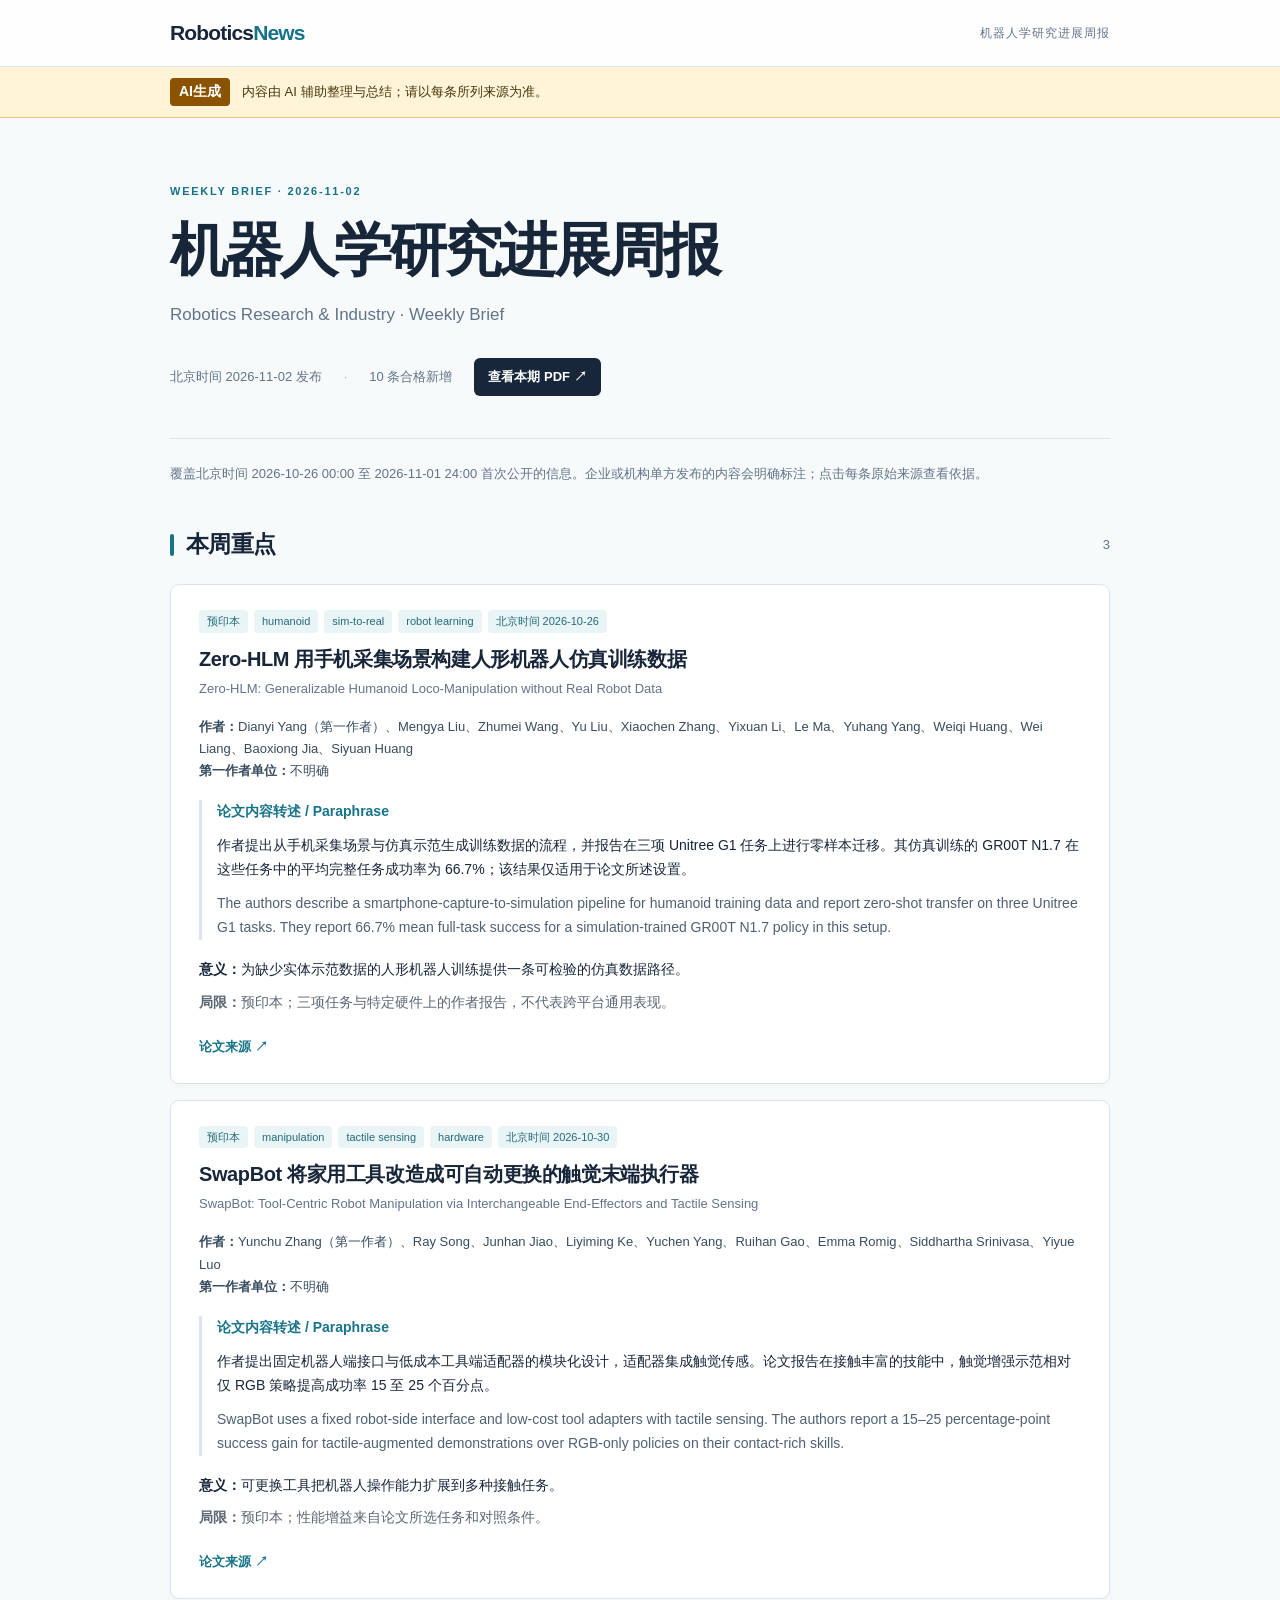
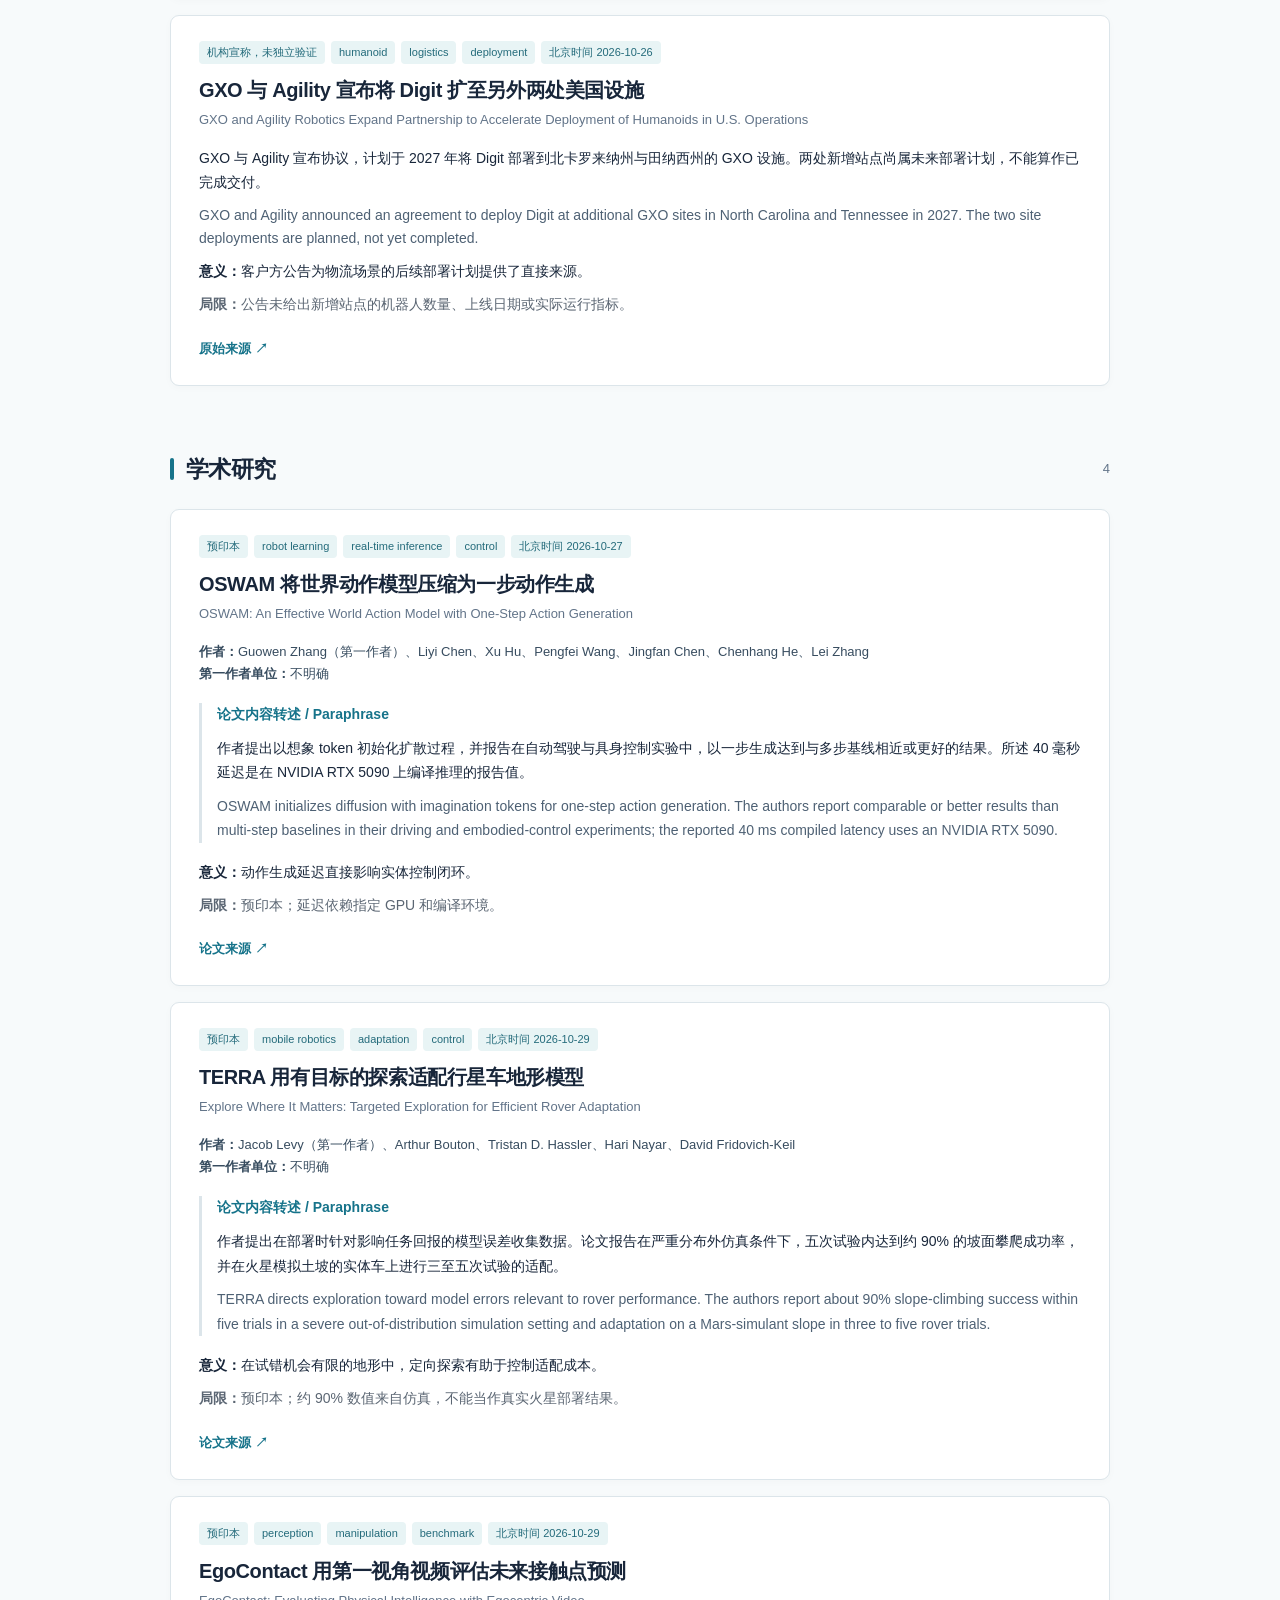
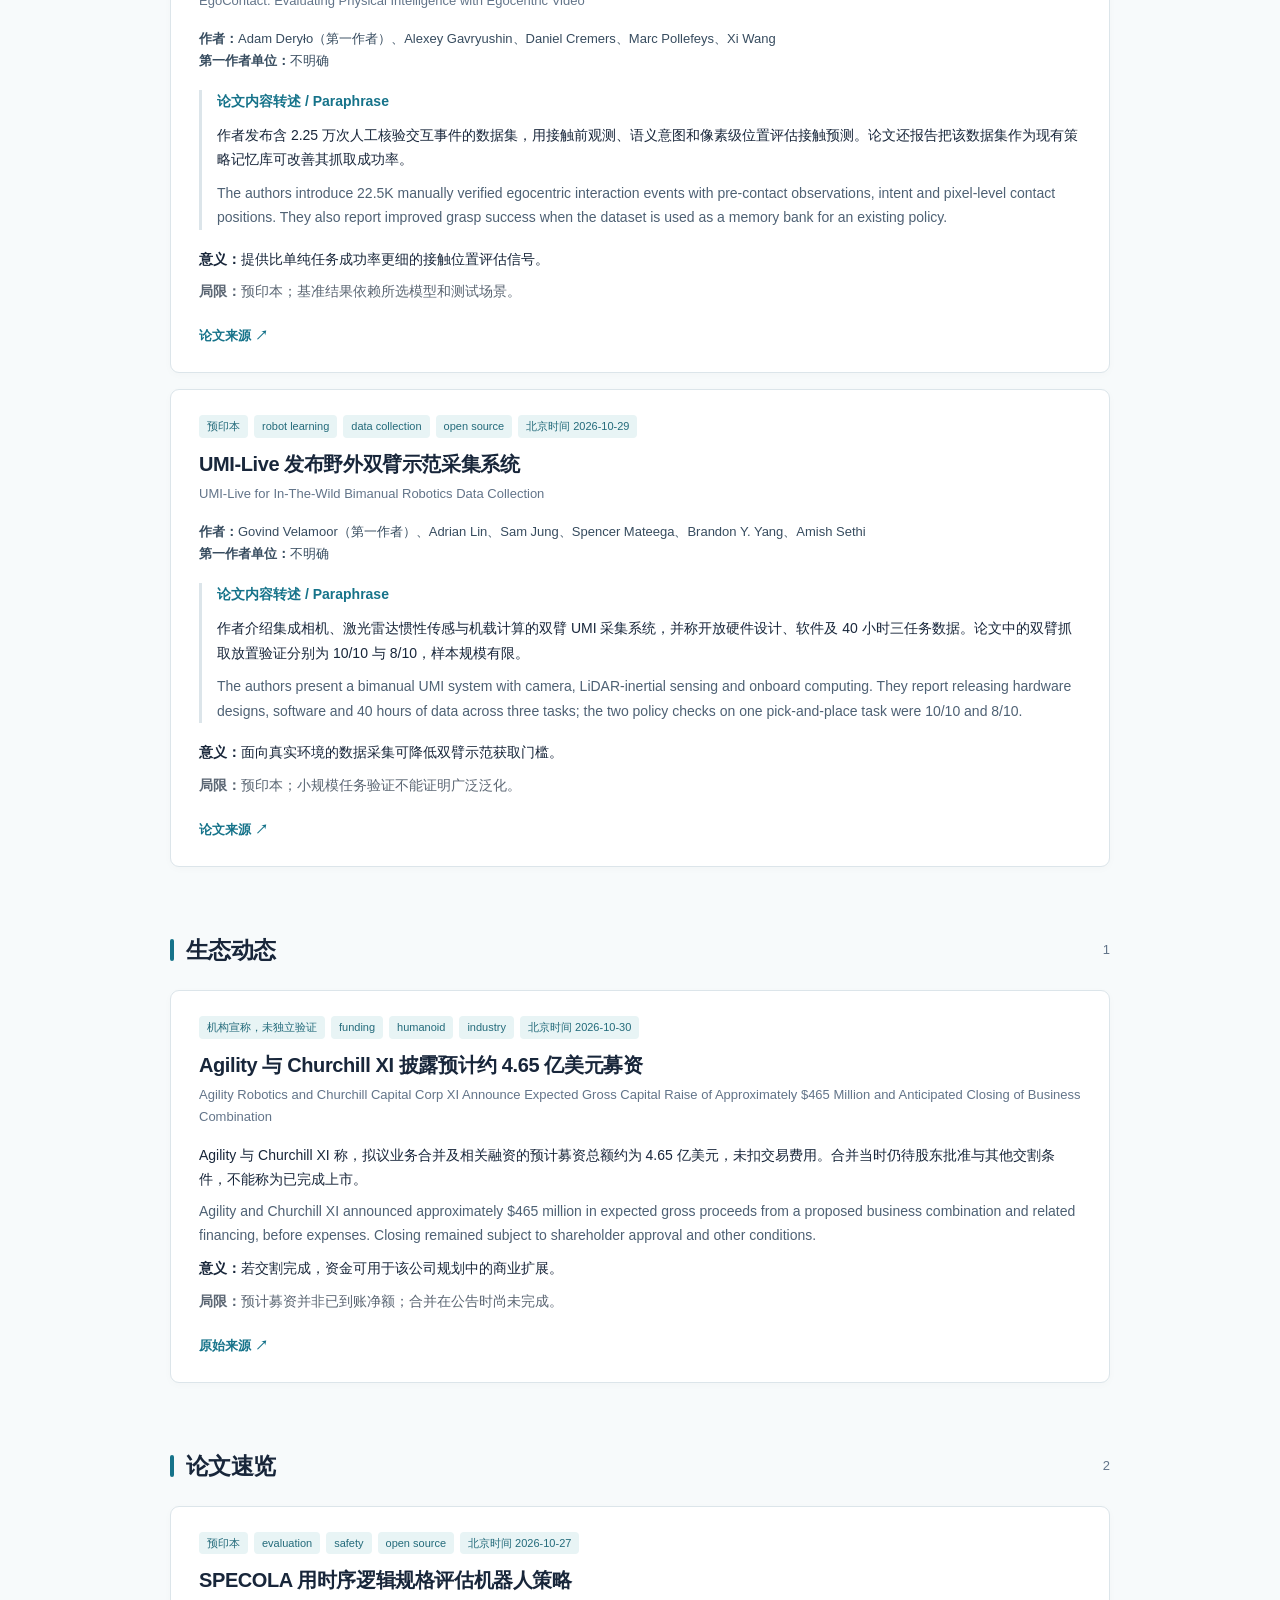
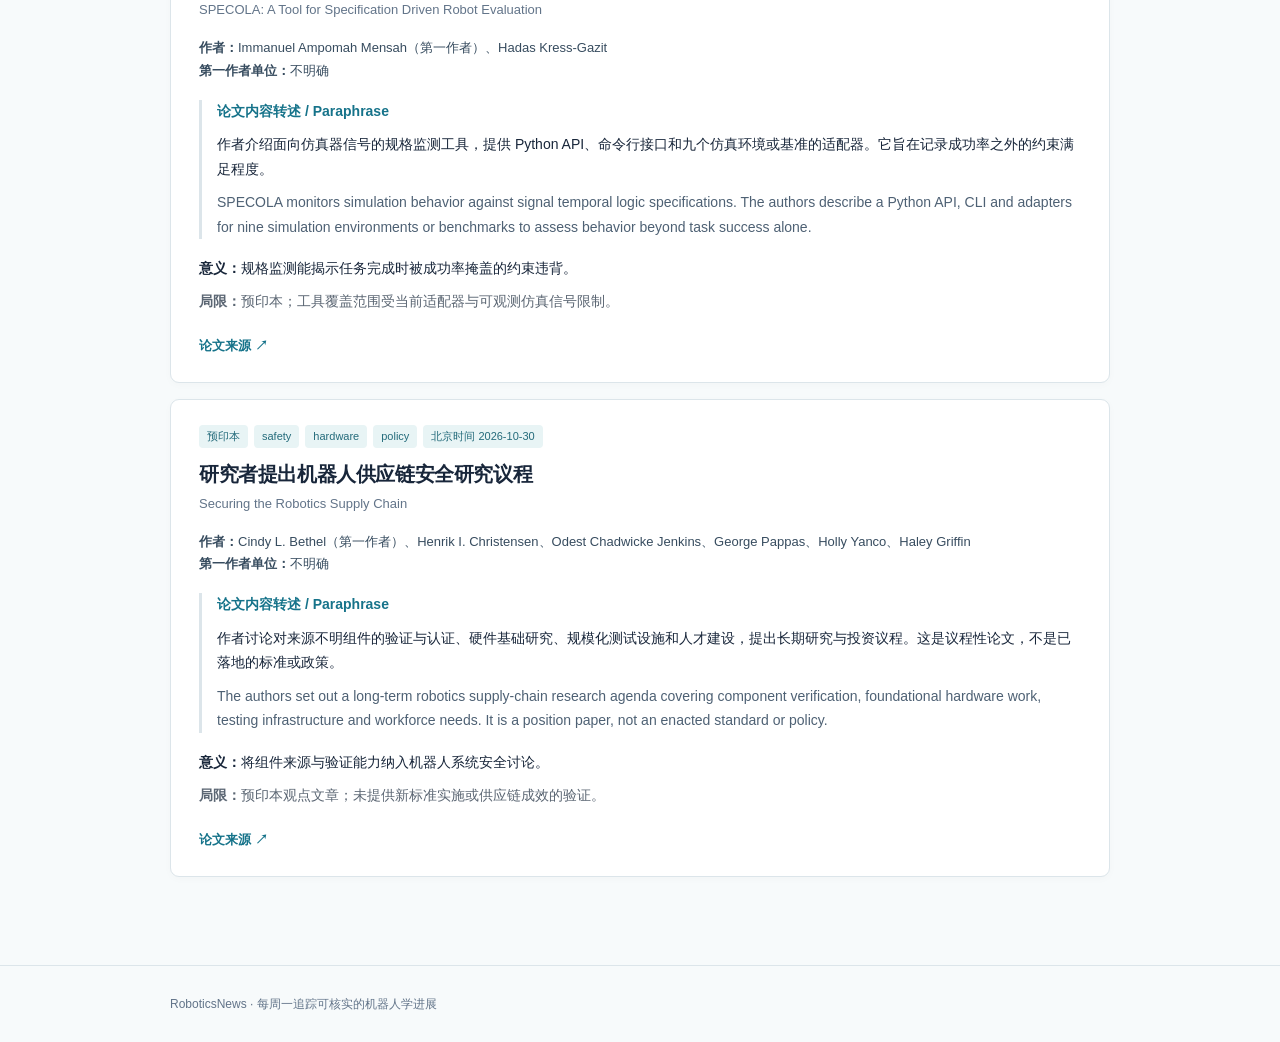
==== site/index.html @ 4517b418 "Publish robotics weekly brief for 2026-11-02" ====
<!doctype html><html lang="zh-CN"><head><meta charset="utf-8"><meta name="viewport" content="width=device-width, initial-scale=1"><meta name="description" content="机器人学研究进展周报：论文、技术和产业动态"><title>2026-11-02 周报 · RoboticsNews</title><link rel="stylesheet" href="style.css"></head><body><header class="site-header"><div class="shell header-inner"><a class="brand" href="index.html">Robotics<span>News</span></a><span class="header-note">机器人学研究进展周报</span></div></header><div class="ai-disclosure" role="note"><div class="shell"><strong>AI生成</strong><span>内容由 AI 辅助整理与总结；请以每条所列来源为准。</span></div></div><main class="shell"><section class="hero"><div class="eyebrow">WEEKLY BRIEF · 2026-11-02</div><h1>机器人学研究进展周报</h1><p class="hero-sub">Robotics Research & Industry · Weekly Brief</p><div class="hero-meta"><span>北京时间 2026-11-02 发布</span><span>10 条合格新增</span><a class="pdf-link" href="https://raw.githubusercontent.com/Hancheng-Guo/RoboticsNews/main/diarys/2026-11-02.pdf" target="_blank" rel="noopener noreferrer">查看本期 PDF ↗</a></div></section><p class="issue-note">覆盖北京时间 2026-10-26 00:00 至 2026-11-01 24:00 首次公开的信息。企业或机构单方发布的内容会明确标注；点击每条原始来源查看依据。</p><section class="content-section"><div class="section-title"><span class="section-mark"></span><h2>本周重点</h2><span class="section-count">3</span></div><div class="entries"><article class="entry" id="arxiv-2610.35075"><div class="tags"><span class="tag">预印本</span><span class="tag">humanoid</span><span class="tag">sim-to-real</span><span class="tag">robot learning</span><span class="tag">北京时间 2026-10-26</span></div><h3>Zero-HLM 用手机采集场景构建人形机器人仿真训练数据</h3><p class="entry-en-title">Zero-HLM: Generalizable Humanoid Loco-Manipulation without Real Robot Data</p><p class="paper-affiliation"><strong>作者：</strong>Dianyi Yang（第一作者）、Mengya Liu、Zhumei Wang、Yu Liu、Xiaochen Zhang、Yixuan Li、Le Ma、Yuhang Yang、Weiqi Huang、Wei Liang、Baoxiong Jia、Siyuan Huang<br><strong>第一作者单位：</strong>不明确</p><div class="paper-abstract"><h4>论文内容转述 / Paraphrase</h4><p>作者提出从手机采集场景与仿真示范生成训练数据的流程，并报告在三项 Unitree G1 任务上进行零样本迁移。其仿真训练的 GR00T N1.7 在这些任务中的平均完整任务成功率为 66.7%；该结果仅适用于论文所述设置。</p><p class="entry-en" lang="en">The authors describe a smartphone-capture-to-simulation pipeline for humanoid training data and report zero-shot transfer on three Unitree G1 tasks. They report 66.7% mean full-task success for a simulation-trained GR00T N1.7 policy in this setup.</p></div><p><strong>意义：</strong>为缺少实体示范数据的人形机器人训练提供一条可检验的仿真数据路径。</p><p class="limitations"><strong>局限：</strong>预印本；三项任务与特定硬件上的作者报告，不代表跨平台通用表现。</p><div class="entry-links"><a href="https://arxiv.org/abs/2610.35075" target="_blank" rel="noopener noreferrer">论文来源 ↗</a></div></article><article class="entry" id="arxiv-2610.40646"><div class="tags"><span class="tag">预印本</span><span class="tag">manipulation</span><span class="tag">tactile sensing</span><span class="tag">hardware</span><span class="tag">北京时间 2026-10-30</span></div><h3>SwapBot 将家用工具改造成可自动更换的触觉末端执行器</h3><p class="entry-en-title">SwapBot: Tool-Centric Robot Manipulation via Interchangeable End-Effectors and Tactile Sensing</p><p class="paper-affiliation"><strong>作者：</strong>Yunchu Zhang（第一作者）、Ray Song、Junhan Jiao、Liyiming Ke、Yuchen Yang、Ruihan Gao、Emma Romig、Siddhartha Srinivasa、Yiyue Luo<br><strong>第一作者单位：</strong>不明确</p><div class="paper-abstract"><h4>论文内容转述 / Paraphrase</h4><p>作者提出固定机器人端接口与低成本工具端适配器的模块化设计，适配器集成触觉传感。论文报告在接触丰富的技能中，触觉增强示范相对仅 RGB 策略提高成功率 15 至 25 个百分点。</p><p class="entry-en" lang="en">SwapBot uses a fixed robot-side interface and low-cost tool adapters with tactile sensing. The authors report a 15–25 percentage-point success gain for tactile-augmented demonstrations over RGB-only policies on their contact-rich skills.</p></div><p><strong>意义：</strong>可更换工具把机器人操作能力扩展到多种接触任务。</p><p class="limitations"><strong>局限：</strong>预印本；性能增益来自论文所选任务和对照条件。</p><div class="entry-links"><a href="https://arxiv.org/abs/2610.40646" target="_blank" rel="noopener noreferrer">论文来源 ↗</a></div></article><article class="entry" id="gxo-agility-2026-10-26"><div class="tags"><span class="tag">机构宣称，未独立验证</span><span class="tag">humanoid</span><span class="tag">logistics</span><span class="tag">deployment</span><span class="tag">北京时间 2026-10-26</span></div><h3>GXO 与 Agility 宣布将 Digit 扩至另外两处美国设施</h3><p class="entry-en-title">GXO and Agility Robotics Expand Partnership to Accelerate Deployment of Humanoids in U.S. Operations</p><p>GXO 与 Agility 宣布协议，计划于 2027 年将 Digit 部署到北卡罗来纳州与田纳西州的 GXO 设施。两处新增站点尚属未来部署计划，不能算作已完成交付。</p><p class="entry-en" lang="en">GXO and Agility announced an agreement to deploy Digit at additional GXO sites in North Carolina and Tennessee in 2027. The two site deployments are planned, not yet completed.</p><p><strong>意义：</strong>客户方公告为物流场景的后续部署计划提供了直接来源。</p><p class="limitations"><strong>局限：</strong>公告未给出新增站点的机器人数量、上线日期或实际运行指标。</p><div class="entry-links"><a href="https://investors.gxo.com/news-releases/news-release-details/gxo-and-agility-robotics-expand-partnership-accelerate" target="_blank" rel="noopener noreferrer">原始来源 ↗</a></div></article></div></section><section class="content-section"><div class="section-title"><span class="section-mark"></span><h2>学术研究</h2><span class="section-count">4</span></div><div class="entries"><article class="entry" id="arxiv-2610.35850"><div class="tags"><span class="tag">预印本</span><span class="tag">robot learning</span><span class="tag">real-time inference</span><span class="tag">control</span><span class="tag">北京时间 2026-10-27</span></div><h3>OSWAM 将世界动作模型压缩为一步动作生成</h3><p class="entry-en-title">OSWAM: An Effective World Action Model with One-Step Action Generation</p><p class="paper-affiliation"><strong>作者：</strong>Guowen Zhang（第一作者）、Liyi Chen、Xu Hu、Pengfei Wang、Jingfan Chen、Chenhang He、Lei Zhang<br><strong>第一作者单位：</strong>不明确</p><div class="paper-abstract"><h4>论文内容转述 / Paraphrase</h4><p>作者提出以想象 token 初始化扩散过程，并报告在自动驾驶与具身控制实验中，以一步生成达到与多步基线相近或更好的结果。所述 40 毫秒延迟是在 NVIDIA RTX 5090 上编译推理的报告值。</p><p class="entry-en" lang="en">OSWAM initializes diffusion with imagination tokens for one-step action generation. The authors report comparable or better results than multi-step baselines in their driving and embodied-control experiments; the reported 40 ms compiled latency uses an NVIDIA RTX 5090.</p></div><p><strong>意义：</strong>动作生成延迟直接影响实体控制闭环。</p><p class="limitations"><strong>局限：</strong>预印本；延迟依赖指定 GPU 和编译环境。</p><div class="entry-links"><a href="https://arxiv.org/abs/2610.35850" target="_blank" rel="noopener noreferrer">论文来源 ↗</a></div></article><article class="entry" id="arxiv-2610.38657"><div class="tags"><span class="tag">预印本</span><span class="tag">mobile robotics</span><span class="tag">adaptation</span><span class="tag">control</span><span class="tag">北京时间 2026-10-29</span></div><h3>TERRA 用有目标的探索适配行星车地形模型</h3><p class="entry-en-title">Explore Where It Matters: Targeted Exploration for Efficient Rover Adaptation</p><p class="paper-affiliation"><strong>作者：</strong>Jacob Levy（第一作者）、Arthur Bouton、Tristan D. Hassler、Hari Nayar、David Fridovich-Keil<br><strong>第一作者单位：</strong>不明确</p><div class="paper-abstract"><h4>论文内容转述 / Paraphrase</h4><p>作者提出在部署时针对影响任务回报的模型误差收集数据。论文报告在严重分布外仿真条件下，五次试验内达到约 90% 的坡面攀爬成功率，并在火星模拟土坡的实体车上进行三至五次试验的适配。</p><p class="entry-en" lang="en">TERRA directs exploration toward model errors relevant to rover performance. The authors report about 90% slope-climbing success within five trials in a severe out-of-distribution simulation setting and adaptation on a Mars-simulant slope in three to five rover trials.</p></div><p><strong>意义：</strong>在试错机会有限的地形中，定向探索有助于控制适配成本。</p><p class="limitations"><strong>局限：</strong>预印本；约 90% 数值来自仿真，不能当作真实火星部署结果。</p><div class="entry-links"><a href="https://arxiv.org/abs/2610.38657" target="_blank" rel="noopener noreferrer">论文来源 ↗</a></div></article><article class="entry" id="arxiv-2610.39167"><div class="tags"><span class="tag">预印本</span><span class="tag">perception</span><span class="tag">manipulation</span><span class="tag">benchmark</span><span class="tag">北京时间 2026-10-29</span></div><h3>EgoContact 用第一视角视频评估未来接触点预测</h3><p class="entry-en-title">EgoContact: Evaluating Physical Intelligence with Egocentric Video</p><p class="paper-affiliation"><strong>作者：</strong>Adam Deryło（第一作者）、Alexey Gavryushin、Daniel Cremers、Marc Pollefeys、Xi Wang<br><strong>第一作者单位：</strong>不明确</p><div class="paper-abstract"><h4>论文内容转述 / Paraphrase</h4><p>作者发布含 2.25 万次人工核验交互事件的数据集，用接触前观测、语义意图和像素级位置评估接触预测。论文还报告把该数据集作为现有策略记忆库可改善其抓取成功率。</p><p class="entry-en" lang="en">The authors introduce 22.5K manually verified egocentric interaction events with pre-contact observations, intent and pixel-level contact positions. They also report improved grasp success when the dataset is used as a memory bank for an existing policy.</p></div><p><strong>意义：</strong>提供比单纯任务成功率更细的接触位置评估信号。</p><p class="limitations"><strong>局限：</strong>预印本；基准结果依赖所选模型和测试场景。</p><div class="entry-links"><a href="https://arxiv.org/abs/2610.39167" target="_blank" rel="noopener noreferrer">论文来源 ↗</a></div></article><article class="entry" id="arxiv-2610.39385"><div class="tags"><span class="tag">预印本</span><span class="tag">robot learning</span><span class="tag">data collection</span><span class="tag">open source</span><span class="tag">北京时间 2026-10-29</span></div><h3>UMI-Live 发布野外双臂示范采集系统</h3><p class="entry-en-title">UMI-Live for In-The-Wild Bimanual Robotics Data Collection</p><p class="paper-affiliation"><strong>作者：</strong>Govind Velamoor（第一作者）、Adrian Lin、Sam Jung、Spencer Mateega、Brandon Y. Yang、Amish Sethi<br><strong>第一作者单位：</strong>不明确</p><div class="paper-abstract"><h4>论文内容转述 / Paraphrase</h4><p>作者介绍集成相机、激光雷达惯性传感与机载计算的双臂 UMI 采集系统，并称开放硬件设计、软件及 40 小时三任务数据。论文中的双臂抓取放置验证分别为 10/10 与 8/10，样本规模有限。</p><p class="entry-en" lang="en">The authors present a bimanual UMI system with camera, LiDAR-inertial sensing and onboard computing. They report releasing hardware designs, software and 40 hours of data across three tasks; the two policy checks on one pick-and-place task were 10/10 and 8/10.</p></div><p><strong>意义：</strong>面向真实环境的数据采集可降低双臂示范获取门槛。</p><p class="limitations"><strong>局限：</strong>预印本；小规模任务验证不能证明广泛泛化。</p><div class="entry-links"><a href="https://arxiv.org/abs/2610.39385" target="_blank" rel="noopener noreferrer">论文来源 ↗</a></div></article></div></section><section class="content-section"><div class="section-title"><span class="section-mark"></span><h2>生态动态</h2><span class="section-count">1</span></div><div class="entries"><article class="entry" id="agility-capital-2026-10-30"><div class="tags"><span class="tag">机构宣称，未独立验证</span><span class="tag">funding</span><span class="tag">humanoid</span><span class="tag">industry</span><span class="tag">北京时间 2026-10-30</span></div><h3>Agility 与 Churchill XI 披露预计约 4.65 亿美元募资</h3><p class="entry-en-title">Agility Robotics and Churchill Capital Corp XI Announce Expected Gross Capital Raise of Approximately $465 Million and Anticipated Closing of Business Combination</p><p>Agility 与 Churchill XI 称，拟议业务合并及相关融资的预计募资总额约为 4.65 亿美元，未扣交易费用。合并当时仍待股东批准与其他交割条件，不能称为已完成上市。</p><p class="entry-en" lang="en">Agility and Churchill XI announced approximately $465 million in expected gross proceeds from a proposed business combination and related financing, before expenses. Closing remained subject to shareholder approval and other conditions.</p><p><strong>意义：</strong>若交割完成，资金可用于该公司规划中的商业扩展。</p><p class="limitations"><strong>局限：</strong>预计募资并非已到账净额；合并在公告时尚未完成。</p><div class="entry-links"><a href="https://www.agilityrobotics.com/content/agility-robotics-and-churchill-capital-corp-xi-announce-expected-gross-capital-raise-of-approximately-465-million-and-anticipated-closing-of-business-combination" target="_blank" rel="noopener noreferrer">原始来源 ↗</a></div></article></div></section><section class="content-section"><div class="section-title"><span class="section-mark"></span><h2>论文速览</h2><span class="section-count">2</span></div><div class="entries"><article class="entry" id="arxiv-2610.35730"><div class="tags"><span class="tag">预印本</span><span class="tag">evaluation</span><span class="tag">safety</span><span class="tag">open source</span><span class="tag">北京时间 2026-10-27</span></div><h3>SPECOLA 用时序逻辑规格评估机器人策略</h3><p class="entry-en-title">SPECOLA: A Tool for Specification Driven Robot Evaluation</p><p class="paper-affiliation"><strong>作者：</strong>Immanuel Ampomah Mensah（第一作者）、Hadas Kress-Gazit<br><strong>第一作者单位：</strong>不明确</p><div class="paper-abstract"><h4>论文内容转述 / Paraphrase</h4><p>作者介绍面向仿真器信号的规格监测工具，提供 Python API、命令行接口和九个仿真环境或基准的适配器。它旨在记录成功率之外的约束满足程度。</p><p class="entry-en" lang="en">SPECOLA monitors simulation behavior against signal temporal logic specifications. The authors describe a Python API, CLI and adapters for nine simulation environments or benchmarks to assess behavior beyond task success alone.</p></div><p><strong>意义：</strong>规格监测能揭示任务完成时被成功率掩盖的约束违背。</p><p class="limitations"><strong>局限：</strong>预印本；工具覆盖范围受当前适配器与可观测仿真信号限制。</p><div class="entry-links"><a href="https://arxiv.org/abs/2610.35730" target="_blank" rel="noopener noreferrer">论文来源 ↗</a></div></article><article class="entry" id="arxiv-2610.40385"><div class="tags"><span class="tag">预印本</span><span class="tag">safety</span><span class="tag">hardware</span><span class="tag">policy</span><span class="tag">北京时间 2026-10-30</span></div><h3>研究者提出机器人供应链安全研究议程</h3><p class="entry-en-title">Securing the Robotics Supply Chain</p><p class="paper-affiliation"><strong>作者：</strong>Cindy L. Bethel（第一作者）、Henrik I. Christensen、Odest Chadwicke Jenkins、George Pappas、Holly Yanco、Haley Griffin<br><strong>第一作者单位：</strong>不明确</p><div class="paper-abstract"><h4>论文内容转述 / Paraphrase</h4><p>作者讨论对来源不明组件的验证与认证、硬件基础研究、规模化测试设施和人才建设，提出长期研究与投资议程。这是议程性论文，不是已落地的标准或政策。</p><p class="entry-en" lang="en">The authors set out a long-term robotics supply-chain research agenda covering component verification, foundational hardware work, testing infrastructure and workforce needs. It is a position paper, not an enacted standard or policy.</p></div><p><strong>意义：</strong>将组件来源与验证能力纳入机器人系统安全讨论。</p><p class="limitations"><strong>局限：</strong>预印本观点文章；未提供新标准实施或供应链成效的验证。</p><div class="entry-links"><a href="https://arxiv.org/abs/2610.40385" target="_blank" rel="noopener noreferrer">论文来源 ↗</a></div></article></div></section></main><footer class="site-footer"><div class="shell">RoboticsNews · 每周一追踪可核实的机器人学进展</div></footer></body></html>
---- site/style.css ----
:root{color-scheme:light;--ink:#18263a;--muted:#627489;--accent:#16738a;--line:#dce5ea;--paper:#f7fafb;--white:#fff}
*{box-sizing:border-box}
html{scroll-behavior:smooth}
body{margin:0;background:var(--paper);color:var(--ink);font-family:Inter,"Noto Sans SC","Microsoft YaHei",-apple-system,BlinkMacSystemFont,"Segoe UI",sans-serif;line-height:1.7}
a{color:var(--accent);text-decoration:none}
a:hover{text-decoration:underline}
.shell{width:min(100% - 40px,940px);margin:auto}
.site-header{border-bottom:1px solid var(--line);background:rgba(255,255,255,.9)}
.header-inner{display:flex;align-items:center;justify-content:space-between;min-height:66px;gap:16px}
.brand{font-size:21px;font-weight:800;letter-spacing:-.04em;color:var(--ink)}
.brand span{color:var(--accent)}
.header-note{font-size:12px;color:var(--muted);letter-spacing:.08em}
.ai-disclosure{background:#fff4d8;border-bottom:1px solid #e7c879;color:#47370c}
.ai-disclosure .shell{display:flex;align-items:center;gap:12px;padding-top:11px;padding-bottom:11px;font-size:13px}
.ai-disclosure strong{flex:none;background:#8b5200;color:#fff;border-radius:4px;padding:2px 9px;font-size:14px}
.hero{padding:64px 0 42px;border-bottom:1px solid var(--line)}
.home-hero{padding:96px 0 74px}
.eyebrow{font-size:11px;color:var(--accent);font-weight:800;letter-spacing:.16em}
h1{font-size:clamp(34px,6vw,58px);line-height:1.18;letter-spacing:-.055em;margin:16px 0}
h1 em{font-style:normal;color:var(--accent)}
.hero-sub{font-size:17px;color:var(--muted);max-width:680px;margin:0}
.hero-meta{display:flex;flex-wrap:wrap;align-items:center;gap:9px 22px;margin-top:28px;color:var(--muted);font-size:13px}
.hero-meta span+span:before{content:"·";margin-right:22px;color:#a8b8c2}
.pdf-link{background:var(--ink);color:white;border-radius:6px;padding:8px 14px;font-weight:700}
.pdf-link:hover{background:var(--accent);text-decoration:none}
.issue-note{margin:24px 0 0;color:var(--muted);font-size:13px}
.content-section{padding:40px 0 24px}
.section-title{display:flex;align-items:center;gap:12px;margin-bottom:20px}
.section-mark{width:4px;height:22px;background:var(--accent);border-radius:3px}
h2{font-size:23px;letter-spacing:-.025em;margin:0}
.section-count{color:var(--muted);font-size:13px;margin-left:auto}
.entries{display:grid;gap:16px}
.entry{background:var(--white);border:1px solid var(--line);border-radius:9px;padding:25px 28px;box-shadow:0 2px 9px rgba(18,40,56,.025)}
.tags{display:flex;flex-wrap:wrap;gap:6px;margin-bottom:12px}
.tag{font-size:11px;color:#246b7b;background:#e8f4f5;border-radius:4px;padding:2px 8px}
.entry h3{font-size:20px;line-height:1.45;margin:0 0 4px;letter-spacing:-.02em}
.entry p{margin:9px 0;font-size:14px}
.entry .entry-en-title{font-size:13px;color:var(--muted);margin:0 0 16px}
.entry .entry-en{color:#4e6174}
.entry .limitations{color:#5b6673}
.entry h4{font-size:14px;color:var(--accent);margin:17px 0 5px}
.paper-affiliation{font-size:13px!important;color:#374c5f;overflow-wrap:anywhere}
.paper-abstract{border-left:3px solid var(--line);padding-left:15px;margin:18px 0}
.paper-abstract p{white-space:pre-wrap;line-height:1.75}
.entry-links{display:flex;flex-wrap:wrap;gap:18px;padding-top:12px;font-size:13px;font-weight:700}
.empty{padding:28px;color:var(--muted);background:white;border:1px dashed var(--line);border-radius:7px}
.site-footer{border-top:1px solid var(--line);margin-top:64px;padding:28px 0;color:var(--muted);font-size:12px}
@media(max-width:640px){.shell{width:min(100% - 28px,940px)}.header-note{display:none}.ai-disclosure .shell{align-items:flex-start}.hero{padding:48px 0 32px}.home-hero{padding:64px 0 52px}.hero-sub{font-size:15px}.hero-meta span+span:before{display:none}.entry{padding:20px}.entry h3{font-size:18px}}
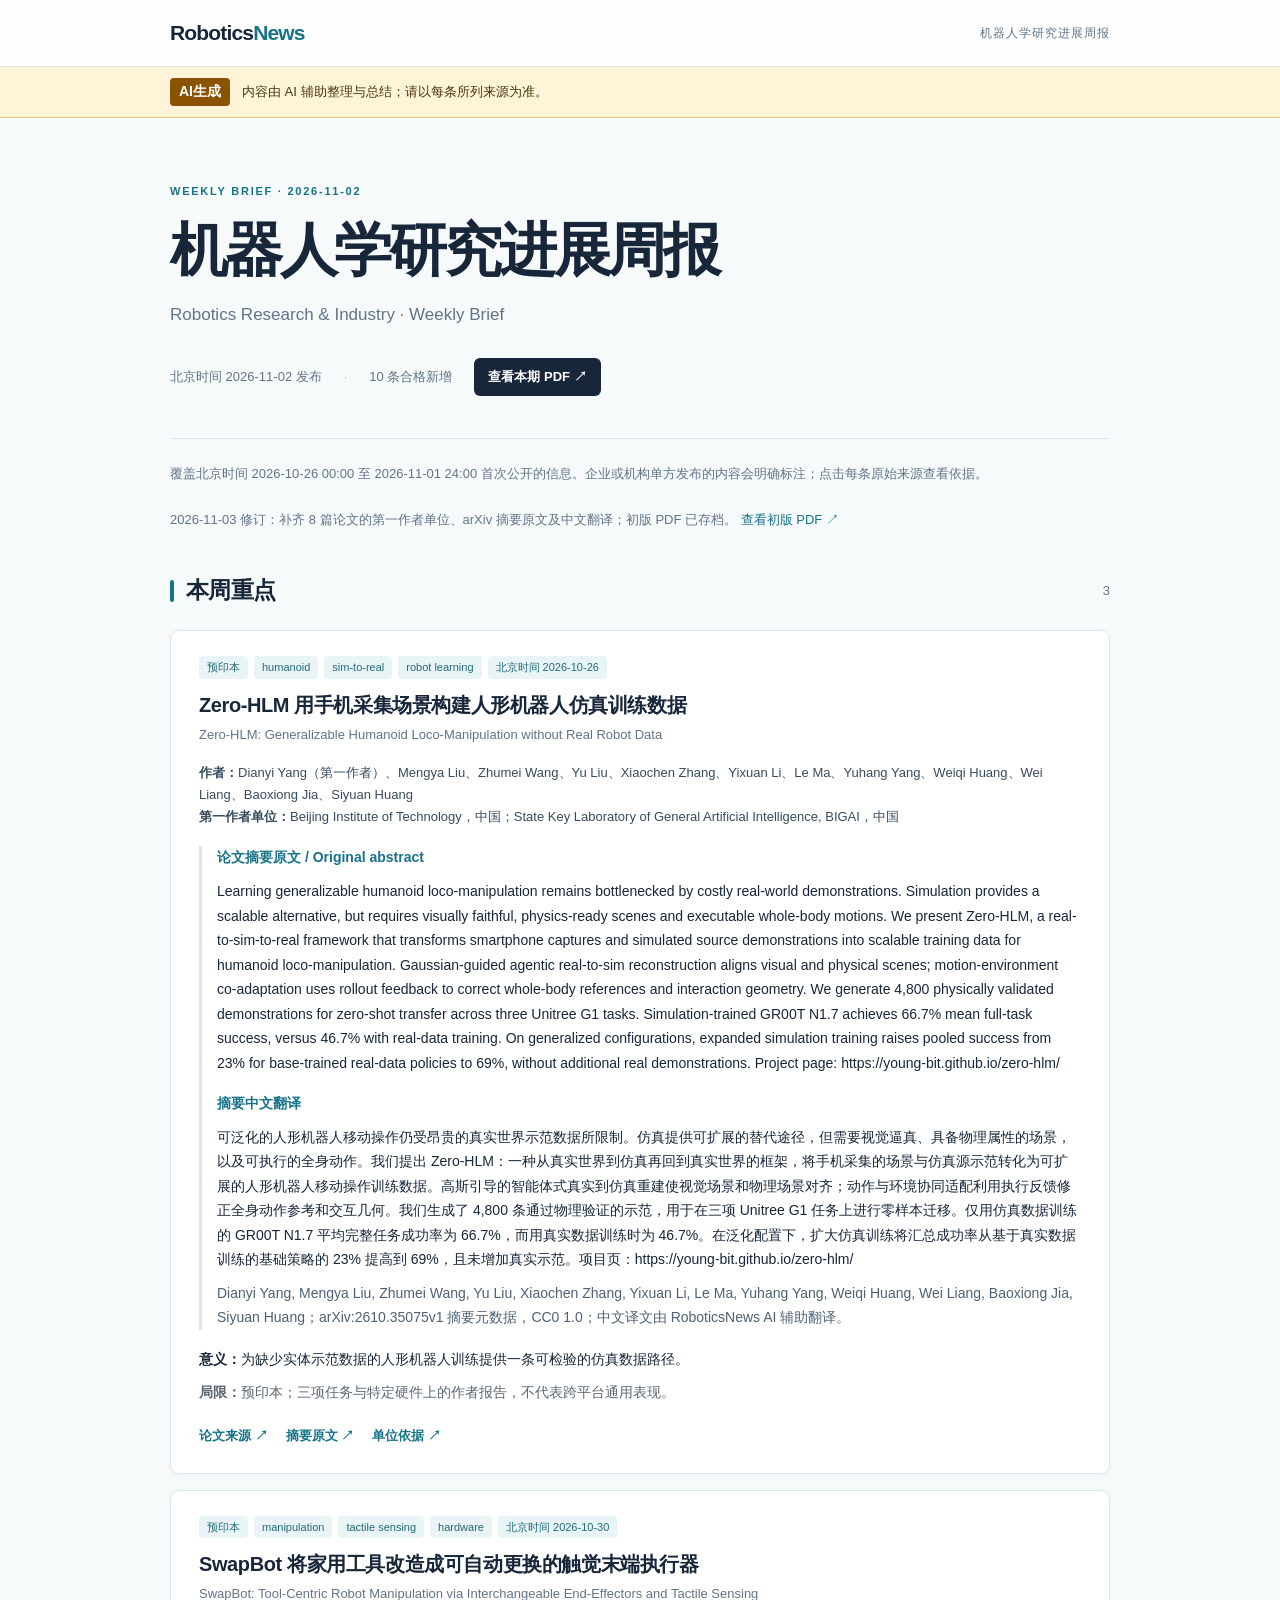
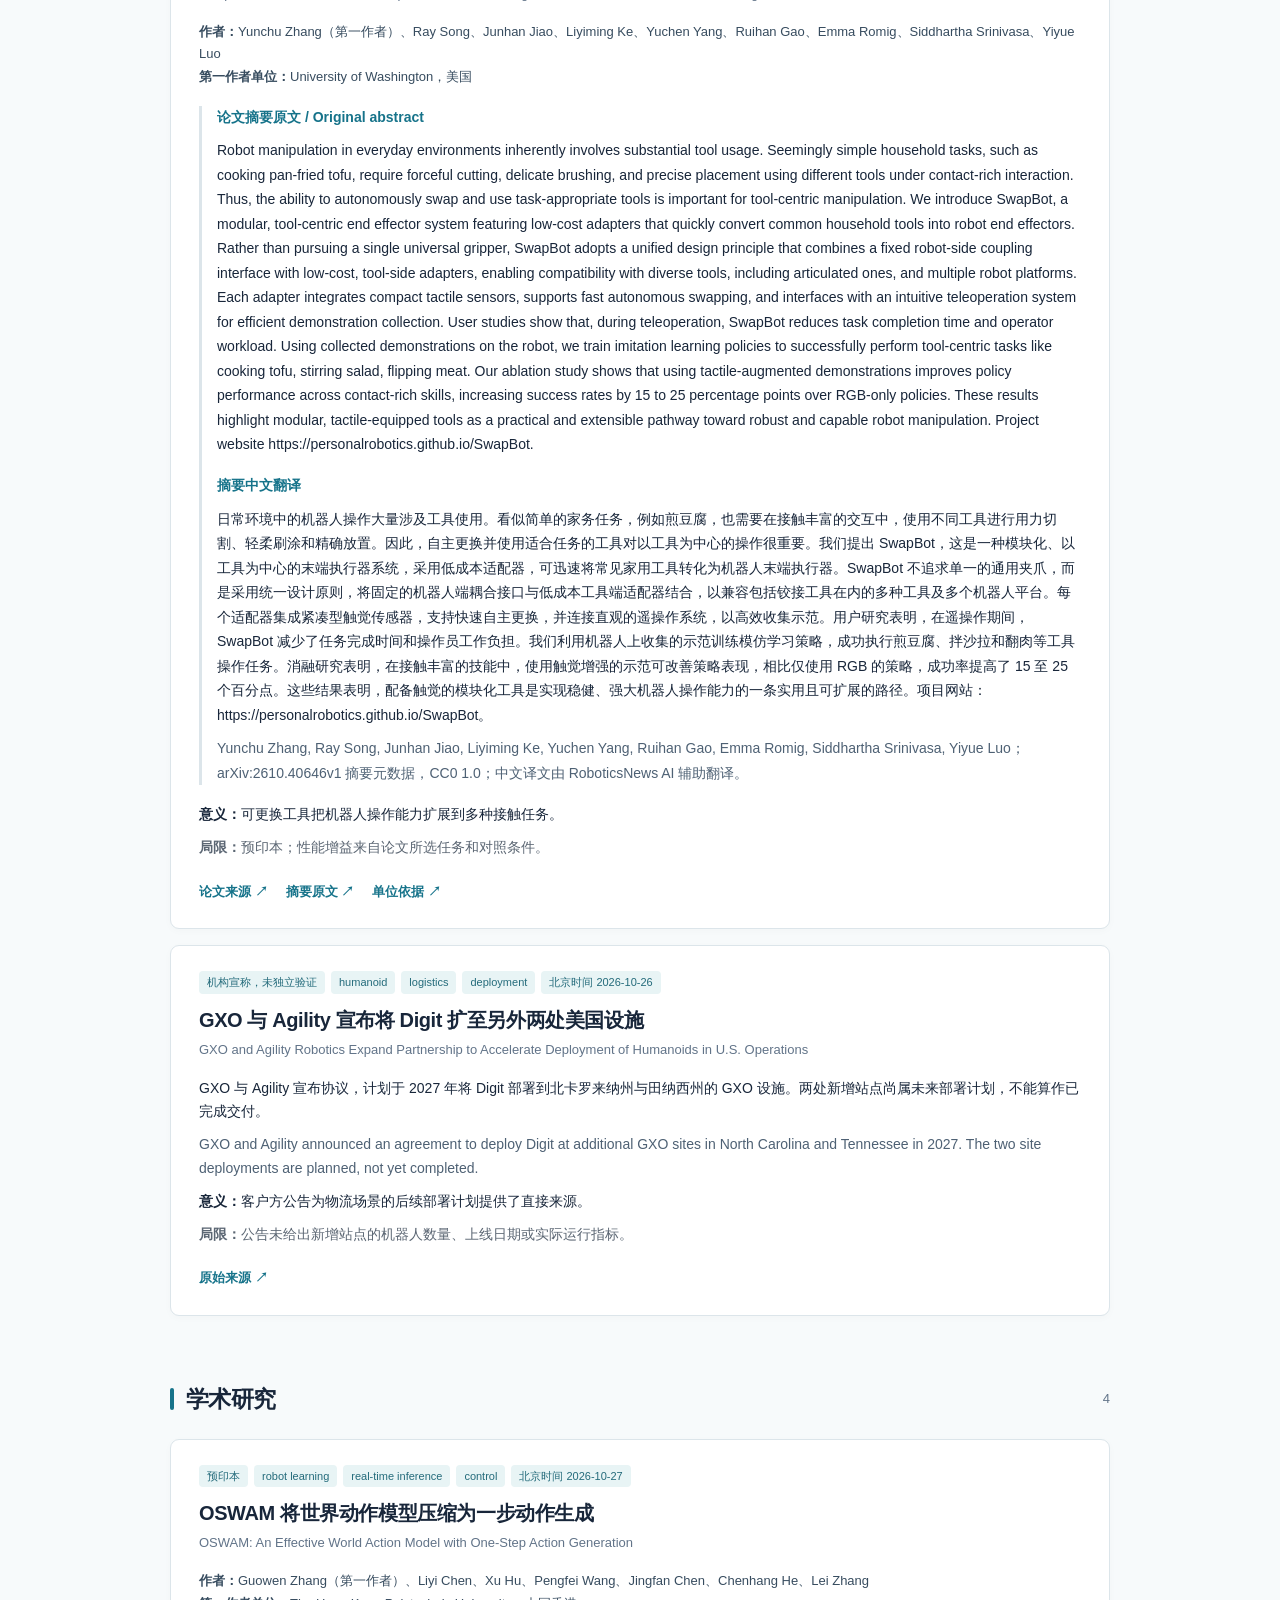
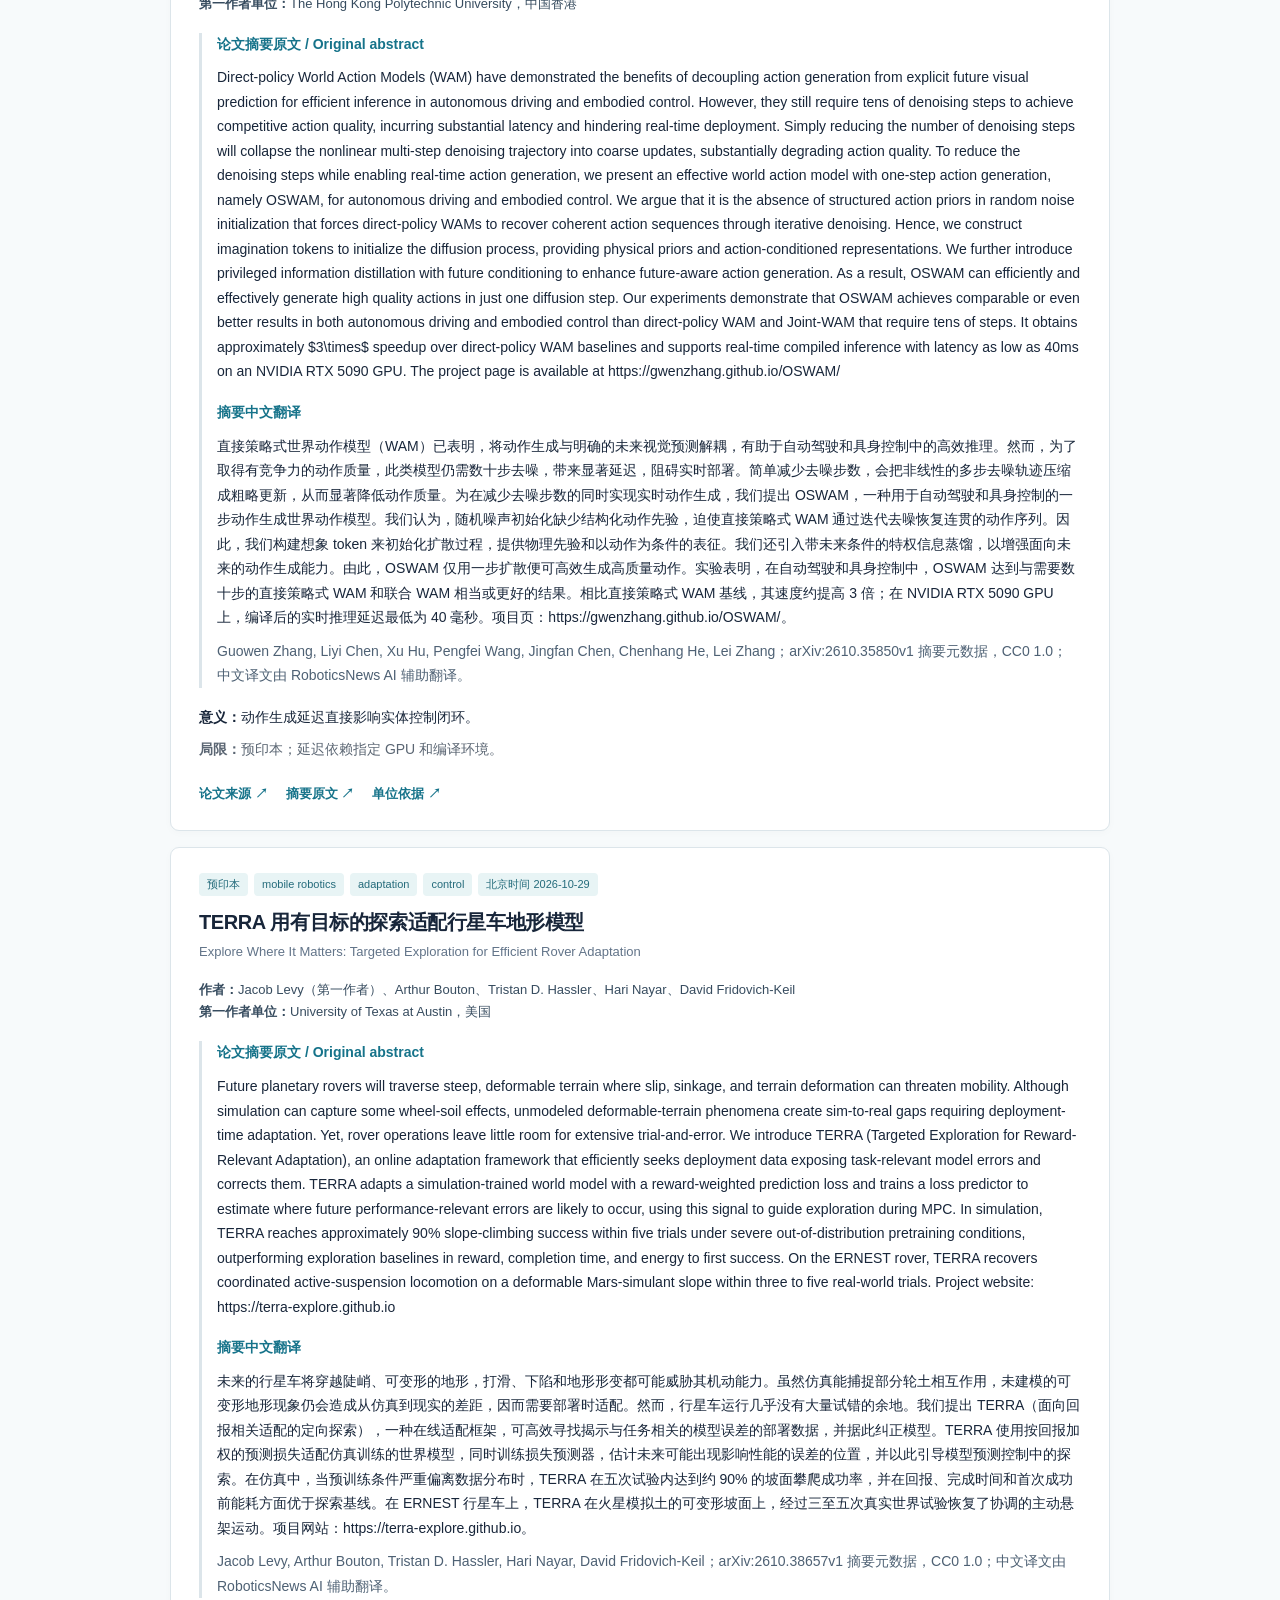
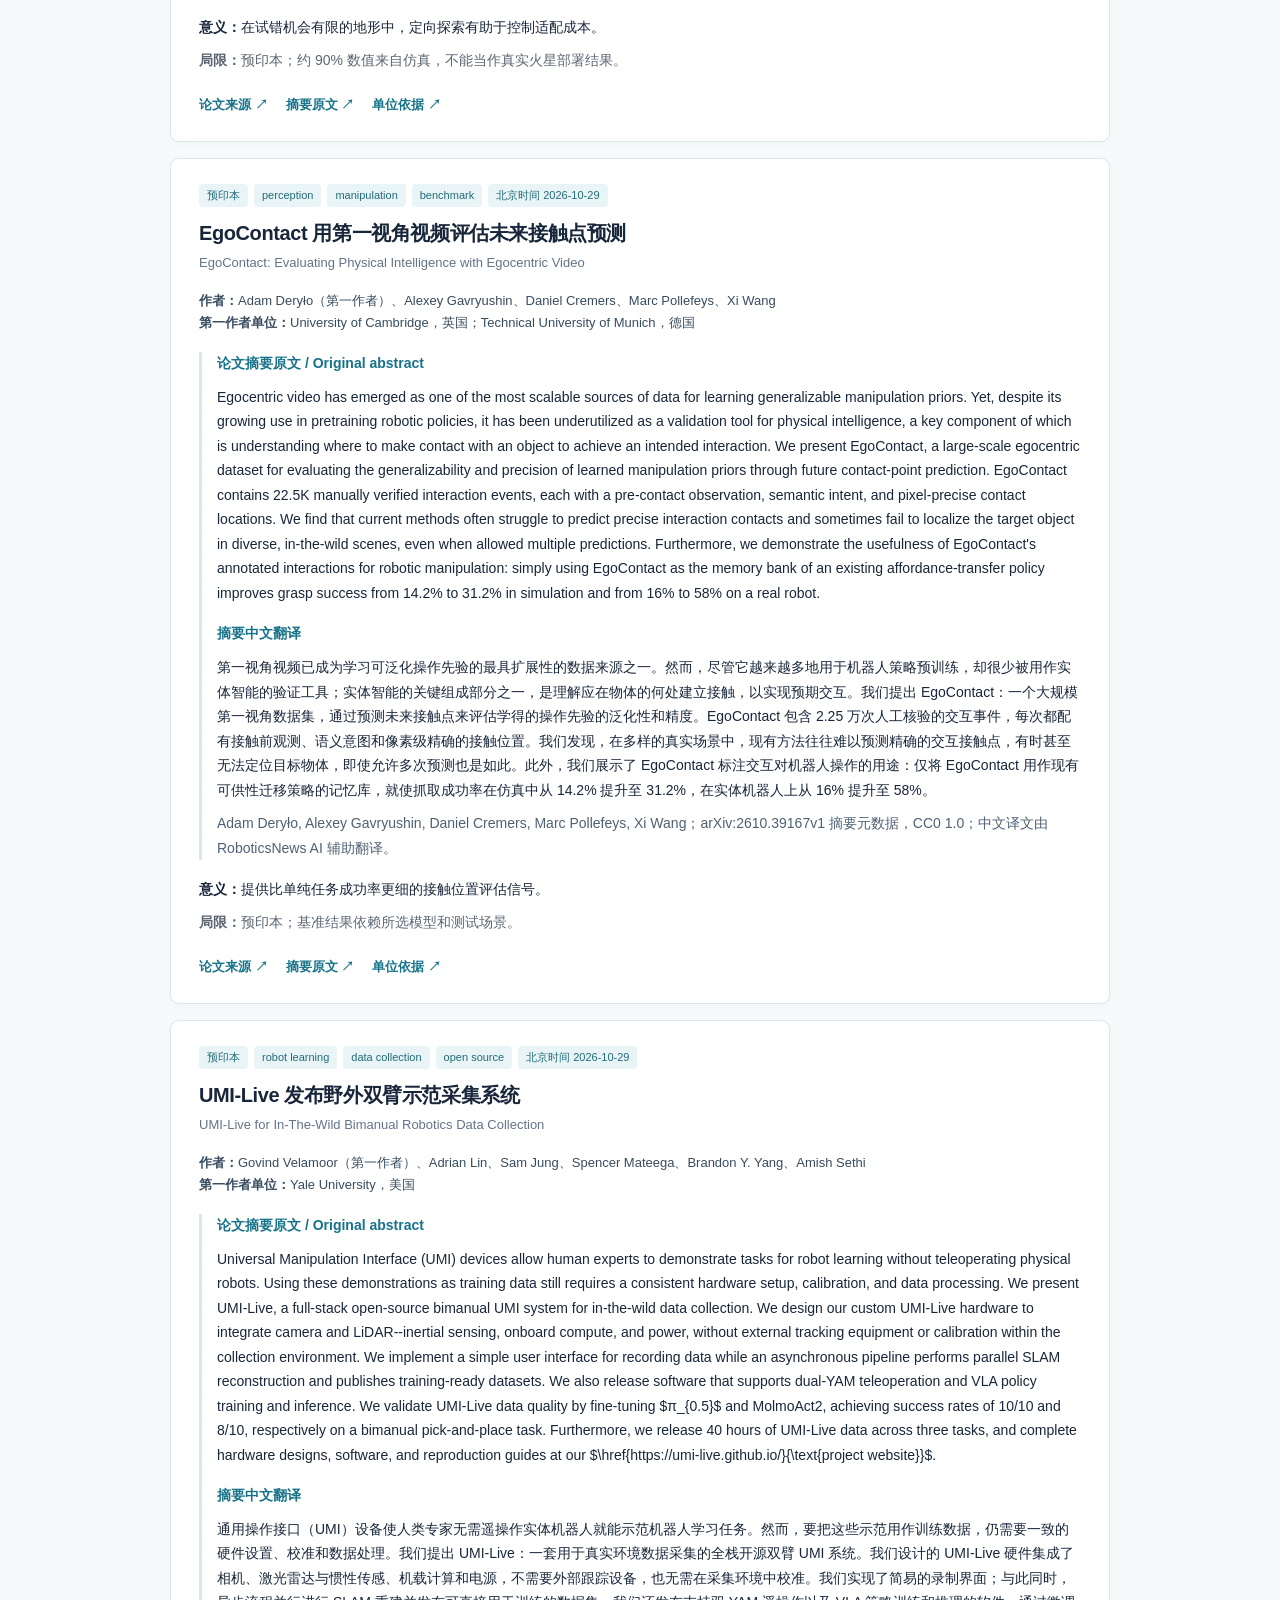
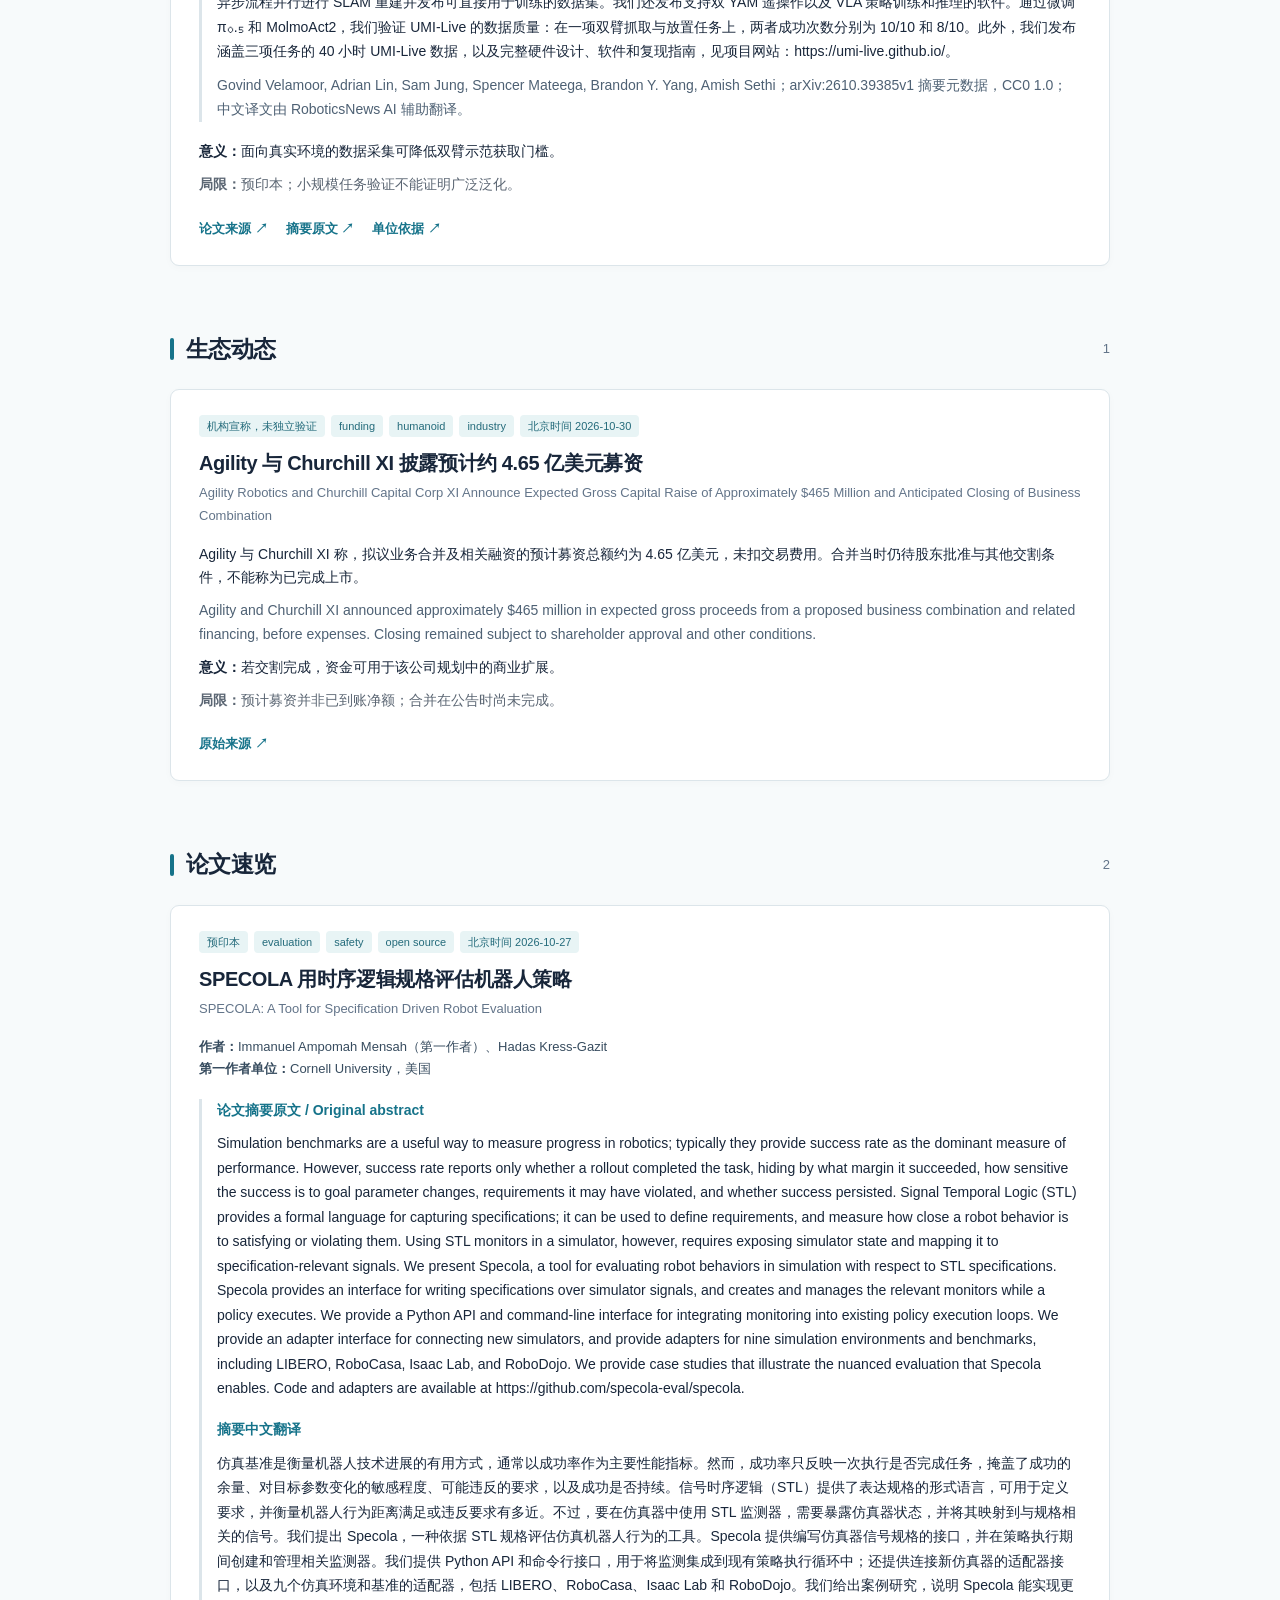
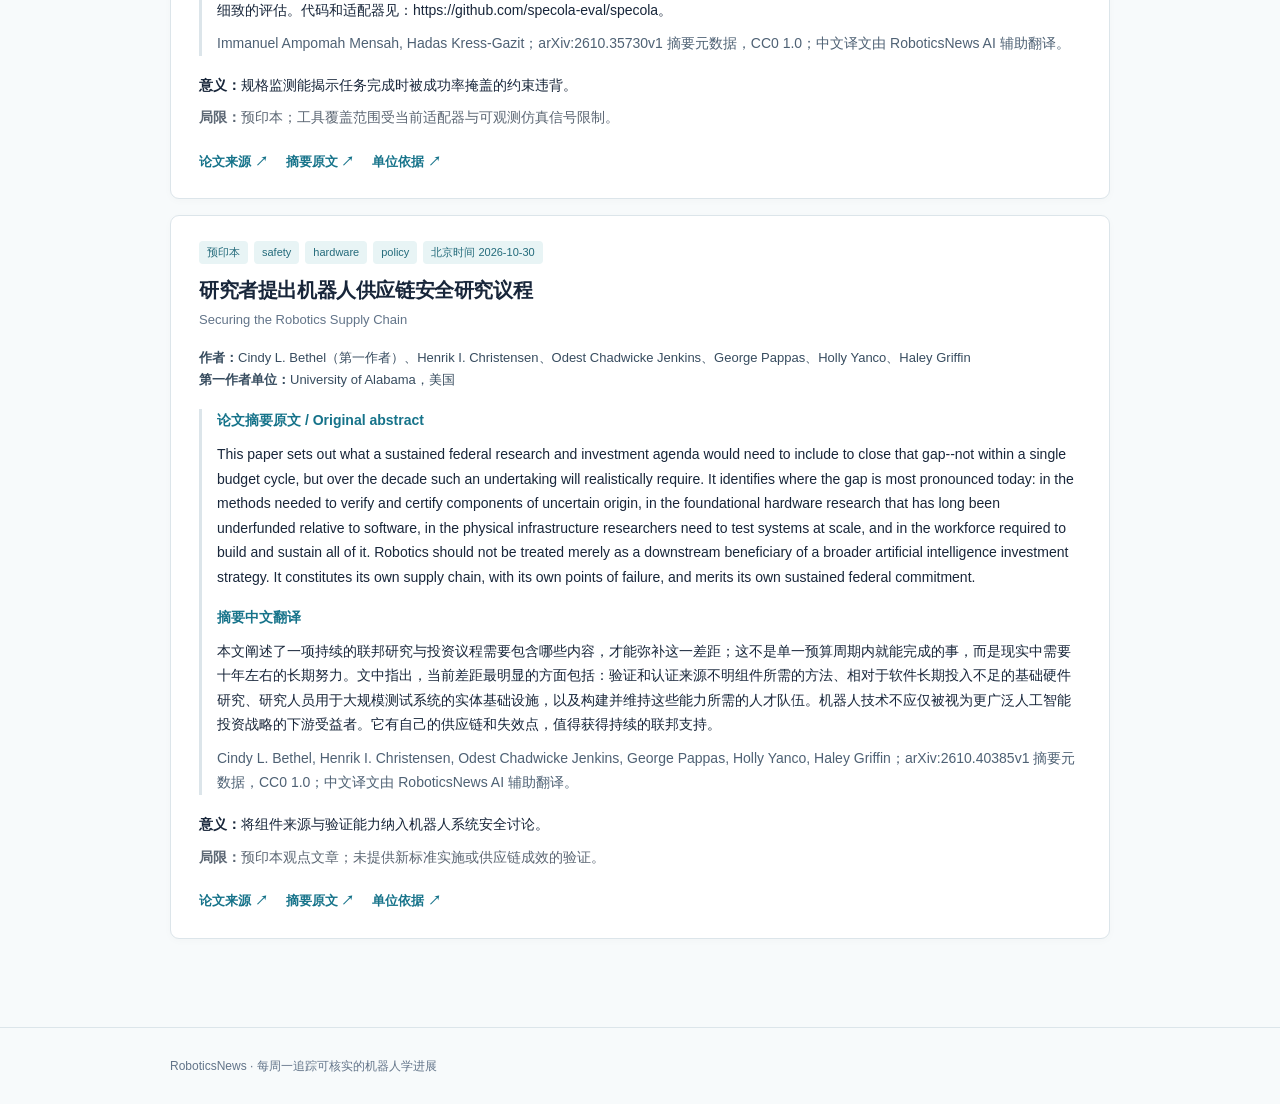
==== commit e9b3eb5f: "Revise 2026-11-02 weekly issue paper evidence" ====
--- a/site/index.html
+++ b/site/index.html
@@ -1 +1 @@
-<!doctype html><html lang="zh-CN"><head><meta charset="utf-8"><meta name="viewport" content="width=device-width, initial-scale=1"><meta name="description" content="机器人学研究进展周报：论文、技术和产业动态"><title>2026-11-02 周报 · RoboticsNews</title><link rel="stylesheet" href="style.css"></head><body><header class="site-header"><div class="shell header-inner"><a class="brand" href="index.html">Robotics<span>News</span></a><span class="header-note">机器人学研究进展周报</span></div></header><div class="ai-disclosure" role="note"><div class="shell"><strong>AI生成</strong><span>内容由 AI 辅助整理与总结；请以每条所列来源为准。</span></div></div><main class="shell"><section class="hero"><div class="eyebrow">WEEKLY BRIEF · 2026-11-02</div><h1>机器人学研究进展周报</h1><p class="hero-sub">Robotics Research & Industry · Weekly Brief</p><div class="hero-meta"><span>北京时间 2026-11-02 发布</span><span>10 条合格新增</span><a class="pdf-link" href="https://raw.githubusercontent.com/Hancheng-Guo/RoboticsNews/main/diarys/2026-11-02.pdf" target="_blank" rel="noopener noreferrer">查看本期 PDF ↗</a></div></section><p class="issue-note">覆盖北京时间 2026-10-26 00:00 至 2026-11-01 24:00 首次公开的信息。企业或机构单方发布的内容会明确标注；点击每条原始来源查看依据。</p><section class="content-section"><div class="section-title"><span class="section-mark"></span><h2>本周重点</h2><span class="section-count">3</span></div><div class="entries"><article class="entry" id="arxiv-2610.35075"><div class="tags"><span class="tag">预印本</span><span class="tag">humanoid</span><span class="tag">sim-to-real</span><span class="tag">robot learning</span><span class="tag">北京时间 2026-10-26</span></div><h3>Zero-HLM 用手机采集场景构建人形机器人仿真训练数据</h3><p class="entry-en-title">Zero-HLM: Generalizable Humanoid Loco-Manipulation without Real Robot Data</p><p class="paper-affiliation"><strong>作者：</strong>Dianyi Yang（第一作者）、Mengya Liu、Zhumei Wang、Yu Liu、Xiaochen Zhang、Yixuan Li、Le Ma、Yuhang Yang、Weiqi Huang、Wei Liang、Baoxiong Jia、Siyuan Huang<br><strong>第一作者单位：</strong>不明确</p><div class="paper-abstract"><h4>论文内容转述 / Paraphrase</h4><p>作者提出从手机采集场景与仿真示范生成训练数据的流程，并报告在三项 Unitree G1 任务上进行零样本迁移。其仿真训练的 GR00T N1.7 在这些任务中的平均完整任务成功率为 66.7%；该结果仅适用于论文所述设置。</p><p class="entry-en" lang="en">The authors describe a smartphone-capture-to-simulation pipeline for humanoid training data and report zero-shot transfer on three Unitree G1 tasks. They report 66.7% mean full-task success for a simulation-trained GR00T N1.7 policy in this setup.</p></div><p><strong>意义：</strong>为缺少实体示范数据的人形机器人训练提供一条可检验的仿真数据路径。</p><p class="limitations"><strong>局限：</strong>预印本；三项任务与特定硬件上的作者报告，不代表跨平台通用表现。</p><div class="entry-links"><a href="https://arxiv.org/abs/2610.35075" target="_blank" rel="noopener noreferrer">论文来源 ↗</a></div></article><article class="entry" id="arxiv-2610.40646"><div class="tags"><span class="tag">预印本</span><span class="tag">manipulation</span><span class="tag">tactile sensing</span><span class="tag">hardware</span><span class="tag">北京时间 2026-10-30</span></div><h3>SwapBot 将家用工具改造成可自动更换的触觉末端执行器</h3><p class="entry-en-title">SwapBot: Tool-Centric Robot Manipulation via Interchangeable End-Effectors and Tactile Sensing</p><p class="paper-affiliation"><strong>作者：</strong>Yunchu Zhang（第一作者）、Ray Song、Junhan Jiao、Liyiming Ke、Yuchen Yang、Ruihan Gao、Emma Romig、Siddhartha Srinivasa、Yiyue Luo<br><strong>第一作者单位：</strong>不明确</p><div class="paper-abstract"><h4>论文内容转述 / Paraphrase</h4><p>作者提出固定机器人端接口与低成本工具端适配器的模块化设计，适配器集成触觉传感。论文报告在接触丰富的技能中，触觉增强示范相对仅 RGB 策略提高成功率 15 至 25 个百分点。</p><p class="entry-en" lang="en">SwapBot uses a fixed robot-side interface and low-cost tool adapters with tactile sensing. The authors report a 15–25 percentage-point success gain for tactile-augmented demonstrations over RGB-only policies on their contact-rich skills.</p></div><p><strong>意义：</strong>可更换工具把机器人操作能力扩展到多种接触任务。</p><p class="limitations"><strong>局限：</strong>预印本；性能增益来自论文所选任务和对照条件。</p><div class="entry-links"><a href="https://arxiv.org/abs/2610.40646" target="_blank" rel="noopener noreferrer">论文来源 ↗</a></div></article><article class="entry" id="gxo-agility-2026-10-26"><div class="tags"><span class="tag">机构宣称，未独立验证</span><span class="tag">humanoid</span><span class="tag">logistics</span><span class="tag">deployment</span><span class="tag">北京时间 2026-10-26</span></div><h3>GXO 与 Agility 宣布将 Digit 扩至另外两处美国设施</h3><p class="entry-en-title">GXO and Agility Robotics Expand Partnership to Accelerate Deployment of Humanoids in U.S. Operations</p><p>GXO 与 Agility 宣布协议，计划于 2027 年将 Digit 部署到北卡罗来纳州与田纳西州的 GXO 设施。两处新增站点尚属未来部署计划，不能算作已完成交付。</p><p class="entry-en" lang="en">GXO and Agility announced an agreement to deploy Digit at additional GXO sites in North Carolina and Tennessee in 2027. The two site deployments are planned, not yet completed.</p><p><strong>意义：</strong>客户方公告为物流场景的后续部署计划提供了直接来源。</p><p class="limitations"><strong>局限：</strong>公告未给出新增站点的机器人数量、上线日期或实际运行指标。</p><div class="entry-links"><a href="https://investors.gxo.com/news-releases/news-release-details/gxo-and-agility-robotics-expand-partnership-accelerate" target="_blank" rel="noopener noreferrer">原始来源 ↗</a></div></article></div></section><section class="content-section"><div class="section-title"><span class="section-mark"></span><h2>学术研究</h2><span class="section-count">4</span></div><div class="entries"><article class="entry" id="arxiv-2610.35850"><div class="tags"><span class="tag">预印本</span><span class="tag">robot learning</span><span class="tag">real-time inference</span><span class="tag">control</span><span class="tag">北京时间 2026-10-27</span></div><h3>OSWAM 将世界动作模型压缩为一步动作生成</h3><p class="entry-en-title">OSWAM: An Effective World Action Model with One-Step Action Generation</p><p class="paper-affiliation"><strong>作者：</strong>Guowen Zhang（第一作者）、Liyi Chen、Xu Hu、Pengfei Wang、Jingfan Chen、Chenhang He、Lei Zhang<br><strong>第一作者单位：</strong>不明确</p><div class="paper-abstract"><h4>论文内容转述 / Paraphrase</h4><p>作者提出以想象 token 初始化扩散过程，并报告在自动驾驶与具身控制实验中，以一步生成达到与多步基线相近或更好的结果。所述 40 毫秒延迟是在 NVIDIA RTX 5090 上编译推理的报告值。</p><p class="entry-en" lang="en">OSWAM initializes diffusion with imagination tokens for one-step action generation. The authors report comparable or better results than multi-step baselines in their driving and embodied-control experiments; the reported 40 ms compiled latency uses an NVIDIA RTX 5090.</p></div><p><strong>意义：</strong>动作生成延迟直接影响实体控制闭环。</p><p class="limitations"><strong>局限：</strong>预印本；延迟依赖指定 GPU 和编译环境。</p><div class="entry-links"><a href="https://arxiv.org/abs/2610.35850" target="_blank" rel="noopener noreferrer">论文来源 ↗</a></div></article><article class="entry" id="arxiv-2610.38657"><div class="tags"><span class="tag">预印本</span><span class="tag">mobile robotics</span><span class="tag">adaptation</span><span class="tag">control</span><span class="tag">北京时间 2026-10-29</span></div><h3>TERRA 用有目标的探索适配行星车地形模型</h3><p class="entry-en-title">Explore Where It Matters: Targeted Exploration for Efficient Rover Adaptation</p><p class="paper-affiliation"><strong>作者：</strong>Jacob Levy（第一作者）、Arthur Bouton、Tristan D. Hassler、Hari Nayar、David Fridovich-Keil<br><strong>第一作者单位：</strong>不明确</p><div class="paper-abstract"><h4>论文内容转述 / Paraphrase</h4><p>作者提出在部署时针对影响任务回报的模型误差收集数据。论文报告在严重分布外仿真条件下，五次试验内达到约 90% 的坡面攀爬成功率，并在火星模拟土坡的实体车上进行三至五次试验的适配。</p><p class="entry-en" lang="en">TERRA directs exploration toward model errors relevant to rover performance. The authors report about 90% slope-climbing success within five trials in a severe out-of-distribution simulation setting and adaptation on a Mars-simulant slope in three to five rover trials.</p></div><p><strong>意义：</strong>在试错机会有限的地形中，定向探索有助于控制适配成本。</p><p class="limitations"><strong>局限：</strong>预印本；约 90% 数值来自仿真，不能当作真实火星部署结果。</p><div class="entry-links"><a href="https://arxiv.org/abs/2610.38657" target="_blank" rel="noopener noreferrer">论文来源 ↗</a></div></article><article class="entry" id="arxiv-2610.39167"><div class="tags"><span class="tag">预印本</span><span class="tag">perception</span><span class="tag">manipulation</span><span class="tag">benchmark</span><span class="tag">北京时间 2026-10-29</span></div><h3>EgoContact 用第一视角视频评估未来接触点预测</h3><p class="entry-en-title">EgoContact: Evaluating Physical Intelligence with Egocentric Video</p><p class="paper-affiliation"><strong>作者：</strong>Adam Deryło（第一作者）、Alexey Gavryushin、Daniel Cremers、Marc Pollefeys、Xi Wang<br><strong>第一作者单位：</strong>不明确</p><div class="paper-abstract"><h4>论文内容转述 / Paraphrase</h4><p>作者发布含 2.25 万次人工核验交互事件的数据集，用接触前观测、语义意图和像素级位置评估接触预测。论文还报告把该数据集作为现有策略记忆库可改善其抓取成功率。</p><p class="entry-en" lang="en">The authors introduce 22.5K manually verified egocentric interaction events with pre-contact observations, intent and pixel-level contact positions. They also report improved grasp success when the dataset is used as a memory bank for an existing policy.</p></div><p><strong>意义：</strong>提供比单纯任务成功率更细的接触位置评估信号。</p><p class="limitations"><strong>局限：</strong>预印本；基准结果依赖所选模型和测试场景。</p><div class="entry-links"><a href="https://arxiv.org/abs/2610.39167" target="_blank" rel="noopener noreferrer">论文来源 ↗</a></div></article><article class="entry" id="arxiv-2610.39385"><div class="tags"><span class="tag">预印本</span><span class="tag">robot learning</span><span class="tag">data collection</span><span class="tag">open source</span><span class="tag">北京时间 2026-10-29</span></div><h3>UMI-Live 发布野外双臂示范采集系统</h3><p class="entry-en-title">UMI-Live for In-The-Wild Bimanual Robotics Data Collection</p><p class="paper-affiliation"><strong>作者：</strong>Govind Velamoor（第一作者）、Adrian Lin、Sam Jung、Spencer Mateega、Brandon Y. Yang、Amish Sethi<br><strong>第一作者单位：</strong>不明确</p><div class="paper-abstract"><h4>论文内容转述 / Paraphrase</h4><p>作者介绍集成相机、激光雷达惯性传感与机载计算的双臂 UMI 采集系统，并称开放硬件设计、软件及 40 小时三任务数据。论文中的双臂抓取放置验证分别为 10/10 与 8/10，样本规模有限。</p><p class="entry-en" lang="en">The authors present a bimanual UMI system with camera, LiDAR-inertial sensing and onboard computing. They report releasing hardware designs, software and 40 hours of data across three tasks; the two policy checks on one pick-and-place task were 10/10 and 8/10.</p></div><p><strong>意义：</strong>面向真实环境的数据采集可降低双臂示范获取门槛。</p><p class="limitations"><strong>局限：</strong>预印本；小规模任务验证不能证明广泛泛化。</p><div class="entry-links"><a href="https://arxiv.org/abs/2610.39385" target="_blank" rel="noopener noreferrer">论文来源 ↗</a></div></article></div></section><section class="content-section"><div class="section-title"><span class="section-mark"></span><h2>生态动态</h2><span class="section-count">1</span></div><div class="entries"><article class="entry" id="agility-capital-2026-10-30"><div class="tags"><span class="tag">机构宣称，未独立验证</span><span class="tag">funding</span><span class="tag">humanoid</span><span class="tag">industry</span><span class="tag">北京时间 2026-10-30</span></div><h3>Agility 与 Churchill XI 披露预计约 4.65 亿美元募资</h3><p class="entry-en-title">Agility Robotics and Churchill Capital Corp XI Announce Expected Gross Capital Raise of Approximately $465 Million and Anticipated Closing of Business Combination</p><p>Agility 与 Churchill XI 称，拟议业务合并及相关融资的预计募资总额约为 4.65 亿美元，未扣交易费用。合并当时仍待股东批准与其他交割条件，不能称为已完成上市。</p><p class="entry-en" lang="en">Agility and Churchill XI announced approximately $465 million in expected gross proceeds from a proposed business combination and related financing, before expenses. Closing remained subject to shareholder approval and other conditions.</p><p><strong>意义：</strong>若交割完成，资金可用于该公司规划中的商业扩展。</p><p class="limitations"><strong>局限：</strong>预计募资并非已到账净额；合并在公告时尚未完成。</p><div class="entry-links"><a href="https://www.agilityrobotics.com/content/agility-robotics-and-churchill-capital-corp-xi-announce-expected-gross-capital-raise-of-approximately-465-million-and-anticipated-closing-of-business-combination" target="_blank" rel="noopener noreferrer">原始来源 ↗</a></div></article></div></section><section class="content-section"><div class="section-title"><span class="section-mark"></span><h2>论文速览</h2><span class="section-count">2</span></div><div class="entries"><article class="entry" id="arxiv-2610.35730"><div class="tags"><span class="tag">预印本</span><span class="tag">evaluation</span><span class="tag">safety</span><span class="tag">open source</span><span class="tag">北京时间 2026-10-27</span></div><h3>SPECOLA 用时序逻辑规格评估机器人策略</h3><p class="entry-en-title">SPECOLA: A Tool for Specification Driven Robot Evaluation</p><p class="paper-affiliation"><strong>作者：</strong>Immanuel Ampomah Mensah（第一作者）、Hadas Kress-Gazit<br><strong>第一作者单位：</strong>不明确</p><div class="paper-abstract"><h4>论文内容转述 / Paraphrase</h4><p>作者介绍面向仿真器信号的规格监测工具，提供 Python API、命令行接口和九个仿真环境或基准的适配器。它旨在记录成功率之外的约束满足程度。</p><p class="entry-en" lang="en">SPECOLA monitors simulation behavior against signal temporal logic specifications. The authors describe a Python API, CLI and adapters for nine simulation environments or benchmarks to assess behavior beyond task success alone.</p></div><p><strong>意义：</strong>规格监测能揭示任务完成时被成功率掩盖的约束违背。</p><p class="limitations"><strong>局限：</strong>预印本；工具覆盖范围受当前适配器与可观测仿真信号限制。</p><div class="entry-links"><a href="https://arxiv.org/abs/2610.35730" target="_blank" rel="noopener noreferrer">论文来源 ↗</a></div></article><article class="entry" id="arxiv-2610.40385"><div class="tags"><span class="tag">预印本</span><span class="tag">safety</span><span class="tag">hardware</span><span class="tag">policy</span><span class="tag">北京时间 2026-10-30</span></div><h3>研究者提出机器人供应链安全研究议程</h3><p class="entry-en-title">Securing the Robotics Supply Chain</p><p class="paper-affiliation"><strong>作者：</strong>Cindy L. Bethel（第一作者）、Henrik I. Christensen、Odest Chadwicke Jenkins、George Pappas、Holly Yanco、Haley Griffin<br><strong>第一作者单位：</strong>不明确</p><div class="paper-abstract"><h4>论文内容转述 / Paraphrase</h4><p>作者讨论对来源不明组件的验证与认证、硬件基础研究、规模化测试设施和人才建设，提出长期研究与投资议程。这是议程性论文，不是已落地的标准或政策。</p><p class="entry-en" lang="en">The authors set out a long-term robotics supply-chain research agenda covering component verification, foundational hardware work, testing infrastructure and workforce needs. It is a position paper, not an enacted standard or policy.</p></div><p><strong>意义：</strong>将组件来源与验证能力纳入机器人系统安全讨论。</p><p class="limitations"><strong>局限：</strong>预印本观点文章；未提供新标准实施或供应链成效的验证。</p><div class="entry-links"><a href="https://arxiv.org/abs/2610.40385" target="_blank" rel="noopener noreferrer">论文来源 ↗</a></div></article></div></section></main><footer class="site-footer"><div class="shell">RoboticsNews · 每周一追踪可核实的机器人学进展</div></footer></body></html>+<!doctype html><html lang="zh-CN"><head><meta charset="utf-8"><meta name="viewport" content="width=device-width, initial-scale=1"><meta name="description" content="机器人学研究进展周报：论文、技术和产业动态"><title>2026-11-02 周报 · RoboticsNews</title><link rel="stylesheet" href="style.css"></head><body><header class="site-header"><div class="shell header-inner"><a class="brand" href="index.html">Robotics<span>News</span></a><span class="header-note">机器人学研究进展周报</span></div></header><div class="ai-disclosure" role="note"><div class="shell"><strong>AI生成</strong><span>内容由 AI 辅助整理与总结；请以每条所列来源为准。</span></div></div><main class="shell"><section class="hero"><div class="eyebrow">WEEKLY BRIEF · 2026-11-02</div><h1>机器人学研究进展周报</h1><p class="hero-sub">Robotics Research & Industry · Weekly Brief</p><div class="hero-meta"><span>北京时间 2026-11-02 发布</span><span>10 条合格新增</span><a class="pdf-link" href="https://raw.githubusercontent.com/Hancheng-Guo/RoboticsNews/main/diarys/2026-11-02.pdf" target="_blank" rel="noopener noreferrer">查看本期 PDF ↗</a></div></section><p class="issue-note">覆盖北京时间 2026-10-26 00:00 至 2026-11-01 24:00 首次公开的信息。企业或机构单方发布的内容会明确标注；点击每条原始来源查看依据。</p><p class="issue-note">2026-11-03 修订：补齐 8 篇论文的第一作者单位、arXiv 摘要原文及中文翻译；初版 PDF 已存档。 <a href="https://raw.githubusercontent.com/Hancheng-Guo/RoboticsNews/main/diarys/2026-11-02.v1.pdf" target="_blank" rel="noopener noreferrer">查看初版 PDF ↗</a></p><section class="content-section"><div class="section-title"><span class="section-mark"></span><h2>本周重点</h2><span class="section-count">3</span></div><div class="entries"><article class="entry" id="arxiv-2610.35075"><div class="tags"><span class="tag">预印本</span><span class="tag">humanoid</span><span class="tag">sim-to-real</span><span class="tag">robot learning</span><span class="tag">北京时间 2026-10-26</span></div><h3>Zero-HLM 用手机采集场景构建人形机器人仿真训练数据</h3><p class="entry-en-title">Zero-HLM: Generalizable Humanoid Loco-Manipulation without Real Robot Data</p><p class="paper-affiliation"><strong>作者：</strong>Dianyi Yang（第一作者）、Mengya Liu、Zhumei Wang、Yu Liu、Xiaochen Zhang、Yixuan Li、Le Ma、Yuhang Yang、Weiqi Huang、Wei Liang、Baoxiong Jia、Siyuan Huang<br><strong>第一作者单位：</strong>Beijing Institute of Technology，中国；State Key Laboratory of General Artificial Intelligence, BIGAI，中国</p><div class="paper-abstract"><h4>论文摘要原文 / Original abstract</h4><p lang="en">Learning generalizable humanoid loco-manipulation remains bottlenecked by costly real-world demonstrations. Simulation provides a scalable alternative, but requires visually faithful, physics-ready scenes and executable whole-body motions. We present Zero-HLM, a real-to-sim-to-real framework that transforms smartphone captures and simulated source demonstrations into scalable training data for humanoid loco-manipulation. Gaussian-guided agentic real-to-sim reconstruction aligns visual and physical scenes; motion-environment co-adaptation uses rollout feedback to correct whole-body references and interaction geometry. We generate 4,800 physically validated demonstrations for zero-shot transfer across three Unitree G1 tasks. Simulation-trained GR00T N1.7 achieves 66.7% mean full-task success, versus 46.7% with real-data training. On generalized configurations, expanded simulation training raises pooled success from 23% for base-trained real-data policies to 69%, without additional real demonstrations. Project page: https://young-bit.github.io/zero-hlm/</p><h4>摘要中文翻译</h4><p lang="zh-CN">可泛化的人形机器人移动操作仍受昂贵的真实世界示范数据所限制。仿真提供可扩展的替代途径，但需要视觉逼真、具备物理属性的场景，以及可执行的全身动作。我们提出 Zero-HLM：一种从真实世界到仿真再回到真实世界的框架，将手机采集的场景与仿真源示范转化为可扩展的人形机器人移动操作训练数据。高斯引导的智能体式真实到仿真重建使视觉场景和物理场景对齐；动作与环境协同适配利用执行反馈修正全身动作参考和交互几何。我们生成了 4,800 条通过物理验证的示范，用于在三项 Unitree G1 任务上进行零样本迁移。仅用仿真数据训练的 GR00T N1.7 平均完整任务成功率为 66.7%，而用真实数据训练时为 46.7%。在泛化配置下，扩大仿真训练将汇总成功率从基于真实数据训练的基础策略的 23% 提高到 69%，且未增加真实示范。项目页：https://young-bit.github.io/zero-hlm/</p><p class="entry-en">Dianyi Yang, Mengya Liu, Zhumei Wang, Yu Liu, Xiaochen Zhang, Yixuan Li, Le Ma, Yuhang Yang, Weiqi Huang, Wei Liang, Baoxiong Jia, Siyuan Huang；arXiv:2610.35075v1 摘要元数据，CC0 1.0；中文译文由 RoboticsNews AI 辅助翻译。</p></div><p><strong>意义：</strong>为缺少实体示范数据的人形机器人训练提供一条可检验的仿真数据路径。</p><p class="limitations"><strong>局限：</strong>预印本；三项任务与特定硬件上的作者报告，不代表跨平台通用表现。</p><div class="entry-links"><a href="https://arxiv.org/abs/2610.35075" target="_blank" rel="noopener noreferrer">论文来源 ↗</a><a href="https://arxiv.org/abs/2610.35075v1" target="_blank" rel="noopener noreferrer">摘要原文 ↗</a><a href="https://arxiv.org/pdf/2610.35075v1" target="_blank" rel="noopener noreferrer">单位依据 ↗</a></div></article><article class="entry" id="arxiv-2610.40646"><div class="tags"><span class="tag">预印本</span><span class="tag">manipulation</span><span class="tag">tactile sensing</span><span class="tag">hardware</span><span class="tag">北京时间 2026-10-30</span></div><h3>SwapBot 将家用工具改造成可自动更换的触觉末端执行器</h3><p class="entry-en-title">SwapBot: Tool-Centric Robot Manipulation via Interchangeable End-Effectors and Tactile Sensing</p><p class="paper-affiliation"><strong>作者：</strong>Yunchu Zhang（第一作者）、Ray Song、Junhan Jiao、Liyiming Ke、Yuchen Yang、Ruihan Gao、Emma Romig、Siddhartha Srinivasa、Yiyue Luo<br><strong>第一作者单位：</strong>University of Washington，美国</p><div class="paper-abstract"><h4>论文摘要原文 / Original abstract</h4><p lang="en">Robot manipulation in everyday environments inherently involves substantial tool usage. Seemingly simple household tasks, such as cooking pan-fried tofu, require forceful cutting, delicate brushing, and precise placement using different tools under contact-rich interaction. Thus, the ability to autonomously swap and use task-appropriate tools is important for tool-centric manipulation. We introduce SwapBot, a modular, tool-centric end effector system featuring low-cost adapters that quickly convert common household tools into robot end effectors. Rather than pursuing a single universal gripper, SwapBot adopts a unified design principle that combines a fixed robot-side coupling interface with low-cost, tool-side adapters, enabling compatibility with diverse tools, including articulated ones, and multiple robot platforms. Each adapter integrates compact tactile sensors, supports fast autonomous swapping, and interfaces with an intuitive teleoperation system for efficient demonstration collection. User studies show that, during teleoperation, SwapBot reduces task completion time and operator workload. Using collected demonstrations on the robot, we train imitation learning policies to successfully perform tool-centric tasks like cooking tofu, stirring salad, flipping meat. Our ablation study shows that using tactile-augmented demonstrations improves policy performance across contact-rich skills, increasing success rates by 15 to 25 percentage points over RGB-only policies. These results highlight modular, tactile-equipped tools as a practical and extensible pathway toward robust and capable robot manipulation. Project website https://personalrobotics.github.io/SwapBot.</p><h4>摘要中文翻译</h4><p lang="zh-CN">日常环境中的机器人操作大量涉及工具使用。看似简单的家务任务，例如煎豆腐，也需要在接触丰富的交互中，使用不同工具进行用力切割、轻柔刷涂和精确放置。因此，自主更换并使用适合任务的工具对以工具为中心的操作很重要。我们提出 SwapBot，这是一种模块化、以工具为中心的末端执行器系统，采用低成本适配器，可迅速将常见家用工具转化为机器人末端执行器。SwapBot 不追求单一的通用夹爪，而是采用统一设计原则，将固定的机器人端耦合接口与低成本工具端适配器结合，以兼容包括铰接工具在内的多种工具及多个机器人平台。每个适配器集成紧凑型触觉传感器，支持快速自主更换，并连接直观的遥操作系统，以高效收集示范。用户研究表明，在遥操作期间，SwapBot 减少了任务完成时间和操作员工作负担。我们利用机器人上收集的示范训练模仿学习策略，成功执行煎豆腐、拌沙拉和翻肉等工具操作任务。消融研究表明，在接触丰富的技能中，使用触觉增强的示范可改善策略表现，相比仅使用 RGB 的策略，成功率提高了 15 至 25 个百分点。这些结果表明，配备触觉的模块化工具是实现稳健、强大机器人操作能力的一条实用且可扩展的路径。项目网站：https://personalrobotics.github.io/SwapBot。</p><p class="entry-en">Yunchu Zhang, Ray Song, Junhan Jiao, Liyiming Ke, Yuchen Yang, Ruihan Gao, Emma Romig, Siddhartha Srinivasa, Yiyue Luo；arXiv:2610.40646v1 摘要元数据，CC0 1.0；中文译文由 RoboticsNews AI 辅助翻译。</p></div><p><strong>意义：</strong>可更换工具把机器人操作能力扩展到多种接触任务。</p><p class="limitations"><strong>局限：</strong>预印本；性能增益来自论文所选任务和对照条件。</p><div class="entry-links"><a href="https://arxiv.org/abs/2610.40646" target="_blank" rel="noopener noreferrer">论文来源 ↗</a><a href="https://arxiv.org/abs/2610.40646v1" target="_blank" rel="noopener noreferrer">摘要原文 ↗</a><a href="https://arxiv.org/pdf/2610.40646v1" target="_blank" rel="noopener noreferrer">单位依据 ↗</a></div></article><article class="entry" id="gxo-agility-2026-10-26"><div class="tags"><span class="tag">机构宣称，未独立验证</span><span class="tag">humanoid</span><span class="tag">logistics</span><span class="tag">deployment</span><span class="tag">北京时间 2026-10-26</span></div><h3>GXO 与 Agility 宣布将 Digit 扩至另外两处美国设施</h3><p class="entry-en-title">GXO and Agility Robotics Expand Partnership to Accelerate Deployment of Humanoids in U.S. Operations</p><p>GXO 与 Agility 宣布协议，计划于 2027 年将 Digit 部署到北卡罗来纳州与田纳西州的 GXO 设施。两处新增站点尚属未来部署计划，不能算作已完成交付。</p><p class="entry-en" lang="en">GXO and Agility announced an agreement to deploy Digit at additional GXO sites in North Carolina and Tennessee in 2027. The two site deployments are planned, not yet completed.</p><p><strong>意义：</strong>客户方公告为物流场景的后续部署计划提供了直接来源。</p><p class="limitations"><strong>局限：</strong>公告未给出新增站点的机器人数量、上线日期或实际运行指标。</p><div class="entry-links"><a href="https://investors.gxo.com/news-releases/news-release-details/gxo-and-agility-robotics-expand-partnership-accelerate" target="_blank" rel="noopener noreferrer">原始来源 ↗</a></div></article></div></section><section class="content-section"><div class="section-title"><span class="section-mark"></span><h2>学术研究</h2><span class="section-count">4</span></div><div class="entries"><article class="entry" id="arxiv-2610.35850"><div class="tags"><span class="tag">预印本</span><span class="tag">robot learning</span><span class="tag">real-time inference</span><span class="tag">control</span><span class="tag">北京时间 2026-10-27</span></div><h3>OSWAM 将世界动作模型压缩为一步动作生成</h3><p class="entry-en-title">OSWAM: An Effective World Action Model with One-Step Action Generation</p><p class="paper-affiliation"><strong>作者：</strong>Guowen Zhang（第一作者）、Liyi Chen、Xu Hu、Pengfei Wang、Jingfan Chen、Chenhang He、Lei Zhang<br><strong>第一作者单位：</strong>The Hong Kong Polytechnic University，中国香港</p><div class="paper-abstract"><h4>论文摘要原文 / Original abstract</h4><p lang="en">Direct-policy World Action Models (WAM) have demonstrated the benefits of decoupling action generation from explicit future visual prediction for efficient inference in autonomous driving and embodied control. However, they still require tens of denoising steps to achieve competitive action quality, incurring substantial latency and hindering real-time deployment. Simply reducing the number of denoising steps will collapse the nonlinear multi-step denoising trajectory into coarse updates, substantially degrading action quality. To reduce the denoising steps while enabling real-time action generation, we present an effective world action model with one-step action generation, namely OSWAM, for autonomous driving and embodied control. We argue that it is the absence of structured action priors in random noise initialization that forces direct-policy WAMs to recover coherent action sequences through iterative denoising. Hence, we construct imagination tokens to initialize the diffusion process, providing physical priors and action-conditioned representations. We further introduce privileged information distillation with future conditioning to enhance future-aware action generation. As a result, OSWAM can efficiently and effectively generate high quality actions in just one diffusion step. Our experiments demonstrate that OSWAM achieves comparable or even better results in both autonomous driving and embodied control than direct-policy WAM and Joint-WAM that require tens of steps. It obtains approximately $3\times$ speedup over direct-policy WAM baselines and supports real-time compiled inference with latency as low as 40ms on an NVIDIA RTX 5090 GPU. The project page is available at https://gwenzhang.github.io/OSWAM/</p><h4>摘要中文翻译</h4><p lang="zh-CN">直接策略式世界动作模型（WAM）已表明，将动作生成与明确的未来视觉预测解耦，有助于自动驾驶和具身控制中的高效推理。然而，为了取得有竞争力的动作质量，此类模型仍需数十步去噪，带来显著延迟，阻碍实时部署。简单减少去噪步数，会把非线性的多步去噪轨迹压缩成粗略更新，从而显著降低动作质量。为在减少去噪步数的同时实现实时动作生成，我们提出 OSWAM，一种用于自动驾驶和具身控制的一步动作生成世界动作模型。我们认为，随机噪声初始化缺少结构化动作先验，迫使直接策略式 WAM 通过迭代去噪恢复连贯的动作序列。因此，我们构建想象 token 来初始化扩散过程，提供物理先验和以动作为条件的表征。我们还引入带未来条件的特权信息蒸馏，以增强面向未来的动作生成能力。由此，OSWAM 仅用一步扩散便可高效生成高质量动作。实验表明，在自动驾驶和具身控制中，OSWAM 达到与需要数十步的直接策略式 WAM 和联合 WAM 相当或更好的结果。相比直接策略式 WAM 基线，其速度约提高 3 倍；在 NVIDIA RTX 5090 GPU 上，编译后的实时推理延迟最低为 40 毫秒。项目页：https://gwenzhang.github.io/OSWAM/。</p><p class="entry-en">Guowen Zhang, Liyi Chen, Xu Hu, Pengfei Wang, Jingfan Chen, Chenhang He, Lei Zhang；arXiv:2610.35850v1 摘要元数据，CC0 1.0；中文译文由 RoboticsNews AI 辅助翻译。</p></div><p><strong>意义：</strong>动作生成延迟直接影响实体控制闭环。</p><p class="limitations"><strong>局限：</strong>预印本；延迟依赖指定 GPU 和编译环境。</p><div class="entry-links"><a href="https://arxiv.org/abs/2610.35850" target="_blank" rel="noopener noreferrer">论文来源 ↗</a><a href="https://arxiv.org/abs/2610.35850v1" target="_blank" rel="noopener noreferrer">摘要原文 ↗</a><a href="https://arxiv.org/pdf/2610.35850v1" target="_blank" rel="noopener noreferrer">单位依据 ↗</a></div></article><article class="entry" id="arxiv-2610.38657"><div class="tags"><span class="tag">预印本</span><span class="tag">mobile robotics</span><span class="tag">adaptation</span><span class="tag">control</span><span class="tag">北京时间 2026-10-29</span></div><h3>TERRA 用有目标的探索适配行星车地形模型</h3><p class="entry-en-title">Explore Where It Matters: Targeted Exploration for Efficient Rover Adaptation</p><p class="paper-affiliation"><strong>作者：</strong>Jacob Levy（第一作者）、Arthur Bouton、Tristan D. Hassler、Hari Nayar、David Fridovich-Keil<br><strong>第一作者单位：</strong>University of Texas at Austin，美国</p><div class="paper-abstract"><h4>论文摘要原文 / Original abstract</h4><p lang="en">Future planetary rovers will traverse steep, deformable terrain where slip, sinkage, and terrain deformation can threaten mobility. Although simulation can capture some wheel-soil effects, unmodeled deformable-terrain phenomena create sim-to-real gaps requiring deployment-time adaptation. Yet, rover operations leave little room for extensive trial-and-error. We introduce TERRA (Targeted Exploration for Reward-Relevant Adaptation), an online adaptation framework that efficiently seeks deployment data exposing task-relevant model errors and corrects them. TERRA adapts a simulation-trained world model with a reward-weighted prediction loss and trains a loss predictor to estimate where future performance-relevant errors are likely to occur, using this signal to guide exploration during MPC. In simulation, TERRA reaches approximately 90% slope-climbing success within five trials under severe out-of-distribution pretraining conditions, outperforming exploration baselines in reward, completion time, and energy to first success. On the ERNEST rover, TERRA recovers coordinated active-suspension locomotion on a deformable Mars-simulant slope within three to five real-world trials. Project website: https://terra-explore.github.io</p><h4>摘要中文翻译</h4><p lang="zh-CN">未来的行星车将穿越陡峭、可变形的地形，打滑、下陷和地形形变都可能威胁其机动能力。虽然仿真能捕捉部分轮土相互作用，未建模的可变形地形现象仍会造成从仿真到现实的差距，因而需要部署时适配。然而，行星车运行几乎没有大量试错的余地。我们提出 TERRA（面向回报相关适配的定向探索），一种在线适配框架，可高效寻找揭示与任务相关的模型误差的部署数据，并据此纠正模型。TERRA 使用按回报加权的预测损失适配仿真训练的世界模型，同时训练损失预测器，估计未来可能出现影响性能的误差的位置，并以此引导模型预测控制中的探索。在仿真中，当预训练条件严重偏离数据分布时，TERRA 在五次试验内达到约 90% 的坡面攀爬成功率，并在回报、完成时间和首次成功前能耗方面优于探索基线。在 ERNEST 行星车上，TERRA 在火星模拟土的可变形坡面上，经过三至五次真实世界试验恢复了协调的主动悬架运动。项目网站：https://terra-explore.github.io。</p><p class="entry-en">Jacob Levy, Arthur Bouton, Tristan D. Hassler, Hari Nayar, David Fridovich-Keil；arXiv:2610.38657v1 摘要元数据，CC0 1.0；中文译文由 RoboticsNews AI 辅助翻译。</p></div><p><strong>意义：</strong>在试错机会有限的地形中，定向探索有助于控制适配成本。</p><p class="limitations"><strong>局限：</strong>预印本；约 90% 数值来自仿真，不能当作真实火星部署结果。</p><div class="entry-links"><a href="https://arxiv.org/abs/2610.38657" target="_blank" rel="noopener noreferrer">论文来源 ↗</a><a href="https://arxiv.org/abs/2610.38657v1" target="_blank" rel="noopener noreferrer">摘要原文 ↗</a><a href="https://arxiv.org/pdf/2610.38657v1" target="_blank" rel="noopener noreferrer">单位依据 ↗</a></div></article><article class="entry" id="arxiv-2610.39167"><div class="tags"><span class="tag">预印本</span><span class="tag">perception</span><span class="tag">manipulation</span><span class="tag">benchmark</span><span class="tag">北京时间 2026-10-29</span></div><h3>EgoContact 用第一视角视频评估未来接触点预测</h3><p class="entry-en-title">EgoContact: Evaluating Physical Intelligence with Egocentric Video</p><p class="paper-affiliation"><strong>作者：</strong>Adam Deryło（第一作者）、Alexey Gavryushin、Daniel Cremers、Marc Pollefeys、Xi Wang<br><strong>第一作者单位：</strong>University of Cambridge，英国；Technical University of Munich，德国</p><div class="paper-abstract"><h4>论文摘要原文 / Original abstract</h4><p lang="en">Egocentric video has emerged as one of the most scalable sources of data for learning generalizable manipulation priors. Yet, despite its growing use in pretraining robotic policies, it has been underutilized as a validation tool for physical intelligence, a key component of which is understanding where to make contact with an object to achieve an intended interaction. We present EgoContact, a large-scale egocentric dataset for evaluating the generalizability and precision of learned manipulation priors through future contact-point prediction. EgoContact contains 22.5K manually verified interaction events, each with a pre-contact observation, semantic intent, and pixel-precise contact locations. We find that current methods often struggle to predict precise interaction contacts and sometimes fail to localize the target object in diverse, in-the-wild scenes, even when allowed multiple predictions. Furthermore, we demonstrate the usefulness of EgoContact&#39;s annotated interactions for robotic manipulation: simply using EgoContact as the memory bank of an existing affordance-transfer policy improves grasp success from 14.2% to 31.2% in simulation and from 16% to 58% on a real robot.</p><h4>摘要中文翻译</h4><p lang="zh-CN">第一视角视频已成为学习可泛化操作先验的最具扩展性的数据来源之一。然而，尽管它越来越多地用于机器人策略预训练，却很少被用作实体智能的验证工具；实体智能的关键组成部分之一，是理解应在物体的何处建立接触，以实现预期交互。我们提出 EgoContact：一个大规模第一视角数据集，通过预测未来接触点来评估学得的操作先验的泛化性和精度。EgoContact 包含 2.25 万次人工核验的交互事件，每次都配有接触前观测、语义意图和像素级精确的接触位置。我们发现，在多样的真实场景中，现有方法往往难以预测精确的交互接触点，有时甚至无法定位目标物体，即使允许多次预测也是如此。此外，我们展示了 EgoContact 标注交互对机器人操作的用途：仅将 EgoContact 用作现有可供性迁移策略的记忆库，就使抓取成功率在仿真中从 14.2% 提升至 31.2%，在实体机器人上从 16% 提升至 58%。</p><p class="entry-en">Adam Deryło, Alexey Gavryushin, Daniel Cremers, Marc Pollefeys, Xi Wang；arXiv:2610.39167v1 摘要元数据，CC0 1.0；中文译文由 RoboticsNews AI 辅助翻译。</p></div><p><strong>意义：</strong>提供比单纯任务成功率更细的接触位置评估信号。</p><p class="limitations"><strong>局限：</strong>预印本；基准结果依赖所选模型和测试场景。</p><div class="entry-links"><a href="https://arxiv.org/abs/2610.39167" target="_blank" rel="noopener noreferrer">论文来源 ↗</a><a href="https://arxiv.org/abs/2610.39167v1" target="_blank" rel="noopener noreferrer">摘要原文 ↗</a><a href="https://arxiv.org/pdf/2610.39167v1" target="_blank" rel="noopener noreferrer">单位依据 ↗</a></div></article><article class="entry" id="arxiv-2610.39385"><div class="tags"><span class="tag">预印本</span><span class="tag">robot learning</span><span class="tag">data collection</span><span class="tag">open source</span><span class="tag">北京时间 2026-10-29</span></div><h3>UMI-Live 发布野外双臂示范采集系统</h3><p class="entry-en-title">UMI-Live for In-The-Wild Bimanual Robotics Data Collection</p><p class="paper-affiliation"><strong>作者：</strong>Govind Velamoor（第一作者）、Adrian Lin、Sam Jung、Spencer Mateega、Brandon Y. Yang、Amish Sethi<br><strong>第一作者单位：</strong>Yale University，美国</p><div class="paper-abstract"><h4>论文摘要原文 / Original abstract</h4><p lang="en">Universal Manipulation Interface (UMI) devices allow human experts to demonstrate tasks for robot learning without teleoperating physical robots. Using these demonstrations as training data still requires a consistent hardware setup, calibration, and data processing. We present UMI-Live, a full-stack open-source bimanual UMI system for in-the-wild data collection. We design our custom UMI-Live hardware to integrate camera and LiDAR--inertial sensing, onboard compute, and power, without external tracking equipment or calibration within the collection environment. We implement a simple user interface for recording data while an asynchronous pipeline performs parallel SLAM reconstruction and publishes training-ready datasets. We also release software that supports dual-YAM teleoperation and VLA policy training and inference. We validate UMI-Live data quality by fine-tuning $π_{0.5}$ and MolmoAct2, achieving success rates of 10/10 and 8/10, respectively on a bimanual pick-and-place task. Furthermore, we release 40 hours of UMI-Live data across three tasks, and complete hardware designs, software, and reproduction guides at our $\href{https://umi-live.github.io/}{\text{project website}}$.</p><h4>摘要中文翻译</h4><p lang="zh-CN">通用操作接口（UMI）设备使人类专家无需遥操作实体机器人就能示范机器人学习任务。然而，要把这些示范用作训练数据，仍需要一致的硬件设置、校准和数据处理。我们提出 UMI-Live：一套用于真实环境数据采集的全栈开源双臂 UMI 系统。我们设计的 UMI-Live 硬件集成了相机、激光雷达与惯性传感、机载计算和电源，不需要外部跟踪设备，也无需在采集环境中校准。我们实现了简易的录制界面；与此同时，异步流程并行进行 SLAM 重建并发布可直接用于训练的数据集。我们还发布支持双 YAM 遥操作以及 VLA 策略训练和推理的软件。通过微调 π₀.₅ 和 MolmoAct2，我们验证 UMI-Live 的数据质量：在一项双臂抓取与放置任务上，两者成功次数分别为 10/10 和 8/10。此外，我们发布涵盖三项任务的 40 小时 UMI-Live 数据，以及完整硬件设计、软件和复现指南，见项目网站：https://umi-live.github.io/。</p><p class="entry-en">Govind Velamoor, Adrian Lin, Sam Jung, Spencer Mateega, Brandon Y. Yang, Amish Sethi；arXiv:2610.39385v1 摘要元数据，CC0 1.0；中文译文由 RoboticsNews AI 辅助翻译。</p></div><p><strong>意义：</strong>面向真实环境的数据采集可降低双臂示范获取门槛。</p><p class="limitations"><strong>局限：</strong>预印本；小规模任务验证不能证明广泛泛化。</p><div class="entry-links"><a href="https://arxiv.org/abs/2610.39385" target="_blank" rel="noopener noreferrer">论文来源 ↗</a><a href="https://arxiv.org/abs/2610.39385v1" target="_blank" rel="noopener noreferrer">摘要原文 ↗</a><a href="https://arxiv.org/pdf/2610.39385v1" target="_blank" rel="noopener noreferrer">单位依据 ↗</a></div></article></div></section><section class="content-section"><div class="section-title"><span class="section-mark"></span><h2>生态动态</h2><span class="section-count">1</span></div><div class="entries"><article class="entry" id="agility-capital-2026-10-30"><div class="tags"><span class="tag">机构宣称，未独立验证</span><span class="tag">funding</span><span class="tag">humanoid</span><span class="tag">industry</span><span class="tag">北京时间 2026-10-30</span></div><h3>Agility 与 Churchill XI 披露预计约 4.65 亿美元募资</h3><p class="entry-en-title">Agility Robotics and Churchill Capital Corp XI Announce Expected Gross Capital Raise of Approximately $465 Million and Anticipated Closing of Business Combination</p><p>Agility 与 Churchill XI 称，拟议业务合并及相关融资的预计募资总额约为 4.65 亿美元，未扣交易费用。合并当时仍待股东批准与其他交割条件，不能称为已完成上市。</p><p class="entry-en" lang="en">Agility and Churchill XI announced approximately $465 million in expected gross proceeds from a proposed business combination and related financing, before expenses. Closing remained subject to shareholder approval and other conditions.</p><p><strong>意义：</strong>若交割完成，资金可用于该公司规划中的商业扩展。</p><p class="limitations"><strong>局限：</strong>预计募资并非已到账净额；合并在公告时尚未完成。</p><div class="entry-links"><a href="https://www.agilityrobotics.com/content/agility-robotics-and-churchill-capital-corp-xi-announce-expected-gross-capital-raise-of-approximately-465-million-and-anticipated-closing-of-business-combination" target="_blank" rel="noopener noreferrer">原始来源 ↗</a></div></article></div></section><section class="content-section"><div class="section-title"><span class="section-mark"></span><h2>论文速览</h2><span class="section-count">2</span></div><div class="entries"><article class="entry" id="arxiv-2610.35730"><div class="tags"><span class="tag">预印本</span><span class="tag">evaluation</span><span class="tag">safety</span><span class="tag">open source</span><span class="tag">北京时间 2026-10-27</span></div><h3>SPECOLA 用时序逻辑规格评估机器人策略</h3><p class="entry-en-title">SPECOLA: A Tool for Specification Driven Robot Evaluation</p><p class="paper-affiliation"><strong>作者：</strong>Immanuel Ampomah Mensah（第一作者）、Hadas Kress-Gazit<br><strong>第一作者单位：</strong>Cornell University，美国</p><div class="paper-abstract"><h4>论文摘要原文 / Original abstract</h4><p lang="en">Simulation benchmarks are a useful way to measure progress in robotics; typically they provide success rate as the dominant measure of performance. However, success rate reports only whether a rollout completed the task, hiding by what margin it succeeded, how sensitive the success is to goal parameter changes, requirements it may have violated, and whether success persisted. Signal Temporal Logic (STL) provides a formal language for capturing specifications; it can be used to define requirements, and measure how close a robot behavior is to satisfying or violating them. Using STL monitors in a simulator, however, requires exposing simulator state and mapping it to specification-relevant signals. We present Specola, a tool for evaluating robot behaviors in simulation with respect to STL specifications. Specola provides an interface for writing specifications over simulator signals, and creates and manages the relevant monitors while a policy executes. We provide a Python API and command-line interface for integrating monitoring into existing policy execution loops. We provide an adapter interface for connecting new simulators, and provide adapters for nine simulation environments and benchmarks, including LIBERO, RoboCasa, Isaac Lab, and RoboDojo. We provide case studies that illustrate the nuanced evaluation that Specola enables. Code and adapters are available at https://github.com/specola-eval/specola.</p><h4>摘要中文翻译</h4><p lang="zh-CN">仿真基准是衡量机器人技术进展的有用方式，通常以成功率作为主要性能指标。然而，成功率只反映一次执行是否完成任务，掩盖了成功的余量、对目标参数变化的敏感程度、可能违反的要求，以及成功是否持续。信号时序逻辑（STL）提供了表达规格的形式语言，可用于定义要求，并衡量机器人行为距离满足或违反要求有多近。不过，要在仿真器中使用 STL 监测器，需要暴露仿真器状态，并将其映射到与规格相关的信号。我们提出 Specola，一种依据 STL 规格评估仿真机器人行为的工具。Specola 提供编写仿真器信号规格的接口，并在策略执行期间创建和管理相关监测器。我们提供 Python API 和命令行接口，用于将监测集成到现有策略执行循环中；还提供连接新仿真器的适配器接口，以及九个仿真环境和基准的适配器，包括 LIBERO、RoboCasa、Isaac Lab 和 RoboDojo。我们给出案例研究，说明 Specola 能实现更细致的评估。代码和适配器见：https://github.com/specola-eval/specola。</p><p class="entry-en">Immanuel Ampomah Mensah, Hadas Kress-Gazit；arXiv:2610.35730v1 摘要元数据，CC0 1.0；中文译文由 RoboticsNews AI 辅助翻译。</p></div><p><strong>意义：</strong>规格监测能揭示任务完成时被成功率掩盖的约束违背。</p><p class="limitations"><strong>局限：</strong>预印本；工具覆盖范围受当前适配器与可观测仿真信号限制。</p><div class="entry-links"><a href="https://arxiv.org/abs/2610.35730" target="_blank" rel="noopener noreferrer">论文来源 ↗</a><a href="https://arxiv.org/abs/2610.35730v1" target="_blank" rel="noopener noreferrer">摘要原文 ↗</a><a href="https://arxiv.org/pdf/2610.35730v1" target="_blank" rel="noopener noreferrer">单位依据 ↗</a></div></article><article class="entry" id="arxiv-2610.40385"><div class="tags"><span class="tag">预印本</span><span class="tag">safety</span><span class="tag">hardware</span><span class="tag">policy</span><span class="tag">北京时间 2026-10-30</span></div><h3>研究者提出机器人供应链安全研究议程</h3><p class="entry-en-title">Securing the Robotics Supply Chain</p><p class="paper-affiliation"><strong>作者：</strong>Cindy L. Bethel（第一作者）、Henrik I. Christensen、Odest Chadwicke Jenkins、George Pappas、Holly Yanco、Haley Griffin<br><strong>第一作者单位：</strong>University of Alabama，美国</p><div class="paper-abstract"><h4>论文摘要原文 / Original abstract</h4><p lang="en">This paper sets out what a sustained federal research and investment agenda would need to include to close that gap--not within a single budget cycle, but over the decade such an undertaking will realistically require. It identifies where the gap is most pronounced today: in the methods needed to verify and certify components of uncertain origin, in the foundational hardware research that has long been underfunded relative to software, in the physical infrastructure researchers need to test systems at scale, and in the workforce required to build and sustain all of it. Robotics should not be treated merely as a downstream beneficiary of a broader artificial intelligence investment strategy. It constitutes its own supply chain, with its own points of failure, and merits its own sustained federal commitment.</p><h4>摘要中文翻译</h4><p lang="zh-CN">本文阐述了一项持续的联邦研究与投资议程需要包含哪些内容，才能弥补这一差距；这不是单一预算周期内就能完成的事，而是现实中需要十年左右的长期努力。文中指出，当前差距最明显的方面包括：验证和认证来源不明组件所需的方法、相对于软件长期投入不足的基础硬件研究、研究人员用于大规模测试系统的实体基础设施，以及构建并维持这些能力所需的人才队伍。机器人技术不应仅被视为更广泛人工智能投资战略的下游受益者。它有自己的供应链和失效点，值得获得持续的联邦支持。</p><p class="entry-en">Cindy L. Bethel, Henrik I. Christensen, Odest Chadwicke Jenkins, George Pappas, Holly Yanco, Haley Griffin；arXiv:2610.40385v1 摘要元数据，CC0 1.0；中文译文由 RoboticsNews AI 辅助翻译。</p></div><p><strong>意义：</strong>将组件来源与验证能力纳入机器人系统安全讨论。</p><p class="limitations"><strong>局限：</strong>预印本观点文章；未提供新标准实施或供应链成效的验证。</p><div class="entry-links"><a href="https://arxiv.org/abs/2610.40385" target="_blank" rel="noopener noreferrer">论文来源 ↗</a><a href="https://arxiv.org/abs/2610.40385v1" target="_blank" rel="noopener noreferrer">摘要原文 ↗</a><a href="https://arxiv.org/pdf/2610.40385v1" target="_blank" rel="noopener noreferrer">单位依据 ↗</a></div></article></div></section></main><footer class="site-footer"><div class="shell">RoboticsNews · 每周一追踪可核实的机器人学进展</div></footer></body></html>
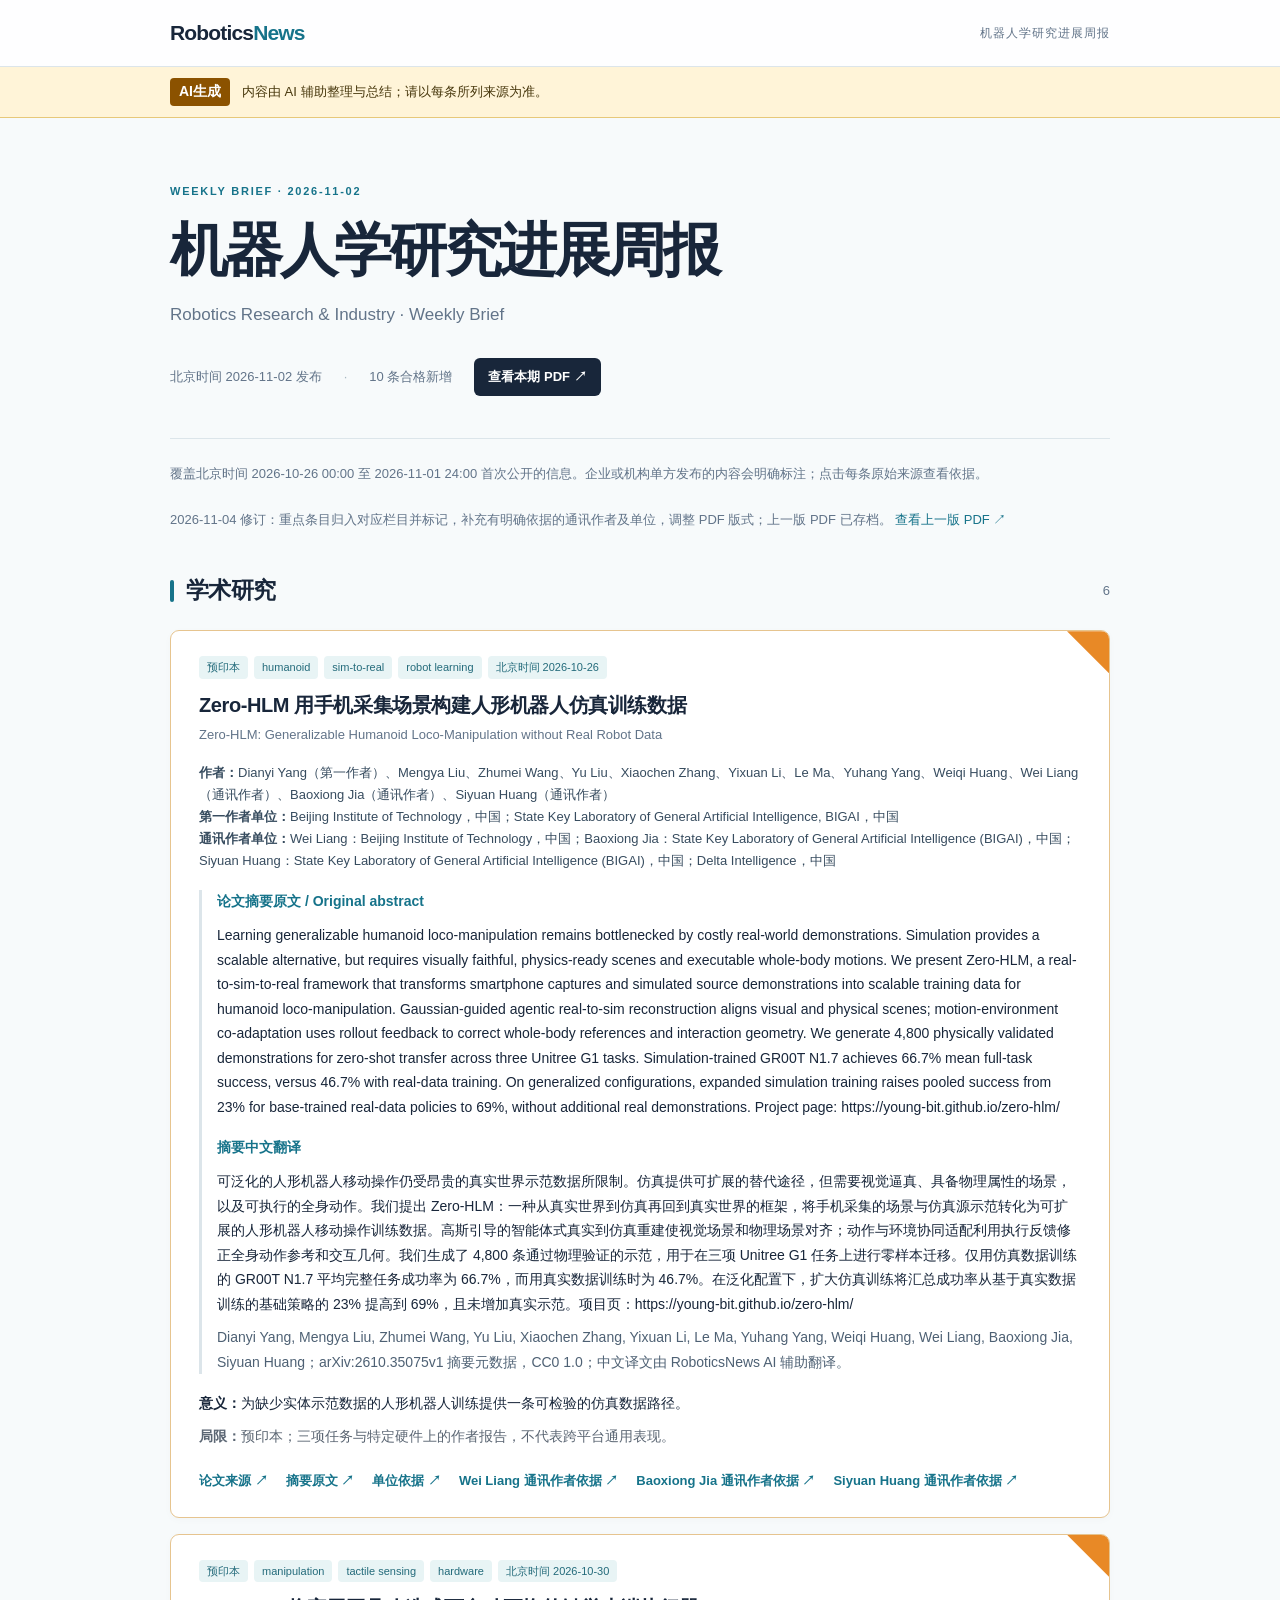
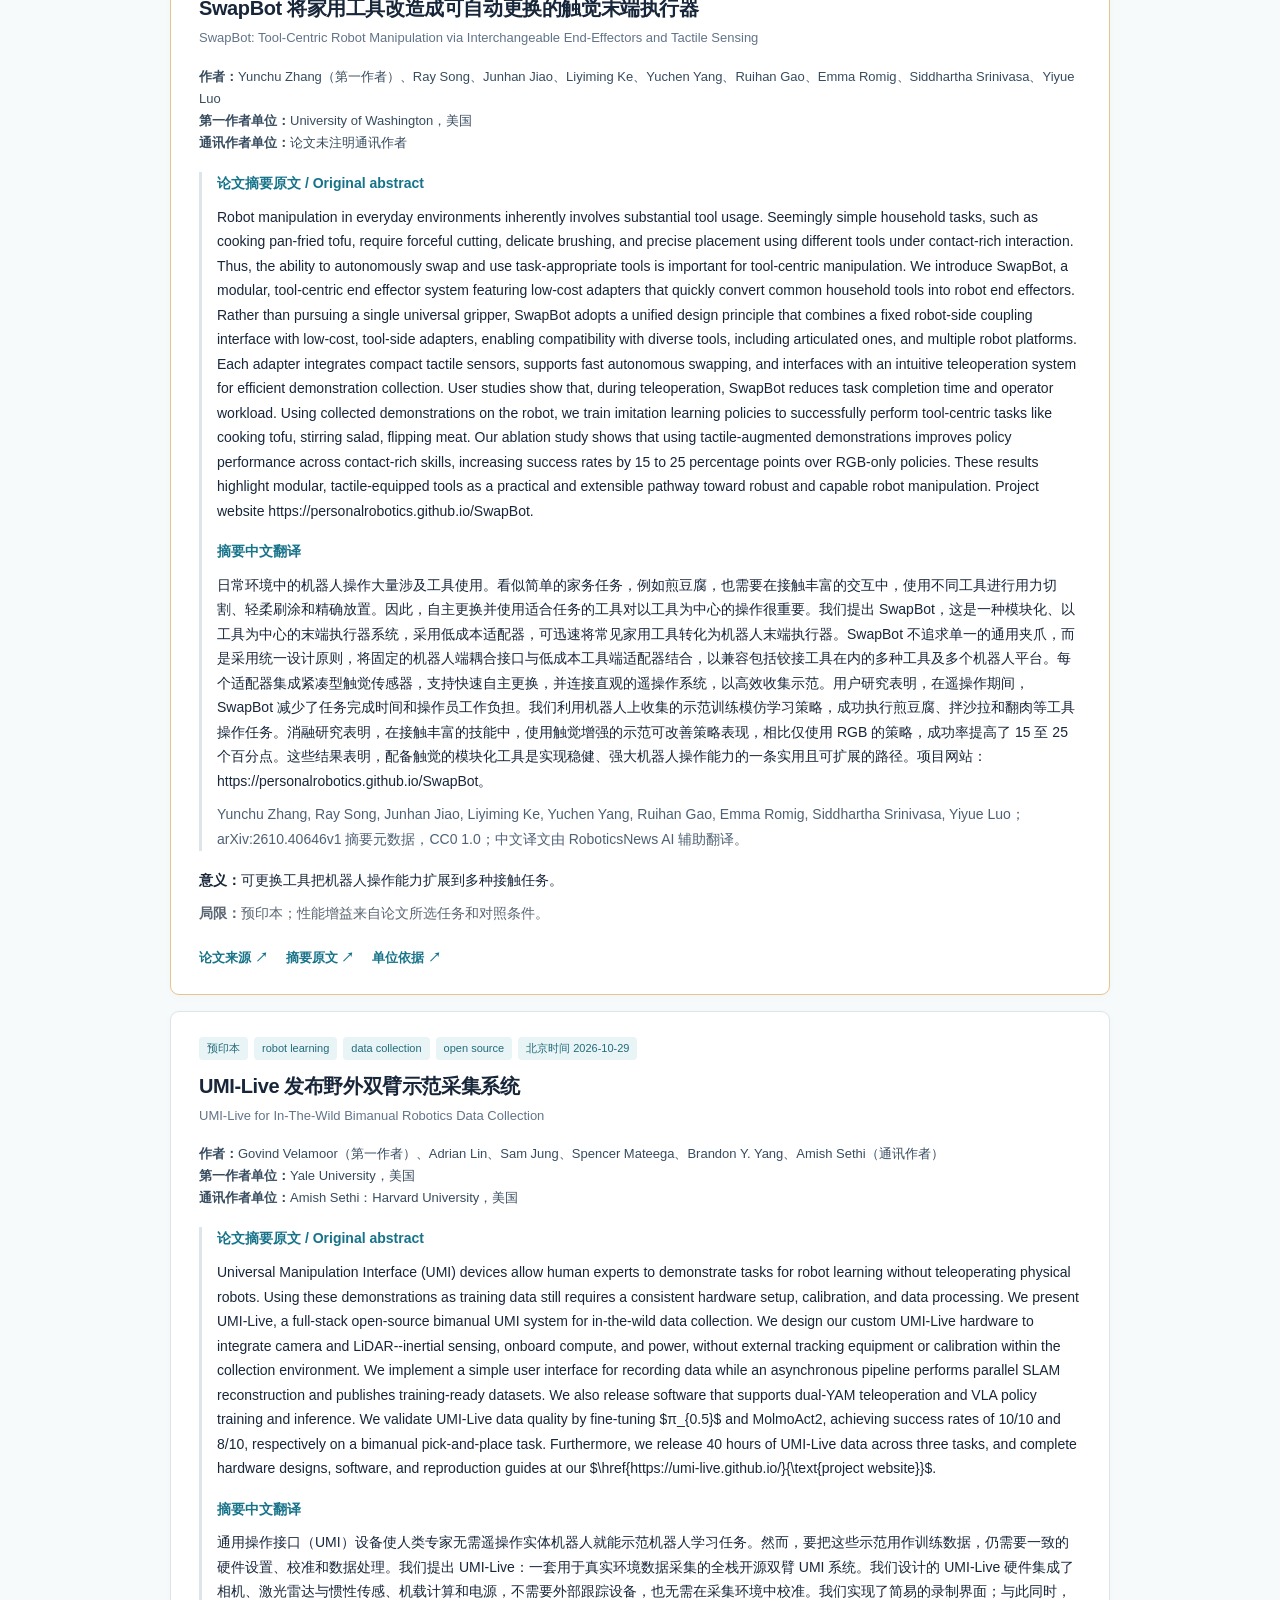
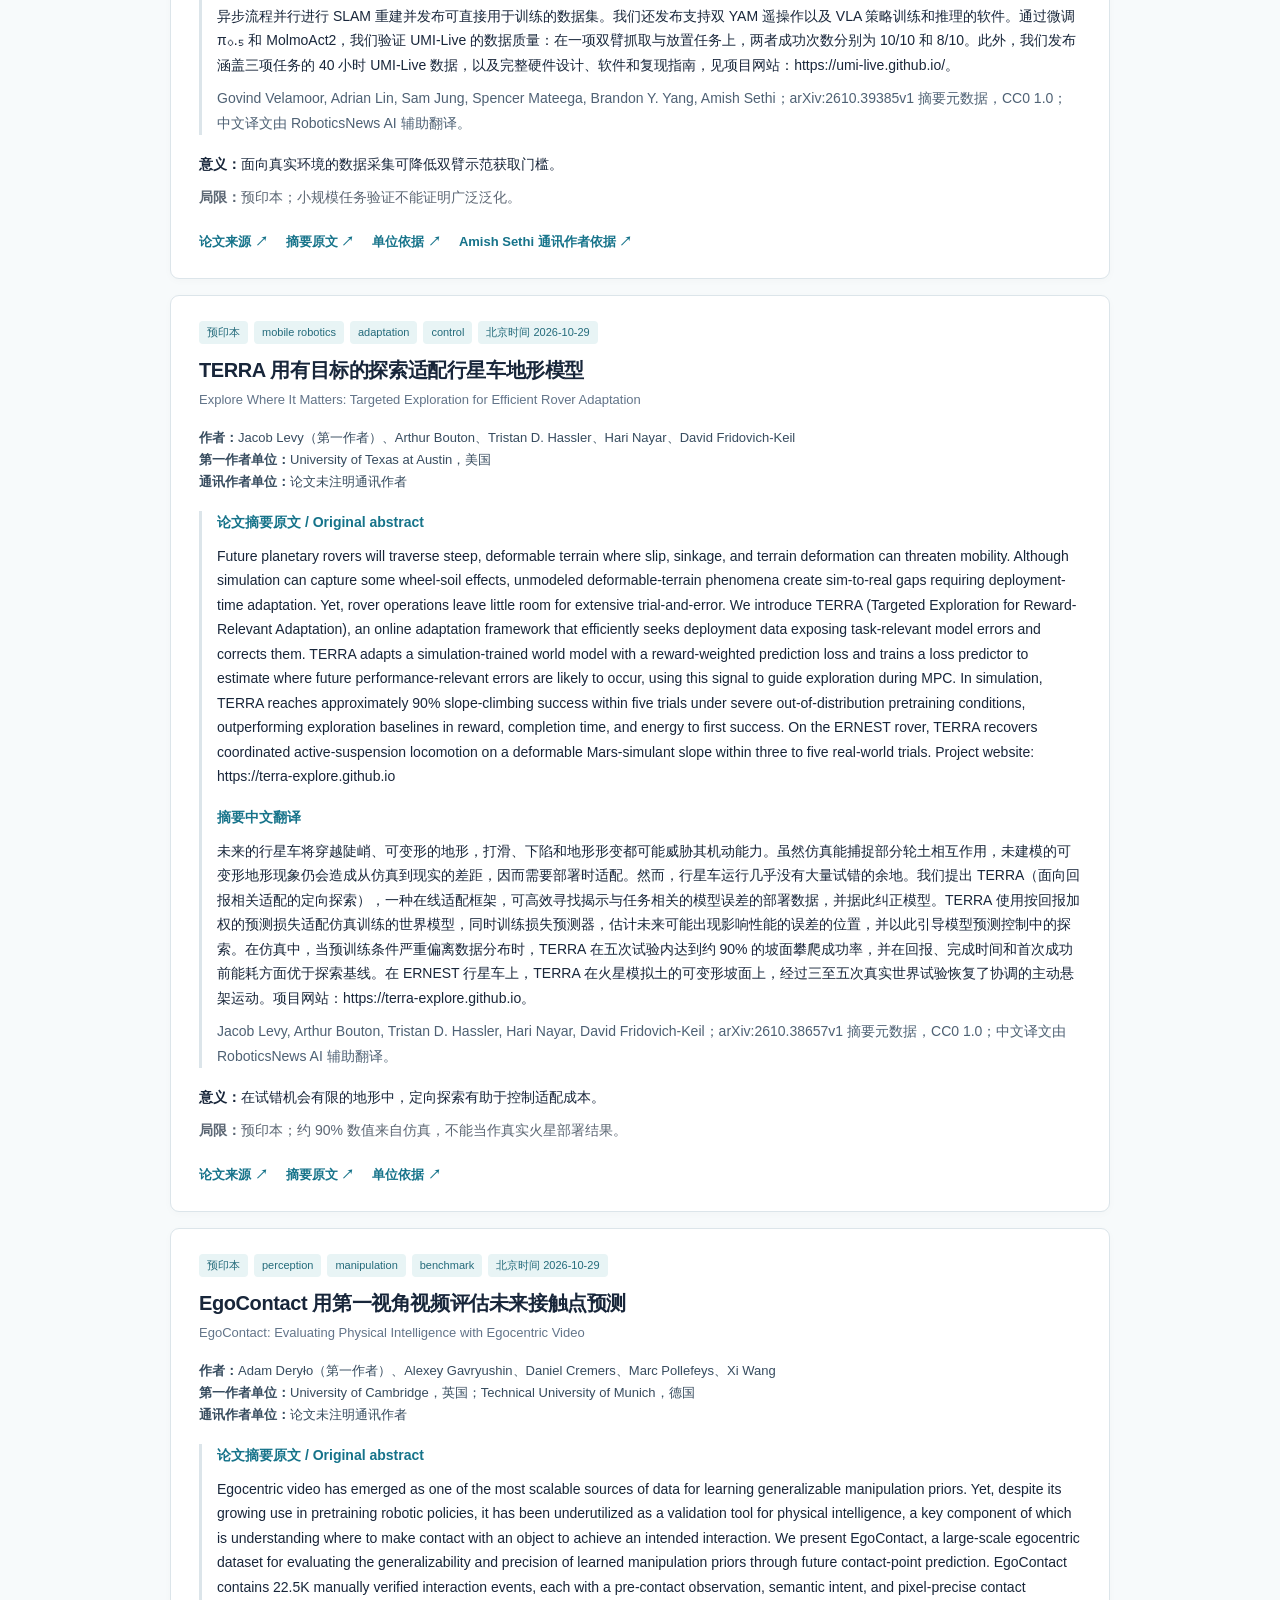
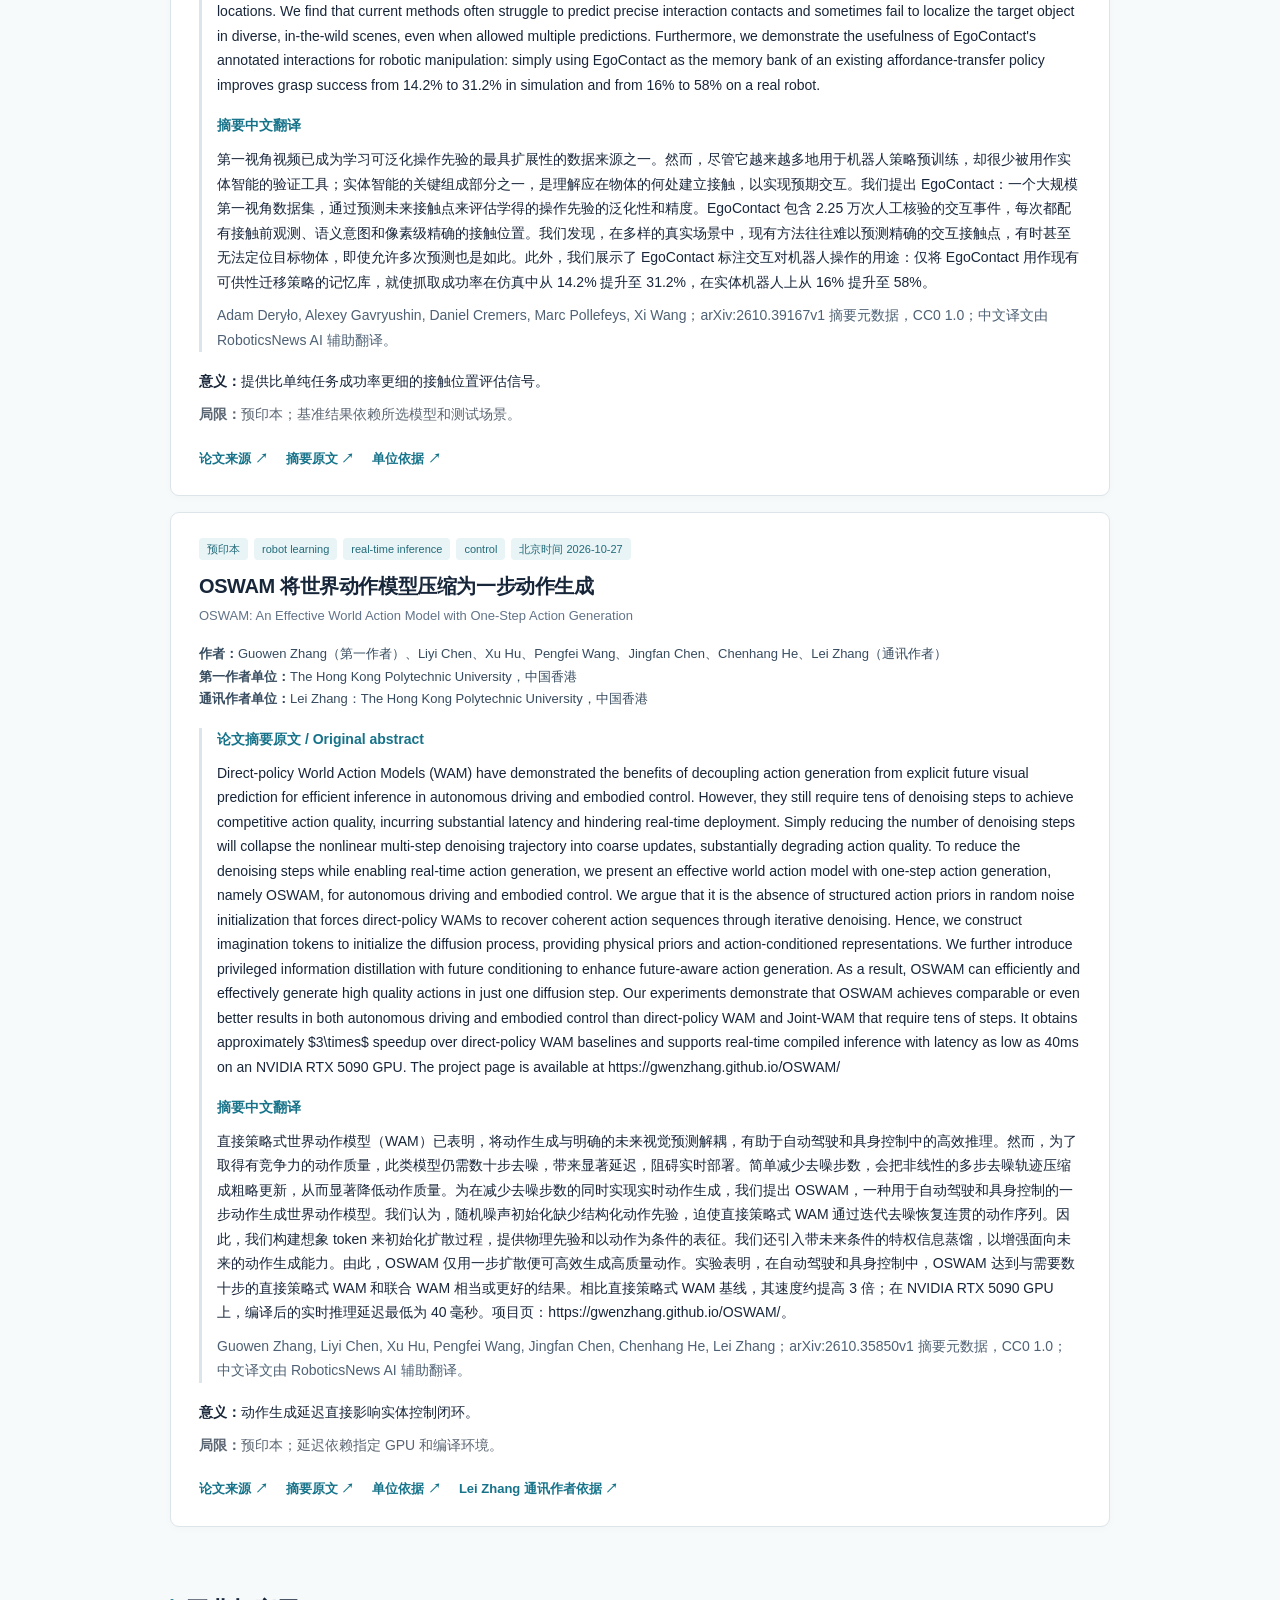
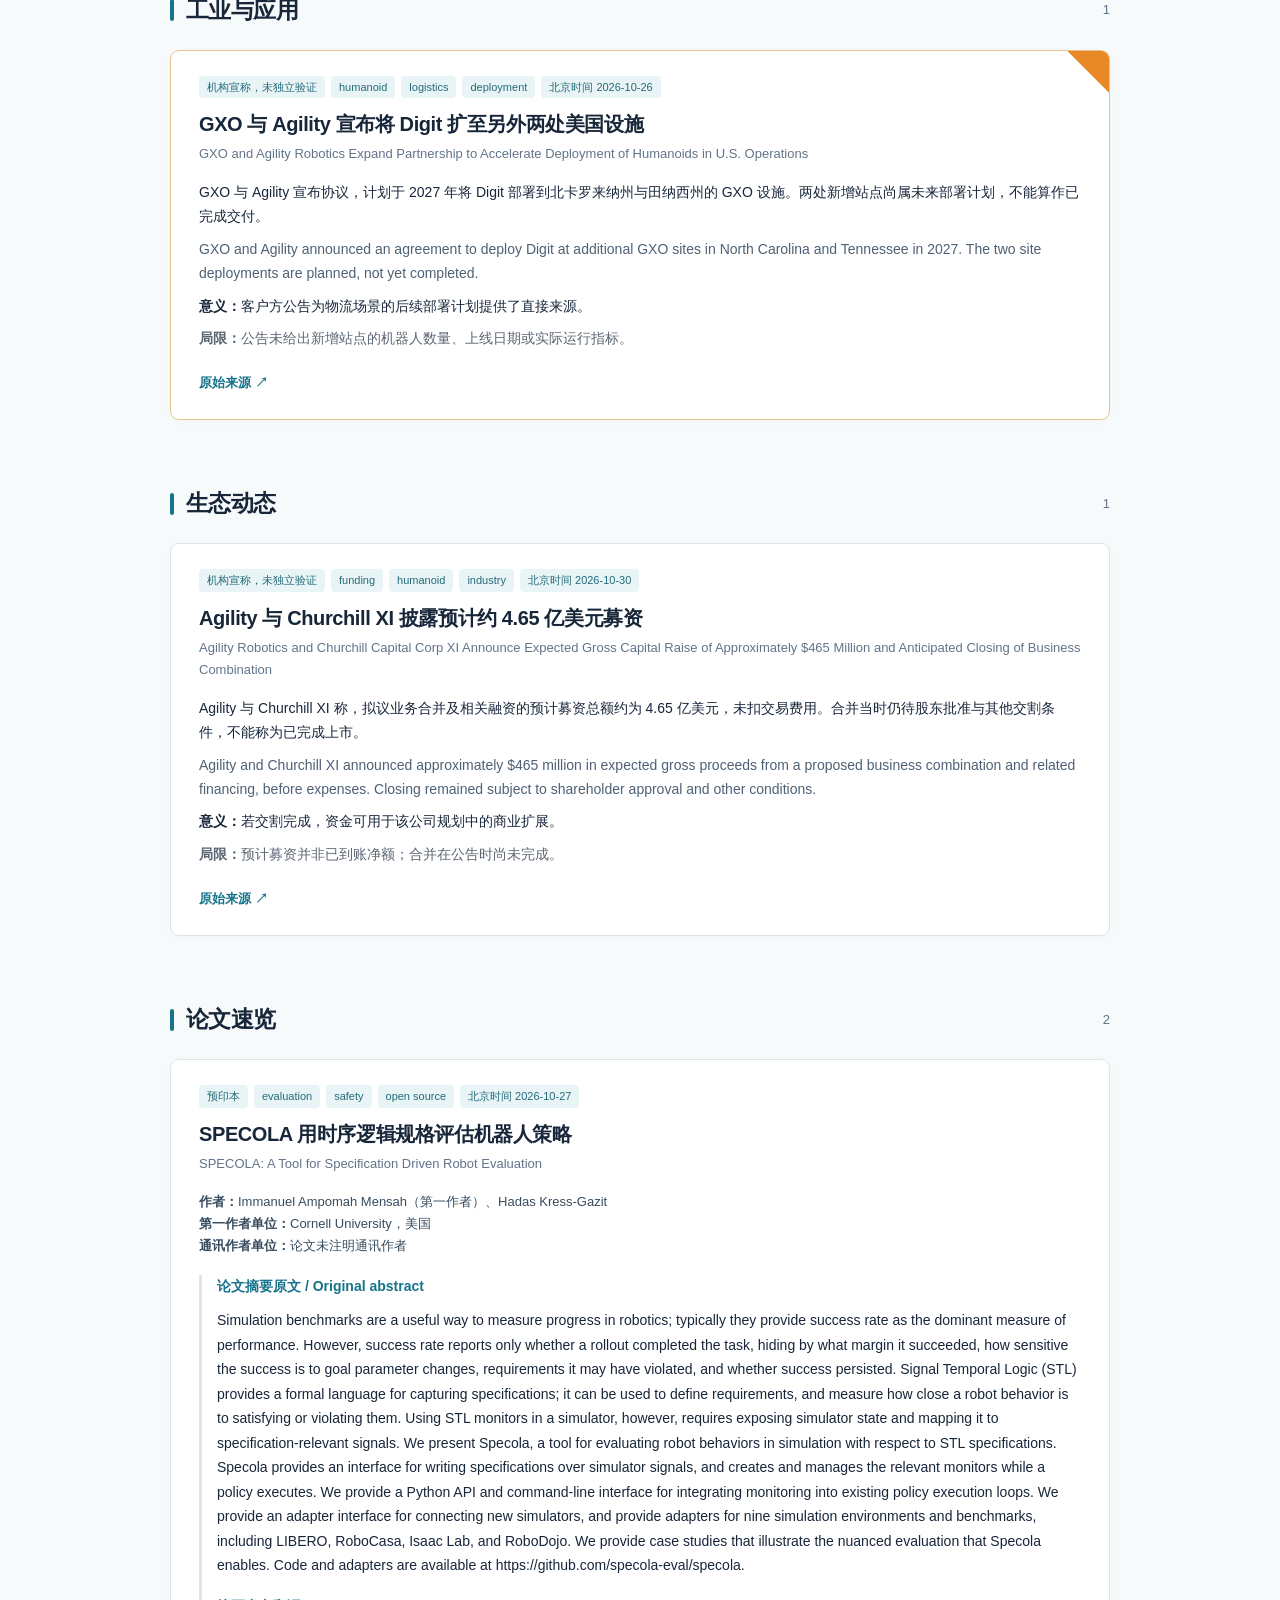
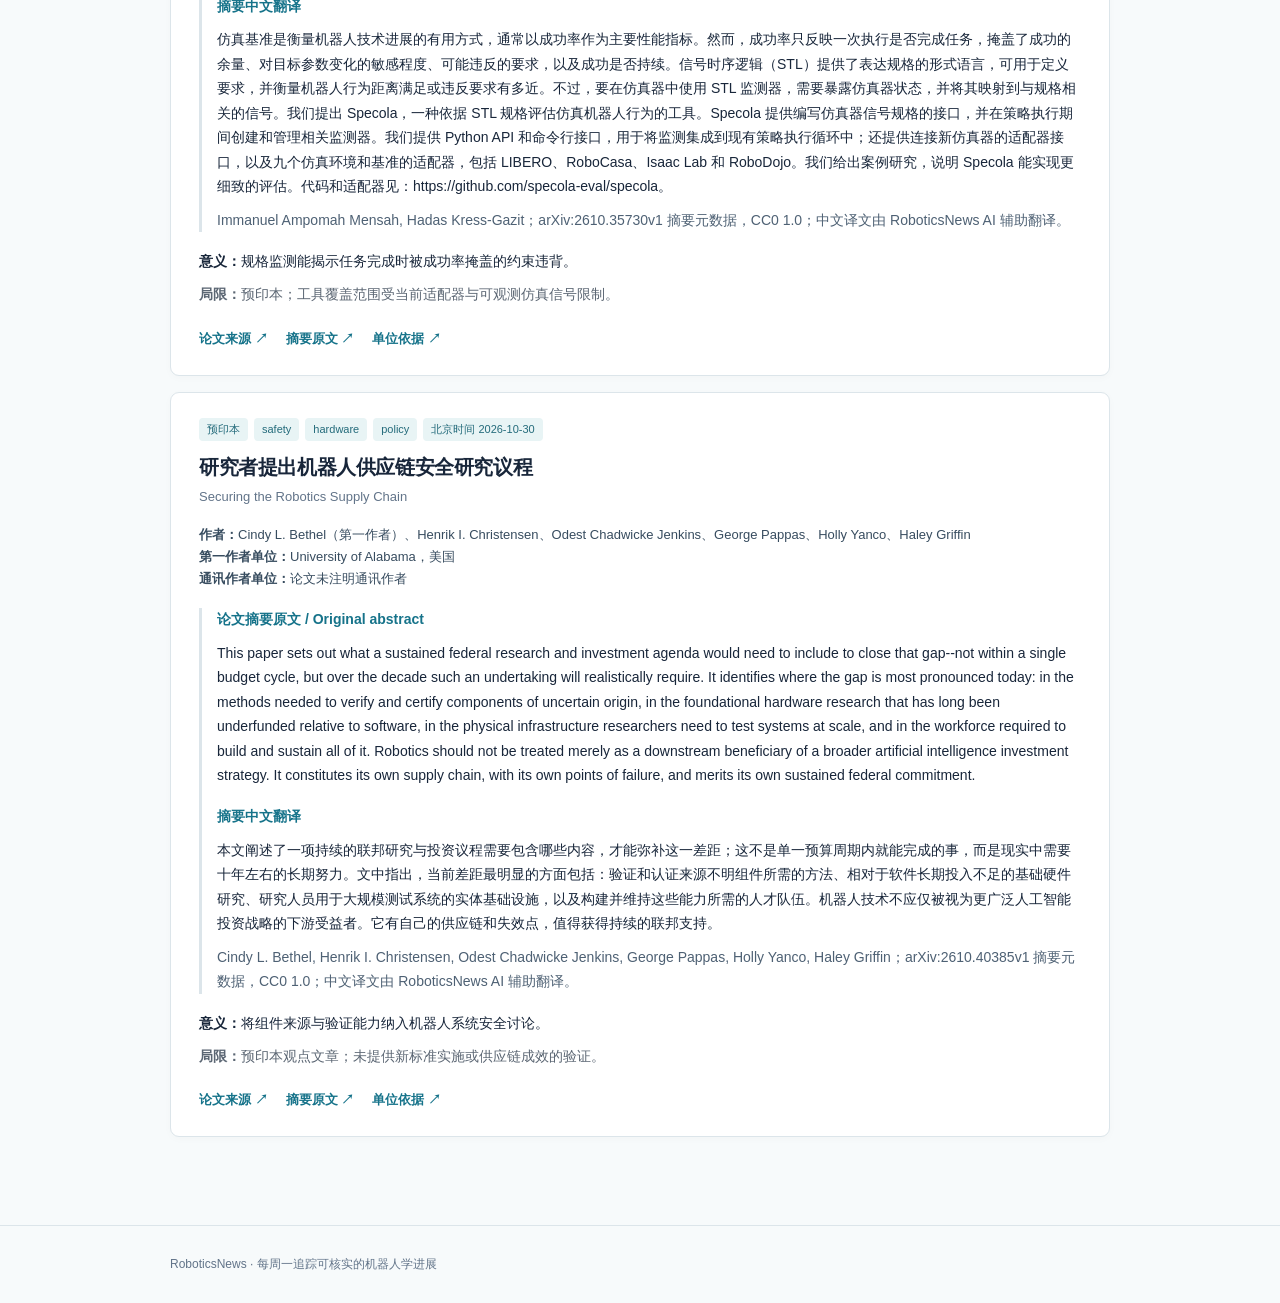
==== commit d1deada9: "Refine weekly issue layout and corresponding author details" ====
--- a/site/index.html
+++ b/site/index.html
@@ -1 +1 @@
-<!doctype html><html lang="zh-CN"><head><meta charset="utf-8"><meta name="viewport" content="width=device-width, initial-scale=1"><meta name="description" content="机器人学研究进展周报：论文、技术和产业动态"><title>2026-11-02 周报 · RoboticsNews</title><link rel="stylesheet" href="style.css"></head><body><header class="site-header"><div class="shell header-inner"><a class="brand" href="index.html">Robotics<span>News</span></a><span class="header-note">机器人学研究进展周报</span></div></header><div class="ai-disclosure" role="note"><div class="shell"><strong>AI生成</strong><span>内容由 AI 辅助整理与总结；请以每条所列来源为准。</span></div></div><main class="shell"><section class="hero"><div class="eyebrow">WEEKLY BRIEF · 2026-11-02</div><h1>机器人学研究进展周报</h1><p class="hero-sub">Robotics Research & Industry · Weekly Brief</p><div class="hero-meta"><span>北京时间 2026-11-02 发布</span><span>10 条合格新增</span><a class="pdf-link" href="https://raw.githubusercontent.com/Hancheng-Guo/RoboticsNews/main/diarys/2026-11-02.pdf" target="_blank" rel="noopener noreferrer">查看本期 PDF ↗</a></div></section><p class="issue-note">覆盖北京时间 2026-10-26 00:00 至 2026-11-01 24:00 首次公开的信息。企业或机构单方发布的内容会明确标注；点击每条原始来源查看依据。</p><p class="issue-note">2026-11-03 修订：补齐 8 篇论文的第一作者单位、arXiv 摘要原文及中文翻译；初版 PDF 已存档。 <a href="https://raw.githubusercontent.com/Hancheng-Guo/RoboticsNews/main/diarys/2026-11-02.v1.pdf" target="_blank" rel="noopener noreferrer">查看初版 PDF ↗</a></p><section class="content-section"><div class="section-title"><span class="section-mark"></span><h2>本周重点</h2><span class="section-count">3</span></div><div class="entries"><article class="entry" id="arxiv-2610.35075"><div class="tags"><span class="tag">预印本</span><span class="tag">humanoid</span><span class="tag">sim-to-real</span><span class="tag">robot learning</span><span class="tag">北京时间 2026-10-26</span></div><h3>Zero-HLM 用手机采集场景构建人形机器人仿真训练数据</h3><p class="entry-en-title">Zero-HLM: Generalizable Humanoid Loco-Manipulation without Real Robot Data</p><p class="paper-affiliation"><strong>作者：</strong>Dianyi Yang（第一作者）、Mengya Liu、Zhumei Wang、Yu Liu、Xiaochen Zhang、Yixuan Li、Le Ma、Yuhang Yang、Weiqi Huang、Wei Liang、Baoxiong Jia、Siyuan Huang<br><strong>第一作者单位：</strong>Beijing Institute of Technology，中国；State Key Laboratory of General Artificial Intelligence, BIGAI，中国</p><div class="paper-abstract"><h4>论文摘要原文 / Original abstract</h4><p lang="en">Learning generalizable humanoid loco-manipulation remains bottlenecked by costly real-world demonstrations. Simulation provides a scalable alternative, but requires visually faithful, physics-ready scenes and executable whole-body motions. We present Zero-HLM, a real-to-sim-to-real framework that transforms smartphone captures and simulated source demonstrations into scalable training data for humanoid loco-manipulation. Gaussian-guided agentic real-to-sim reconstruction aligns visual and physical scenes; motion-environment co-adaptation uses rollout feedback to correct whole-body references and interaction geometry. We generate 4,800 physically validated demonstrations for zero-shot transfer across three Unitree G1 tasks. Simulation-trained GR00T N1.7 achieves 66.7% mean full-task success, versus 46.7% with real-data training. On generalized configurations, expanded simulation training raises pooled success from 23% for base-trained real-data policies to 69%, without additional real demonstrations. Project page: https://young-bit.github.io/zero-hlm/</p><h4>摘要中文翻译</h4><p lang="zh-CN">可泛化的人形机器人移动操作仍受昂贵的真实世界示范数据所限制。仿真提供可扩展的替代途径，但需要视觉逼真、具备物理属性的场景，以及可执行的全身动作。我们提出 Zero-HLM：一种从真实世界到仿真再回到真实世界的框架，将手机采集的场景与仿真源示范转化为可扩展的人形机器人移动操作训练数据。高斯引导的智能体式真实到仿真重建使视觉场景和物理场景对齐；动作与环境协同适配利用执行反馈修正全身动作参考和交互几何。我们生成了 4,800 条通过物理验证的示范，用于在三项 Unitree G1 任务上进行零样本迁移。仅用仿真数据训练的 GR00T N1.7 平均完整任务成功率为 66.7%，而用真实数据训练时为 46.7%。在泛化配置下，扩大仿真训练将汇总成功率从基于真实数据训练的基础策略的 23% 提高到 69%，且未增加真实示范。项目页：https://young-bit.github.io/zero-hlm/</p><p class="entry-en">Dianyi Yang, Mengya Liu, Zhumei Wang, Yu Liu, Xiaochen Zhang, Yixuan Li, Le Ma, Yuhang Yang, Weiqi Huang, Wei Liang, Baoxiong Jia, Siyuan Huang；arXiv:2610.35075v1 摘要元数据，CC0 1.0；中文译文由 RoboticsNews AI 辅助翻译。</p></div><p><strong>意义：</strong>为缺少实体示范数据的人形机器人训练提供一条可检验的仿真数据路径。</p><p class="limitations"><strong>局限：</strong>预印本；三项任务与特定硬件上的作者报告，不代表跨平台通用表现。</p><div class="entry-links"><a href="https://arxiv.org/abs/2610.35075" target="_blank" rel="noopener noreferrer">论文来源 ↗</a><a href="https://arxiv.org/abs/2610.35075v1" target="_blank" rel="noopener noreferrer">摘要原文 ↗</a><a href="https://arxiv.org/pdf/2610.35075v1" target="_blank" rel="noopener noreferrer">单位依据 ↗</a></div></article><article class="entry" id="arxiv-2610.40646"><div class="tags"><span class="tag">预印本</span><span class="tag">manipulation</span><span class="tag">tactile sensing</span><span class="tag">hardware</span><span class="tag">北京时间 2026-10-30</span></div><h3>SwapBot 将家用工具改造成可自动更换的触觉末端执行器</h3><p class="entry-en-title">SwapBot: Tool-Centric Robot Manipulation via Interchangeable End-Effectors and Tactile Sensing</p><p class="paper-affiliation"><strong>作者：</strong>Yunchu Zhang（第一作者）、Ray Song、Junhan Jiao、Liyiming Ke、Yuchen Yang、Ruihan Gao、Emma Romig、Siddhartha Srinivasa、Yiyue Luo<br><strong>第一作者单位：</strong>University of Washington，美国</p><div class="paper-abstract"><h4>论文摘要原文 / Original abstract</h4><p lang="en">Robot manipulation in everyday environments inherently involves substantial tool usage. Seemingly simple household tasks, such as cooking pan-fried tofu, require forceful cutting, delicate brushing, and precise placement using different tools under contact-rich interaction. Thus, the ability to autonomously swap and use task-appropriate tools is important for tool-centric manipulation. We introduce SwapBot, a modular, tool-centric end effector system featuring low-cost adapters that quickly convert common household tools into robot end effectors. Rather than pursuing a single universal gripper, SwapBot adopts a unified design principle that combines a fixed robot-side coupling interface with low-cost, tool-side adapters, enabling compatibility with diverse tools, including articulated ones, and multiple robot platforms. Each adapter integrates compact tactile sensors, supports fast autonomous swapping, and interfaces with an intuitive teleoperation system for efficient demonstration collection. User studies show that, during teleoperation, SwapBot reduces task completion time and operator workload. Using collected demonstrations on the robot, we train imitation learning policies to successfully perform tool-centric tasks like cooking tofu, stirring salad, flipping meat. Our ablation study shows that using tactile-augmented demonstrations improves policy performance across contact-rich skills, increasing success rates by 15 to 25 percentage points over RGB-only policies. These results highlight modular, tactile-equipped tools as a practical and extensible pathway toward robust and capable robot manipulation. Project website https://personalrobotics.github.io/SwapBot.</p><h4>摘要中文翻译</h4><p lang="zh-CN">日常环境中的机器人操作大量涉及工具使用。看似简单的家务任务，例如煎豆腐，也需要在接触丰富的交互中，使用不同工具进行用力切割、轻柔刷涂和精确放置。因此，自主更换并使用适合任务的工具对以工具为中心的操作很重要。我们提出 SwapBot，这是一种模块化、以工具为中心的末端执行器系统，采用低成本适配器，可迅速将常见家用工具转化为机器人末端执行器。SwapBot 不追求单一的通用夹爪，而是采用统一设计原则，将固定的机器人端耦合接口与低成本工具端适配器结合，以兼容包括铰接工具在内的多种工具及多个机器人平台。每个适配器集成紧凑型触觉传感器，支持快速自主更换，并连接直观的遥操作系统，以高效收集示范。用户研究表明，在遥操作期间，SwapBot 减少了任务完成时间和操作员工作负担。我们利用机器人上收集的示范训练模仿学习策略，成功执行煎豆腐、拌沙拉和翻肉等工具操作任务。消融研究表明，在接触丰富的技能中，使用触觉增强的示范可改善策略表现，相比仅使用 RGB 的策略，成功率提高了 15 至 25 个百分点。这些结果表明，配备触觉的模块化工具是实现稳健、强大机器人操作能力的一条实用且可扩展的路径。项目网站：https://personalrobotics.github.io/SwapBot。</p><p class="entry-en">Yunchu Zhang, Ray Song, Junhan Jiao, Liyiming Ke, Yuchen Yang, Ruihan Gao, Emma Romig, Siddhartha Srinivasa, Yiyue Luo；arXiv:2610.40646v1 摘要元数据，CC0 1.0；中文译文由 RoboticsNews AI 辅助翻译。</p></div><p><strong>意义：</strong>可更换工具把机器人操作能力扩展到多种接触任务。</p><p class="limitations"><strong>局限：</strong>预印本；性能增益来自论文所选任务和对照条件。</p><div class="entry-links"><a href="https://arxiv.org/abs/2610.40646" target="_blank" rel="noopener noreferrer">论文来源 ↗</a><a href="https://arxiv.org/abs/2610.40646v1" target="_blank" rel="noopener noreferrer">摘要原文 ↗</a><a href="https://arxiv.org/pdf/2610.40646v1" target="_blank" rel="noopener noreferrer">单位依据 ↗</a></div></article><article class="entry" id="gxo-agility-2026-10-26"><div class="tags"><span class="tag">机构宣称，未独立验证</span><span class="tag">humanoid</span><span class="tag">logistics</span><span class="tag">deployment</span><span class="tag">北京时间 2026-10-26</span></div><h3>GXO 与 Agility 宣布将 Digit 扩至另外两处美国设施</h3><p class="entry-en-title">GXO and Agility Robotics Expand Partnership to Accelerate Deployment of Humanoids in U.S. Operations</p><p>GXO 与 Agility 宣布协议，计划于 2027 年将 Digit 部署到北卡罗来纳州与田纳西州的 GXO 设施。两处新增站点尚属未来部署计划，不能算作已完成交付。</p><p class="entry-en" lang="en">GXO and Agility announced an agreement to deploy Digit at additional GXO sites in North Carolina and Tennessee in 2027. The two site deployments are planned, not yet completed.</p><p><strong>意义：</strong>客户方公告为物流场景的后续部署计划提供了直接来源。</p><p class="limitations"><strong>局限：</strong>公告未给出新增站点的机器人数量、上线日期或实际运行指标。</p><div class="entry-links"><a href="https://investors.gxo.com/news-releases/news-release-details/gxo-and-agility-robotics-expand-partnership-accelerate" target="_blank" rel="noopener noreferrer">原始来源 ↗</a></div></article></div></section><section class="content-section"><div class="section-title"><span class="section-mark"></span><h2>学术研究</h2><span class="section-count">4</span></div><div class="entries"><article class="entry" id="arxiv-2610.35850"><div class="tags"><span class="tag">预印本</span><span class="tag">robot learning</span><span class="tag">real-time inference</span><span class="tag">control</span><span class="tag">北京时间 2026-10-27</span></div><h3>OSWAM 将世界动作模型压缩为一步动作生成</h3><p class="entry-en-title">OSWAM: An Effective World Action Model with One-Step Action Generation</p><p class="paper-affiliation"><strong>作者：</strong>Guowen Zhang（第一作者）、Liyi Chen、Xu Hu、Pengfei Wang、Jingfan Chen、Chenhang He、Lei Zhang<br><strong>第一作者单位：</strong>The Hong Kong Polytechnic University，中国香港</p><div class="paper-abstract"><h4>论文摘要原文 / Original abstract</h4><p lang="en">Direct-policy World Action Models (WAM) have demonstrated the benefits of decoupling action generation from explicit future visual prediction for efficient inference in autonomous driving and embodied control. However, they still require tens of denoising steps to achieve competitive action quality, incurring substantial latency and hindering real-time deployment. Simply reducing the number of denoising steps will collapse the nonlinear multi-step denoising trajectory into coarse updates, substantially degrading action quality. To reduce the denoising steps while enabling real-time action generation, we present an effective world action model with one-step action generation, namely OSWAM, for autonomous driving and embodied control. We argue that it is the absence of structured action priors in random noise initialization that forces direct-policy WAMs to recover coherent action sequences through iterative denoising. Hence, we construct imagination tokens to initialize the diffusion process, providing physical priors and action-conditioned representations. We further introduce privileged information distillation with future conditioning to enhance future-aware action generation. As a result, OSWAM can efficiently and effectively generate high quality actions in just one diffusion step. Our experiments demonstrate that OSWAM achieves comparable or even better results in both autonomous driving and embodied control than direct-policy WAM and Joint-WAM that require tens of steps. It obtains approximately $3\times$ speedup over direct-policy WAM baselines and supports real-time compiled inference with latency as low as 40ms on an NVIDIA RTX 5090 GPU. The project page is available at https://gwenzhang.github.io/OSWAM/</p><h4>摘要中文翻译</h4><p lang="zh-CN">直接策略式世界动作模型（WAM）已表明，将动作生成与明确的未来视觉预测解耦，有助于自动驾驶和具身控制中的高效推理。然而，为了取得有竞争力的动作质量，此类模型仍需数十步去噪，带来显著延迟，阻碍实时部署。简单减少去噪步数，会把非线性的多步去噪轨迹压缩成粗略更新，从而显著降低动作质量。为在减少去噪步数的同时实现实时动作生成，我们提出 OSWAM，一种用于自动驾驶和具身控制的一步动作生成世界动作模型。我们认为，随机噪声初始化缺少结构化动作先验，迫使直接策略式 WAM 通过迭代去噪恢复连贯的动作序列。因此，我们构建想象 token 来初始化扩散过程，提供物理先验和以动作为条件的表征。我们还引入带未来条件的特权信息蒸馏，以增强面向未来的动作生成能力。由此，OSWAM 仅用一步扩散便可高效生成高质量动作。实验表明，在自动驾驶和具身控制中，OSWAM 达到与需要数十步的直接策略式 WAM 和联合 WAM 相当或更好的结果。相比直接策略式 WAM 基线，其速度约提高 3 倍；在 NVIDIA RTX 5090 GPU 上，编译后的实时推理延迟最低为 40 毫秒。项目页：https://gwenzhang.github.io/OSWAM/。</p><p class="entry-en">Guowen Zhang, Liyi Chen, Xu Hu, Pengfei Wang, Jingfan Chen, Chenhang He, Lei Zhang；arXiv:2610.35850v1 摘要元数据，CC0 1.0；中文译文由 RoboticsNews AI 辅助翻译。</p></div><p><strong>意义：</strong>动作生成延迟直接影响实体控制闭环。</p><p class="limitations"><strong>局限：</strong>预印本；延迟依赖指定 GPU 和编译环境。</p><div class="entry-links"><a href="https://arxiv.org/abs/2610.35850" target="_blank" rel="noopener noreferrer">论文来源 ↗</a><a href="https://arxiv.org/abs/2610.35850v1" target="_blank" rel="noopener noreferrer">摘要原文 ↗</a><a href="https://arxiv.org/pdf/2610.35850v1" target="_blank" rel="noopener noreferrer">单位依据 ↗</a></div></article><article class="entry" id="arxiv-2610.38657"><div class="tags"><span class="tag">预印本</span><span class="tag">mobile robotics</span><span class="tag">adaptation</span><span class="tag">control</span><span class="tag">北京时间 2026-10-29</span></div><h3>TERRA 用有目标的探索适配行星车地形模型</h3><p class="entry-en-title">Explore Where It Matters: Targeted Exploration for Efficient Rover Adaptation</p><p class="paper-affiliation"><strong>作者：</strong>Jacob Levy（第一作者）、Arthur Bouton、Tristan D. Hassler、Hari Nayar、David Fridovich-Keil<br><strong>第一作者单位：</strong>University of Texas at Austin，美国</p><div class="paper-abstract"><h4>论文摘要原文 / Original abstract</h4><p lang="en">Future planetary rovers will traverse steep, deformable terrain where slip, sinkage, and terrain deformation can threaten mobility. Although simulation can capture some wheel-soil effects, unmodeled deformable-terrain phenomena create sim-to-real gaps requiring deployment-time adaptation. Yet, rover operations leave little room for extensive trial-and-error. We introduce TERRA (Targeted Exploration for Reward-Relevant Adaptation), an online adaptation framework that efficiently seeks deployment data exposing task-relevant model errors and corrects them. TERRA adapts a simulation-trained world model with a reward-weighted prediction loss and trains a loss predictor to estimate where future performance-relevant errors are likely to occur, using this signal to guide exploration during MPC. In simulation, TERRA reaches approximately 90% slope-climbing success within five trials under severe out-of-distribution pretraining conditions, outperforming exploration baselines in reward, completion time, and energy to first success. On the ERNEST rover, TERRA recovers coordinated active-suspension locomotion on a deformable Mars-simulant slope within three to five real-world trials. Project website: https://terra-explore.github.io</p><h4>摘要中文翻译</h4><p lang="zh-CN">未来的行星车将穿越陡峭、可变形的地形，打滑、下陷和地形形变都可能威胁其机动能力。虽然仿真能捕捉部分轮土相互作用，未建模的可变形地形现象仍会造成从仿真到现实的差距，因而需要部署时适配。然而，行星车运行几乎没有大量试错的余地。我们提出 TERRA（面向回报相关适配的定向探索），一种在线适配框架，可高效寻找揭示与任务相关的模型误差的部署数据，并据此纠正模型。TERRA 使用按回报加权的预测损失适配仿真训练的世界模型，同时训练损失预测器，估计未来可能出现影响性能的误差的位置，并以此引导模型预测控制中的探索。在仿真中，当预训练条件严重偏离数据分布时，TERRA 在五次试验内达到约 90% 的坡面攀爬成功率，并在回报、完成时间和首次成功前能耗方面优于探索基线。在 ERNEST 行星车上，TERRA 在火星模拟土的可变形坡面上，经过三至五次真实世界试验恢复了协调的主动悬架运动。项目网站：https://terra-explore.github.io。</p><p class="entry-en">Jacob Levy, Arthur Bouton, Tristan D. Hassler, Hari Nayar, David Fridovich-Keil；arXiv:2610.38657v1 摘要元数据，CC0 1.0；中文译文由 RoboticsNews AI 辅助翻译。</p></div><p><strong>意义：</strong>在试错机会有限的地形中，定向探索有助于控制适配成本。</p><p class="limitations"><strong>局限：</strong>预印本；约 90% 数值来自仿真，不能当作真实火星部署结果。</p><div class="entry-links"><a href="https://arxiv.org/abs/2610.38657" target="_blank" rel="noopener noreferrer">论文来源 ↗</a><a href="https://arxiv.org/abs/2610.38657v1" target="_blank" rel="noopener noreferrer">摘要原文 ↗</a><a href="https://arxiv.org/pdf/2610.38657v1" target="_blank" rel="noopener noreferrer">单位依据 ↗</a></div></article><article class="entry" id="arxiv-2610.39167"><div class="tags"><span class="tag">预印本</span><span class="tag">perception</span><span class="tag">manipulation</span><span class="tag">benchmark</span><span class="tag">北京时间 2026-10-29</span></div><h3>EgoContact 用第一视角视频评估未来接触点预测</h3><p class="entry-en-title">EgoContact: Evaluating Physical Intelligence with Egocentric Video</p><p class="paper-affiliation"><strong>作者：</strong>Adam Deryło（第一作者）、Alexey Gavryushin、Daniel Cremers、Marc Pollefeys、Xi Wang<br><strong>第一作者单位：</strong>University of Cambridge，英国；Technical University of Munich，德国</p><div class="paper-abstract"><h4>论文摘要原文 / Original abstract</h4><p lang="en">Egocentric video has emerged as one of the most scalable sources of data for learning generalizable manipulation priors. Yet, despite its growing use in pretraining robotic policies, it has been underutilized as a validation tool for physical intelligence, a key component of which is understanding where to make contact with an object to achieve an intended interaction. We present EgoContact, a large-scale egocentric dataset for evaluating the generalizability and precision of learned manipulation priors through future contact-point prediction. EgoContact contains 22.5K manually verified interaction events, each with a pre-contact observation, semantic intent, and pixel-precise contact locations. We find that current methods often struggle to predict precise interaction contacts and sometimes fail to localize the target object in diverse, in-the-wild scenes, even when allowed multiple predictions. Furthermore, we demonstrate the usefulness of EgoContact&#39;s annotated interactions for robotic manipulation: simply using EgoContact as the memory bank of an existing affordance-transfer policy improves grasp success from 14.2% to 31.2% in simulation and from 16% to 58% on a real robot.</p><h4>摘要中文翻译</h4><p lang="zh-CN">第一视角视频已成为学习可泛化操作先验的最具扩展性的数据来源之一。然而，尽管它越来越多地用于机器人策略预训练，却很少被用作实体智能的验证工具；实体智能的关键组成部分之一，是理解应在物体的何处建立接触，以实现预期交互。我们提出 EgoContact：一个大规模第一视角数据集，通过预测未来接触点来评估学得的操作先验的泛化性和精度。EgoContact 包含 2.25 万次人工核验的交互事件，每次都配有接触前观测、语义意图和像素级精确的接触位置。我们发现，在多样的真实场景中，现有方法往往难以预测精确的交互接触点，有时甚至无法定位目标物体，即使允许多次预测也是如此。此外，我们展示了 EgoContact 标注交互对机器人操作的用途：仅将 EgoContact 用作现有可供性迁移策略的记忆库，就使抓取成功率在仿真中从 14.2% 提升至 31.2%，在实体机器人上从 16% 提升至 58%。</p><p class="entry-en">Adam Deryło, Alexey Gavryushin, Daniel Cremers, Marc Pollefeys, Xi Wang；arXiv:2610.39167v1 摘要元数据，CC0 1.0；中文译文由 RoboticsNews AI 辅助翻译。</p></div><p><strong>意义：</strong>提供比单纯任务成功率更细的接触位置评估信号。</p><p class="limitations"><strong>局限：</strong>预印本；基准结果依赖所选模型和测试场景。</p><div class="entry-links"><a href="https://arxiv.org/abs/2610.39167" target="_blank" rel="noopener noreferrer">论文来源 ↗</a><a href="https://arxiv.org/abs/2610.39167v1" target="_blank" rel="noopener noreferrer">摘要原文 ↗</a><a href="https://arxiv.org/pdf/2610.39167v1" target="_blank" rel="noopener noreferrer">单位依据 ↗</a></div></article><article class="entry" id="arxiv-2610.39385"><div class="tags"><span class="tag">预印本</span><span class="tag">robot learning</span><span class="tag">data collection</span><span class="tag">open source</span><span class="tag">北京时间 2026-10-29</span></div><h3>UMI-Live 发布野外双臂示范采集系统</h3><p class="entry-en-title">UMI-Live for In-The-Wild Bimanual Robotics Data Collection</p><p class="paper-affiliation"><strong>作者：</strong>Govind Velamoor（第一作者）、Adrian Lin、Sam Jung、Spencer Mateega、Brandon Y. Yang、Amish Sethi<br><strong>第一作者单位：</strong>Yale University，美国</p><div class="paper-abstract"><h4>论文摘要原文 / Original abstract</h4><p lang="en">Universal Manipulation Interface (UMI) devices allow human experts to demonstrate tasks for robot learning without teleoperating physical robots. Using these demonstrations as training data still requires a consistent hardware setup, calibration, and data processing. We present UMI-Live, a full-stack open-source bimanual UMI system for in-the-wild data collection. We design our custom UMI-Live hardware to integrate camera and LiDAR--inertial sensing, onboard compute, and power, without external tracking equipment or calibration within the collection environment. We implement a simple user interface for recording data while an asynchronous pipeline performs parallel SLAM reconstruction and publishes training-ready datasets. We also release software that supports dual-YAM teleoperation and VLA policy training and inference. We validate UMI-Live data quality by fine-tuning $π_{0.5}$ and MolmoAct2, achieving success rates of 10/10 and 8/10, respectively on a bimanual pick-and-place task. Furthermore, we release 40 hours of UMI-Live data across three tasks, and complete hardware designs, software, and reproduction guides at our $\href{https://umi-live.github.io/}{\text{project website}}$.</p><h4>摘要中文翻译</h4><p lang="zh-CN">通用操作接口（UMI）设备使人类专家无需遥操作实体机器人就能示范机器人学习任务。然而，要把这些示范用作训练数据，仍需要一致的硬件设置、校准和数据处理。我们提出 UMI-Live：一套用于真实环境数据采集的全栈开源双臂 UMI 系统。我们设计的 UMI-Live 硬件集成了相机、激光雷达与惯性传感、机载计算和电源，不需要外部跟踪设备，也无需在采集环境中校准。我们实现了简易的录制界面；与此同时，异步流程并行进行 SLAM 重建并发布可直接用于训练的数据集。我们还发布支持双 YAM 遥操作以及 VLA 策略训练和推理的软件。通过微调 π₀.₅ 和 MolmoAct2，我们验证 UMI-Live 的数据质量：在一项双臂抓取与放置任务上，两者成功次数分别为 10/10 和 8/10。此外，我们发布涵盖三项任务的 40 小时 UMI-Live 数据，以及完整硬件设计、软件和复现指南，见项目网站：https://umi-live.github.io/。</p><p class="entry-en">Govind Velamoor, Adrian Lin, Sam Jung, Spencer Mateega, Brandon Y. Yang, Amish Sethi；arXiv:2610.39385v1 摘要元数据，CC0 1.0；中文译文由 RoboticsNews AI 辅助翻译。</p></div><p><strong>意义：</strong>面向真实环境的数据采集可降低双臂示范获取门槛。</p><p class="limitations"><strong>局限：</strong>预印本；小规模任务验证不能证明广泛泛化。</p><div class="entry-links"><a href="https://arxiv.org/abs/2610.39385" target="_blank" rel="noopener noreferrer">论文来源 ↗</a><a href="https://arxiv.org/abs/2610.39385v1" target="_blank" rel="noopener noreferrer">摘要原文 ↗</a><a href="https://arxiv.org/pdf/2610.39385v1" target="_blank" rel="noopener noreferrer">单位依据 ↗</a></div></article></div></section><section class="content-section"><div class="section-title"><span class="section-mark"></span><h2>生态动态</h2><span class="section-count">1</span></div><div class="entries"><article class="entry" id="agility-capital-2026-10-30"><div class="tags"><span class="tag">机构宣称，未独立验证</span><span class="tag">funding</span><span class="tag">humanoid</span><span class="tag">industry</span><span class="tag">北京时间 2026-10-30</span></div><h3>Agility 与 Churchill XI 披露预计约 4.65 亿美元募资</h3><p class="entry-en-title">Agility Robotics and Churchill Capital Corp XI Announce Expected Gross Capital Raise of Approximately $465 Million and Anticipated Closing of Business Combination</p><p>Agility 与 Churchill XI 称，拟议业务合并及相关融资的预计募资总额约为 4.65 亿美元，未扣交易费用。合并当时仍待股东批准与其他交割条件，不能称为已完成上市。</p><p class="entry-en" lang="en">Agility and Churchill XI announced approximately $465 million in expected gross proceeds from a proposed business combination and related financing, before expenses. Closing remained subject to shareholder approval and other conditions.</p><p><strong>意义：</strong>若交割完成，资金可用于该公司规划中的商业扩展。</p><p class="limitations"><strong>局限：</strong>预计募资并非已到账净额；合并在公告时尚未完成。</p><div class="entry-links"><a href="https://www.agilityrobotics.com/content/agility-robotics-and-churchill-capital-corp-xi-announce-expected-gross-capital-raise-of-approximately-465-million-and-anticipated-closing-of-business-combination" target="_blank" rel="noopener noreferrer">原始来源 ↗</a></div></article></div></section><section class="content-section"><div class="section-title"><span class="section-mark"></span><h2>论文速览</h2><span class="section-count">2</span></div><div class="entries"><article class="entry" id="arxiv-2610.35730"><div class="tags"><span class="tag">预印本</span><span class="tag">evaluation</span><span class="tag">safety</span><span class="tag">open source</span><span class="tag">北京时间 2026-10-27</span></div><h3>SPECOLA 用时序逻辑规格评估机器人策略</h3><p class="entry-en-title">SPECOLA: A Tool for Specification Driven Robot Evaluation</p><p class="paper-affiliation"><strong>作者：</strong>Immanuel Ampomah Mensah（第一作者）、Hadas Kress-Gazit<br><strong>第一作者单位：</strong>Cornell University，美国</p><div class="paper-abstract"><h4>论文摘要原文 / Original abstract</h4><p lang="en">Simulation benchmarks are a useful way to measure progress in robotics; typically they provide success rate as the dominant measure of performance. However, success rate reports only whether a rollout completed the task, hiding by what margin it succeeded, how sensitive the success is to goal parameter changes, requirements it may have violated, and whether success persisted. Signal Temporal Logic (STL) provides a formal language for capturing specifications; it can be used to define requirements, and measure how close a robot behavior is to satisfying or violating them. Using STL monitors in a simulator, however, requires exposing simulator state and mapping it to specification-relevant signals. We present Specola, a tool for evaluating robot behaviors in simulation with respect to STL specifications. Specola provides an interface for writing specifications over simulator signals, and creates and manages the relevant monitors while a policy executes. We provide a Python API and command-line interface for integrating monitoring into existing policy execution loops. We provide an adapter interface for connecting new simulators, and provide adapters for nine simulation environments and benchmarks, including LIBERO, RoboCasa, Isaac Lab, and RoboDojo. We provide case studies that illustrate the nuanced evaluation that Specola enables. Code and adapters are available at https://github.com/specola-eval/specola.</p><h4>摘要中文翻译</h4><p lang="zh-CN">仿真基准是衡量机器人技术进展的有用方式，通常以成功率作为主要性能指标。然而，成功率只反映一次执行是否完成任务，掩盖了成功的余量、对目标参数变化的敏感程度、可能违反的要求，以及成功是否持续。信号时序逻辑（STL）提供了表达规格的形式语言，可用于定义要求，并衡量机器人行为距离满足或违反要求有多近。不过，要在仿真器中使用 STL 监测器，需要暴露仿真器状态，并将其映射到与规格相关的信号。我们提出 Specola，一种依据 STL 规格评估仿真机器人行为的工具。Specola 提供编写仿真器信号规格的接口，并在策略执行期间创建和管理相关监测器。我们提供 Python API 和命令行接口，用于将监测集成到现有策略执行循环中；还提供连接新仿真器的适配器接口，以及九个仿真环境和基准的适配器，包括 LIBERO、RoboCasa、Isaac Lab 和 RoboDojo。我们给出案例研究，说明 Specola 能实现更细致的评估。代码和适配器见：https://github.com/specola-eval/specola。</p><p class="entry-en">Immanuel Ampomah Mensah, Hadas Kress-Gazit；arXiv:2610.35730v1 摘要元数据，CC0 1.0；中文译文由 RoboticsNews AI 辅助翻译。</p></div><p><strong>意义：</strong>规格监测能揭示任务完成时被成功率掩盖的约束违背。</p><p class="limitations"><strong>局限：</strong>预印本；工具覆盖范围受当前适配器与可观测仿真信号限制。</p><div class="entry-links"><a href="https://arxiv.org/abs/2610.35730" target="_blank" rel="noopener noreferrer">论文来源 ↗</a><a href="https://arxiv.org/abs/2610.35730v1" target="_blank" rel="noopener noreferrer">摘要原文 ↗</a><a href="https://arxiv.org/pdf/2610.35730v1" target="_blank" rel="noopener noreferrer">单位依据 ↗</a></div></article><article class="entry" id="arxiv-2610.40385"><div class="tags"><span class="tag">预印本</span><span class="tag">safety</span><span class="tag">hardware</span><span class="tag">policy</span><span class="tag">北京时间 2026-10-30</span></div><h3>研究者提出机器人供应链安全研究议程</h3><p class="entry-en-title">Securing the Robotics Supply Chain</p><p class="paper-affiliation"><strong>作者：</strong>Cindy L. Bethel（第一作者）、Henrik I. Christensen、Odest Chadwicke Jenkins、George Pappas、Holly Yanco、Haley Griffin<br><strong>第一作者单位：</strong>University of Alabama，美国</p><div class="paper-abstract"><h4>论文摘要原文 / Original abstract</h4><p lang="en">This paper sets out what a sustained federal research and investment agenda would need to include to close that gap--not within a single budget cycle, but over the decade such an undertaking will realistically require. It identifies where the gap is most pronounced today: in the methods needed to verify and certify components of uncertain origin, in the foundational hardware research that has long been underfunded relative to software, in the physical infrastructure researchers need to test systems at scale, and in the workforce required to build and sustain all of it. Robotics should not be treated merely as a downstream beneficiary of a broader artificial intelligence investment strategy. It constitutes its own supply chain, with its own points of failure, and merits its own sustained federal commitment.</p><h4>摘要中文翻译</h4><p lang="zh-CN">本文阐述了一项持续的联邦研究与投资议程需要包含哪些内容，才能弥补这一差距；这不是单一预算周期内就能完成的事，而是现实中需要十年左右的长期努力。文中指出，当前差距最明显的方面包括：验证和认证来源不明组件所需的方法、相对于软件长期投入不足的基础硬件研究、研究人员用于大规模测试系统的实体基础设施，以及构建并维持这些能力所需的人才队伍。机器人技术不应仅被视为更广泛人工智能投资战略的下游受益者。它有自己的供应链和失效点，值得获得持续的联邦支持。</p><p class="entry-en">Cindy L. Bethel, Henrik I. Christensen, Odest Chadwicke Jenkins, George Pappas, Holly Yanco, Haley Griffin；arXiv:2610.40385v1 摘要元数据，CC0 1.0；中文译文由 RoboticsNews AI 辅助翻译。</p></div><p><strong>意义：</strong>将组件来源与验证能力纳入机器人系统安全讨论。</p><p class="limitations"><strong>局限：</strong>预印本观点文章；未提供新标准实施或供应链成效的验证。</p><div class="entry-links"><a href="https://arxiv.org/abs/2610.40385" target="_blank" rel="noopener noreferrer">论文来源 ↗</a><a href="https://arxiv.org/abs/2610.40385v1" target="_blank" rel="noopener noreferrer">摘要原文 ↗</a><a href="https://arxiv.org/pdf/2610.40385v1" target="_blank" rel="noopener noreferrer">单位依据 ↗</a></div></article></div></section></main><footer class="site-footer"><div class="shell">RoboticsNews · 每周一追踪可核实的机器人学进展</div></footer></body></html>+<!doctype html><html lang="zh-CN"><head><meta charset="utf-8"><meta name="viewport" content="width=device-width, initial-scale=1"><meta name="description" content="机器人学研究进展周报：论文、技术和产业动态"><title>2026-11-02 周报 · RoboticsNews</title><link rel="stylesheet" href="style.css"></head><body><header class="site-header"><div class="shell header-inner"><a class="brand" href="index.html">Robotics<span>News</span></a><span class="header-note">机器人学研究进展周报</span></div></header><div class="ai-disclosure" role="note"><div class="shell"><strong>AI生成</strong><span>内容由 AI 辅助整理与总结；请以每条所列来源为准。</span></div></div><main class="shell"><section class="hero"><div class="eyebrow">WEEKLY BRIEF · 2026-11-02</div><h1>机器人学研究进展周报</h1><p class="hero-sub">Robotics Research & Industry · Weekly Brief</p><div class="hero-meta"><span>北京时间 2026-11-02 发布</span><span>10 条合格新增</span><a class="pdf-link" href="https://raw.githubusercontent.com/Hancheng-Guo/RoboticsNews/main/diarys/2026-11-02.pdf" target="_blank" rel="noopener noreferrer">查看本期 PDF ↗</a></div></section><p class="issue-note">覆盖北京时间 2026-10-26 00:00 至 2026-11-01 24:00 首次公开的信息。企业或机构单方发布的内容会明确标注；点击每条原始来源查看依据。</p><p class="issue-note">2026-11-04 修订：重点条目归入对应栏目并标记，补充有明确依据的通讯作者及单位，调整 PDF 版式；上一版 PDF 已存档。 <a href="https://raw.githubusercontent.com/Hancheng-Guo/RoboticsNews/main/diarys/2026-11-02.v2.pdf" target="_blank" rel="noopener noreferrer">查看上一版 PDF ↗</a></p><section class="content-section"><div class="section-title"><span class="section-mark"></span><h2>学术研究</h2><span class="section-count">6</span></div><div class="entries"><article class="entry featured" id="arxiv-2610.35075"><span class="featured-corner" role="img" aria-label="重点条目" title="重点条目"></span><div class="tags"><span class="tag">预印本</span><span class="tag">humanoid</span><span class="tag">sim-to-real</span><span class="tag">robot learning</span><span class="tag">北京时间 2026-10-26</span></div><h3>Zero-HLM 用手机采集场景构建人形机器人仿真训练数据</h3><p class="entry-en-title">Zero-HLM: Generalizable Humanoid Loco-Manipulation without Real Robot Data</p><p class="paper-affiliation"><strong>作者：</strong>Dianyi Yang（第一作者）、Mengya Liu、Zhumei Wang、Yu Liu、Xiaochen Zhang、Yixuan Li、Le Ma、Yuhang Yang、Weiqi Huang、Wei Liang（通讯作者）、Baoxiong Jia（通讯作者）、Siyuan Huang（通讯作者）<br><strong>第一作者单位：</strong>Beijing Institute of Technology，中国；State Key Laboratory of General Artificial Intelligence, BIGAI，中国<br><strong>通讯作者单位：</strong>Wei Liang：Beijing Institute of Technology，中国；Baoxiong Jia：State Key Laboratory of General Artificial Intelligence (BIGAI)，中国；Siyuan Huang：State Key Laboratory of General Artificial Intelligence (BIGAI)，中国；Delta Intelligence，中国</p><div class="paper-abstract"><h4>论文摘要原文 / Original abstract</h4><p lang="en">Learning generalizable humanoid loco-manipulation remains bottlenecked by costly real-world demonstrations. Simulation provides a scalable alternative, but requires visually faithful, physics-ready scenes and executable whole-body motions. We present Zero-HLM, a real-to-sim-to-real framework that transforms smartphone captures and simulated source demonstrations into scalable training data for humanoid loco-manipulation. Gaussian-guided agentic real-to-sim reconstruction aligns visual and physical scenes; motion-environment co-adaptation uses rollout feedback to correct whole-body references and interaction geometry. We generate 4,800 physically validated demonstrations for zero-shot transfer across three Unitree G1 tasks. Simulation-trained GR00T N1.7 achieves 66.7% mean full-task success, versus 46.7% with real-data training. On generalized configurations, expanded simulation training raises pooled success from 23% for base-trained real-data policies to 69%, without additional real demonstrations. Project page: https://young-bit.github.io/zero-hlm/</p><h4>摘要中文翻译</h4><p lang="zh-CN">可泛化的人形机器人移动操作仍受昂贵的真实世界示范数据所限制。仿真提供可扩展的替代途径，但需要视觉逼真、具备物理属性的场景，以及可执行的全身动作。我们提出 Zero-HLM：一种从真实世界到仿真再回到真实世界的框架，将手机采集的场景与仿真源示范转化为可扩展的人形机器人移动操作训练数据。高斯引导的智能体式真实到仿真重建使视觉场景和物理场景对齐；动作与环境协同适配利用执行反馈修正全身动作参考和交互几何。我们生成了 4,800 条通过物理验证的示范，用于在三项 Unitree G1 任务上进行零样本迁移。仅用仿真数据训练的 GR00T N1.7 平均完整任务成功率为 66.7%，而用真实数据训练时为 46.7%。在泛化配置下，扩大仿真训练将汇总成功率从基于真实数据训练的基础策略的 23% 提高到 69%，且未增加真实示范。项目页：https://young-bit.github.io/zero-hlm/</p><p class="entry-en">Dianyi Yang, Mengya Liu, Zhumei Wang, Yu Liu, Xiaochen Zhang, Yixuan Li, Le Ma, Yuhang Yang, Weiqi Huang, Wei Liang, Baoxiong Jia, Siyuan Huang；arXiv:2610.35075v1 摘要元数据，CC0 1.0；中文译文由 RoboticsNews AI 辅助翻译。</p></div><p><strong>意义：</strong>为缺少实体示范数据的人形机器人训练提供一条可检验的仿真数据路径。</p><p class="limitations"><strong>局限：</strong>预印本；三项任务与特定硬件上的作者报告，不代表跨平台通用表现。</p><div class="entry-links"><a href="https://arxiv.org/abs/2610.35075" target="_blank" rel="noopener noreferrer">论文来源 ↗</a><a href="https://arxiv.org/abs/2610.35075v1" target="_blank" rel="noopener noreferrer">摘要原文 ↗</a><a href="https://arxiv.org/pdf/2610.35075v1" target="_blank" rel="noopener noreferrer">单位依据 ↗</a><a href="https://young-bit.github.io/zero-hlm/" target="_blank" rel="noopener noreferrer">Wei Liang 通讯作者依据 ↗</a><a href="https://young-bit.github.io/zero-hlm/" target="_blank" rel="noopener noreferrer">Baoxiong Jia 通讯作者依据 ↗</a><a href="https://young-bit.github.io/zero-hlm/" target="_blank" rel="noopener noreferrer">Siyuan Huang 通讯作者依据 ↗</a></div></article><article class="entry featured" id="arxiv-2610.40646"><span class="featured-corner" role="img" aria-label="重点条目" title="重点条目"></span><div class="tags"><span class="tag">预印本</span><span class="tag">manipulation</span><span class="tag">tactile sensing</span><span class="tag">hardware</span><span class="tag">北京时间 2026-10-30</span></div><h3>SwapBot 将家用工具改造成可自动更换的触觉末端执行器</h3><p class="entry-en-title">SwapBot: Tool-Centric Robot Manipulation via Interchangeable End-Effectors and Tactile Sensing</p><p class="paper-affiliation"><strong>作者：</strong>Yunchu Zhang（第一作者）、Ray Song、Junhan Jiao、Liyiming Ke、Yuchen Yang、Ruihan Gao、Emma Romig、Siddhartha Srinivasa、Yiyue Luo<br><strong>第一作者单位：</strong>University of Washington，美国<br><strong>通讯作者单位：</strong>论文未注明通讯作者</p><div class="paper-abstract"><h4>论文摘要原文 / Original abstract</h4><p lang="en">Robot manipulation in everyday environments inherently involves substantial tool usage. Seemingly simple household tasks, such as cooking pan-fried tofu, require forceful cutting, delicate brushing, and precise placement using different tools under contact-rich interaction. Thus, the ability to autonomously swap and use task-appropriate tools is important for tool-centric manipulation. We introduce SwapBot, a modular, tool-centric end effector system featuring low-cost adapters that quickly convert common household tools into robot end effectors. Rather than pursuing a single universal gripper, SwapBot adopts a unified design principle that combines a fixed robot-side coupling interface with low-cost, tool-side adapters, enabling compatibility with diverse tools, including articulated ones, and multiple robot platforms. Each adapter integrates compact tactile sensors, supports fast autonomous swapping, and interfaces with an intuitive teleoperation system for efficient demonstration collection. User studies show that, during teleoperation, SwapBot reduces task completion time and operator workload. Using collected demonstrations on the robot, we train imitation learning policies to successfully perform tool-centric tasks like cooking tofu, stirring salad, flipping meat. Our ablation study shows that using tactile-augmented demonstrations improves policy performance across contact-rich skills, increasing success rates by 15 to 25 percentage points over RGB-only policies. These results highlight modular, tactile-equipped tools as a practical and extensible pathway toward robust and capable robot manipulation. Project website https://personalrobotics.github.io/SwapBot.</p><h4>摘要中文翻译</h4><p lang="zh-CN">日常环境中的机器人操作大量涉及工具使用。看似简单的家务任务，例如煎豆腐，也需要在接触丰富的交互中，使用不同工具进行用力切割、轻柔刷涂和精确放置。因此，自主更换并使用适合任务的工具对以工具为中心的操作很重要。我们提出 SwapBot，这是一种模块化、以工具为中心的末端执行器系统，采用低成本适配器，可迅速将常见家用工具转化为机器人末端执行器。SwapBot 不追求单一的通用夹爪，而是采用统一设计原则，将固定的机器人端耦合接口与低成本工具端适配器结合，以兼容包括铰接工具在内的多种工具及多个机器人平台。每个适配器集成紧凑型触觉传感器，支持快速自主更换，并连接直观的遥操作系统，以高效收集示范。用户研究表明，在遥操作期间，SwapBot 减少了任务完成时间和操作员工作负担。我们利用机器人上收集的示范训练模仿学习策略，成功执行煎豆腐、拌沙拉和翻肉等工具操作任务。消融研究表明，在接触丰富的技能中，使用触觉增强的示范可改善策略表现，相比仅使用 RGB 的策略，成功率提高了 15 至 25 个百分点。这些结果表明，配备触觉的模块化工具是实现稳健、强大机器人操作能力的一条实用且可扩展的路径。项目网站：https://personalrobotics.github.io/SwapBot。</p><p class="entry-en">Yunchu Zhang, Ray Song, Junhan Jiao, Liyiming Ke, Yuchen Yang, Ruihan Gao, Emma Romig, Siddhartha Srinivasa, Yiyue Luo；arXiv:2610.40646v1 摘要元数据，CC0 1.0；中文译文由 RoboticsNews AI 辅助翻译。</p></div><p><strong>意义：</strong>可更换工具把机器人操作能力扩展到多种接触任务。</p><p class="limitations"><strong>局限：</strong>预印本；性能增益来自论文所选任务和对照条件。</p><div class="entry-links"><a href="https://arxiv.org/abs/2610.40646" target="_blank" rel="noopener noreferrer">论文来源 ↗</a><a href="https://arxiv.org/abs/2610.40646v1" target="_blank" rel="noopener noreferrer">摘要原文 ↗</a><a href="https://arxiv.org/pdf/2610.40646v1" target="_blank" rel="noopener noreferrer">单位依据 ↗</a></div></article><article class="entry" id="arxiv-2610.39385"><div class="tags"><span class="tag">预印本</span><span class="tag">robot learning</span><span class="tag">data collection</span><span class="tag">open source</span><span class="tag">北京时间 2026-10-29</span></div><h3>UMI-Live 发布野外双臂示范采集系统</h3><p class="entry-en-title">UMI-Live for In-The-Wild Bimanual Robotics Data Collection</p><p class="paper-affiliation"><strong>作者：</strong>Govind Velamoor（第一作者）、Adrian Lin、Sam Jung、Spencer Mateega、Brandon Y. Yang、Amish Sethi（通讯作者）<br><strong>第一作者单位：</strong>Yale University，美国<br><strong>通讯作者单位：</strong>Amish Sethi：Harvard University，美国</p><div class="paper-abstract"><h4>论文摘要原文 / Original abstract</h4><p lang="en">Universal Manipulation Interface (UMI) devices allow human experts to demonstrate tasks for robot learning without teleoperating physical robots. Using these demonstrations as training data still requires a consistent hardware setup, calibration, and data processing. We present UMI-Live, a full-stack open-source bimanual UMI system for in-the-wild data collection. We design our custom UMI-Live hardware to integrate camera and LiDAR--inertial sensing, onboard compute, and power, without external tracking equipment or calibration within the collection environment. We implement a simple user interface for recording data while an asynchronous pipeline performs parallel SLAM reconstruction and publishes training-ready datasets. We also release software that supports dual-YAM teleoperation and VLA policy training and inference. We validate UMI-Live data quality by fine-tuning $π_{0.5}$ and MolmoAct2, achieving success rates of 10/10 and 8/10, respectively on a bimanual pick-and-place task. Furthermore, we release 40 hours of UMI-Live data across three tasks, and complete hardware designs, software, and reproduction guides at our $\href{https://umi-live.github.io/}{\text{project website}}$.</p><h4>摘要中文翻译</h4><p lang="zh-CN">通用操作接口（UMI）设备使人类专家无需遥操作实体机器人就能示范机器人学习任务。然而，要把这些示范用作训练数据，仍需要一致的硬件设置、校准和数据处理。我们提出 UMI-Live：一套用于真实环境数据采集的全栈开源双臂 UMI 系统。我们设计的 UMI-Live 硬件集成了相机、激光雷达与惯性传感、机载计算和电源，不需要外部跟踪设备，也无需在采集环境中校准。我们实现了简易的录制界面；与此同时，异步流程并行进行 SLAM 重建并发布可直接用于训练的数据集。我们还发布支持双 YAM 遥操作以及 VLA 策略训练和推理的软件。通过微调 π₀.₅ 和 MolmoAct2，我们验证 UMI-Live 的数据质量：在一项双臂抓取与放置任务上，两者成功次数分别为 10/10 和 8/10。此外，我们发布涵盖三项任务的 40 小时 UMI-Live 数据，以及完整硬件设计、软件和复现指南，见项目网站：https://umi-live.github.io/。</p><p class="entry-en">Govind Velamoor, Adrian Lin, Sam Jung, Spencer Mateega, Brandon Y. Yang, Amish Sethi；arXiv:2610.39385v1 摘要元数据，CC0 1.0；中文译文由 RoboticsNews AI 辅助翻译。</p></div><p><strong>意义：</strong>面向真实环境的数据采集可降低双臂示范获取门槛。</p><p class="limitations"><strong>局限：</strong>预印本；小规模任务验证不能证明广泛泛化。</p><div class="entry-links"><a href="https://arxiv.org/abs/2610.39385" target="_blank" rel="noopener noreferrer">论文来源 ↗</a><a href="https://arxiv.org/abs/2610.39385v1" target="_blank" rel="noopener noreferrer">摘要原文 ↗</a><a href="https://arxiv.org/pdf/2610.39385v1" target="_blank" rel="noopener noreferrer">单位依据 ↗</a><a href="https://arxiv.org/html/2610.39385" target="_blank" rel="noopener noreferrer">Amish Sethi 通讯作者依据 ↗</a></div></article><article class="entry" id="arxiv-2610.38657"><div class="tags"><span class="tag">预印本</span><span class="tag">mobile robotics</span><span class="tag">adaptation</span><span class="tag">control</span><span class="tag">北京时间 2026-10-29</span></div><h3>TERRA 用有目标的探索适配行星车地形模型</h3><p class="entry-en-title">Explore Where It Matters: Targeted Exploration for Efficient Rover Adaptation</p><p class="paper-affiliation"><strong>作者：</strong>Jacob Levy（第一作者）、Arthur Bouton、Tristan D. Hassler、Hari Nayar、David Fridovich-Keil<br><strong>第一作者单位：</strong>University of Texas at Austin，美国<br><strong>通讯作者单位：</strong>论文未注明通讯作者</p><div class="paper-abstract"><h4>论文摘要原文 / Original abstract</h4><p lang="en">Future planetary rovers will traverse steep, deformable terrain where slip, sinkage, and terrain deformation can threaten mobility. Although simulation can capture some wheel-soil effects, unmodeled deformable-terrain phenomena create sim-to-real gaps requiring deployment-time adaptation. Yet, rover operations leave little room for extensive trial-and-error. We introduce TERRA (Targeted Exploration for Reward-Relevant Adaptation), an online adaptation framework that efficiently seeks deployment data exposing task-relevant model errors and corrects them. TERRA adapts a simulation-trained world model with a reward-weighted prediction loss and trains a loss predictor to estimate where future performance-relevant errors are likely to occur, using this signal to guide exploration during MPC. In simulation, TERRA reaches approximately 90% slope-climbing success within five trials under severe out-of-distribution pretraining conditions, outperforming exploration baselines in reward, completion time, and energy to first success. On the ERNEST rover, TERRA recovers coordinated active-suspension locomotion on a deformable Mars-simulant slope within three to five real-world trials. Project website: https://terra-explore.github.io</p><h4>摘要中文翻译</h4><p lang="zh-CN">未来的行星车将穿越陡峭、可变形的地形，打滑、下陷和地形形变都可能威胁其机动能力。虽然仿真能捕捉部分轮土相互作用，未建模的可变形地形现象仍会造成从仿真到现实的差距，因而需要部署时适配。然而，行星车运行几乎没有大量试错的余地。我们提出 TERRA（面向回报相关适配的定向探索），一种在线适配框架，可高效寻找揭示与任务相关的模型误差的部署数据，并据此纠正模型。TERRA 使用按回报加权的预测损失适配仿真训练的世界模型，同时训练损失预测器，估计未来可能出现影响性能的误差的位置，并以此引导模型预测控制中的探索。在仿真中，当预训练条件严重偏离数据分布时，TERRA 在五次试验内达到约 90% 的坡面攀爬成功率，并在回报、完成时间和首次成功前能耗方面优于探索基线。在 ERNEST 行星车上，TERRA 在火星模拟土的可变形坡面上，经过三至五次真实世界试验恢复了协调的主动悬架运动。项目网站：https://terra-explore.github.io。</p><p class="entry-en">Jacob Levy, Arthur Bouton, Tristan D. Hassler, Hari Nayar, David Fridovich-Keil；arXiv:2610.38657v1 摘要元数据，CC0 1.0；中文译文由 RoboticsNews AI 辅助翻译。</p></div><p><strong>意义：</strong>在试错机会有限的地形中，定向探索有助于控制适配成本。</p><p class="limitations"><strong>局限：</strong>预印本；约 90% 数值来自仿真，不能当作真实火星部署结果。</p><div class="entry-links"><a href="https://arxiv.org/abs/2610.38657" target="_blank" rel="noopener noreferrer">论文来源 ↗</a><a href="https://arxiv.org/abs/2610.38657v1" target="_blank" rel="noopener noreferrer">摘要原文 ↗</a><a href="https://arxiv.org/pdf/2610.38657v1" target="_blank" rel="noopener noreferrer">单位依据 ↗</a></div></article><article class="entry" id="arxiv-2610.39167"><div class="tags"><span class="tag">预印本</span><span class="tag">perception</span><span class="tag">manipulation</span><span class="tag">benchmark</span><span class="tag">北京时间 2026-10-29</span></div><h3>EgoContact 用第一视角视频评估未来接触点预测</h3><p class="entry-en-title">EgoContact: Evaluating Physical Intelligence with Egocentric Video</p><p class="paper-affiliation"><strong>作者：</strong>Adam Deryło（第一作者）、Alexey Gavryushin、Daniel Cremers、Marc Pollefeys、Xi Wang<br><strong>第一作者单位：</strong>University of Cambridge，英国；Technical University of Munich，德国<br><strong>通讯作者单位：</strong>论文未注明通讯作者</p><div class="paper-abstract"><h4>论文摘要原文 / Original abstract</h4><p lang="en">Egocentric video has emerged as one of the most scalable sources of data for learning generalizable manipulation priors. Yet, despite its growing use in pretraining robotic policies, it has been underutilized as a validation tool for physical intelligence, a key component of which is understanding where to make contact with an object to achieve an intended interaction. We present EgoContact, a large-scale egocentric dataset for evaluating the generalizability and precision of learned manipulation priors through future contact-point prediction. EgoContact contains 22.5K manually verified interaction events, each with a pre-contact observation, semantic intent, and pixel-precise contact locations. We find that current methods often struggle to predict precise interaction contacts and sometimes fail to localize the target object in diverse, in-the-wild scenes, even when allowed multiple predictions. Furthermore, we demonstrate the usefulness of EgoContact&#39;s annotated interactions for robotic manipulation: simply using EgoContact as the memory bank of an existing affordance-transfer policy improves grasp success from 14.2% to 31.2% in simulation and from 16% to 58% on a real robot.</p><h4>摘要中文翻译</h4><p lang="zh-CN">第一视角视频已成为学习可泛化操作先验的最具扩展性的数据来源之一。然而，尽管它越来越多地用于机器人策略预训练，却很少被用作实体智能的验证工具；实体智能的关键组成部分之一，是理解应在物体的何处建立接触，以实现预期交互。我们提出 EgoContact：一个大规模第一视角数据集，通过预测未来接触点来评估学得的操作先验的泛化性和精度。EgoContact 包含 2.25 万次人工核验的交互事件，每次都配有接触前观测、语义意图和像素级精确的接触位置。我们发现，在多样的真实场景中，现有方法往往难以预测精确的交互接触点，有时甚至无法定位目标物体，即使允许多次预测也是如此。此外，我们展示了 EgoContact 标注交互对机器人操作的用途：仅将 EgoContact 用作现有可供性迁移策略的记忆库，就使抓取成功率在仿真中从 14.2% 提升至 31.2%，在实体机器人上从 16% 提升至 58%。</p><p class="entry-en">Adam Deryło, Alexey Gavryushin, Daniel Cremers, Marc Pollefeys, Xi Wang；arXiv:2610.39167v1 摘要元数据，CC0 1.0；中文译文由 RoboticsNews AI 辅助翻译。</p></div><p><strong>意义：</strong>提供比单纯任务成功率更细的接触位置评估信号。</p><p class="limitations"><strong>局限：</strong>预印本；基准结果依赖所选模型和测试场景。</p><div class="entry-links"><a href="https://arxiv.org/abs/2610.39167" target="_blank" rel="noopener noreferrer">论文来源 ↗</a><a href="https://arxiv.org/abs/2610.39167v1" target="_blank" rel="noopener noreferrer">摘要原文 ↗</a><a href="https://arxiv.org/pdf/2610.39167v1" target="_blank" rel="noopener noreferrer">单位依据 ↗</a></div></article><article class="entry" id="arxiv-2610.35850"><div class="tags"><span class="tag">预印本</span><span class="tag">robot learning</span><span class="tag">real-time inference</span><span class="tag">control</span><span class="tag">北京时间 2026-10-27</span></div><h3>OSWAM 将世界动作模型压缩为一步动作生成</h3><p class="entry-en-title">OSWAM: An Effective World Action Model with One-Step Action Generation</p><p class="paper-affiliation"><strong>作者：</strong>Guowen Zhang（第一作者）、Liyi Chen、Xu Hu、Pengfei Wang、Jingfan Chen、Chenhang He、Lei Zhang（通讯作者）<br><strong>第一作者单位：</strong>The Hong Kong Polytechnic University，中国香港<br><strong>通讯作者单位：</strong>Lei Zhang：The Hong Kong Polytechnic University，中国香港</p><div class="paper-abstract"><h4>论文摘要原文 / Original abstract</h4><p lang="en">Direct-policy World Action Models (WAM) have demonstrated the benefits of decoupling action generation from explicit future visual prediction for efficient inference in autonomous driving and embodied control. However, they still require tens of denoising steps to achieve competitive action quality, incurring substantial latency and hindering real-time deployment. Simply reducing the number of denoising steps will collapse the nonlinear multi-step denoising trajectory into coarse updates, substantially degrading action quality. To reduce the denoising steps while enabling real-time action generation, we present an effective world action model with one-step action generation, namely OSWAM, for autonomous driving and embodied control. We argue that it is the absence of structured action priors in random noise initialization that forces direct-policy WAMs to recover coherent action sequences through iterative denoising. Hence, we construct imagination tokens to initialize the diffusion process, providing physical priors and action-conditioned representations. We further introduce privileged information distillation with future conditioning to enhance future-aware action generation. As a result, OSWAM can efficiently and effectively generate high quality actions in just one diffusion step. Our experiments demonstrate that OSWAM achieves comparable or even better results in both autonomous driving and embodied control than direct-policy WAM and Joint-WAM that require tens of steps. It obtains approximately $3\times$ speedup over direct-policy WAM baselines and supports real-time compiled inference with latency as low as 40ms on an NVIDIA RTX 5090 GPU. The project page is available at https://gwenzhang.github.io/OSWAM/</p><h4>摘要中文翻译</h4><p lang="zh-CN">直接策略式世界动作模型（WAM）已表明，将动作生成与明确的未来视觉预测解耦，有助于自动驾驶和具身控制中的高效推理。然而，为了取得有竞争力的动作质量，此类模型仍需数十步去噪，带来显著延迟，阻碍实时部署。简单减少去噪步数，会把非线性的多步去噪轨迹压缩成粗略更新，从而显著降低动作质量。为在减少去噪步数的同时实现实时动作生成，我们提出 OSWAM，一种用于自动驾驶和具身控制的一步动作生成世界动作模型。我们认为，随机噪声初始化缺少结构化动作先验，迫使直接策略式 WAM 通过迭代去噪恢复连贯的动作序列。因此，我们构建想象 token 来初始化扩散过程，提供物理先验和以动作为条件的表征。我们还引入带未来条件的特权信息蒸馏，以增强面向未来的动作生成能力。由此，OSWAM 仅用一步扩散便可高效生成高质量动作。实验表明，在自动驾驶和具身控制中，OSWAM 达到与需要数十步的直接策略式 WAM 和联合 WAM 相当或更好的结果。相比直接策略式 WAM 基线，其速度约提高 3 倍；在 NVIDIA RTX 5090 GPU 上，编译后的实时推理延迟最低为 40 毫秒。项目页：https://gwenzhang.github.io/OSWAM/。</p><p class="entry-en">Guowen Zhang, Liyi Chen, Xu Hu, Pengfei Wang, Jingfan Chen, Chenhang He, Lei Zhang；arXiv:2610.35850v1 摘要元数据，CC0 1.0；中文译文由 RoboticsNews AI 辅助翻译。</p></div><p><strong>意义：</strong>动作生成延迟直接影响实体控制闭环。</p><p class="limitations"><strong>局限：</strong>预印本；延迟依赖指定 GPU 和编译环境。</p><div class="entry-links"><a href="https://arxiv.org/abs/2610.35850" target="_blank" rel="noopener noreferrer">论文来源 ↗</a><a href="https://arxiv.org/abs/2610.35850v1" target="_blank" rel="noopener noreferrer">摘要原文 ↗</a><a href="https://arxiv.org/pdf/2610.35850v1" target="_blank" rel="noopener noreferrer">单位依据 ↗</a><a href="https://arxiv.org/html/2610.35850" target="_blank" rel="noopener noreferrer">Lei Zhang 通讯作者依据 ↗</a></div></article></div></section><section class="content-section"><div class="section-title"><span class="section-mark"></span><h2>工业与应用</h2><span class="section-count">1</span></div><div class="entries"><article class="entry featured" id="gxo-agility-2026-10-26"><span class="featured-corner" role="img" aria-label="重点条目" title="重点条目"></span><div class="tags"><span class="tag">机构宣称，未独立验证</span><span class="tag">humanoid</span><span class="tag">logistics</span><span class="tag">deployment</span><span class="tag">北京时间 2026-10-26</span></div><h3>GXO 与 Agility 宣布将 Digit 扩至另外两处美国设施</h3><p class="entry-en-title">GXO and Agility Robotics Expand Partnership to Accelerate Deployment of Humanoids in U.S. Operations</p><p>GXO 与 Agility 宣布协议，计划于 2027 年将 Digit 部署到北卡罗来纳州与田纳西州的 GXO 设施。两处新增站点尚属未来部署计划，不能算作已完成交付。</p><p class="entry-en" lang="en">GXO and Agility announced an agreement to deploy Digit at additional GXO sites in North Carolina and Tennessee in 2027. The two site deployments are planned, not yet completed.</p><p><strong>意义：</strong>客户方公告为物流场景的后续部署计划提供了直接来源。</p><p class="limitations"><strong>局限：</strong>公告未给出新增站点的机器人数量、上线日期或实际运行指标。</p><div class="entry-links"><a href="https://investors.gxo.com/news-releases/news-release-details/gxo-and-agility-robotics-expand-partnership-accelerate" target="_blank" rel="noopener noreferrer">原始来源 ↗</a></div></article></div></section><section class="content-section"><div class="section-title"><span class="section-mark"></span><h2>生态动态</h2><span class="section-count">1</span></div><div class="entries"><article class="entry" id="agility-capital-2026-10-30"><div class="tags"><span class="tag">机构宣称，未独立验证</span><span class="tag">funding</span><span class="tag">humanoid</span><span class="tag">industry</span><span class="tag">北京时间 2026-10-30</span></div><h3>Agility 与 Churchill XI 披露预计约 4.65 亿美元募资</h3><p class="entry-en-title">Agility Robotics and Churchill Capital Corp XI Announce Expected Gross Capital Raise of Approximately $465 Million and Anticipated Closing of Business Combination</p><p>Agility 与 Churchill XI 称，拟议业务合并及相关融资的预计募资总额约为 4.65 亿美元，未扣交易费用。合并当时仍待股东批准与其他交割条件，不能称为已完成上市。</p><p class="entry-en" lang="en">Agility and Churchill XI announced approximately $465 million in expected gross proceeds from a proposed business combination and related financing, before expenses. Closing remained subject to shareholder approval and other conditions.</p><p><strong>意义：</strong>若交割完成，资金可用于该公司规划中的商业扩展。</p><p class="limitations"><strong>局限：</strong>预计募资并非已到账净额；合并在公告时尚未完成。</p><div class="entry-links"><a href="https://www.agilityrobotics.com/content/agility-robotics-and-churchill-capital-corp-xi-announce-expected-gross-capital-raise-of-approximately-465-million-and-anticipated-closing-of-business-combination" target="_blank" rel="noopener noreferrer">原始来源 ↗</a></div></article></div></section><section class="content-section"><div class="section-title"><span class="section-mark"></span><h2>论文速览</h2><span class="section-count">2</span></div><div class="entries"><article class="entry" id="arxiv-2610.35730"><div class="tags"><span class="tag">预印本</span><span class="tag">evaluation</span><span class="tag">safety</span><span class="tag">open source</span><span class="tag">北京时间 2026-10-27</span></div><h3>SPECOLA 用时序逻辑规格评估机器人策略</h3><p class="entry-en-title">SPECOLA: A Tool for Specification Driven Robot Evaluation</p><p class="paper-affiliation"><strong>作者：</strong>Immanuel Ampomah Mensah（第一作者）、Hadas Kress-Gazit<br><strong>第一作者单位：</strong>Cornell University，美国<br><strong>通讯作者单位：</strong>论文未注明通讯作者</p><div class="paper-abstract"><h4>论文摘要原文 / Original abstract</h4><p lang="en">Simulation benchmarks are a useful way to measure progress in robotics; typically they provide success rate as the dominant measure of performance. However, success rate reports only whether a rollout completed the task, hiding by what margin it succeeded, how sensitive the success is to goal parameter changes, requirements it may have violated, and whether success persisted. Signal Temporal Logic (STL) provides a formal language for capturing specifications; it can be used to define requirements, and measure how close a robot behavior is to satisfying or violating them. Using STL monitors in a simulator, however, requires exposing simulator state and mapping it to specification-relevant signals. We present Specola, a tool for evaluating robot behaviors in simulation with respect to STL specifications. Specola provides an interface for writing specifications over simulator signals, and creates and manages the relevant monitors while a policy executes. We provide a Python API and command-line interface for integrating monitoring into existing policy execution loops. We provide an adapter interface for connecting new simulators, and provide adapters for nine simulation environments and benchmarks, including LIBERO, RoboCasa, Isaac Lab, and RoboDojo. We provide case studies that illustrate the nuanced evaluation that Specola enables. Code and adapters are available at https://github.com/specola-eval/specola.</p><h4>摘要中文翻译</h4><p lang="zh-CN">仿真基准是衡量机器人技术进展的有用方式，通常以成功率作为主要性能指标。然而，成功率只反映一次执行是否完成任务，掩盖了成功的余量、对目标参数变化的敏感程度、可能违反的要求，以及成功是否持续。信号时序逻辑（STL）提供了表达规格的形式语言，可用于定义要求，并衡量机器人行为距离满足或违反要求有多近。不过，要在仿真器中使用 STL 监测器，需要暴露仿真器状态，并将其映射到与规格相关的信号。我们提出 Specola，一种依据 STL 规格评估仿真机器人行为的工具。Specola 提供编写仿真器信号规格的接口，并在策略执行期间创建和管理相关监测器。我们提供 Python API 和命令行接口，用于将监测集成到现有策略执行循环中；还提供连接新仿真器的适配器接口，以及九个仿真环境和基准的适配器，包括 LIBERO、RoboCasa、Isaac Lab 和 RoboDojo。我们给出案例研究，说明 Specola 能实现更细致的评估。代码和适配器见：https://github.com/specola-eval/specola。</p><p class="entry-en">Immanuel Ampomah Mensah, Hadas Kress-Gazit；arXiv:2610.35730v1 摘要元数据，CC0 1.0；中文译文由 RoboticsNews AI 辅助翻译。</p></div><p><strong>意义：</strong>规格监测能揭示任务完成时被成功率掩盖的约束违背。</p><p class="limitations"><strong>局限：</strong>预印本；工具覆盖范围受当前适配器与可观测仿真信号限制。</p><div class="entry-links"><a href="https://arxiv.org/abs/2610.35730" target="_blank" rel="noopener noreferrer">论文来源 ↗</a><a href="https://arxiv.org/abs/2610.35730v1" target="_blank" rel="noopener noreferrer">摘要原文 ↗</a><a href="https://arxiv.org/pdf/2610.35730v1" target="_blank" rel="noopener noreferrer">单位依据 ↗</a></div></article><article class="entry" id="arxiv-2610.40385"><div class="tags"><span class="tag">预印本</span><span class="tag">safety</span><span class="tag">hardware</span><span class="tag">policy</span><span class="tag">北京时间 2026-10-30</span></div><h3>研究者提出机器人供应链安全研究议程</h3><p class="entry-en-title">Securing the Robotics Supply Chain</p><p class="paper-affiliation"><strong>作者：</strong>Cindy L. Bethel（第一作者）、Henrik I. Christensen、Odest Chadwicke Jenkins、George Pappas、Holly Yanco、Haley Griffin<br><strong>第一作者单位：</strong>University of Alabama，美国<br><strong>通讯作者单位：</strong>论文未注明通讯作者</p><div class="paper-abstract"><h4>论文摘要原文 / Original abstract</h4><p lang="en">This paper sets out what a sustained federal research and investment agenda would need to include to close that gap--not within a single budget cycle, but over the decade such an undertaking will realistically require. It identifies where the gap is most pronounced today: in the methods needed to verify and certify components of uncertain origin, in the foundational hardware research that has long been underfunded relative to software, in the physical infrastructure researchers need to test systems at scale, and in the workforce required to build and sustain all of it. Robotics should not be treated merely as a downstream beneficiary of a broader artificial intelligence investment strategy. It constitutes its own supply chain, with its own points of failure, and merits its own sustained federal commitment.</p><h4>摘要中文翻译</h4><p lang="zh-CN">本文阐述了一项持续的联邦研究与投资议程需要包含哪些内容，才能弥补这一差距；这不是单一预算周期内就能完成的事，而是现实中需要十年左右的长期努力。文中指出，当前差距最明显的方面包括：验证和认证来源不明组件所需的方法、相对于软件长期投入不足的基础硬件研究、研究人员用于大规模测试系统的实体基础设施，以及构建并维持这些能力所需的人才队伍。机器人技术不应仅被视为更广泛人工智能投资战略的下游受益者。它有自己的供应链和失效点，值得获得持续的联邦支持。</p><p class="entry-en">Cindy L. Bethel, Henrik I. Christensen, Odest Chadwicke Jenkins, George Pappas, Holly Yanco, Haley Griffin；arXiv:2610.40385v1 摘要元数据，CC0 1.0；中文译文由 RoboticsNews AI 辅助翻译。</p></div><p><strong>意义：</strong>将组件来源与验证能力纳入机器人系统安全讨论。</p><p class="limitations"><strong>局限：</strong>预印本观点文章；未提供新标准实施或供应链成效的验证。</p><div class="entry-links"><a href="https://arxiv.org/abs/2610.40385" target="_blank" rel="noopener noreferrer">论文来源 ↗</a><a href="https://arxiv.org/abs/2610.40385v1" target="_blank" rel="noopener noreferrer">摘要原文 ↗</a><a href="https://arxiv.org/pdf/2610.40385v1" target="_blank" rel="noopener noreferrer">单位依据 ↗</a></div></article></div></section></main><footer class="site-footer"><div class="shell">RoboticsNews · 每周一追踪可核实的机器人学进展</div></footer></body></html>
--- a/site/style.css
+++ b/site/style.css
@@ -30,7 +30,10 @@
 h2{font-size:23px;letter-spacing:-.025em;margin:0}
 .section-count{color:var(--muted);font-size:13px;margin-left:auto}
 .entries{display:grid;gap:16px}
-.entry{background:var(--white);border:1px solid var(--line);border-radius:9px;padding:25px 28px;box-shadow:0 2px 9px rgba(18,40,56,.025)}
+.entry{position:relative;overflow:hidden;background:var(--white);border:1px solid var(--line);border-radius:9px;padding:25px 28px;box-shadow:0 2px 9px rgba(18,40,56,.025)}
+.entry.featured{border-color:#e6c48f}
+.featured-corner{position:absolute;right:0;top:0;width:42px;height:42px;background:#e88926;clip-path:polygon(0 0,100% 0,100% 100%)}
+.entry.featured .tags{padding-right:29px}
 .tags{display:flex;flex-wrap:wrap;gap:6px;margin-bottom:12px}
 .tag{font-size:11px;color:#246b7b;background:#e8f4f5;border-radius:4px;padding:2px 8px}
 .entry h3{font-size:20px;line-height:1.45;margin:0 0 4px;letter-spacing:-.02em}
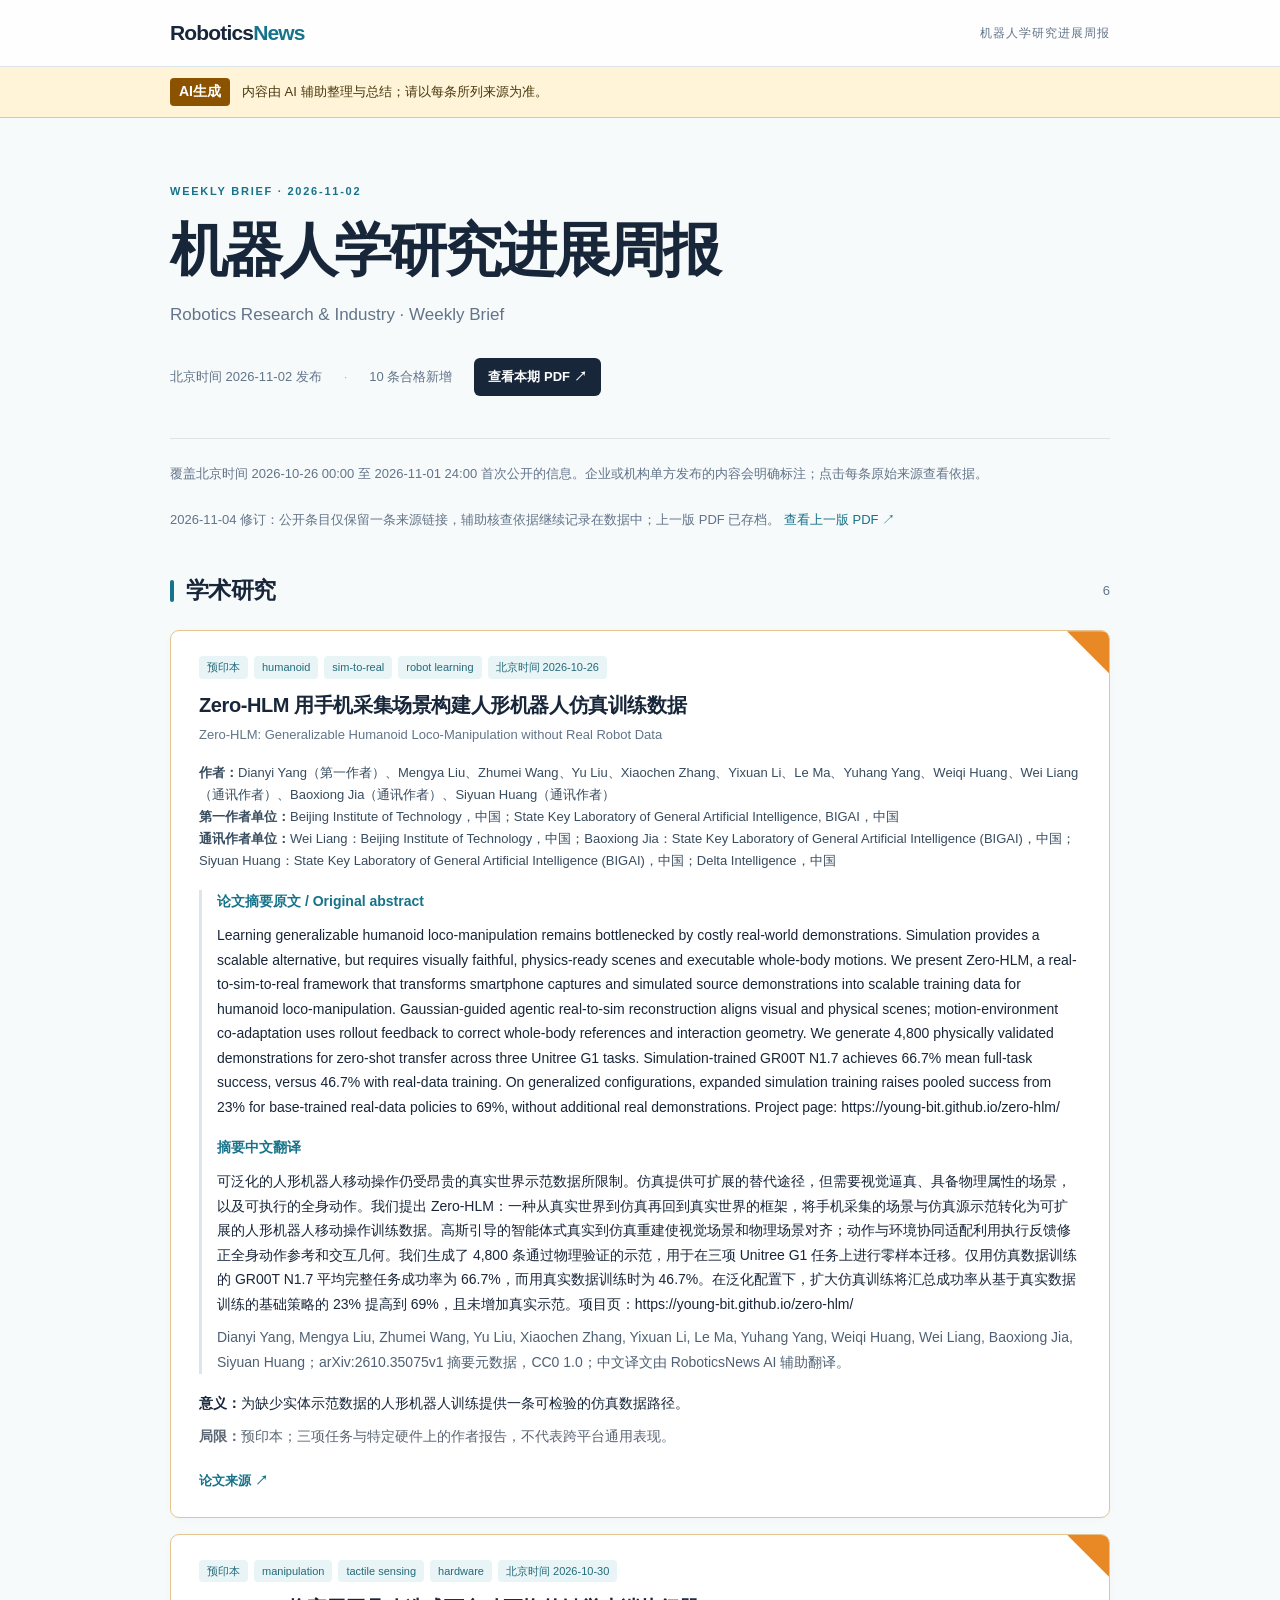
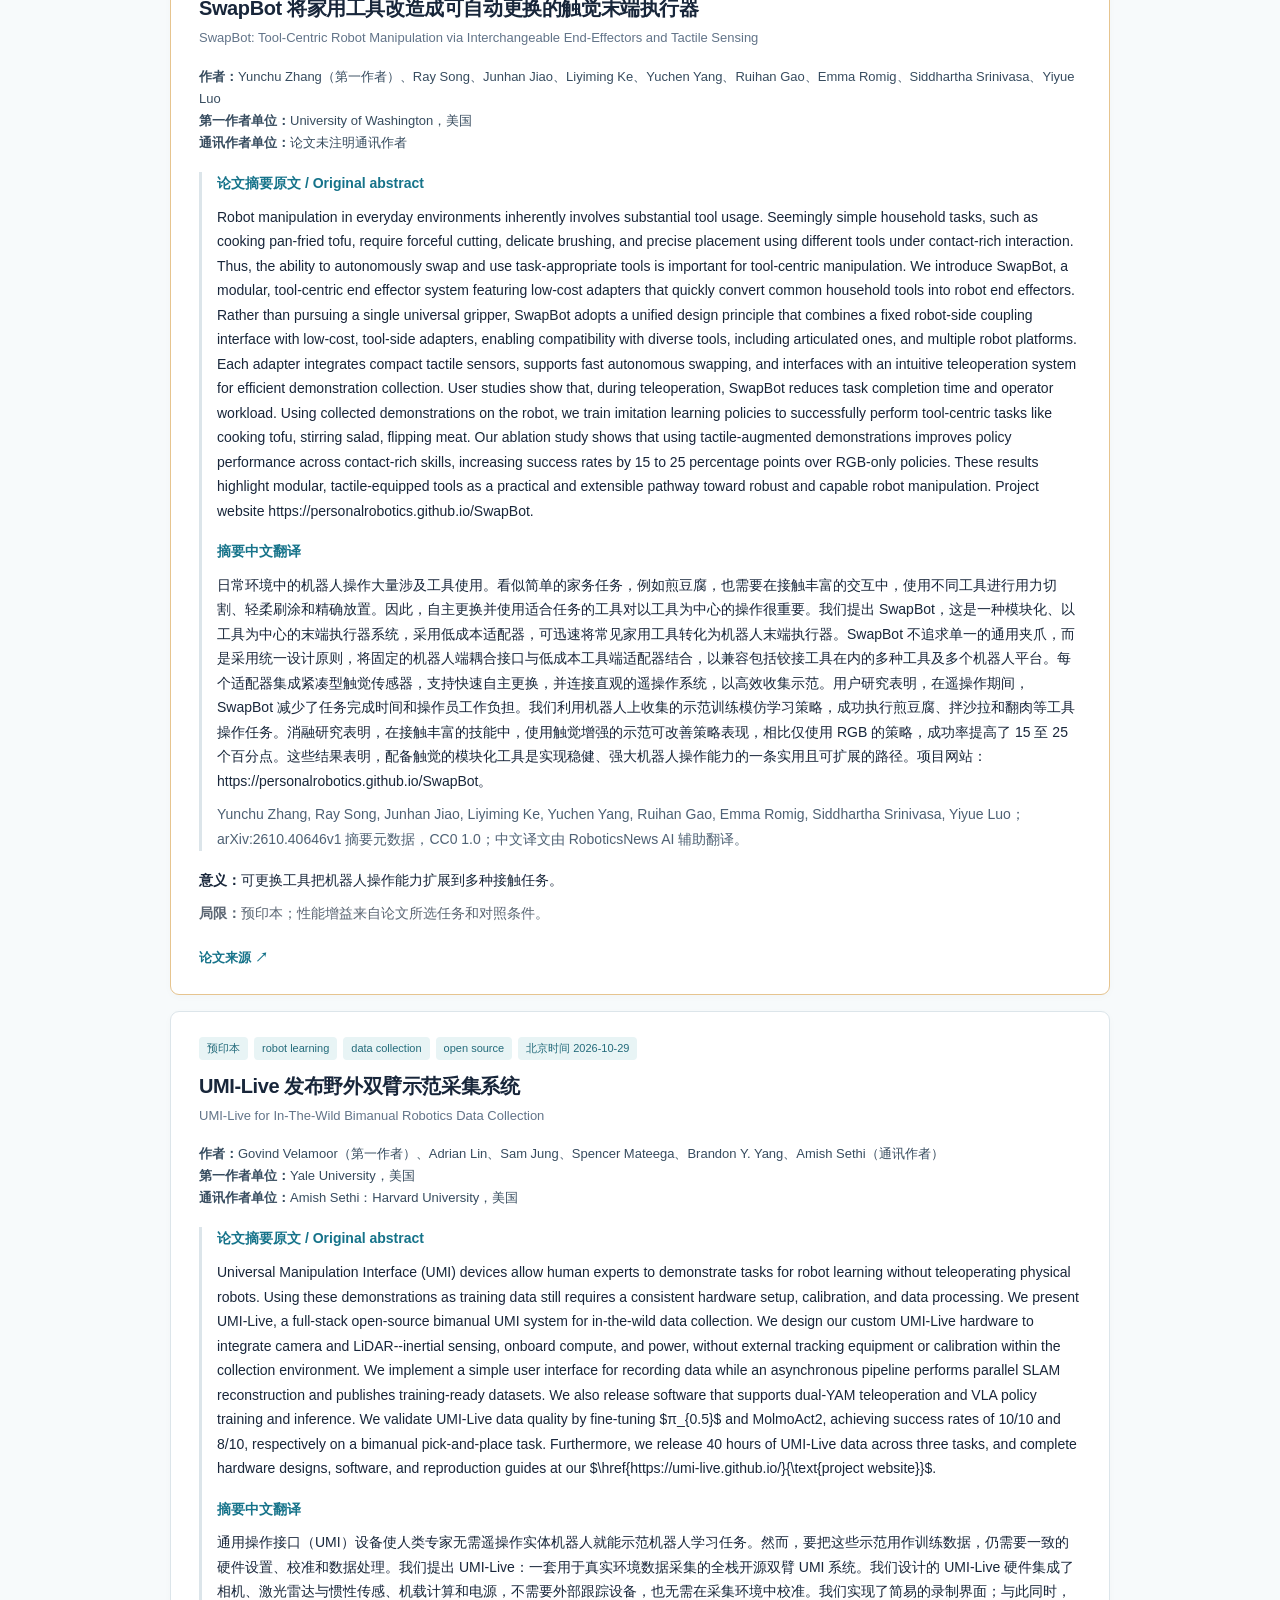
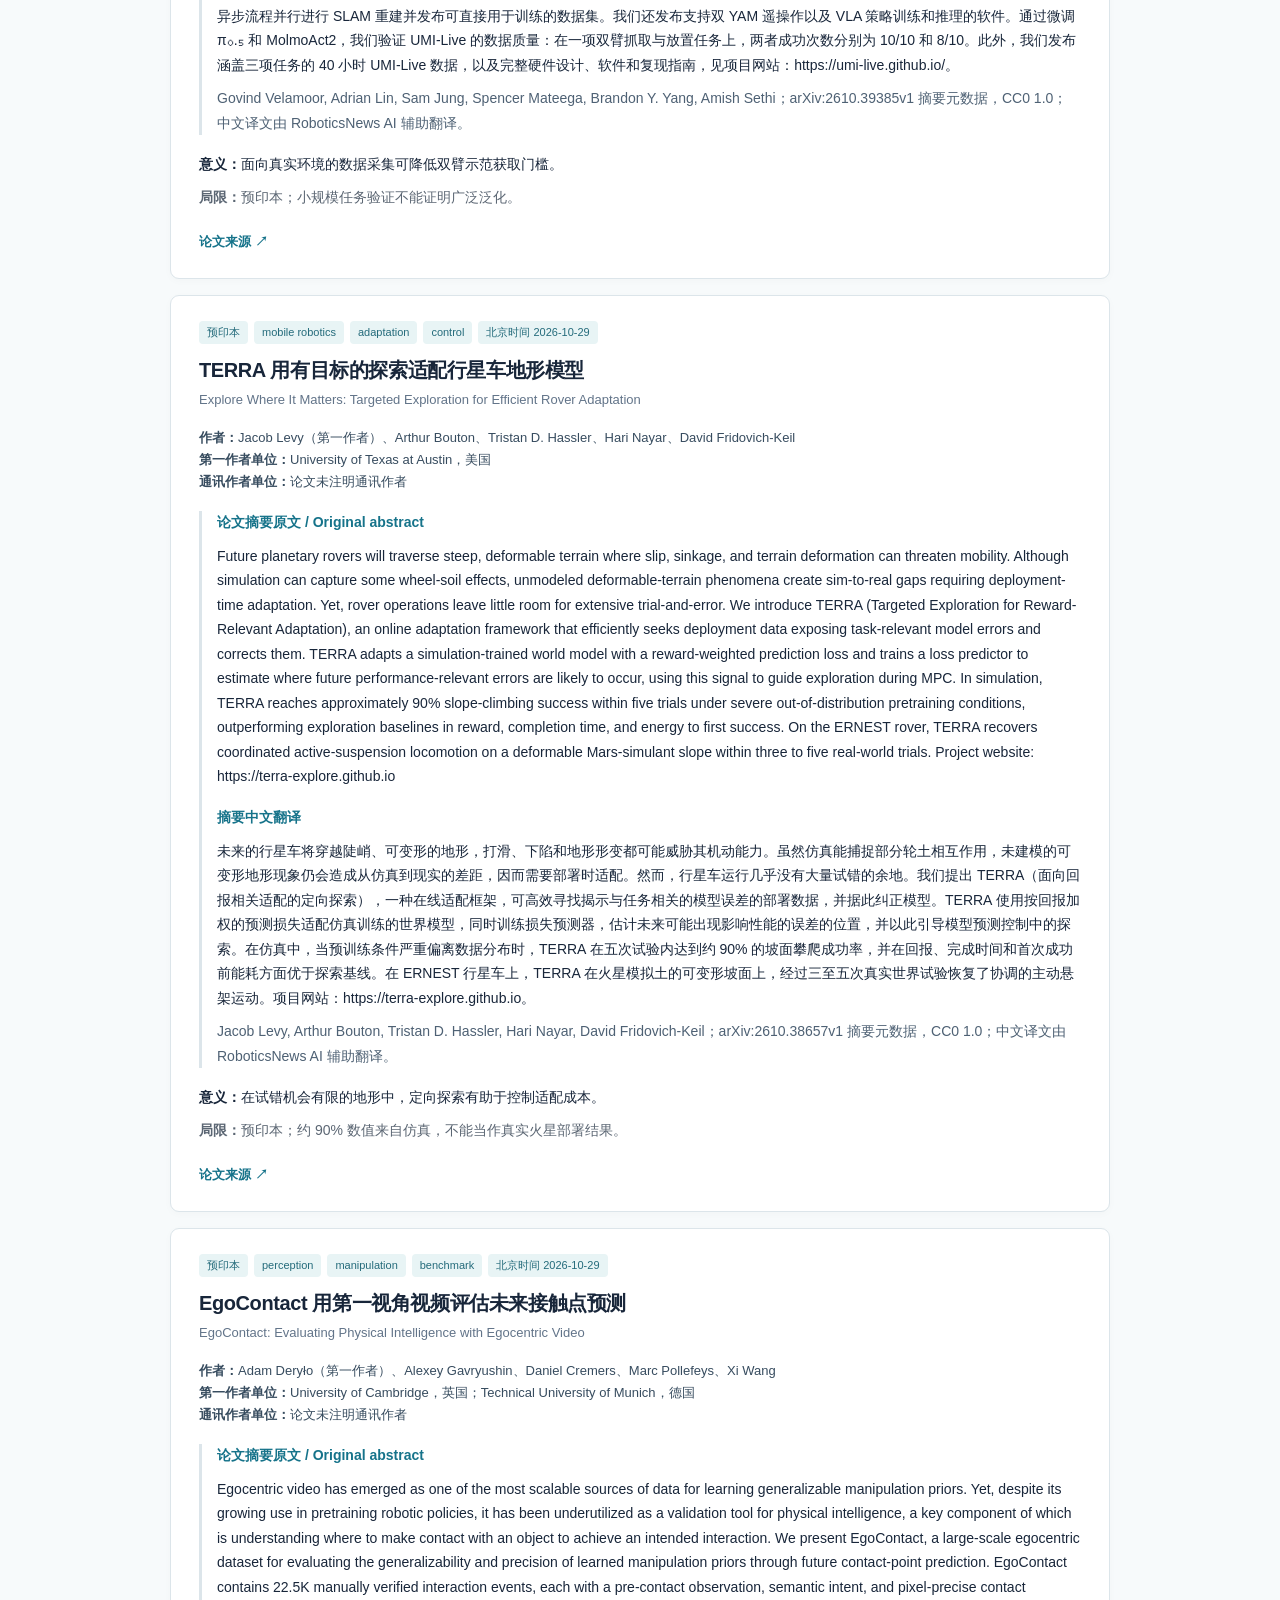
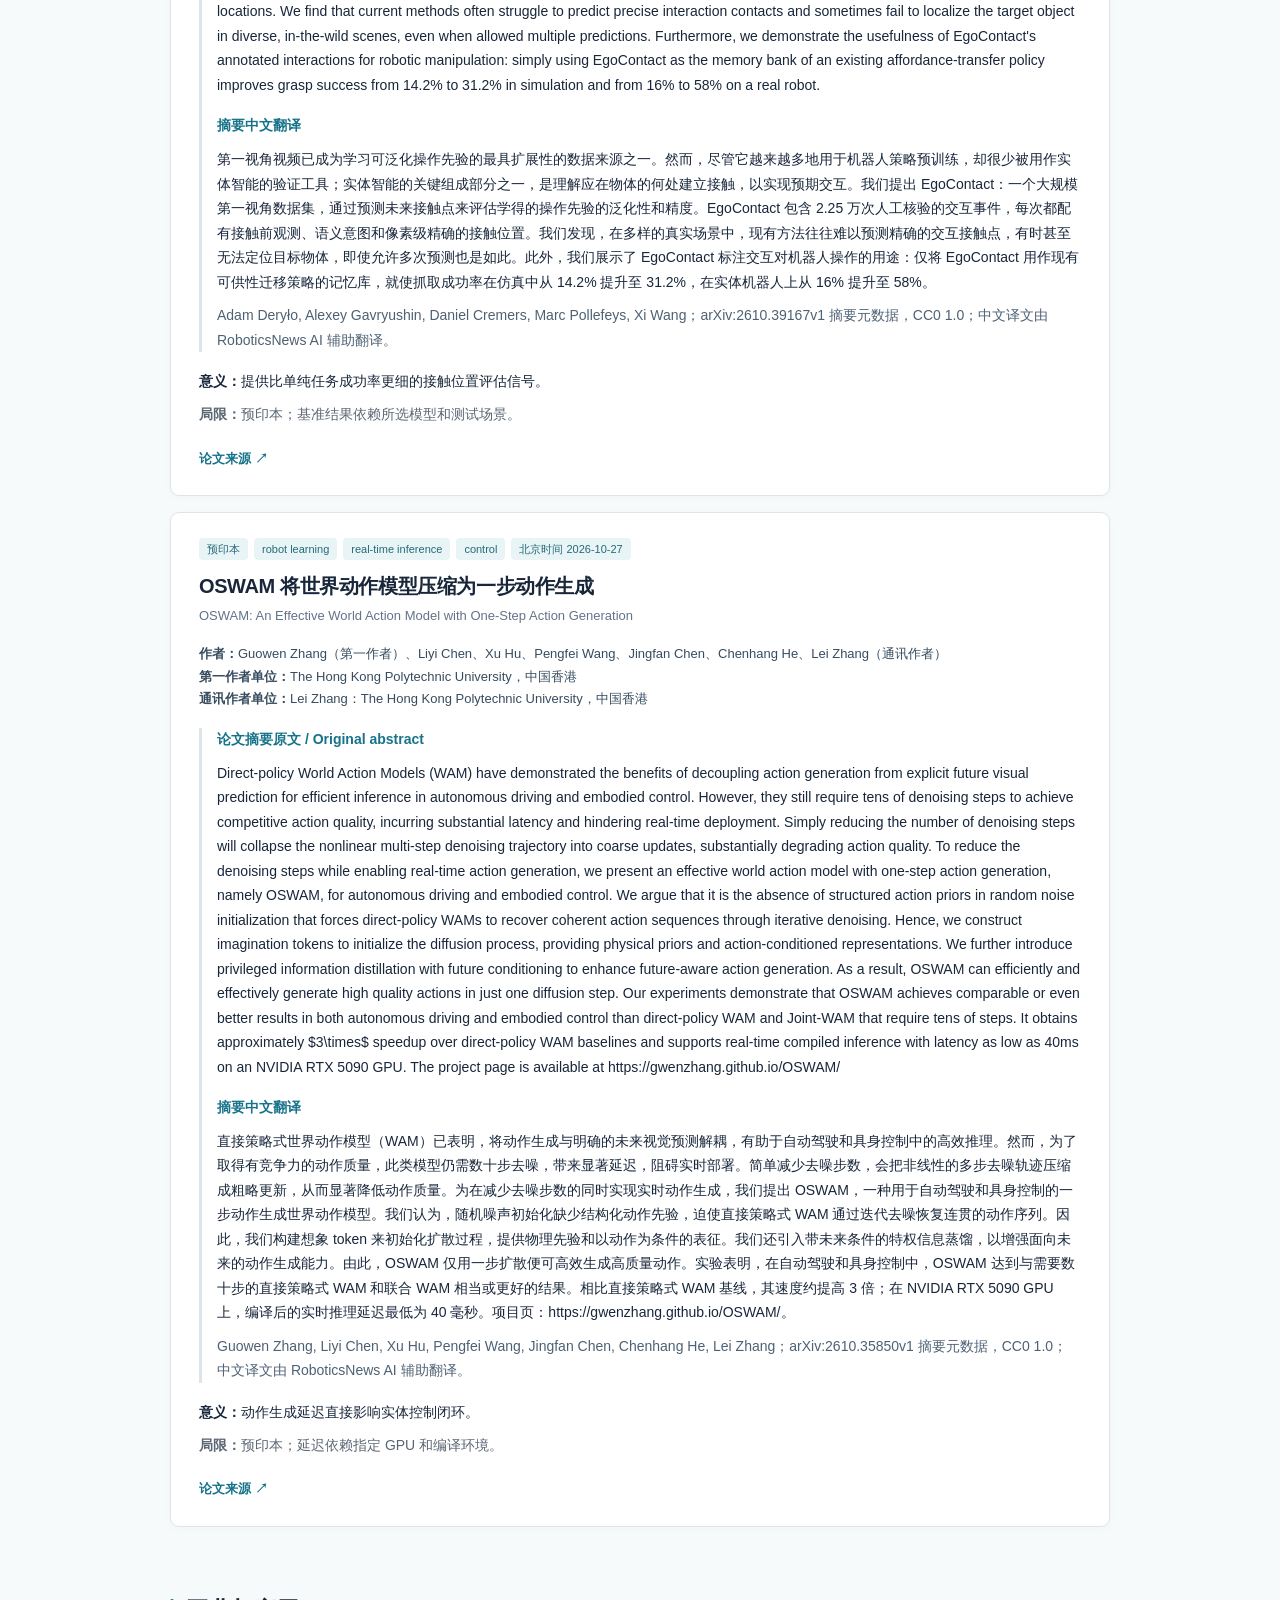
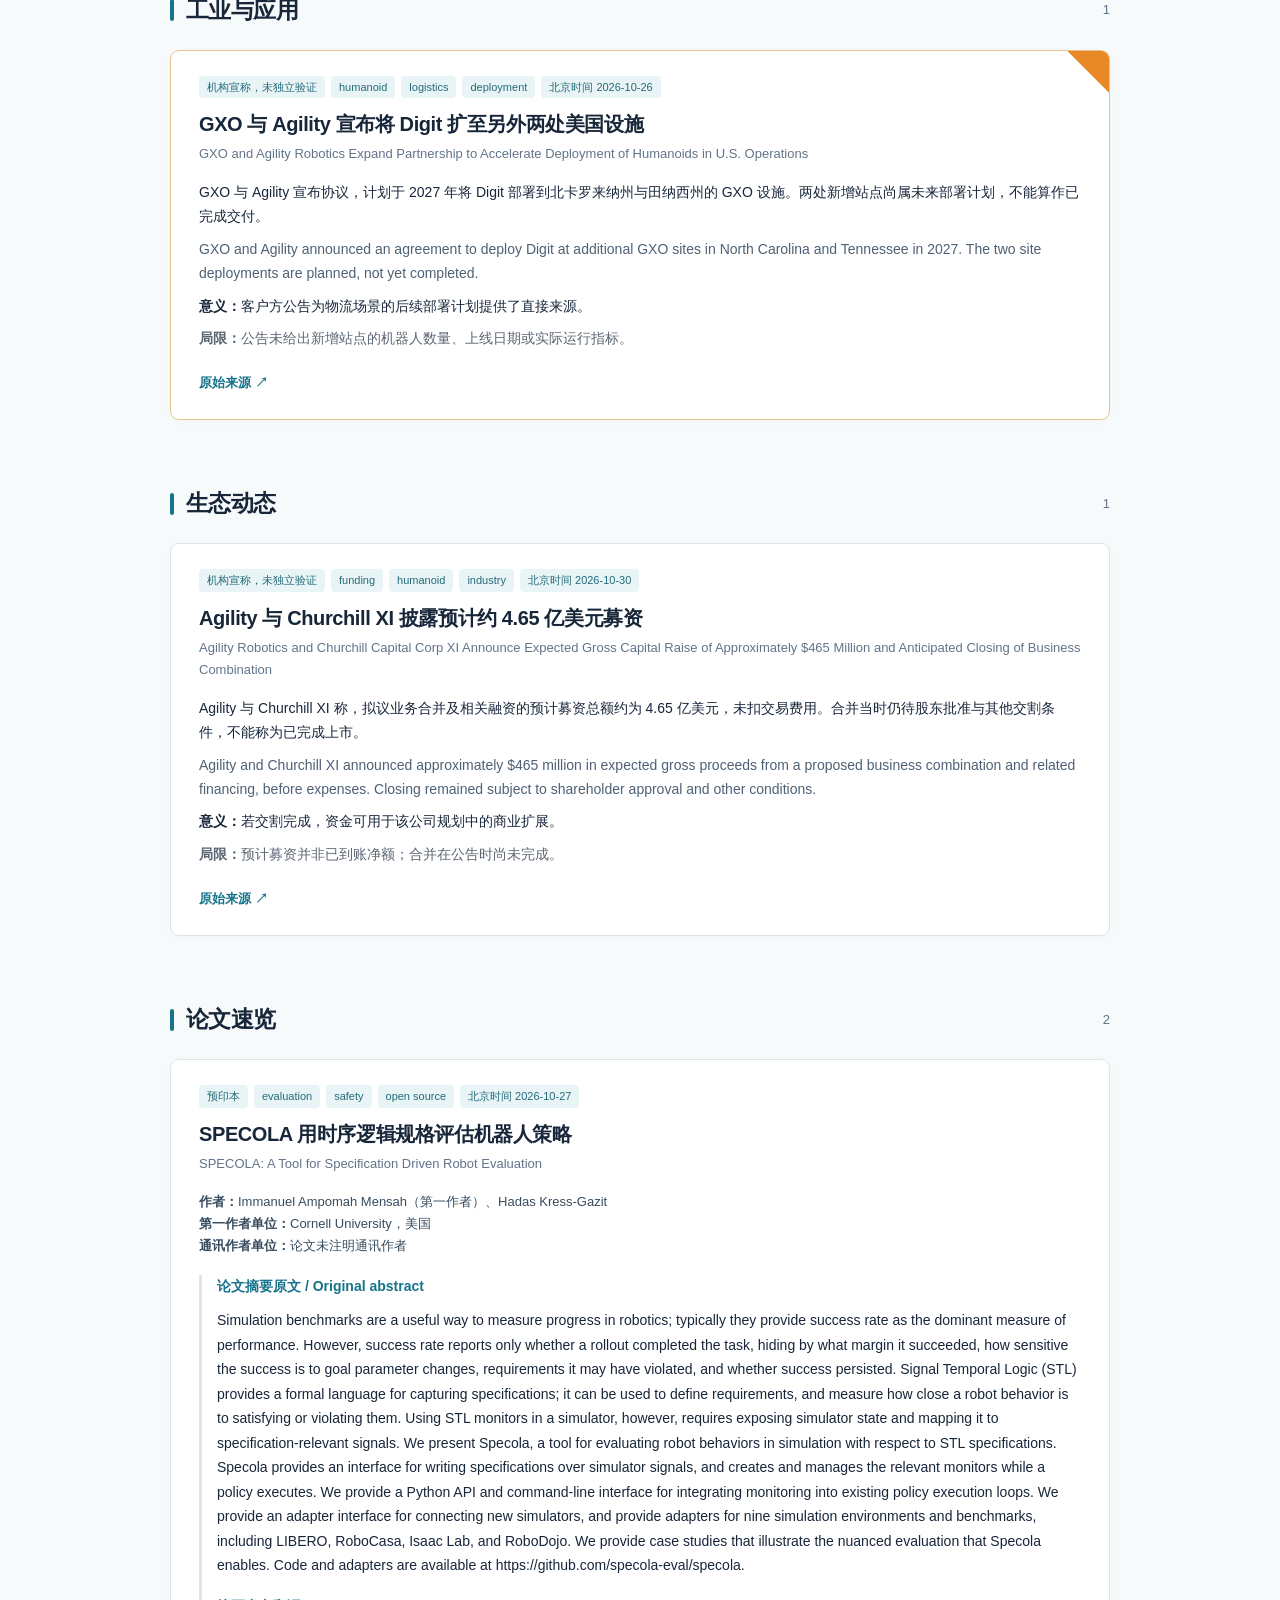
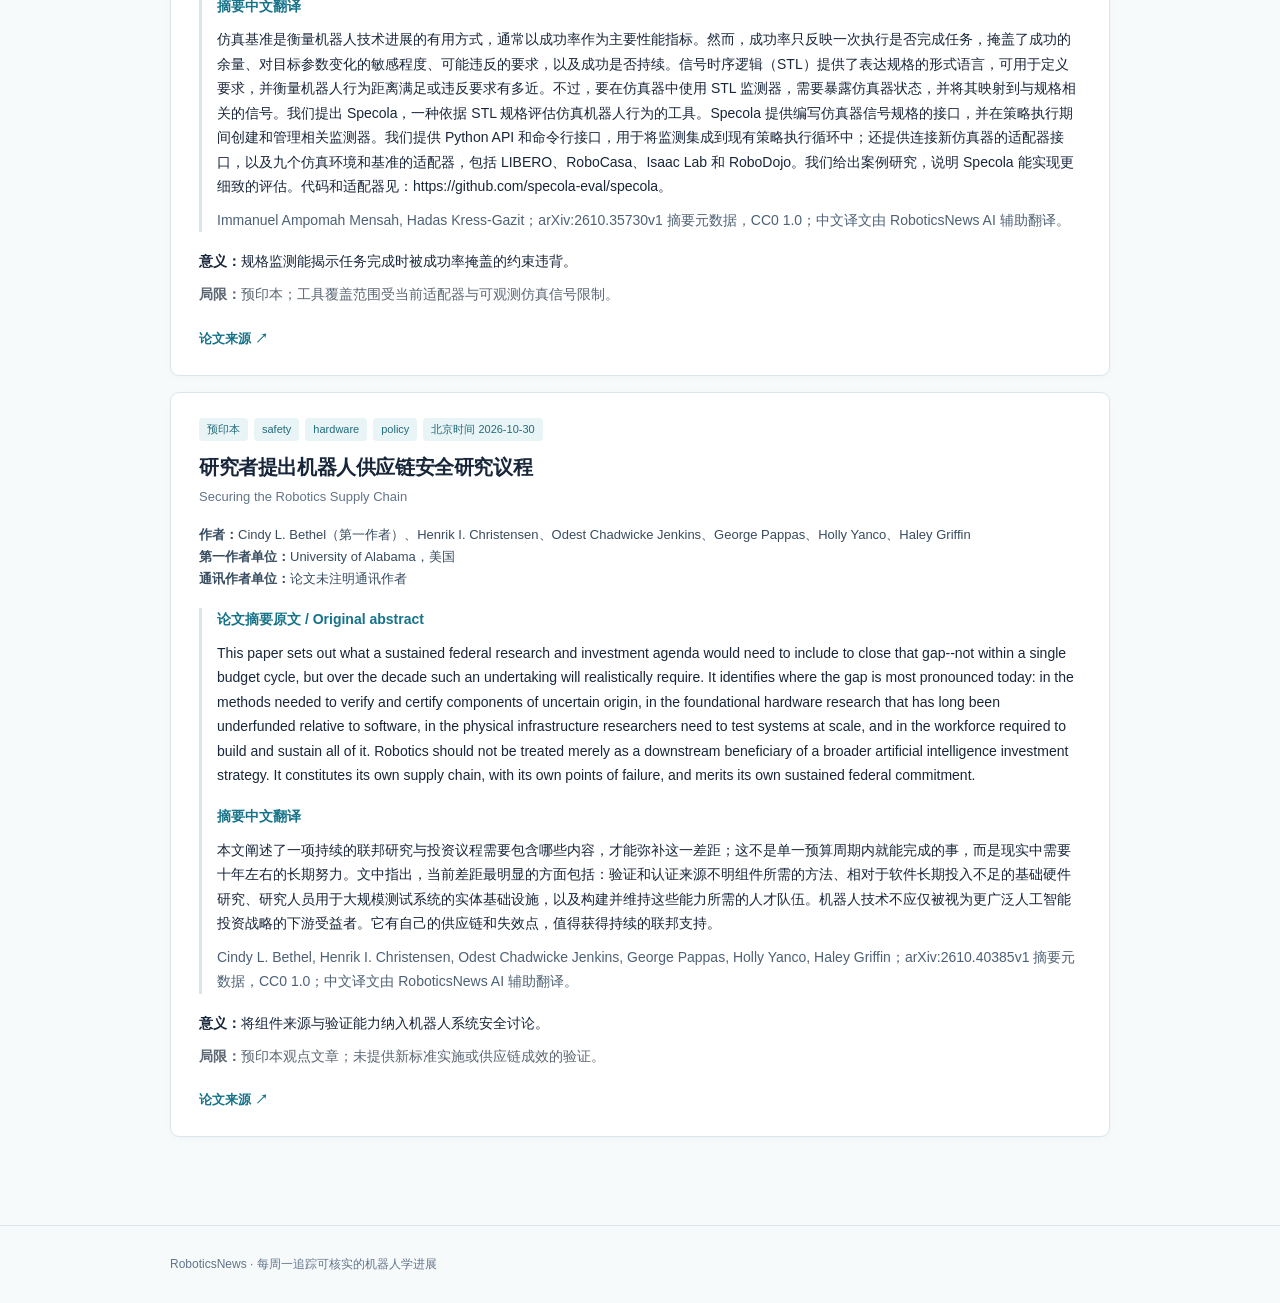
==== commit c61de355: "Show one source link per weekly entry" ====
--- a/site/index.html
+++ b/site/index.html
@@ -1 +1 @@
-<!doctype html><html lang="zh-CN"><head><meta charset="utf-8"><meta name="viewport" content="width=device-width, initial-scale=1"><meta name="description" content="机器人学研究进展周报：论文、技术和产业动态"><title>2026-11-02 周报 · RoboticsNews</title><link rel="stylesheet" href="style.css"></head><body><header class="site-header"><div class="shell header-inner"><a class="brand" href="index.html">Robotics<span>News</span></a><span class="header-note">机器人学研究进展周报</span></div></header><div class="ai-disclosure" role="note"><div class="shell"><strong>AI生成</strong><span>内容由 AI 辅助整理与总结；请以每条所列来源为准。</span></div></div><main class="shell"><section class="hero"><div class="eyebrow">WEEKLY BRIEF · 2026-11-02</div><h1>机器人学研究进展周报</h1><p class="hero-sub">Robotics Research & Industry · Weekly Brief</p><div class="hero-meta"><span>北京时间 2026-11-02 发布</span><span>10 条合格新增</span><a class="pdf-link" href="https://raw.githubusercontent.com/Hancheng-Guo/RoboticsNews/main/diarys/2026-11-02.pdf" target="_blank" rel="noopener noreferrer">查看本期 PDF ↗</a></div></section><p class="issue-note">覆盖北京时间 2026-10-26 00:00 至 2026-11-01 24:00 首次公开的信息。企业或机构单方发布的内容会明确标注；点击每条原始来源查看依据。</p><p class="issue-note">2026-11-04 修订：重点条目归入对应栏目并标记，补充有明确依据的通讯作者及单位，调整 PDF 版式；上一版 PDF 已存档。 <a href="https://raw.githubusercontent.com/Hancheng-Guo/RoboticsNews/main/diarys/2026-11-02.v2.pdf" target="_blank" rel="noopener noreferrer">查看上一版 PDF ↗</a></p><section class="content-section"><div class="section-title"><span class="section-mark"></span><h2>学术研究</h2><span class="section-count">6</span></div><div class="entries"><article class="entry featured" id="arxiv-2610.35075"><span class="featured-corner" role="img" aria-label="重点条目" title="重点条目"></span><div class="tags"><span class="tag">预印本</span><span class="tag">humanoid</span><span class="tag">sim-to-real</span><span class="tag">robot learning</span><span class="tag">北京时间 2026-10-26</span></div><h3>Zero-HLM 用手机采集场景构建人形机器人仿真训练数据</h3><p class="entry-en-title">Zero-HLM: Generalizable Humanoid Loco-Manipulation without Real Robot Data</p><p class="paper-affiliation"><strong>作者：</strong>Dianyi Yang（第一作者）、Mengya Liu、Zhumei Wang、Yu Liu、Xiaochen Zhang、Yixuan Li、Le Ma、Yuhang Yang、Weiqi Huang、Wei Liang（通讯作者）、Baoxiong Jia（通讯作者）、Siyuan Huang（通讯作者）<br><strong>第一作者单位：</strong>Beijing Institute of Technology，中国；State Key Laboratory of General Artificial Intelligence, BIGAI，中国<br><strong>通讯作者单位：</strong>Wei Liang：Beijing Institute of Technology，中国；Baoxiong Jia：State Key Laboratory of General Artificial Intelligence (BIGAI)，中国；Siyuan Huang：State Key Laboratory of General Artificial Intelligence (BIGAI)，中国；Delta Intelligence，中国</p><div class="paper-abstract"><h4>论文摘要原文 / Original abstract</h4><p lang="en">Learning generalizable humanoid loco-manipulation remains bottlenecked by costly real-world demonstrations. Simulation provides a scalable alternative, but requires visually faithful, physics-ready scenes and executable whole-body motions. We present Zero-HLM, a real-to-sim-to-real framework that transforms smartphone captures and simulated source demonstrations into scalable training data for humanoid loco-manipulation. Gaussian-guided agentic real-to-sim reconstruction aligns visual and physical scenes; motion-environment co-adaptation uses rollout feedback to correct whole-body references and interaction geometry. We generate 4,800 physically validated demonstrations for zero-shot transfer across three Unitree G1 tasks. Simulation-trained GR00T N1.7 achieves 66.7% mean full-task success, versus 46.7% with real-data training. On generalized configurations, expanded simulation training raises pooled success from 23% for base-trained real-data policies to 69%, without additional real demonstrations. Project page: https://young-bit.github.io/zero-hlm/</p><h4>摘要中文翻译</h4><p lang="zh-CN">可泛化的人形机器人移动操作仍受昂贵的真实世界示范数据所限制。仿真提供可扩展的替代途径，但需要视觉逼真、具备物理属性的场景，以及可执行的全身动作。我们提出 Zero-HLM：一种从真实世界到仿真再回到真实世界的框架，将手机采集的场景与仿真源示范转化为可扩展的人形机器人移动操作训练数据。高斯引导的智能体式真实到仿真重建使视觉场景和物理场景对齐；动作与环境协同适配利用执行反馈修正全身动作参考和交互几何。我们生成了 4,800 条通过物理验证的示范，用于在三项 Unitree G1 任务上进行零样本迁移。仅用仿真数据训练的 GR00T N1.7 平均完整任务成功率为 66.7%，而用真实数据训练时为 46.7%。在泛化配置下，扩大仿真训练将汇总成功率从基于真实数据训练的基础策略的 23% 提高到 69%，且未增加真实示范。项目页：https://young-bit.github.io/zero-hlm/</p><p class="entry-en">Dianyi Yang, Mengya Liu, Zhumei Wang, Yu Liu, Xiaochen Zhang, Yixuan Li, Le Ma, Yuhang Yang, Weiqi Huang, Wei Liang, Baoxiong Jia, Siyuan Huang；arXiv:2610.35075v1 摘要元数据，CC0 1.0；中文译文由 RoboticsNews AI 辅助翻译。</p></div><p><strong>意义：</strong>为缺少实体示范数据的人形机器人训练提供一条可检验的仿真数据路径。</p><p class="limitations"><strong>局限：</strong>预印本；三项任务与特定硬件上的作者报告，不代表跨平台通用表现。</p><div class="entry-links"><a href="https://arxiv.org/abs/2610.35075" target="_blank" rel="noopener noreferrer">论文来源 ↗</a><a href="https://arxiv.org/abs/2610.35075v1" target="_blank" rel="noopener noreferrer">摘要原文 ↗</a><a href="https://arxiv.org/pdf/2610.35075v1" target="_blank" rel="noopener noreferrer">单位依据 ↗</a><a href="https://young-bit.github.io/zero-hlm/" target="_blank" rel="noopener noreferrer">Wei Liang 通讯作者依据 ↗</a><a href="https://young-bit.github.io/zero-hlm/" target="_blank" rel="noopener noreferrer">Baoxiong Jia 通讯作者依据 ↗</a><a href="https://young-bit.github.io/zero-hlm/" target="_blank" rel="noopener noreferrer">Siyuan Huang 通讯作者依据 ↗</a></div></article><article class="entry featured" id="arxiv-2610.40646"><span class="featured-corner" role="img" aria-label="重点条目" title="重点条目"></span><div class="tags"><span class="tag">预印本</span><span class="tag">manipulation</span><span class="tag">tactile sensing</span><span class="tag">hardware</span><span class="tag">北京时间 2026-10-30</span></div><h3>SwapBot 将家用工具改造成可自动更换的触觉末端执行器</h3><p class="entry-en-title">SwapBot: Tool-Centric Robot Manipulation via Interchangeable End-Effectors and Tactile Sensing</p><p class="paper-affiliation"><strong>作者：</strong>Yunchu Zhang（第一作者）、Ray Song、Junhan Jiao、Liyiming Ke、Yuchen Yang、Ruihan Gao、Emma Romig、Siddhartha Srinivasa、Yiyue Luo<br><strong>第一作者单位：</strong>University of Washington，美国<br><strong>通讯作者单位：</strong>论文未注明通讯作者</p><div class="paper-abstract"><h4>论文摘要原文 / Original abstract</h4><p lang="en">Robot manipulation in everyday environments inherently involves substantial tool usage. Seemingly simple household tasks, such as cooking pan-fried tofu, require forceful cutting, delicate brushing, and precise placement using different tools under contact-rich interaction. Thus, the ability to autonomously swap and use task-appropriate tools is important for tool-centric manipulation. We introduce SwapBot, a modular, tool-centric end effector system featuring low-cost adapters that quickly convert common household tools into robot end effectors. Rather than pursuing a single universal gripper, SwapBot adopts a unified design principle that combines a fixed robot-side coupling interface with low-cost, tool-side adapters, enabling compatibility with diverse tools, including articulated ones, and multiple robot platforms. Each adapter integrates compact tactile sensors, supports fast autonomous swapping, and interfaces with an intuitive teleoperation system for efficient demonstration collection. User studies show that, during teleoperation, SwapBot reduces task completion time and operator workload. Using collected demonstrations on the robot, we train imitation learning policies to successfully perform tool-centric tasks like cooking tofu, stirring salad, flipping meat. Our ablation study shows that using tactile-augmented demonstrations improves policy performance across contact-rich skills, increasing success rates by 15 to 25 percentage points over RGB-only policies. These results highlight modular, tactile-equipped tools as a practical and extensible pathway toward robust and capable robot manipulation. Project website https://personalrobotics.github.io/SwapBot.</p><h4>摘要中文翻译</h4><p lang="zh-CN">日常环境中的机器人操作大量涉及工具使用。看似简单的家务任务，例如煎豆腐，也需要在接触丰富的交互中，使用不同工具进行用力切割、轻柔刷涂和精确放置。因此，自主更换并使用适合任务的工具对以工具为中心的操作很重要。我们提出 SwapBot，这是一种模块化、以工具为中心的末端执行器系统，采用低成本适配器，可迅速将常见家用工具转化为机器人末端执行器。SwapBot 不追求单一的通用夹爪，而是采用统一设计原则，将固定的机器人端耦合接口与低成本工具端适配器结合，以兼容包括铰接工具在内的多种工具及多个机器人平台。每个适配器集成紧凑型触觉传感器，支持快速自主更换，并连接直观的遥操作系统，以高效收集示范。用户研究表明，在遥操作期间，SwapBot 减少了任务完成时间和操作员工作负担。我们利用机器人上收集的示范训练模仿学习策略，成功执行煎豆腐、拌沙拉和翻肉等工具操作任务。消融研究表明，在接触丰富的技能中，使用触觉增强的示范可改善策略表现，相比仅使用 RGB 的策略，成功率提高了 15 至 25 个百分点。这些结果表明，配备触觉的模块化工具是实现稳健、强大机器人操作能力的一条实用且可扩展的路径。项目网站：https://personalrobotics.github.io/SwapBot。</p><p class="entry-en">Yunchu Zhang, Ray Song, Junhan Jiao, Liyiming Ke, Yuchen Yang, Ruihan Gao, Emma Romig, Siddhartha Srinivasa, Yiyue Luo；arXiv:2610.40646v1 摘要元数据，CC0 1.0；中文译文由 RoboticsNews AI 辅助翻译。</p></div><p><strong>意义：</strong>可更换工具把机器人操作能力扩展到多种接触任务。</p><p class="limitations"><strong>局限：</strong>预印本；性能增益来自论文所选任务和对照条件。</p><div class="entry-links"><a href="https://arxiv.org/abs/2610.40646" target="_blank" rel="noopener noreferrer">论文来源 ↗</a><a href="https://arxiv.org/abs/2610.40646v1" target="_blank" rel="noopener noreferrer">摘要原文 ↗</a><a href="https://arxiv.org/pdf/2610.40646v1" target="_blank" rel="noopener noreferrer">单位依据 ↗</a></div></article><article class="entry" id="arxiv-2610.39385"><div class="tags"><span class="tag">预印本</span><span class="tag">robot learning</span><span class="tag">data collection</span><span class="tag">open source</span><span class="tag">北京时间 2026-10-29</span></div><h3>UMI-Live 发布野外双臂示范采集系统</h3><p class="entry-en-title">UMI-Live for In-The-Wild Bimanual Robotics Data Collection</p><p class="paper-affiliation"><strong>作者：</strong>Govind Velamoor（第一作者）、Adrian Lin、Sam Jung、Spencer Mateega、Brandon Y. Yang、Amish Sethi（通讯作者）<br><strong>第一作者单位：</strong>Yale University，美国<br><strong>通讯作者单位：</strong>Amish Sethi：Harvard University，美国</p><div class="paper-abstract"><h4>论文摘要原文 / Original abstract</h4><p lang="en">Universal Manipulation Interface (UMI) devices allow human experts to demonstrate tasks for robot learning without teleoperating physical robots. Using these demonstrations as training data still requires a consistent hardware setup, calibration, and data processing. We present UMI-Live, a full-stack open-source bimanual UMI system for in-the-wild data collection. We design our custom UMI-Live hardware to integrate camera and LiDAR--inertial sensing, onboard compute, and power, without external tracking equipment or calibration within the collection environment. We implement a simple user interface for recording data while an asynchronous pipeline performs parallel SLAM reconstruction and publishes training-ready datasets. We also release software that supports dual-YAM teleoperation and VLA policy training and inference. We validate UMI-Live data quality by fine-tuning $π_{0.5}$ and MolmoAct2, achieving success rates of 10/10 and 8/10, respectively on a bimanual pick-and-place task. Furthermore, we release 40 hours of UMI-Live data across three tasks, and complete hardware designs, software, and reproduction guides at our $\href{https://umi-live.github.io/}{\text{project website}}$.</p><h4>摘要中文翻译</h4><p lang="zh-CN">通用操作接口（UMI）设备使人类专家无需遥操作实体机器人就能示范机器人学习任务。然而，要把这些示范用作训练数据，仍需要一致的硬件设置、校准和数据处理。我们提出 UMI-Live：一套用于真实环境数据采集的全栈开源双臂 UMI 系统。我们设计的 UMI-Live 硬件集成了相机、激光雷达与惯性传感、机载计算和电源，不需要外部跟踪设备，也无需在采集环境中校准。我们实现了简易的录制界面；与此同时，异步流程并行进行 SLAM 重建并发布可直接用于训练的数据集。我们还发布支持双 YAM 遥操作以及 VLA 策略训练和推理的软件。通过微调 π₀.₅ 和 MolmoAct2，我们验证 UMI-Live 的数据质量：在一项双臂抓取与放置任务上，两者成功次数分别为 10/10 和 8/10。此外，我们发布涵盖三项任务的 40 小时 UMI-Live 数据，以及完整硬件设计、软件和复现指南，见项目网站：https://umi-live.github.io/。</p><p class="entry-en">Govind Velamoor, Adrian Lin, Sam Jung, Spencer Mateega, Brandon Y. Yang, Amish Sethi；arXiv:2610.39385v1 摘要元数据，CC0 1.0；中文译文由 RoboticsNews AI 辅助翻译。</p></div><p><strong>意义：</strong>面向真实环境的数据采集可降低双臂示范获取门槛。</p><p class="limitations"><strong>局限：</strong>预印本；小规模任务验证不能证明广泛泛化。</p><div class="entry-links"><a href="https://arxiv.org/abs/2610.39385" target="_blank" rel="noopener noreferrer">论文来源 ↗</a><a href="https://arxiv.org/abs/2610.39385v1" target="_blank" rel="noopener noreferrer">摘要原文 ↗</a><a href="https://arxiv.org/pdf/2610.39385v1" target="_blank" rel="noopener noreferrer">单位依据 ↗</a><a href="https://arxiv.org/html/2610.39385" target="_blank" rel="noopener noreferrer">Amish Sethi 通讯作者依据 ↗</a></div></article><article class="entry" id="arxiv-2610.38657"><div class="tags"><span class="tag">预印本</span><span class="tag">mobile robotics</span><span class="tag">adaptation</span><span class="tag">control</span><span class="tag">北京时间 2026-10-29</span></div><h3>TERRA 用有目标的探索适配行星车地形模型</h3><p class="entry-en-title">Explore Where It Matters: Targeted Exploration for Efficient Rover Adaptation</p><p class="paper-affiliation"><strong>作者：</strong>Jacob Levy（第一作者）、Arthur Bouton、Tristan D. Hassler、Hari Nayar、David Fridovich-Keil<br><strong>第一作者单位：</strong>University of Texas at Austin，美国<br><strong>通讯作者单位：</strong>论文未注明通讯作者</p><div class="paper-abstract"><h4>论文摘要原文 / Original abstract</h4><p lang="en">Future planetary rovers will traverse steep, deformable terrain where slip, sinkage, and terrain deformation can threaten mobility. Although simulation can capture some wheel-soil effects, unmodeled deformable-terrain phenomena create sim-to-real gaps requiring deployment-time adaptation. Yet, rover operations leave little room for extensive trial-and-error. We introduce TERRA (Targeted Exploration for Reward-Relevant Adaptation), an online adaptation framework that efficiently seeks deployment data exposing task-relevant model errors and corrects them. TERRA adapts a simulation-trained world model with a reward-weighted prediction loss and trains a loss predictor to estimate where future performance-relevant errors are likely to occur, using this signal to guide exploration during MPC. In simulation, TERRA reaches approximately 90% slope-climbing success within five trials under severe out-of-distribution pretraining conditions, outperforming exploration baselines in reward, completion time, and energy to first success. On the ERNEST rover, TERRA recovers coordinated active-suspension locomotion on a deformable Mars-simulant slope within three to five real-world trials. Project website: https://terra-explore.github.io</p><h4>摘要中文翻译</h4><p lang="zh-CN">未来的行星车将穿越陡峭、可变形的地形，打滑、下陷和地形形变都可能威胁其机动能力。虽然仿真能捕捉部分轮土相互作用，未建模的可变形地形现象仍会造成从仿真到现实的差距，因而需要部署时适配。然而，行星车运行几乎没有大量试错的余地。我们提出 TERRA（面向回报相关适配的定向探索），一种在线适配框架，可高效寻找揭示与任务相关的模型误差的部署数据，并据此纠正模型。TERRA 使用按回报加权的预测损失适配仿真训练的世界模型，同时训练损失预测器，估计未来可能出现影响性能的误差的位置，并以此引导模型预测控制中的探索。在仿真中，当预训练条件严重偏离数据分布时，TERRA 在五次试验内达到约 90% 的坡面攀爬成功率，并在回报、完成时间和首次成功前能耗方面优于探索基线。在 ERNEST 行星车上，TERRA 在火星模拟土的可变形坡面上，经过三至五次真实世界试验恢复了协调的主动悬架运动。项目网站：https://terra-explore.github.io。</p><p class="entry-en">Jacob Levy, Arthur Bouton, Tristan D. Hassler, Hari Nayar, David Fridovich-Keil；arXiv:2610.38657v1 摘要元数据，CC0 1.0；中文译文由 RoboticsNews AI 辅助翻译。</p></div><p><strong>意义：</strong>在试错机会有限的地形中，定向探索有助于控制适配成本。</p><p class="limitations"><strong>局限：</strong>预印本；约 90% 数值来自仿真，不能当作真实火星部署结果。</p><div class="entry-links"><a href="https://arxiv.org/abs/2610.38657" target="_blank" rel="noopener noreferrer">论文来源 ↗</a><a href="https://arxiv.org/abs/2610.38657v1" target="_blank" rel="noopener noreferrer">摘要原文 ↗</a><a href="https://arxiv.org/pdf/2610.38657v1" target="_blank" rel="noopener noreferrer">单位依据 ↗</a></div></article><article class="entry" id="arxiv-2610.39167"><div class="tags"><span class="tag">预印本</span><span class="tag">perception</span><span class="tag">manipulation</span><span class="tag">benchmark</span><span class="tag">北京时间 2026-10-29</span></div><h3>EgoContact 用第一视角视频评估未来接触点预测</h3><p class="entry-en-title">EgoContact: Evaluating Physical Intelligence with Egocentric Video</p><p class="paper-affiliation"><strong>作者：</strong>Adam Deryło（第一作者）、Alexey Gavryushin、Daniel Cremers、Marc Pollefeys、Xi Wang<br><strong>第一作者单位：</strong>University of Cambridge，英国；Technical University of Munich，德国<br><strong>通讯作者单位：</strong>论文未注明通讯作者</p><div class="paper-abstract"><h4>论文摘要原文 / Original abstract</h4><p lang="en">Egocentric video has emerged as one of the most scalable sources of data for learning generalizable manipulation priors. Yet, despite its growing use in pretraining robotic policies, it has been underutilized as a validation tool for physical intelligence, a key component of which is understanding where to make contact with an object to achieve an intended interaction. We present EgoContact, a large-scale egocentric dataset for evaluating the generalizability and precision of learned manipulation priors through future contact-point prediction. EgoContact contains 22.5K manually verified interaction events, each with a pre-contact observation, semantic intent, and pixel-precise contact locations. We find that current methods often struggle to predict precise interaction contacts and sometimes fail to localize the target object in diverse, in-the-wild scenes, even when allowed multiple predictions. Furthermore, we demonstrate the usefulness of EgoContact&#39;s annotated interactions for robotic manipulation: simply using EgoContact as the memory bank of an existing affordance-transfer policy improves grasp success from 14.2% to 31.2% in simulation and from 16% to 58% on a real robot.</p><h4>摘要中文翻译</h4><p lang="zh-CN">第一视角视频已成为学习可泛化操作先验的最具扩展性的数据来源之一。然而，尽管它越来越多地用于机器人策略预训练，却很少被用作实体智能的验证工具；实体智能的关键组成部分之一，是理解应在物体的何处建立接触，以实现预期交互。我们提出 EgoContact：一个大规模第一视角数据集，通过预测未来接触点来评估学得的操作先验的泛化性和精度。EgoContact 包含 2.25 万次人工核验的交互事件，每次都配有接触前观测、语义意图和像素级精确的接触位置。我们发现，在多样的真实场景中，现有方法往往难以预测精确的交互接触点，有时甚至无法定位目标物体，即使允许多次预测也是如此。此外，我们展示了 EgoContact 标注交互对机器人操作的用途：仅将 EgoContact 用作现有可供性迁移策略的记忆库，就使抓取成功率在仿真中从 14.2% 提升至 31.2%，在实体机器人上从 16% 提升至 58%。</p><p class="entry-en">Adam Deryło, Alexey Gavryushin, Daniel Cremers, Marc Pollefeys, Xi Wang；arXiv:2610.39167v1 摘要元数据，CC0 1.0；中文译文由 RoboticsNews AI 辅助翻译。</p></div><p><strong>意义：</strong>提供比单纯任务成功率更细的接触位置评估信号。</p><p class="limitations"><strong>局限：</strong>预印本；基准结果依赖所选模型和测试场景。</p><div class="entry-links"><a href="https://arxiv.org/abs/2610.39167" target="_blank" rel="noopener noreferrer">论文来源 ↗</a><a href="https://arxiv.org/abs/2610.39167v1" target="_blank" rel="noopener noreferrer">摘要原文 ↗</a><a href="https://arxiv.org/pdf/2610.39167v1" target="_blank" rel="noopener noreferrer">单位依据 ↗</a></div></article><article class="entry" id="arxiv-2610.35850"><div class="tags"><span class="tag">预印本</span><span class="tag">robot learning</span><span class="tag">real-time inference</span><span class="tag">control</span><span class="tag">北京时间 2026-10-27</span></div><h3>OSWAM 将世界动作模型压缩为一步动作生成</h3><p class="entry-en-title">OSWAM: An Effective World Action Model with One-Step Action Generation</p><p class="paper-affiliation"><strong>作者：</strong>Guowen Zhang（第一作者）、Liyi Chen、Xu Hu、Pengfei Wang、Jingfan Chen、Chenhang He、Lei Zhang（通讯作者）<br><strong>第一作者单位：</strong>The Hong Kong Polytechnic University，中国香港<br><strong>通讯作者单位：</strong>Lei Zhang：The Hong Kong Polytechnic University，中国香港</p><div class="paper-abstract"><h4>论文摘要原文 / Original abstract</h4><p lang="en">Direct-policy World Action Models (WAM) have demonstrated the benefits of decoupling action generation from explicit future visual prediction for efficient inference in autonomous driving and embodied control. However, they still require tens of denoising steps to achieve competitive action quality, incurring substantial latency and hindering real-time deployment. Simply reducing the number of denoising steps will collapse the nonlinear multi-step denoising trajectory into coarse updates, substantially degrading action quality. To reduce the denoising steps while enabling real-time action generation, we present an effective world action model with one-step action generation, namely OSWAM, for autonomous driving and embodied control. We argue that it is the absence of structured action priors in random noise initialization that forces direct-policy WAMs to recover coherent action sequences through iterative denoising. Hence, we construct imagination tokens to initialize the diffusion process, providing physical priors and action-conditioned representations. We further introduce privileged information distillation with future conditioning to enhance future-aware action generation. As a result, OSWAM can efficiently and effectively generate high quality actions in just one diffusion step. Our experiments demonstrate that OSWAM achieves comparable or even better results in both autonomous driving and embodied control than direct-policy WAM and Joint-WAM that require tens of steps. It obtains approximately $3\times$ speedup over direct-policy WAM baselines and supports real-time compiled inference with latency as low as 40ms on an NVIDIA RTX 5090 GPU. The project page is available at https://gwenzhang.github.io/OSWAM/</p><h4>摘要中文翻译</h4><p lang="zh-CN">直接策略式世界动作模型（WAM）已表明，将动作生成与明确的未来视觉预测解耦，有助于自动驾驶和具身控制中的高效推理。然而，为了取得有竞争力的动作质量，此类模型仍需数十步去噪，带来显著延迟，阻碍实时部署。简单减少去噪步数，会把非线性的多步去噪轨迹压缩成粗略更新，从而显著降低动作质量。为在减少去噪步数的同时实现实时动作生成，我们提出 OSWAM，一种用于自动驾驶和具身控制的一步动作生成世界动作模型。我们认为，随机噪声初始化缺少结构化动作先验，迫使直接策略式 WAM 通过迭代去噪恢复连贯的动作序列。因此，我们构建想象 token 来初始化扩散过程，提供物理先验和以动作为条件的表征。我们还引入带未来条件的特权信息蒸馏，以增强面向未来的动作生成能力。由此，OSWAM 仅用一步扩散便可高效生成高质量动作。实验表明，在自动驾驶和具身控制中，OSWAM 达到与需要数十步的直接策略式 WAM 和联合 WAM 相当或更好的结果。相比直接策略式 WAM 基线，其速度约提高 3 倍；在 NVIDIA RTX 5090 GPU 上，编译后的实时推理延迟最低为 40 毫秒。项目页：https://gwenzhang.github.io/OSWAM/。</p><p class="entry-en">Guowen Zhang, Liyi Chen, Xu Hu, Pengfei Wang, Jingfan Chen, Chenhang He, Lei Zhang；arXiv:2610.35850v1 摘要元数据，CC0 1.0；中文译文由 RoboticsNews AI 辅助翻译。</p></div><p><strong>意义：</strong>动作生成延迟直接影响实体控制闭环。</p><p class="limitations"><strong>局限：</strong>预印本；延迟依赖指定 GPU 和编译环境。</p><div class="entry-links"><a href="https://arxiv.org/abs/2610.35850" target="_blank" rel="noopener noreferrer">论文来源 ↗</a><a href="https://arxiv.org/abs/2610.35850v1" target="_blank" rel="noopener noreferrer">摘要原文 ↗</a><a href="https://arxiv.org/pdf/2610.35850v1" target="_blank" rel="noopener noreferrer">单位依据 ↗</a><a href="https://arxiv.org/html/2610.35850" target="_blank" rel="noopener noreferrer">Lei Zhang 通讯作者依据 ↗</a></div></article></div></section><section class="content-section"><div class="section-title"><span class="section-mark"></span><h2>工业与应用</h2><span class="section-count">1</span></div><div class="entries"><article class="entry featured" id="gxo-agility-2026-10-26"><span class="featured-corner" role="img" aria-label="重点条目" title="重点条目"></span><div class="tags"><span class="tag">机构宣称，未独立验证</span><span class="tag">humanoid</span><span class="tag">logistics</span><span class="tag">deployment</span><span class="tag">北京时间 2026-10-26</span></div><h3>GXO 与 Agility 宣布将 Digit 扩至另外两处美国设施</h3><p class="entry-en-title">GXO and Agility Robotics Expand Partnership to Accelerate Deployment of Humanoids in U.S. Operations</p><p>GXO 与 Agility 宣布协议，计划于 2027 年将 Digit 部署到北卡罗来纳州与田纳西州的 GXO 设施。两处新增站点尚属未来部署计划，不能算作已完成交付。</p><p class="entry-en" lang="en">GXO and Agility announced an agreement to deploy Digit at additional GXO sites in North Carolina and Tennessee in 2027. The two site deployments are planned, not yet completed.</p><p><strong>意义：</strong>客户方公告为物流场景的后续部署计划提供了直接来源。</p><p class="limitations"><strong>局限：</strong>公告未给出新增站点的机器人数量、上线日期或实际运行指标。</p><div class="entry-links"><a href="https://investors.gxo.com/news-releases/news-release-details/gxo-and-agility-robotics-expand-partnership-accelerate" target="_blank" rel="noopener noreferrer">原始来源 ↗</a></div></article></div></section><section class="content-section"><div class="section-title"><span class="section-mark"></span><h2>生态动态</h2><span class="section-count">1</span></div><div class="entries"><article class="entry" id="agility-capital-2026-10-30"><div class="tags"><span class="tag">机构宣称，未独立验证</span><span class="tag">funding</span><span class="tag">humanoid</span><span class="tag">industry</span><span class="tag">北京时间 2026-10-30</span></div><h3>Agility 与 Churchill XI 披露预计约 4.65 亿美元募资</h3><p class="entry-en-title">Agility Robotics and Churchill Capital Corp XI Announce Expected Gross Capital Raise of Approximately $465 Million and Anticipated Closing of Business Combination</p><p>Agility 与 Churchill XI 称，拟议业务合并及相关融资的预计募资总额约为 4.65 亿美元，未扣交易费用。合并当时仍待股东批准与其他交割条件，不能称为已完成上市。</p><p class="entry-en" lang="en">Agility and Churchill XI announced approximately $465 million in expected gross proceeds from a proposed business combination and related financing, before expenses. Closing remained subject to shareholder approval and other conditions.</p><p><strong>意义：</strong>若交割完成，资金可用于该公司规划中的商业扩展。</p><p class="limitations"><strong>局限：</strong>预计募资并非已到账净额；合并在公告时尚未完成。</p><div class="entry-links"><a href="https://www.agilityrobotics.com/content/agility-robotics-and-churchill-capital-corp-xi-announce-expected-gross-capital-raise-of-approximately-465-million-and-anticipated-closing-of-business-combination" target="_blank" rel="noopener noreferrer">原始来源 ↗</a></div></article></div></section><section class="content-section"><div class="section-title"><span class="section-mark"></span><h2>论文速览</h2><span class="section-count">2</span></div><div class="entries"><article class="entry" id="arxiv-2610.35730"><div class="tags"><span class="tag">预印本</span><span class="tag">evaluation</span><span class="tag">safety</span><span class="tag">open source</span><span class="tag">北京时间 2026-10-27</span></div><h3>SPECOLA 用时序逻辑规格评估机器人策略</h3><p class="entry-en-title">SPECOLA: A Tool for Specification Driven Robot Evaluation</p><p class="paper-affiliation"><strong>作者：</strong>Immanuel Ampomah Mensah（第一作者）、Hadas Kress-Gazit<br><strong>第一作者单位：</strong>Cornell University，美国<br><strong>通讯作者单位：</strong>论文未注明通讯作者</p><div class="paper-abstract"><h4>论文摘要原文 / Original abstract</h4><p lang="en">Simulation benchmarks are a useful way to measure progress in robotics; typically they provide success rate as the dominant measure of performance. However, success rate reports only whether a rollout completed the task, hiding by what margin it succeeded, how sensitive the success is to goal parameter changes, requirements it may have violated, and whether success persisted. Signal Temporal Logic (STL) provides a formal language for capturing specifications; it can be used to define requirements, and measure how close a robot behavior is to satisfying or violating them. Using STL monitors in a simulator, however, requires exposing simulator state and mapping it to specification-relevant signals. We present Specola, a tool for evaluating robot behaviors in simulation with respect to STL specifications. Specola provides an interface for writing specifications over simulator signals, and creates and manages the relevant monitors while a policy executes. We provide a Python API and command-line interface for integrating monitoring into existing policy execution loops. We provide an adapter interface for connecting new simulators, and provide adapters for nine simulation environments and benchmarks, including LIBERO, RoboCasa, Isaac Lab, and RoboDojo. We provide case studies that illustrate the nuanced evaluation that Specola enables. Code and adapters are available at https://github.com/specola-eval/specola.</p><h4>摘要中文翻译</h4><p lang="zh-CN">仿真基准是衡量机器人技术进展的有用方式，通常以成功率作为主要性能指标。然而，成功率只反映一次执行是否完成任务，掩盖了成功的余量、对目标参数变化的敏感程度、可能违反的要求，以及成功是否持续。信号时序逻辑（STL）提供了表达规格的形式语言，可用于定义要求，并衡量机器人行为距离满足或违反要求有多近。不过，要在仿真器中使用 STL 监测器，需要暴露仿真器状态，并将其映射到与规格相关的信号。我们提出 Specola，一种依据 STL 规格评估仿真机器人行为的工具。Specola 提供编写仿真器信号规格的接口，并在策略执行期间创建和管理相关监测器。我们提供 Python API 和命令行接口，用于将监测集成到现有策略执行循环中；还提供连接新仿真器的适配器接口，以及九个仿真环境和基准的适配器，包括 LIBERO、RoboCasa、Isaac Lab 和 RoboDojo。我们给出案例研究，说明 Specola 能实现更细致的评估。代码和适配器见：https://github.com/specola-eval/specola。</p><p class="entry-en">Immanuel Ampomah Mensah, Hadas Kress-Gazit；arXiv:2610.35730v1 摘要元数据，CC0 1.0；中文译文由 RoboticsNews AI 辅助翻译。</p></div><p><strong>意义：</strong>规格监测能揭示任务完成时被成功率掩盖的约束违背。</p><p class="limitations"><strong>局限：</strong>预印本；工具覆盖范围受当前适配器与可观测仿真信号限制。</p><div class="entry-links"><a href="https://arxiv.org/abs/2610.35730" target="_blank" rel="noopener noreferrer">论文来源 ↗</a><a href="https://arxiv.org/abs/2610.35730v1" target="_blank" rel="noopener noreferrer">摘要原文 ↗</a><a href="https://arxiv.org/pdf/2610.35730v1" target="_blank" rel="noopener noreferrer">单位依据 ↗</a></div></article><article class="entry" id="arxiv-2610.40385"><div class="tags"><span class="tag">预印本</span><span class="tag">safety</span><span class="tag">hardware</span><span class="tag">policy</span><span class="tag">北京时间 2026-10-30</span></div><h3>研究者提出机器人供应链安全研究议程</h3><p class="entry-en-title">Securing the Robotics Supply Chain</p><p class="paper-affiliation"><strong>作者：</strong>Cindy L. Bethel（第一作者）、Henrik I. Christensen、Odest Chadwicke Jenkins、George Pappas、Holly Yanco、Haley Griffin<br><strong>第一作者单位：</strong>University of Alabama，美国<br><strong>通讯作者单位：</strong>论文未注明通讯作者</p><div class="paper-abstract"><h4>论文摘要原文 / Original abstract</h4><p lang="en">This paper sets out what a sustained federal research and investment agenda would need to include to close that gap--not within a single budget cycle, but over the decade such an undertaking will realistically require. It identifies where the gap is most pronounced today: in the methods needed to verify and certify components of uncertain origin, in the foundational hardware research that has long been underfunded relative to software, in the physical infrastructure researchers need to test systems at scale, and in the workforce required to build and sustain all of it. Robotics should not be treated merely as a downstream beneficiary of a broader artificial intelligence investment strategy. It constitutes its own supply chain, with its own points of failure, and merits its own sustained federal commitment.</p><h4>摘要中文翻译</h4><p lang="zh-CN">本文阐述了一项持续的联邦研究与投资议程需要包含哪些内容，才能弥补这一差距；这不是单一预算周期内就能完成的事，而是现实中需要十年左右的长期努力。文中指出，当前差距最明显的方面包括：验证和认证来源不明组件所需的方法、相对于软件长期投入不足的基础硬件研究、研究人员用于大规模测试系统的实体基础设施，以及构建并维持这些能力所需的人才队伍。机器人技术不应仅被视为更广泛人工智能投资战略的下游受益者。它有自己的供应链和失效点，值得获得持续的联邦支持。</p><p class="entry-en">Cindy L. Bethel, Henrik I. Christensen, Odest Chadwicke Jenkins, George Pappas, Holly Yanco, Haley Griffin；arXiv:2610.40385v1 摘要元数据，CC0 1.0；中文译文由 RoboticsNews AI 辅助翻译。</p></div><p><strong>意义：</strong>将组件来源与验证能力纳入机器人系统安全讨论。</p><p class="limitations"><strong>局限：</strong>预印本观点文章；未提供新标准实施或供应链成效的验证。</p><div class="entry-links"><a href="https://arxiv.org/abs/2610.40385" target="_blank" rel="noopener noreferrer">论文来源 ↗</a><a href="https://arxiv.org/abs/2610.40385v1" target="_blank" rel="noopener noreferrer">摘要原文 ↗</a><a href="https://arxiv.org/pdf/2610.40385v1" target="_blank" rel="noopener noreferrer">单位依据 ↗</a></div></article></div></section></main><footer class="site-footer"><div class="shell">RoboticsNews · 每周一追踪可核实的机器人学进展</div></footer></body></html>+<!doctype html><html lang="zh-CN"><head><meta charset="utf-8"><meta name="viewport" content="width=device-width, initial-scale=1"><meta name="description" content="机器人学研究进展周报：论文、技术和产业动态"><title>2026-11-02 周报 · RoboticsNews</title><link rel="stylesheet" href="style.css"></head><body><header class="site-header"><div class="shell header-inner"><a class="brand" href="index.html">Robotics<span>News</span></a><span class="header-note">机器人学研究进展周报</span></div></header><div class="ai-disclosure" role="note"><div class="shell"><strong>AI生成</strong><span>内容由 AI 辅助整理与总结；请以每条所列来源为准。</span></div></div><main class="shell"><section class="hero"><div class="eyebrow">WEEKLY BRIEF · 2026-11-02</div><h1>机器人学研究进展周报</h1><p class="hero-sub">Robotics Research & Industry · Weekly Brief</p><div class="hero-meta"><span>北京时间 2026-11-02 发布</span><span>10 条合格新增</span><a class="pdf-link" href="https://raw.githubusercontent.com/Hancheng-Guo/RoboticsNews/main/diarys/2026-11-02.pdf" target="_blank" rel="noopener noreferrer">查看本期 PDF ↗</a></div></section><p class="issue-note">覆盖北京时间 2026-10-26 00:00 至 2026-11-01 24:00 首次公开的信息。企业或机构单方发布的内容会明确标注；点击每条原始来源查看依据。</p><p class="issue-note">2026-11-04 修订：公开条目仅保留一条来源链接，辅助核查依据继续记录在数据中；上一版 PDF 已存档。 <a href="https://raw.githubusercontent.com/Hancheng-Guo/RoboticsNews/main/diarys/2026-11-02.v3.pdf" target="_blank" rel="noopener noreferrer">查看上一版 PDF ↗</a></p><section class="content-section"><div class="section-title"><span class="section-mark"></span><h2>学术研究</h2><span class="section-count">6</span></div><div class="entries"><article class="entry featured" id="arxiv-2610.35075"><span class="featured-corner" role="img" aria-label="重点条目" title="重点条目"></span><div class="tags"><span class="tag">预印本</span><span class="tag">humanoid</span><span class="tag">sim-to-real</span><span class="tag">robot learning</span><span class="tag">北京时间 2026-10-26</span></div><h3>Zero-HLM 用手机采集场景构建人形机器人仿真训练数据</h3><p class="entry-en-title">Zero-HLM: Generalizable Humanoid Loco-Manipulation without Real Robot Data</p><p class="paper-affiliation"><strong>作者：</strong>Dianyi Yang（第一作者）、Mengya Liu、Zhumei Wang、Yu Liu、Xiaochen Zhang、Yixuan Li、Le Ma、Yuhang Yang、Weiqi Huang、Wei Liang（通讯作者）、Baoxiong Jia（通讯作者）、Siyuan Huang（通讯作者）<br><strong>第一作者单位：</strong>Beijing Institute of Technology，中国；State Key Laboratory of General Artificial Intelligence, BIGAI，中国<br><strong>通讯作者单位：</strong>Wei Liang：Beijing Institute of Technology，中国；Baoxiong Jia：State Key Laboratory of General Artificial Intelligence (BIGAI)，中国；Siyuan Huang：State Key Laboratory of General Artificial Intelligence (BIGAI)，中国；Delta Intelligence，中国</p><div class="paper-abstract"><h4>论文摘要原文 / Original abstract</h4><p lang="en">Learning generalizable humanoid loco-manipulation remains bottlenecked by costly real-world demonstrations. Simulation provides a scalable alternative, but requires visually faithful, physics-ready scenes and executable whole-body motions. We present Zero-HLM, a real-to-sim-to-real framework that transforms smartphone captures and simulated source demonstrations into scalable training data for humanoid loco-manipulation. Gaussian-guided agentic real-to-sim reconstruction aligns visual and physical scenes; motion-environment co-adaptation uses rollout feedback to correct whole-body references and interaction geometry. We generate 4,800 physically validated demonstrations for zero-shot transfer across three Unitree G1 tasks. Simulation-trained GR00T N1.7 achieves 66.7% mean full-task success, versus 46.7% with real-data training. On generalized configurations, expanded simulation training raises pooled success from 23% for base-trained real-data policies to 69%, without additional real demonstrations. Project page: https://young-bit.github.io/zero-hlm/</p><h4>摘要中文翻译</h4><p lang="zh-CN">可泛化的人形机器人移动操作仍受昂贵的真实世界示范数据所限制。仿真提供可扩展的替代途径，但需要视觉逼真、具备物理属性的场景，以及可执行的全身动作。我们提出 Zero-HLM：一种从真实世界到仿真再回到真实世界的框架，将手机采集的场景与仿真源示范转化为可扩展的人形机器人移动操作训练数据。高斯引导的智能体式真实到仿真重建使视觉场景和物理场景对齐；动作与环境协同适配利用执行反馈修正全身动作参考和交互几何。我们生成了 4,800 条通过物理验证的示范，用于在三项 Unitree G1 任务上进行零样本迁移。仅用仿真数据训练的 GR00T N1.7 平均完整任务成功率为 66.7%，而用真实数据训练时为 46.7%。在泛化配置下，扩大仿真训练将汇总成功率从基于真实数据训练的基础策略的 23% 提高到 69%，且未增加真实示范。项目页：https://young-bit.github.io/zero-hlm/</p><p class="entry-en">Dianyi Yang, Mengya Liu, Zhumei Wang, Yu Liu, Xiaochen Zhang, Yixuan Li, Le Ma, Yuhang Yang, Weiqi Huang, Wei Liang, Baoxiong Jia, Siyuan Huang；arXiv:2610.35075v1 摘要元数据，CC0 1.0；中文译文由 RoboticsNews AI 辅助翻译。</p></div><p><strong>意义：</strong>为缺少实体示范数据的人形机器人训练提供一条可检验的仿真数据路径。</p><p class="limitations"><strong>局限：</strong>预印本；三项任务与特定硬件上的作者报告，不代表跨平台通用表现。</p><div class="entry-links"><a href="https://arxiv.org/abs/2610.35075" target="_blank" rel="noopener noreferrer">论文来源 ↗</a></div></article><article class="entry featured" id="arxiv-2610.40646"><span class="featured-corner" role="img" aria-label="重点条目" title="重点条目"></span><div class="tags"><span class="tag">预印本</span><span class="tag">manipulation</span><span class="tag">tactile sensing</span><span class="tag">hardware</span><span class="tag">北京时间 2026-10-30</span></div><h3>SwapBot 将家用工具改造成可自动更换的触觉末端执行器</h3><p class="entry-en-title">SwapBot: Tool-Centric Robot Manipulation via Interchangeable End-Effectors and Tactile Sensing</p><p class="paper-affiliation"><strong>作者：</strong>Yunchu Zhang（第一作者）、Ray Song、Junhan Jiao、Liyiming Ke、Yuchen Yang、Ruihan Gao、Emma Romig、Siddhartha Srinivasa、Yiyue Luo<br><strong>第一作者单位：</strong>University of Washington，美国<br><strong>通讯作者单位：</strong>论文未注明通讯作者</p><div class="paper-abstract"><h4>论文摘要原文 / Original abstract</h4><p lang="en">Robot manipulation in everyday environments inherently involves substantial tool usage. Seemingly simple household tasks, such as cooking pan-fried tofu, require forceful cutting, delicate brushing, and precise placement using different tools under contact-rich interaction. Thus, the ability to autonomously swap and use task-appropriate tools is important for tool-centric manipulation. We introduce SwapBot, a modular, tool-centric end effector system featuring low-cost adapters that quickly convert common household tools into robot end effectors. Rather than pursuing a single universal gripper, SwapBot adopts a unified design principle that combines a fixed robot-side coupling interface with low-cost, tool-side adapters, enabling compatibility with diverse tools, including articulated ones, and multiple robot platforms. Each adapter integrates compact tactile sensors, supports fast autonomous swapping, and interfaces with an intuitive teleoperation system for efficient demonstration collection. User studies show that, during teleoperation, SwapBot reduces task completion time and operator workload. Using collected demonstrations on the robot, we train imitation learning policies to successfully perform tool-centric tasks like cooking tofu, stirring salad, flipping meat. Our ablation study shows that using tactile-augmented demonstrations improves policy performance across contact-rich skills, increasing success rates by 15 to 25 percentage points over RGB-only policies. These results highlight modular, tactile-equipped tools as a practical and extensible pathway toward robust and capable robot manipulation. Project website https://personalrobotics.github.io/SwapBot.</p><h4>摘要中文翻译</h4><p lang="zh-CN">日常环境中的机器人操作大量涉及工具使用。看似简单的家务任务，例如煎豆腐，也需要在接触丰富的交互中，使用不同工具进行用力切割、轻柔刷涂和精确放置。因此，自主更换并使用适合任务的工具对以工具为中心的操作很重要。我们提出 SwapBot，这是一种模块化、以工具为中心的末端执行器系统，采用低成本适配器，可迅速将常见家用工具转化为机器人末端执行器。SwapBot 不追求单一的通用夹爪，而是采用统一设计原则，将固定的机器人端耦合接口与低成本工具端适配器结合，以兼容包括铰接工具在内的多种工具及多个机器人平台。每个适配器集成紧凑型触觉传感器，支持快速自主更换，并连接直观的遥操作系统，以高效收集示范。用户研究表明，在遥操作期间，SwapBot 减少了任务完成时间和操作员工作负担。我们利用机器人上收集的示范训练模仿学习策略，成功执行煎豆腐、拌沙拉和翻肉等工具操作任务。消融研究表明，在接触丰富的技能中，使用触觉增强的示范可改善策略表现，相比仅使用 RGB 的策略，成功率提高了 15 至 25 个百分点。这些结果表明，配备触觉的模块化工具是实现稳健、强大机器人操作能力的一条实用且可扩展的路径。项目网站：https://personalrobotics.github.io/SwapBot。</p><p class="entry-en">Yunchu Zhang, Ray Song, Junhan Jiao, Liyiming Ke, Yuchen Yang, Ruihan Gao, Emma Romig, Siddhartha Srinivasa, Yiyue Luo；arXiv:2610.40646v1 摘要元数据，CC0 1.0；中文译文由 RoboticsNews AI 辅助翻译。</p></div><p><strong>意义：</strong>可更换工具把机器人操作能力扩展到多种接触任务。</p><p class="limitations"><strong>局限：</strong>预印本；性能增益来自论文所选任务和对照条件。</p><div class="entry-links"><a href="https://arxiv.org/abs/2610.40646" target="_blank" rel="noopener noreferrer">论文来源 ↗</a></div></article><article class="entry" id="arxiv-2610.39385"><div class="tags"><span class="tag">预印本</span><span class="tag">robot learning</span><span class="tag">data collection</span><span class="tag">open source</span><span class="tag">北京时间 2026-10-29</span></div><h3>UMI-Live 发布野外双臂示范采集系统</h3><p class="entry-en-title">UMI-Live for In-The-Wild Bimanual Robotics Data Collection</p><p class="paper-affiliation"><strong>作者：</strong>Govind Velamoor（第一作者）、Adrian Lin、Sam Jung、Spencer Mateega、Brandon Y. Yang、Amish Sethi（通讯作者）<br><strong>第一作者单位：</strong>Yale University，美国<br><strong>通讯作者单位：</strong>Amish Sethi：Harvard University，美国</p><div class="paper-abstract"><h4>论文摘要原文 / Original abstract</h4><p lang="en">Universal Manipulation Interface (UMI) devices allow human experts to demonstrate tasks for robot learning without teleoperating physical robots. Using these demonstrations as training data still requires a consistent hardware setup, calibration, and data processing. We present UMI-Live, a full-stack open-source bimanual UMI system for in-the-wild data collection. We design our custom UMI-Live hardware to integrate camera and LiDAR--inertial sensing, onboard compute, and power, without external tracking equipment or calibration within the collection environment. We implement a simple user interface for recording data while an asynchronous pipeline performs parallel SLAM reconstruction and publishes training-ready datasets. We also release software that supports dual-YAM teleoperation and VLA policy training and inference. We validate UMI-Live data quality by fine-tuning $π_{0.5}$ and MolmoAct2, achieving success rates of 10/10 and 8/10, respectively on a bimanual pick-and-place task. Furthermore, we release 40 hours of UMI-Live data across three tasks, and complete hardware designs, software, and reproduction guides at our $\href{https://umi-live.github.io/}{\text{project website}}$.</p><h4>摘要中文翻译</h4><p lang="zh-CN">通用操作接口（UMI）设备使人类专家无需遥操作实体机器人就能示范机器人学习任务。然而，要把这些示范用作训练数据，仍需要一致的硬件设置、校准和数据处理。我们提出 UMI-Live：一套用于真实环境数据采集的全栈开源双臂 UMI 系统。我们设计的 UMI-Live 硬件集成了相机、激光雷达与惯性传感、机载计算和电源，不需要外部跟踪设备，也无需在采集环境中校准。我们实现了简易的录制界面；与此同时，异步流程并行进行 SLAM 重建并发布可直接用于训练的数据集。我们还发布支持双 YAM 遥操作以及 VLA 策略训练和推理的软件。通过微调 π₀.₅ 和 MolmoAct2，我们验证 UMI-Live 的数据质量：在一项双臂抓取与放置任务上，两者成功次数分别为 10/10 和 8/10。此外，我们发布涵盖三项任务的 40 小时 UMI-Live 数据，以及完整硬件设计、软件和复现指南，见项目网站：https://umi-live.github.io/。</p><p class="entry-en">Govind Velamoor, Adrian Lin, Sam Jung, Spencer Mateega, Brandon Y. Yang, Amish Sethi；arXiv:2610.39385v1 摘要元数据，CC0 1.0；中文译文由 RoboticsNews AI 辅助翻译。</p></div><p><strong>意义：</strong>面向真实环境的数据采集可降低双臂示范获取门槛。</p><p class="limitations"><strong>局限：</strong>预印本；小规模任务验证不能证明广泛泛化。</p><div class="entry-links"><a href="https://arxiv.org/abs/2610.39385" target="_blank" rel="noopener noreferrer">论文来源 ↗</a></div></article><article class="entry" id="arxiv-2610.38657"><div class="tags"><span class="tag">预印本</span><span class="tag">mobile robotics</span><span class="tag">adaptation</span><span class="tag">control</span><span class="tag">北京时间 2026-10-29</span></div><h3>TERRA 用有目标的探索适配行星车地形模型</h3><p class="entry-en-title">Explore Where It Matters: Targeted Exploration for Efficient Rover Adaptation</p><p class="paper-affiliation"><strong>作者：</strong>Jacob Levy（第一作者）、Arthur Bouton、Tristan D. Hassler、Hari Nayar、David Fridovich-Keil<br><strong>第一作者单位：</strong>University of Texas at Austin，美国<br><strong>通讯作者单位：</strong>论文未注明通讯作者</p><div class="paper-abstract"><h4>论文摘要原文 / Original abstract</h4><p lang="en">Future planetary rovers will traverse steep, deformable terrain where slip, sinkage, and terrain deformation can threaten mobility. Although simulation can capture some wheel-soil effects, unmodeled deformable-terrain phenomena create sim-to-real gaps requiring deployment-time adaptation. Yet, rover operations leave little room for extensive trial-and-error. We introduce TERRA (Targeted Exploration for Reward-Relevant Adaptation), an online adaptation framework that efficiently seeks deployment data exposing task-relevant model errors and corrects them. TERRA adapts a simulation-trained world model with a reward-weighted prediction loss and trains a loss predictor to estimate where future performance-relevant errors are likely to occur, using this signal to guide exploration during MPC. In simulation, TERRA reaches approximately 90% slope-climbing success within five trials under severe out-of-distribution pretraining conditions, outperforming exploration baselines in reward, completion time, and energy to first success. On the ERNEST rover, TERRA recovers coordinated active-suspension locomotion on a deformable Mars-simulant slope within three to five real-world trials. Project website: https://terra-explore.github.io</p><h4>摘要中文翻译</h4><p lang="zh-CN">未来的行星车将穿越陡峭、可变形的地形，打滑、下陷和地形形变都可能威胁其机动能力。虽然仿真能捕捉部分轮土相互作用，未建模的可变形地形现象仍会造成从仿真到现实的差距，因而需要部署时适配。然而，行星车运行几乎没有大量试错的余地。我们提出 TERRA（面向回报相关适配的定向探索），一种在线适配框架，可高效寻找揭示与任务相关的模型误差的部署数据，并据此纠正模型。TERRA 使用按回报加权的预测损失适配仿真训练的世界模型，同时训练损失预测器，估计未来可能出现影响性能的误差的位置，并以此引导模型预测控制中的探索。在仿真中，当预训练条件严重偏离数据分布时，TERRA 在五次试验内达到约 90% 的坡面攀爬成功率，并在回报、完成时间和首次成功前能耗方面优于探索基线。在 ERNEST 行星车上，TERRA 在火星模拟土的可变形坡面上，经过三至五次真实世界试验恢复了协调的主动悬架运动。项目网站：https://terra-explore.github.io。</p><p class="entry-en">Jacob Levy, Arthur Bouton, Tristan D. Hassler, Hari Nayar, David Fridovich-Keil；arXiv:2610.38657v1 摘要元数据，CC0 1.0；中文译文由 RoboticsNews AI 辅助翻译。</p></div><p><strong>意义：</strong>在试错机会有限的地形中，定向探索有助于控制适配成本。</p><p class="limitations"><strong>局限：</strong>预印本；约 90% 数值来自仿真，不能当作真实火星部署结果。</p><div class="entry-links"><a href="https://arxiv.org/abs/2610.38657" target="_blank" rel="noopener noreferrer">论文来源 ↗</a></div></article><article class="entry" id="arxiv-2610.39167"><div class="tags"><span class="tag">预印本</span><span class="tag">perception</span><span class="tag">manipulation</span><span class="tag">benchmark</span><span class="tag">北京时间 2026-10-29</span></div><h3>EgoContact 用第一视角视频评估未来接触点预测</h3><p class="entry-en-title">EgoContact: Evaluating Physical Intelligence with Egocentric Video</p><p class="paper-affiliation"><strong>作者：</strong>Adam Deryło（第一作者）、Alexey Gavryushin、Daniel Cremers、Marc Pollefeys、Xi Wang<br><strong>第一作者单位：</strong>University of Cambridge，英国；Technical University of Munich，德国<br><strong>通讯作者单位：</strong>论文未注明通讯作者</p><div class="paper-abstract"><h4>论文摘要原文 / Original abstract</h4><p lang="en">Egocentric video has emerged as one of the most scalable sources of data for learning generalizable manipulation priors. Yet, despite its growing use in pretraining robotic policies, it has been underutilized as a validation tool for physical intelligence, a key component of which is understanding where to make contact with an object to achieve an intended interaction. We present EgoContact, a large-scale egocentric dataset for evaluating the generalizability and precision of learned manipulation priors through future contact-point prediction. EgoContact contains 22.5K manually verified interaction events, each with a pre-contact observation, semantic intent, and pixel-precise contact locations. We find that current methods often struggle to predict precise interaction contacts and sometimes fail to localize the target object in diverse, in-the-wild scenes, even when allowed multiple predictions. Furthermore, we demonstrate the usefulness of EgoContact&#39;s annotated interactions for robotic manipulation: simply using EgoContact as the memory bank of an existing affordance-transfer policy improves grasp success from 14.2% to 31.2% in simulation and from 16% to 58% on a real robot.</p><h4>摘要中文翻译</h4><p lang="zh-CN">第一视角视频已成为学习可泛化操作先验的最具扩展性的数据来源之一。然而，尽管它越来越多地用于机器人策略预训练，却很少被用作实体智能的验证工具；实体智能的关键组成部分之一，是理解应在物体的何处建立接触，以实现预期交互。我们提出 EgoContact：一个大规模第一视角数据集，通过预测未来接触点来评估学得的操作先验的泛化性和精度。EgoContact 包含 2.25 万次人工核验的交互事件，每次都配有接触前观测、语义意图和像素级精确的接触位置。我们发现，在多样的真实场景中，现有方法往往难以预测精确的交互接触点，有时甚至无法定位目标物体，即使允许多次预测也是如此。此外，我们展示了 EgoContact 标注交互对机器人操作的用途：仅将 EgoContact 用作现有可供性迁移策略的记忆库，就使抓取成功率在仿真中从 14.2% 提升至 31.2%，在实体机器人上从 16% 提升至 58%。</p><p class="entry-en">Adam Deryło, Alexey Gavryushin, Daniel Cremers, Marc Pollefeys, Xi Wang；arXiv:2610.39167v1 摘要元数据，CC0 1.0；中文译文由 RoboticsNews AI 辅助翻译。</p></div><p><strong>意义：</strong>提供比单纯任务成功率更细的接触位置评估信号。</p><p class="limitations"><strong>局限：</strong>预印本；基准结果依赖所选模型和测试场景。</p><div class="entry-links"><a href="https://arxiv.org/abs/2610.39167" target="_blank" rel="noopener noreferrer">论文来源 ↗</a></div></article><article class="entry" id="arxiv-2610.35850"><div class="tags"><span class="tag">预印本</span><span class="tag">robot learning</span><span class="tag">real-time inference</span><span class="tag">control</span><span class="tag">北京时间 2026-10-27</span></div><h3>OSWAM 将世界动作模型压缩为一步动作生成</h3><p class="entry-en-title">OSWAM: An Effective World Action Model with One-Step Action Generation</p><p class="paper-affiliation"><strong>作者：</strong>Guowen Zhang（第一作者）、Liyi Chen、Xu Hu、Pengfei Wang、Jingfan Chen、Chenhang He、Lei Zhang（通讯作者）<br><strong>第一作者单位：</strong>The Hong Kong Polytechnic University，中国香港<br><strong>通讯作者单位：</strong>Lei Zhang：The Hong Kong Polytechnic University，中国香港</p><div class="paper-abstract"><h4>论文摘要原文 / Original abstract</h4><p lang="en">Direct-policy World Action Models (WAM) have demonstrated the benefits of decoupling action generation from explicit future visual prediction for efficient inference in autonomous driving and embodied control. However, they still require tens of denoising steps to achieve competitive action quality, incurring substantial latency and hindering real-time deployment. Simply reducing the number of denoising steps will collapse the nonlinear multi-step denoising trajectory into coarse updates, substantially degrading action quality. To reduce the denoising steps while enabling real-time action generation, we present an effective world action model with one-step action generation, namely OSWAM, for autonomous driving and embodied control. We argue that it is the absence of structured action priors in random noise initialization that forces direct-policy WAMs to recover coherent action sequences through iterative denoising. Hence, we construct imagination tokens to initialize the diffusion process, providing physical priors and action-conditioned representations. We further introduce privileged information distillation with future conditioning to enhance future-aware action generation. As a result, OSWAM can efficiently and effectively generate high quality actions in just one diffusion step. Our experiments demonstrate that OSWAM achieves comparable or even better results in both autonomous driving and embodied control than direct-policy WAM and Joint-WAM that require tens of steps. It obtains approximately $3\times$ speedup over direct-policy WAM baselines and supports real-time compiled inference with latency as low as 40ms on an NVIDIA RTX 5090 GPU. The project page is available at https://gwenzhang.github.io/OSWAM/</p><h4>摘要中文翻译</h4><p lang="zh-CN">直接策略式世界动作模型（WAM）已表明，将动作生成与明确的未来视觉预测解耦，有助于自动驾驶和具身控制中的高效推理。然而，为了取得有竞争力的动作质量，此类模型仍需数十步去噪，带来显著延迟，阻碍实时部署。简单减少去噪步数，会把非线性的多步去噪轨迹压缩成粗略更新，从而显著降低动作质量。为在减少去噪步数的同时实现实时动作生成，我们提出 OSWAM，一种用于自动驾驶和具身控制的一步动作生成世界动作模型。我们认为，随机噪声初始化缺少结构化动作先验，迫使直接策略式 WAM 通过迭代去噪恢复连贯的动作序列。因此，我们构建想象 token 来初始化扩散过程，提供物理先验和以动作为条件的表征。我们还引入带未来条件的特权信息蒸馏，以增强面向未来的动作生成能力。由此，OSWAM 仅用一步扩散便可高效生成高质量动作。实验表明，在自动驾驶和具身控制中，OSWAM 达到与需要数十步的直接策略式 WAM 和联合 WAM 相当或更好的结果。相比直接策略式 WAM 基线，其速度约提高 3 倍；在 NVIDIA RTX 5090 GPU 上，编译后的实时推理延迟最低为 40 毫秒。项目页：https://gwenzhang.github.io/OSWAM/。</p><p class="entry-en">Guowen Zhang, Liyi Chen, Xu Hu, Pengfei Wang, Jingfan Chen, Chenhang He, Lei Zhang；arXiv:2610.35850v1 摘要元数据，CC0 1.0；中文译文由 RoboticsNews AI 辅助翻译。</p></div><p><strong>意义：</strong>动作生成延迟直接影响实体控制闭环。</p><p class="limitations"><strong>局限：</strong>预印本；延迟依赖指定 GPU 和编译环境。</p><div class="entry-links"><a href="https://arxiv.org/abs/2610.35850" target="_blank" rel="noopener noreferrer">论文来源 ↗</a></div></article></div></section><section class="content-section"><div class="section-title"><span class="section-mark"></span><h2>工业与应用</h2><span class="section-count">1</span></div><div class="entries"><article class="entry featured" id="gxo-agility-2026-10-26"><span class="featured-corner" role="img" aria-label="重点条目" title="重点条目"></span><div class="tags"><span class="tag">机构宣称，未独立验证</span><span class="tag">humanoid</span><span class="tag">logistics</span><span class="tag">deployment</span><span class="tag">北京时间 2026-10-26</span></div><h3>GXO 与 Agility 宣布将 Digit 扩至另外两处美国设施</h3><p class="entry-en-title">GXO and Agility Robotics Expand Partnership to Accelerate Deployment of Humanoids in U.S. Operations</p><p>GXO 与 Agility 宣布协议，计划于 2027 年将 Digit 部署到北卡罗来纳州与田纳西州的 GXO 设施。两处新增站点尚属未来部署计划，不能算作已完成交付。</p><p class="entry-en" lang="en">GXO and Agility announced an agreement to deploy Digit at additional GXO sites in North Carolina and Tennessee in 2027. The two site deployments are planned, not yet completed.</p><p><strong>意义：</strong>客户方公告为物流场景的后续部署计划提供了直接来源。</p><p class="limitations"><strong>局限：</strong>公告未给出新增站点的机器人数量、上线日期或实际运行指标。</p><div class="entry-links"><a href="https://investors.gxo.com/news-releases/news-release-details/gxo-and-agility-robotics-expand-partnership-accelerate" target="_blank" rel="noopener noreferrer">原始来源 ↗</a></div></article></div></section><section class="content-section"><div class="section-title"><span class="section-mark"></span><h2>生态动态</h2><span class="section-count">1</span></div><div class="entries"><article class="entry" id="agility-capital-2026-10-30"><div class="tags"><span class="tag">机构宣称，未独立验证</span><span class="tag">funding</span><span class="tag">humanoid</span><span class="tag">industry</span><span class="tag">北京时间 2026-10-30</span></div><h3>Agility 与 Churchill XI 披露预计约 4.65 亿美元募资</h3><p class="entry-en-title">Agility Robotics and Churchill Capital Corp XI Announce Expected Gross Capital Raise of Approximately $465 Million and Anticipated Closing of Business Combination</p><p>Agility 与 Churchill XI 称，拟议业务合并及相关融资的预计募资总额约为 4.65 亿美元，未扣交易费用。合并当时仍待股东批准与其他交割条件，不能称为已完成上市。</p><p class="entry-en" lang="en">Agility and Churchill XI announced approximately $465 million in expected gross proceeds from a proposed business combination and related financing, before expenses. Closing remained subject to shareholder approval and other conditions.</p><p><strong>意义：</strong>若交割完成，资金可用于该公司规划中的商业扩展。</p><p class="limitations"><strong>局限：</strong>预计募资并非已到账净额；合并在公告时尚未完成。</p><div class="entry-links"><a href="https://www.agilityrobotics.com/content/agility-robotics-and-churchill-capital-corp-xi-announce-expected-gross-capital-raise-of-approximately-465-million-and-anticipated-closing-of-business-combination" target="_blank" rel="noopener noreferrer">原始来源 ↗</a></div></article></div></section><section class="content-section"><div class="section-title"><span class="section-mark"></span><h2>论文速览</h2><span class="section-count">2</span></div><div class="entries"><article class="entry" id="arxiv-2610.35730"><div class="tags"><span class="tag">预印本</span><span class="tag">evaluation</span><span class="tag">safety</span><span class="tag">open source</span><span class="tag">北京时间 2026-10-27</span></div><h3>SPECOLA 用时序逻辑规格评估机器人策略</h3><p class="entry-en-title">SPECOLA: A Tool for Specification Driven Robot Evaluation</p><p class="paper-affiliation"><strong>作者：</strong>Immanuel Ampomah Mensah（第一作者）、Hadas Kress-Gazit<br><strong>第一作者单位：</strong>Cornell University，美国<br><strong>通讯作者单位：</strong>论文未注明通讯作者</p><div class="paper-abstract"><h4>论文摘要原文 / Original abstract</h4><p lang="en">Simulation benchmarks are a useful way to measure progress in robotics; typically they provide success rate as the dominant measure of performance. However, success rate reports only whether a rollout completed the task, hiding by what margin it succeeded, how sensitive the success is to goal parameter changes, requirements it may have violated, and whether success persisted. Signal Temporal Logic (STL) provides a formal language for capturing specifications; it can be used to define requirements, and measure how close a robot behavior is to satisfying or violating them. Using STL monitors in a simulator, however, requires exposing simulator state and mapping it to specification-relevant signals. We present Specola, a tool for evaluating robot behaviors in simulation with respect to STL specifications. Specola provides an interface for writing specifications over simulator signals, and creates and manages the relevant monitors while a policy executes. We provide a Python API and command-line interface for integrating monitoring into existing policy execution loops. We provide an adapter interface for connecting new simulators, and provide adapters for nine simulation environments and benchmarks, including LIBERO, RoboCasa, Isaac Lab, and RoboDojo. We provide case studies that illustrate the nuanced evaluation that Specola enables. Code and adapters are available at https://github.com/specola-eval/specola.</p><h4>摘要中文翻译</h4><p lang="zh-CN">仿真基准是衡量机器人技术进展的有用方式，通常以成功率作为主要性能指标。然而，成功率只反映一次执行是否完成任务，掩盖了成功的余量、对目标参数变化的敏感程度、可能违反的要求，以及成功是否持续。信号时序逻辑（STL）提供了表达规格的形式语言，可用于定义要求，并衡量机器人行为距离满足或违反要求有多近。不过，要在仿真器中使用 STL 监测器，需要暴露仿真器状态，并将其映射到与规格相关的信号。我们提出 Specola，一种依据 STL 规格评估仿真机器人行为的工具。Specola 提供编写仿真器信号规格的接口，并在策略执行期间创建和管理相关监测器。我们提供 Python API 和命令行接口，用于将监测集成到现有策略执行循环中；还提供连接新仿真器的适配器接口，以及九个仿真环境和基准的适配器，包括 LIBERO、RoboCasa、Isaac Lab 和 RoboDojo。我们给出案例研究，说明 Specola 能实现更细致的评估。代码和适配器见：https://github.com/specola-eval/specola。</p><p class="entry-en">Immanuel Ampomah Mensah, Hadas Kress-Gazit；arXiv:2610.35730v1 摘要元数据，CC0 1.0；中文译文由 RoboticsNews AI 辅助翻译。</p></div><p><strong>意义：</strong>规格监测能揭示任务完成时被成功率掩盖的约束违背。</p><p class="limitations"><strong>局限：</strong>预印本；工具覆盖范围受当前适配器与可观测仿真信号限制。</p><div class="entry-links"><a href="https://arxiv.org/abs/2610.35730" target="_blank" rel="noopener noreferrer">论文来源 ↗</a></div></article><article class="entry" id="arxiv-2610.40385"><div class="tags"><span class="tag">预印本</span><span class="tag">safety</span><span class="tag">hardware</span><span class="tag">policy</span><span class="tag">北京时间 2026-10-30</span></div><h3>研究者提出机器人供应链安全研究议程</h3><p class="entry-en-title">Securing the Robotics Supply Chain</p><p class="paper-affiliation"><strong>作者：</strong>Cindy L. Bethel（第一作者）、Henrik I. Christensen、Odest Chadwicke Jenkins、George Pappas、Holly Yanco、Haley Griffin<br><strong>第一作者单位：</strong>University of Alabama，美国<br><strong>通讯作者单位：</strong>论文未注明通讯作者</p><div class="paper-abstract"><h4>论文摘要原文 / Original abstract</h4><p lang="en">This paper sets out what a sustained federal research and investment agenda would need to include to close that gap--not within a single budget cycle, but over the decade such an undertaking will realistically require. It identifies where the gap is most pronounced today: in the methods needed to verify and certify components of uncertain origin, in the foundational hardware research that has long been underfunded relative to software, in the physical infrastructure researchers need to test systems at scale, and in the workforce required to build and sustain all of it. Robotics should not be treated merely as a downstream beneficiary of a broader artificial intelligence investment strategy. It constitutes its own supply chain, with its own points of failure, and merits its own sustained federal commitment.</p><h4>摘要中文翻译</h4><p lang="zh-CN">本文阐述了一项持续的联邦研究与投资议程需要包含哪些内容，才能弥补这一差距；这不是单一预算周期内就能完成的事，而是现实中需要十年左右的长期努力。文中指出，当前差距最明显的方面包括：验证和认证来源不明组件所需的方法、相对于软件长期投入不足的基础硬件研究、研究人员用于大规模测试系统的实体基础设施，以及构建并维持这些能力所需的人才队伍。机器人技术不应仅被视为更广泛人工智能投资战略的下游受益者。它有自己的供应链和失效点，值得获得持续的联邦支持。</p><p class="entry-en">Cindy L. Bethel, Henrik I. Christensen, Odest Chadwicke Jenkins, George Pappas, Holly Yanco, Haley Griffin；arXiv:2610.40385v1 摘要元数据，CC0 1.0；中文译文由 RoboticsNews AI 辅助翻译。</p></div><p><strong>意义：</strong>将组件来源与验证能力纳入机器人系统安全讨论。</p><p class="limitations"><strong>局限：</strong>预印本观点文章；未提供新标准实施或供应链成效的验证。</p><div class="entry-links"><a href="https://arxiv.org/abs/2610.40385" target="_blank" rel="noopener noreferrer">论文来源 ↗</a></div></article></div></section></main><footer class="site-footer"><div class="shell">RoboticsNews · 每周一追踪可核实的机器人学进展</div></footer></body></html>
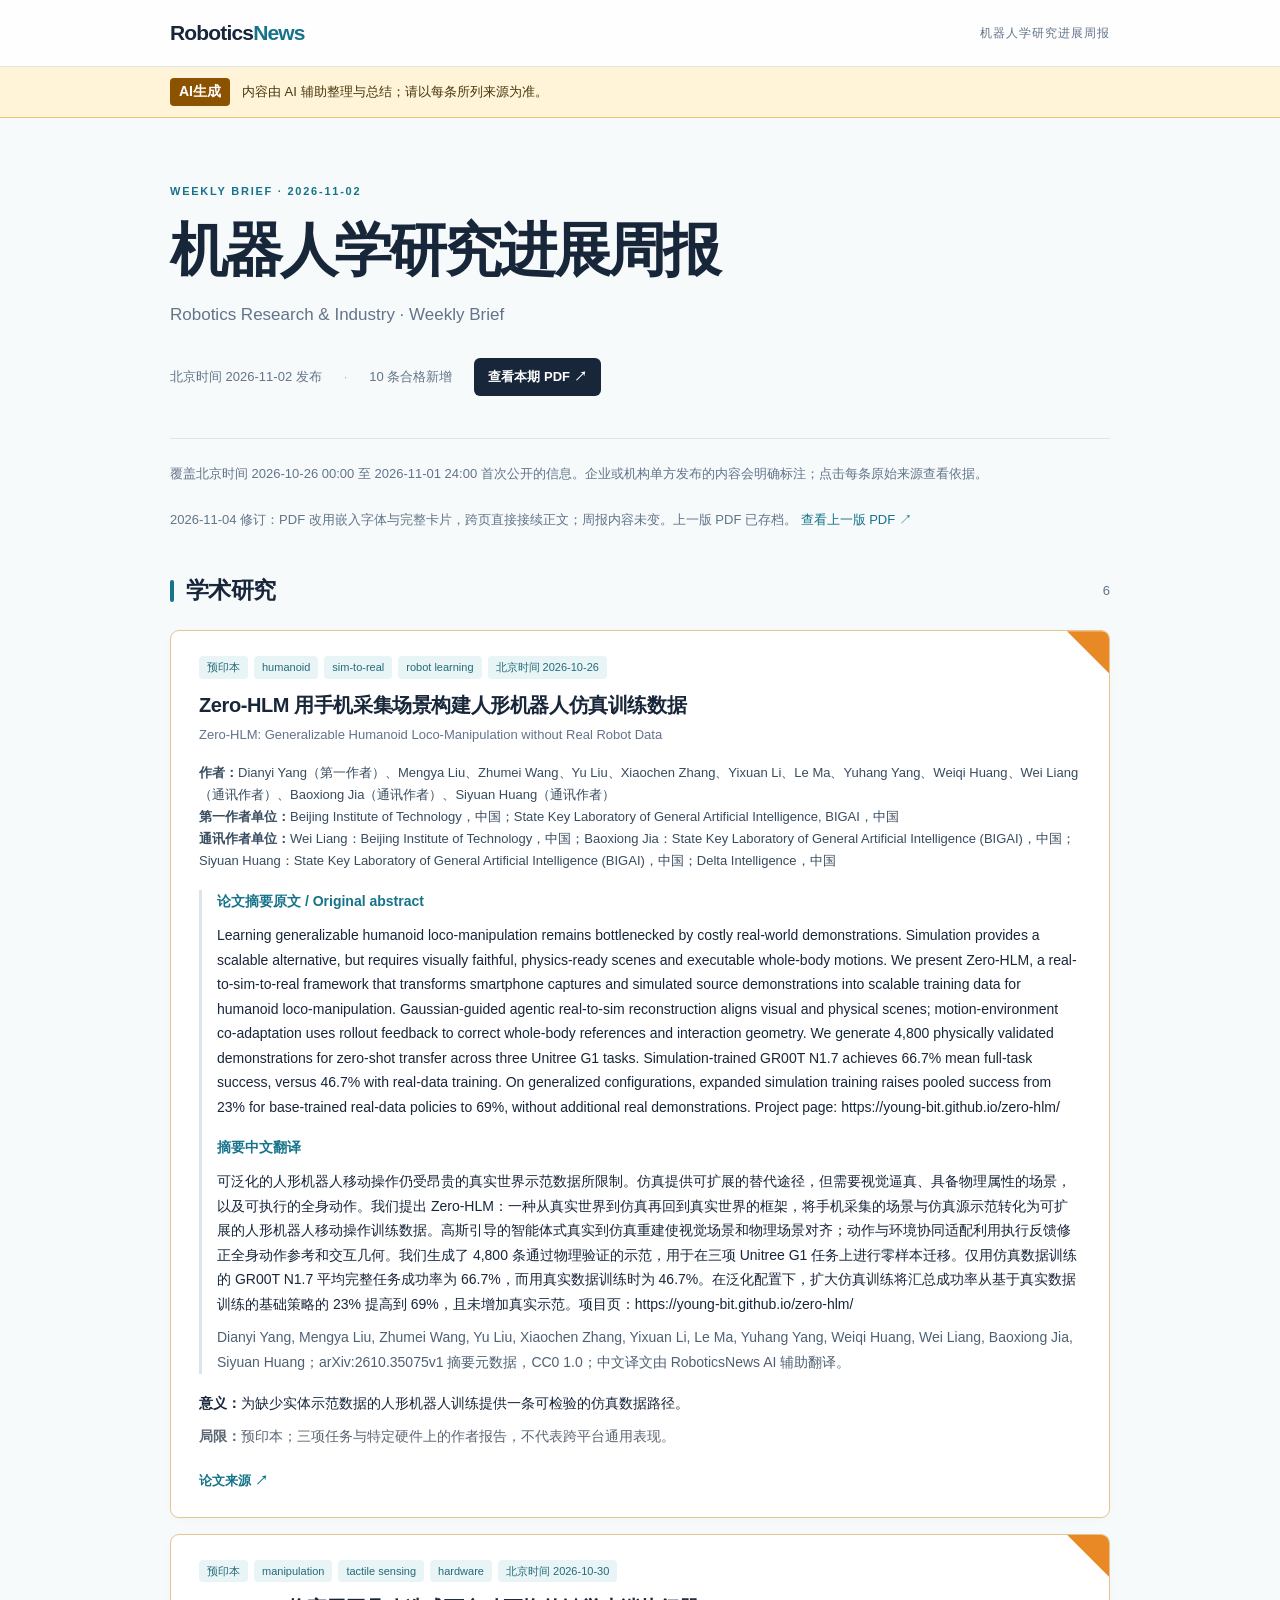
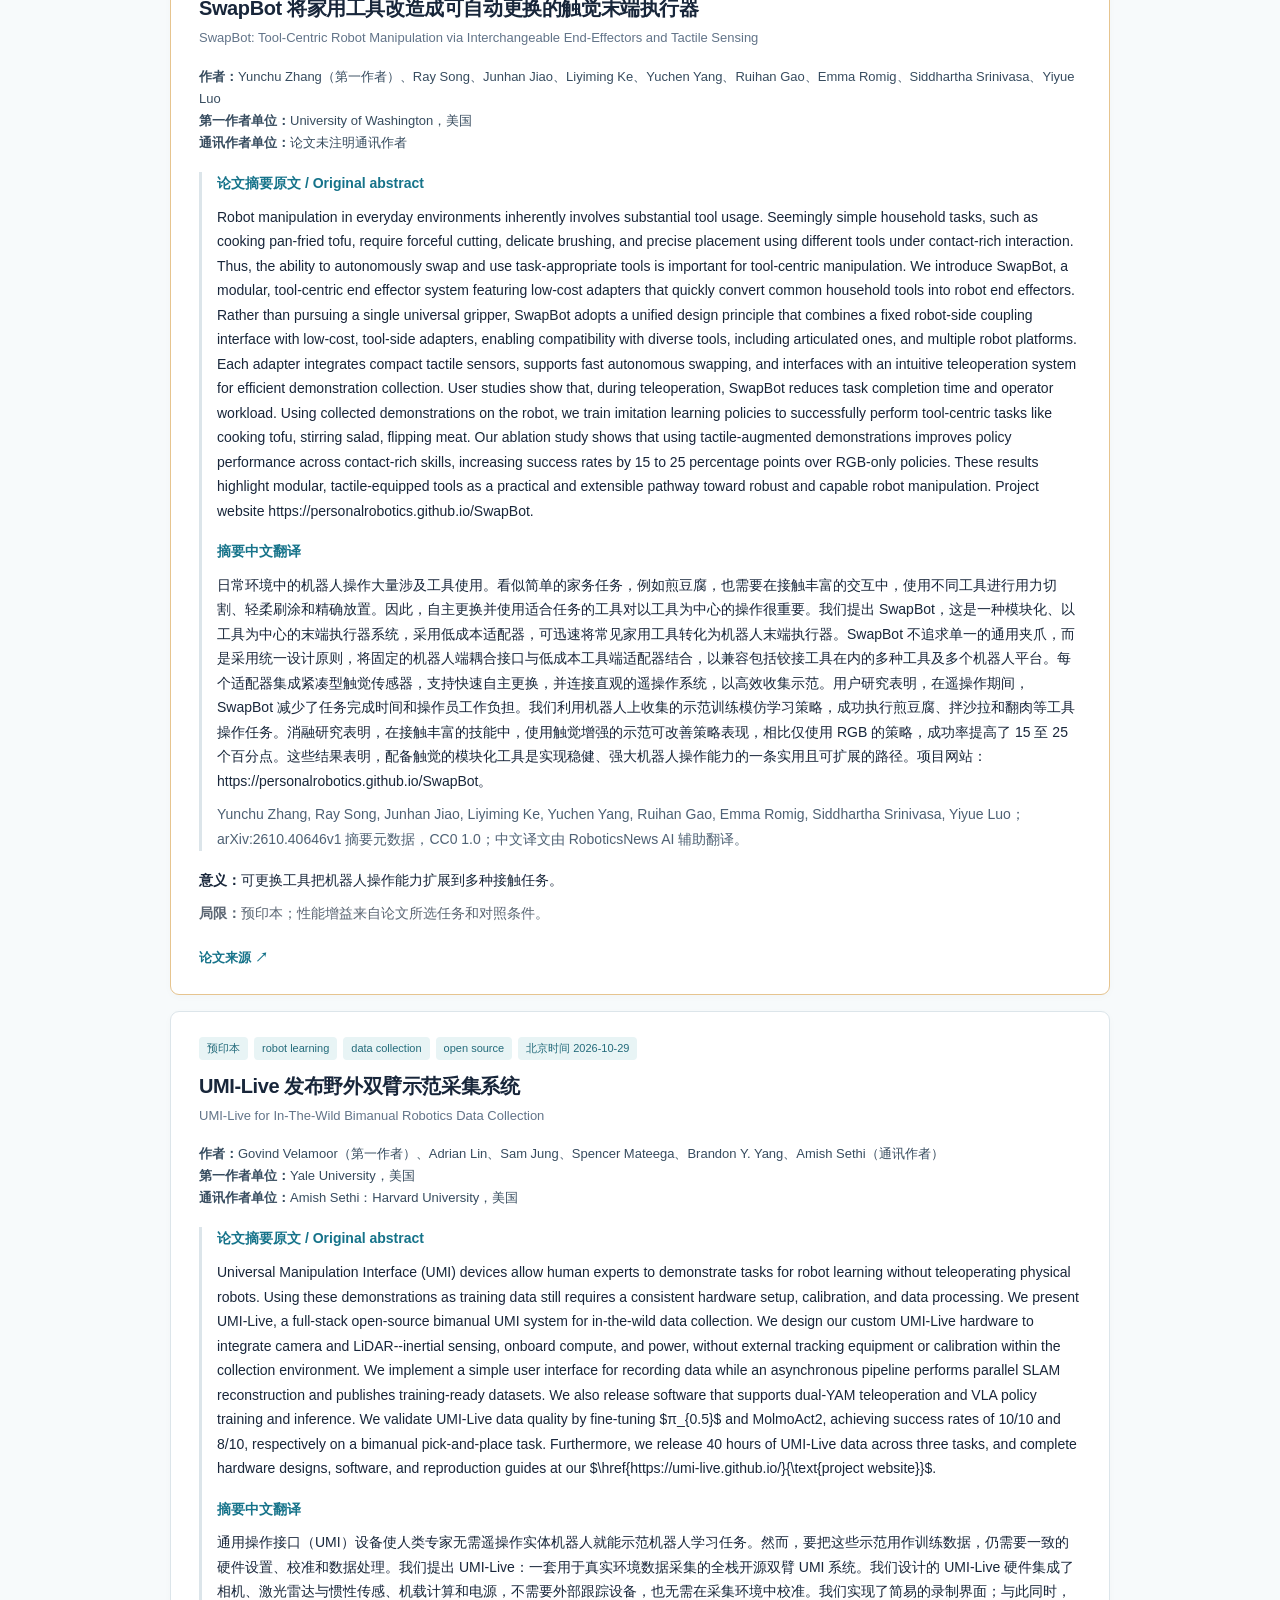
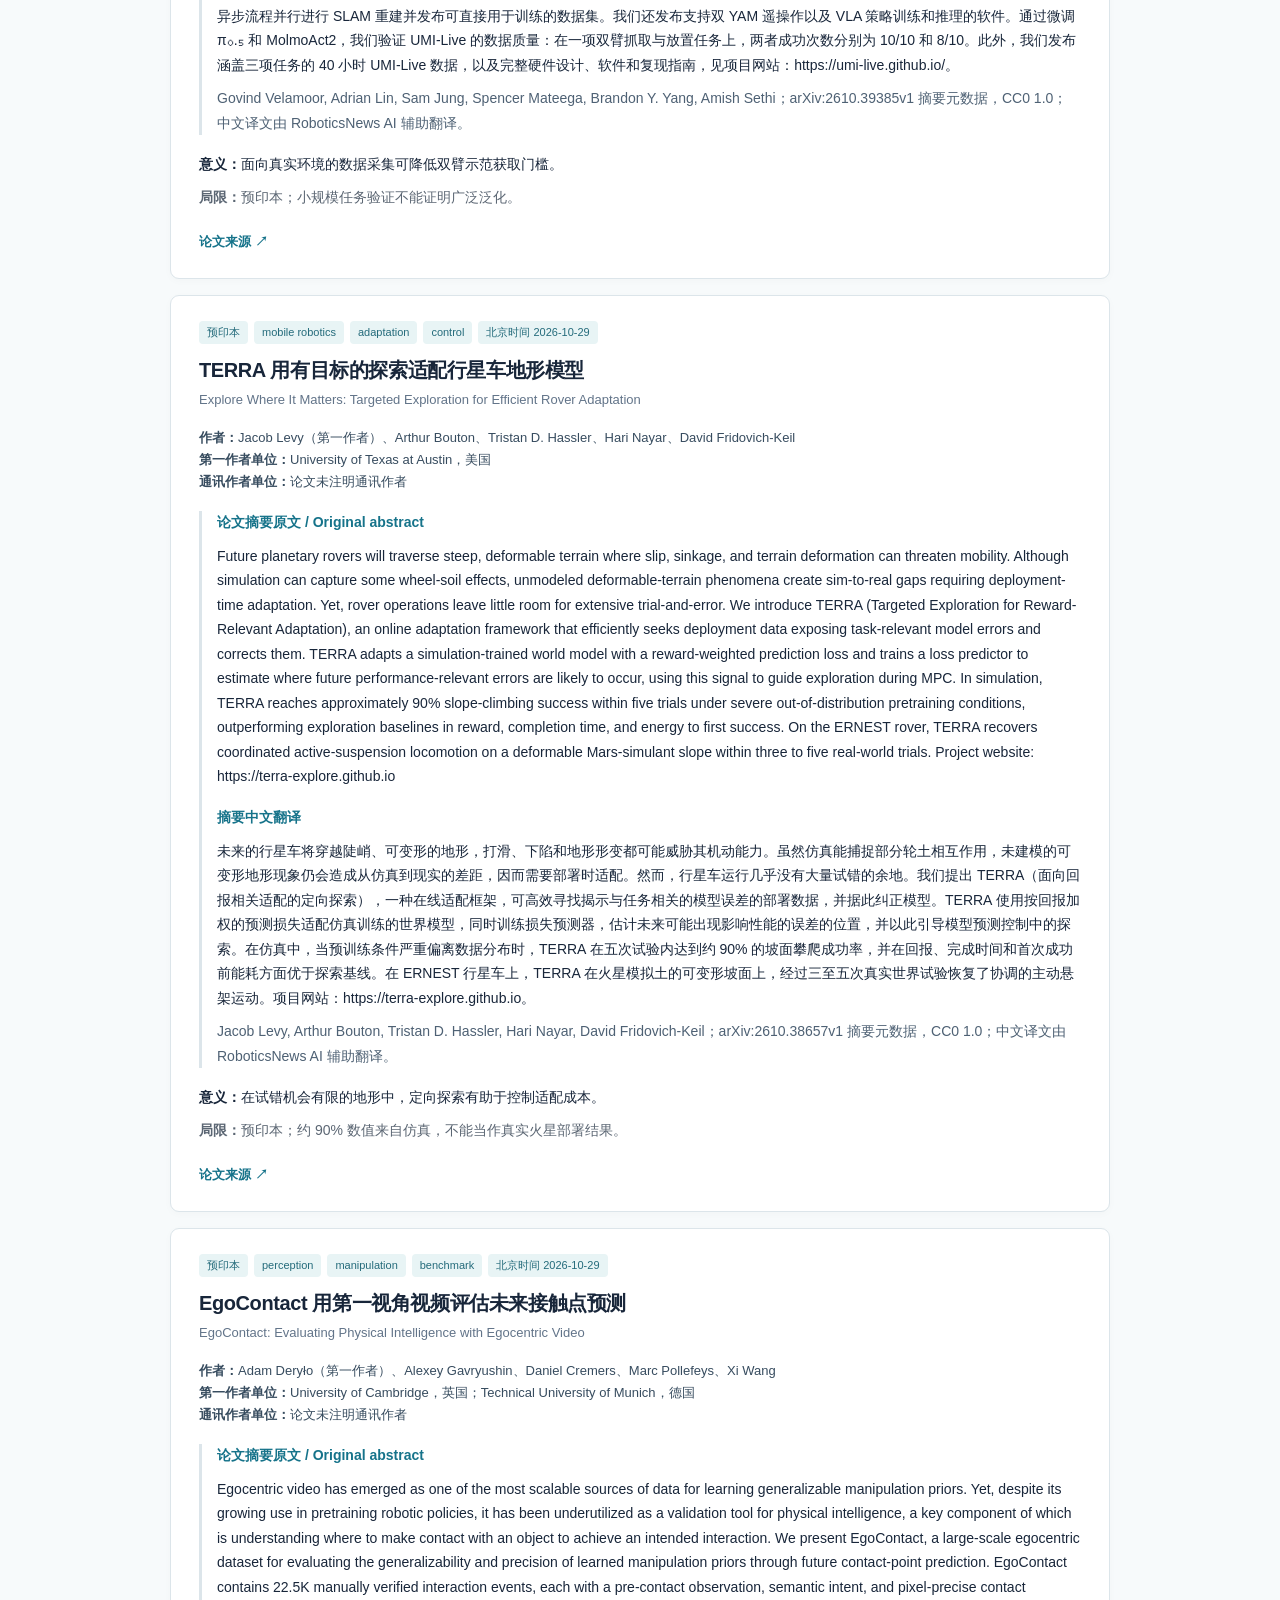
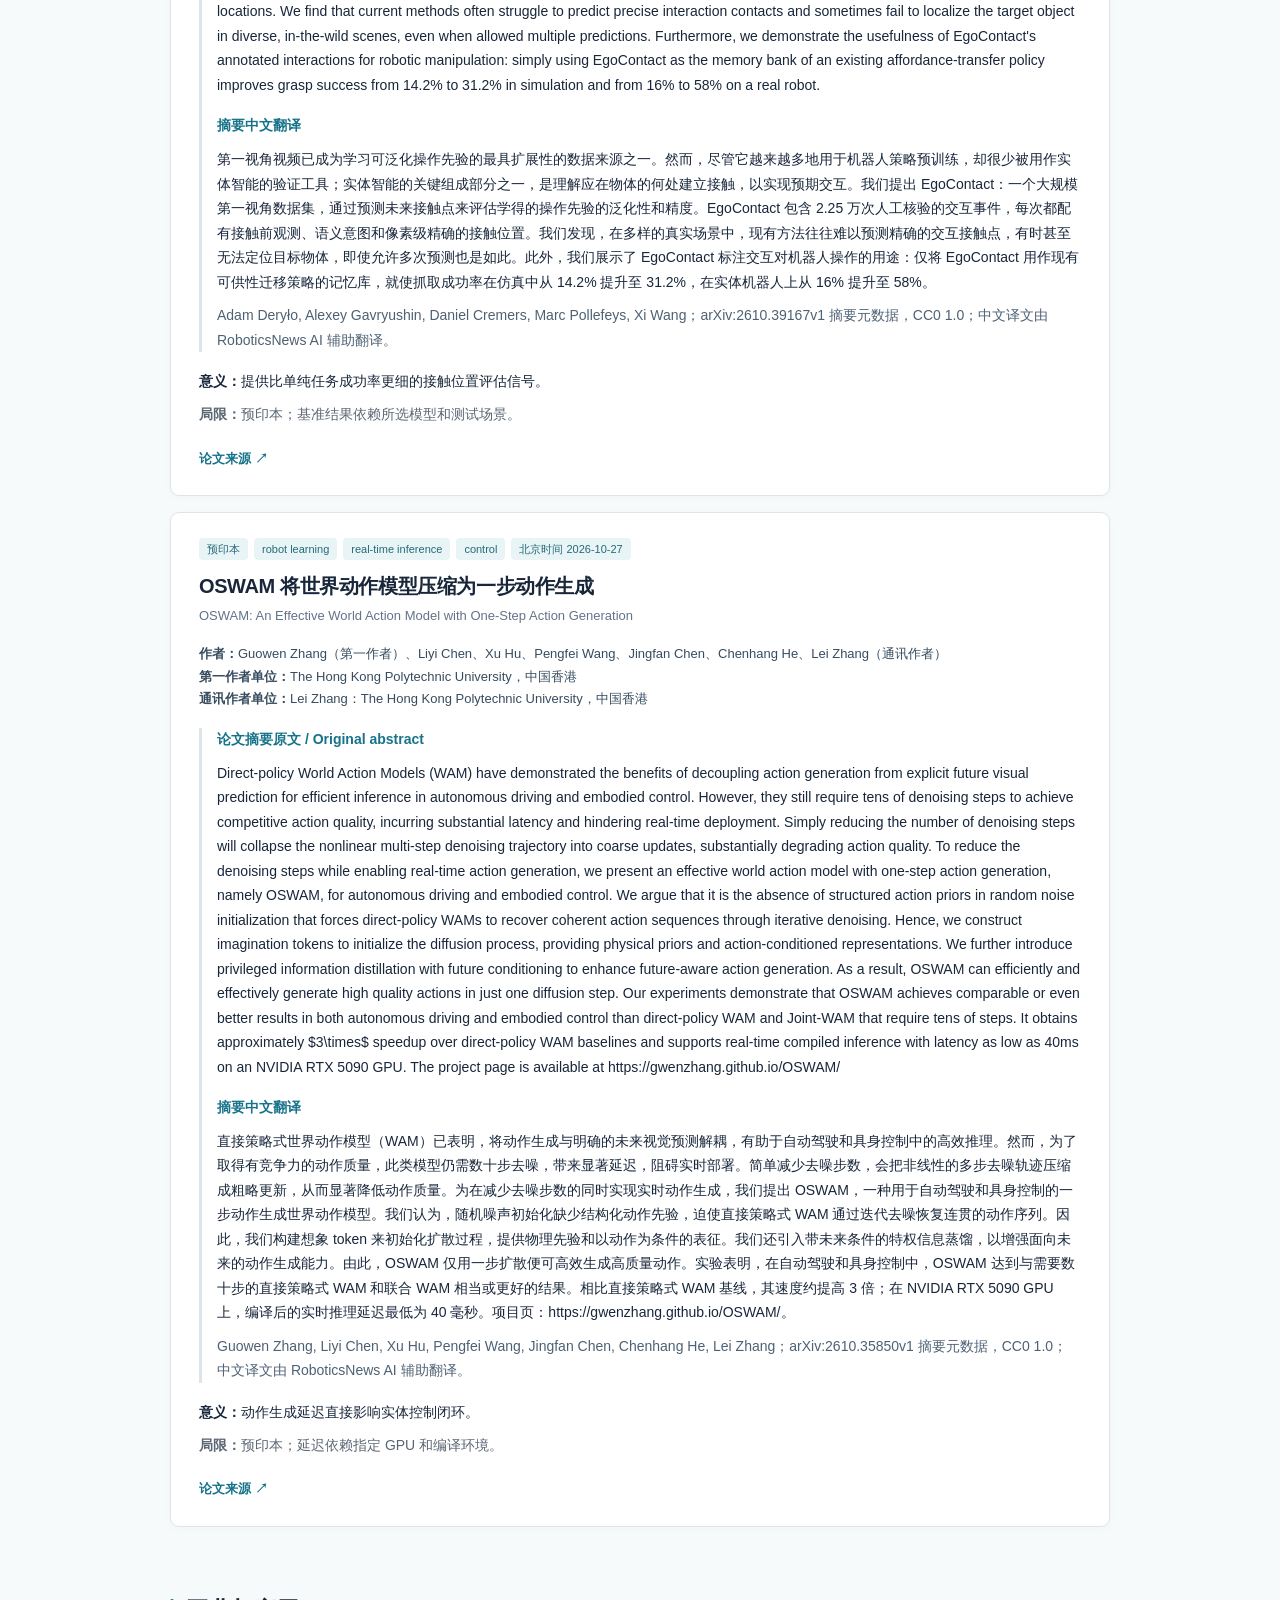
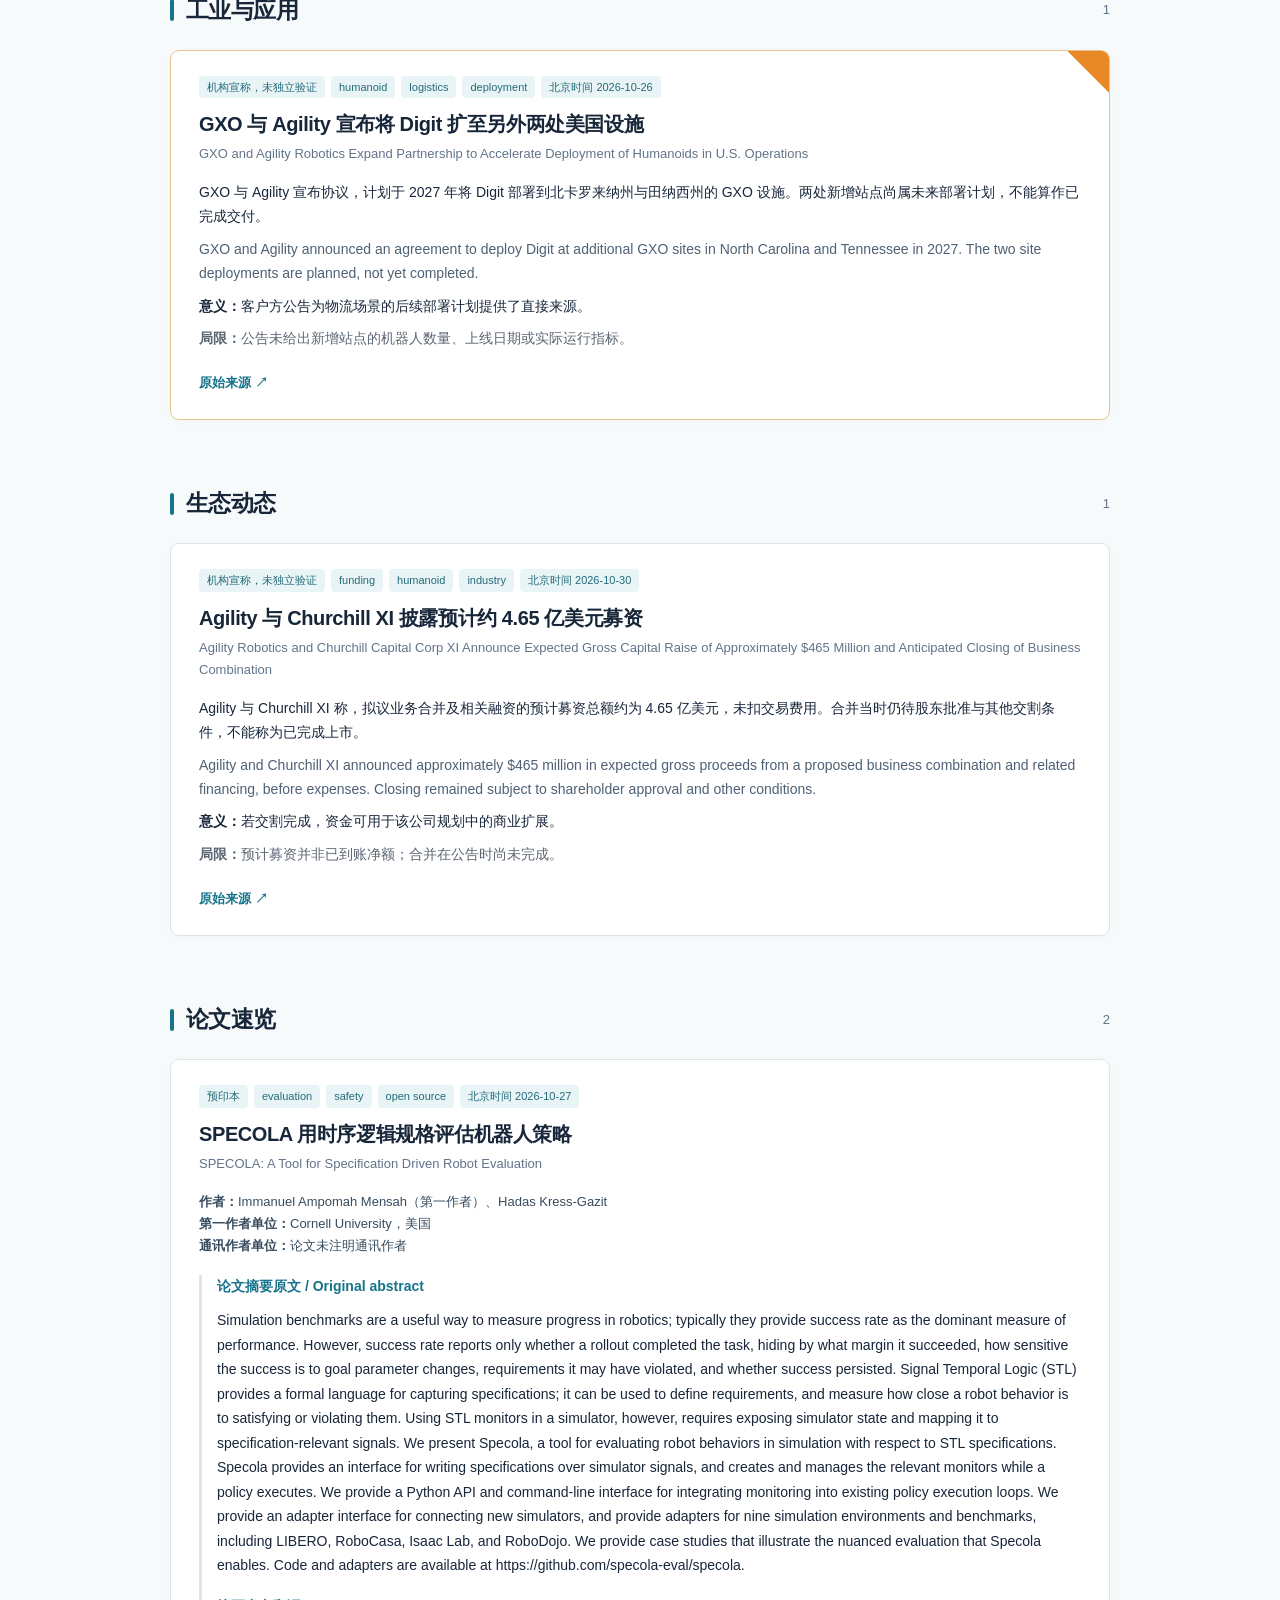
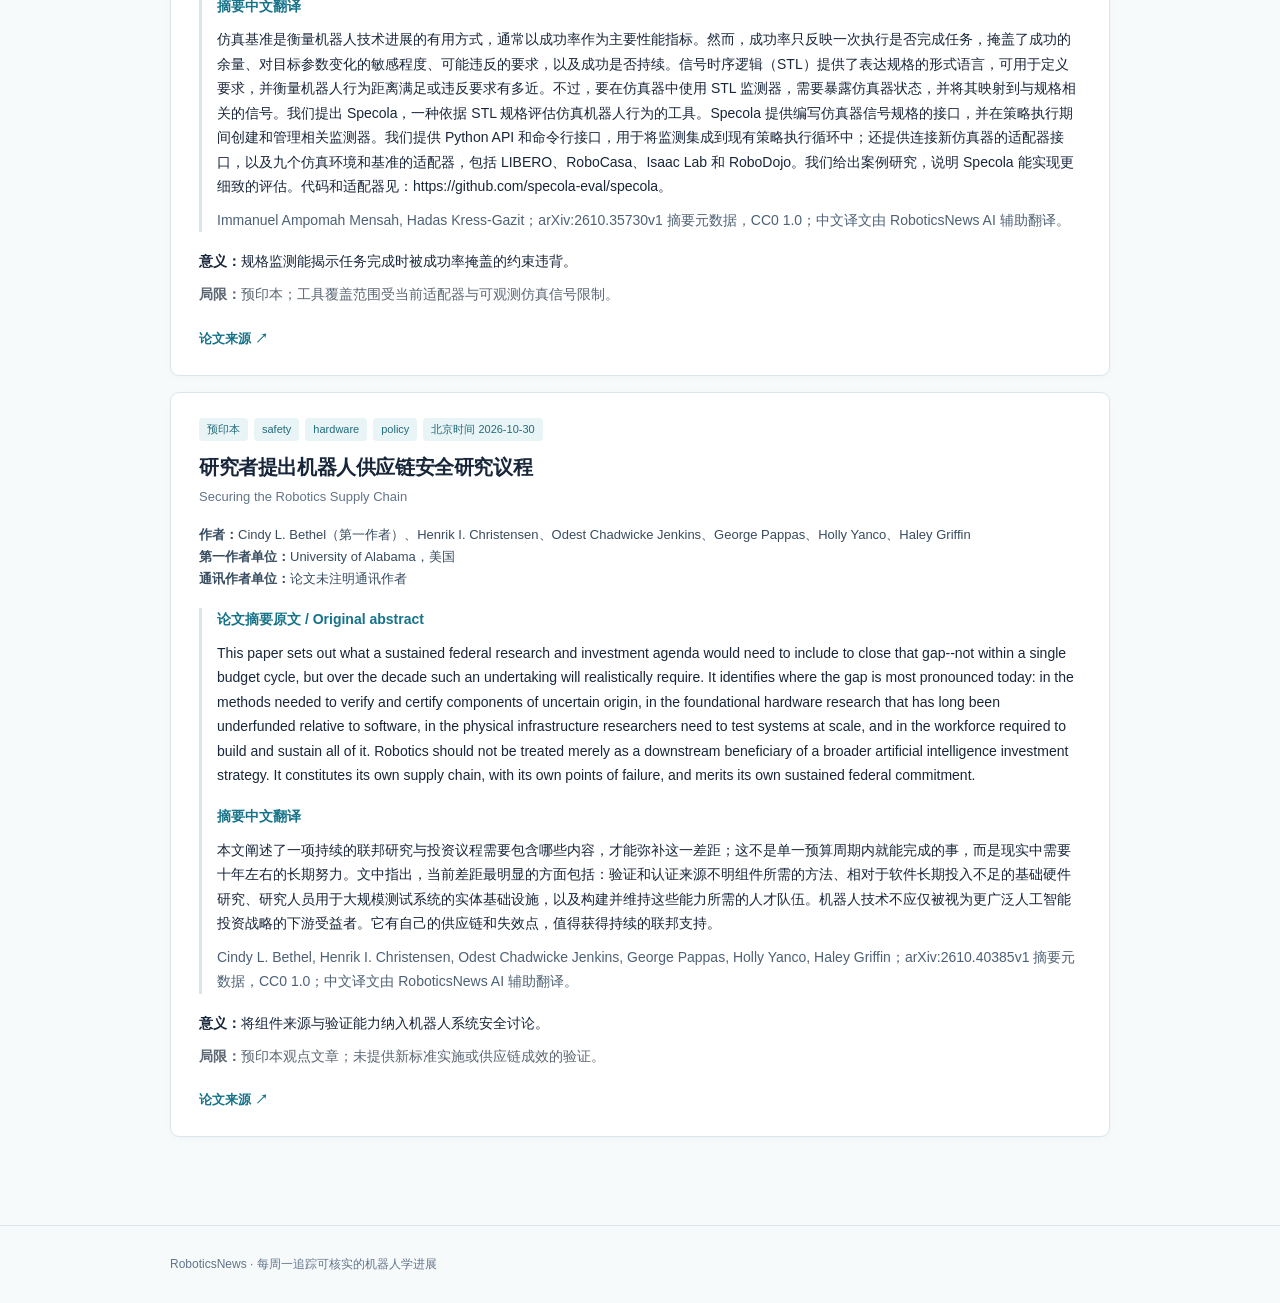
==== commit 0952beea: "Refine weekly PDF layout and continuation pages" ====
--- a/site/index.html
+++ b/site/index.html
@@ -1 +1 @@
-<!doctype html><html lang="zh-CN"><head><meta charset="utf-8"><meta name="viewport" content="width=device-width, initial-scale=1"><meta name="description" content="机器人学研究进展周报：论文、技术和产业动态"><title>2026-11-02 周报 · RoboticsNews</title><link rel="stylesheet" href="style.css"></head><body><header class="site-header"><div class="shell header-inner"><a class="brand" href="index.html">Robotics<span>News</span></a><span class="header-note">机器人学研究进展周报</span></div></header><div class="ai-disclosure" role="note"><div class="shell"><strong>AI生成</strong><span>内容由 AI 辅助整理与总结；请以每条所列来源为准。</span></div></div><main class="shell"><section class="hero"><div class="eyebrow">WEEKLY BRIEF · 2026-11-02</div><h1>机器人学研究进展周报</h1><p class="hero-sub">Robotics Research & Industry · Weekly Brief</p><div class="hero-meta"><span>北京时间 2026-11-02 发布</span><span>10 条合格新增</span><a class="pdf-link" href="https://raw.githubusercontent.com/Hancheng-Guo/RoboticsNews/main/diarys/2026-11-02.pdf" target="_blank" rel="noopener noreferrer">查看本期 PDF ↗</a></div></section><p class="issue-note">覆盖北京时间 2026-10-26 00:00 至 2026-11-01 24:00 首次公开的信息。企业或机构单方发布的内容会明确标注；点击每条原始来源查看依据。</p><p class="issue-note">2026-11-04 修订：公开条目仅保留一条来源链接，辅助核查依据继续记录在数据中；上一版 PDF 已存档。 <a href="https://raw.githubusercontent.com/Hancheng-Guo/RoboticsNews/main/diarys/2026-11-02.v3.pdf" target="_blank" rel="noopener noreferrer">查看上一版 PDF ↗</a></p><section class="content-section"><div class="section-title"><span class="section-mark"></span><h2>学术研究</h2><span class="section-count">6</span></div><div class="entries"><article class="entry featured" id="arxiv-2610.35075"><span class="featured-corner" role="img" aria-label="重点条目" title="重点条目"></span><div class="tags"><span class="tag">预印本</span><span class="tag">humanoid</span><span class="tag">sim-to-real</span><span class="tag">robot learning</span><span class="tag">北京时间 2026-10-26</span></div><h3>Zero-HLM 用手机采集场景构建人形机器人仿真训练数据</h3><p class="entry-en-title">Zero-HLM: Generalizable Humanoid Loco-Manipulation without Real Robot Data</p><p class="paper-affiliation"><strong>作者：</strong>Dianyi Yang（第一作者）、Mengya Liu、Zhumei Wang、Yu Liu、Xiaochen Zhang、Yixuan Li、Le Ma、Yuhang Yang、Weiqi Huang、Wei Liang（通讯作者）、Baoxiong Jia（通讯作者）、Siyuan Huang（通讯作者）<br><strong>第一作者单位：</strong>Beijing Institute of Technology，中国；State Key Laboratory of General Artificial Intelligence, BIGAI，中国<br><strong>通讯作者单位：</strong>Wei Liang：Beijing Institute of Technology，中国；Baoxiong Jia：State Key Laboratory of General Artificial Intelligence (BIGAI)，中国；Siyuan Huang：State Key Laboratory of General Artificial Intelligence (BIGAI)，中国；Delta Intelligence，中国</p><div class="paper-abstract"><h4>论文摘要原文 / Original abstract</h4><p lang="en">Learning generalizable humanoid loco-manipulation remains bottlenecked by costly real-world demonstrations. Simulation provides a scalable alternative, but requires visually faithful, physics-ready scenes and executable whole-body motions. We present Zero-HLM, a real-to-sim-to-real framework that transforms smartphone captures and simulated source demonstrations into scalable training data for humanoid loco-manipulation. Gaussian-guided agentic real-to-sim reconstruction aligns visual and physical scenes; motion-environment co-adaptation uses rollout feedback to correct whole-body references and interaction geometry. We generate 4,800 physically validated demonstrations for zero-shot transfer across three Unitree G1 tasks. Simulation-trained GR00T N1.7 achieves 66.7% mean full-task success, versus 46.7% with real-data training. On generalized configurations, expanded simulation training raises pooled success from 23% for base-trained real-data policies to 69%, without additional real demonstrations. Project page: https://young-bit.github.io/zero-hlm/</p><h4>摘要中文翻译</h4><p lang="zh-CN">可泛化的人形机器人移动操作仍受昂贵的真实世界示范数据所限制。仿真提供可扩展的替代途径，但需要视觉逼真、具备物理属性的场景，以及可执行的全身动作。我们提出 Zero-HLM：一种从真实世界到仿真再回到真实世界的框架，将手机采集的场景与仿真源示范转化为可扩展的人形机器人移动操作训练数据。高斯引导的智能体式真实到仿真重建使视觉场景和物理场景对齐；动作与环境协同适配利用执行反馈修正全身动作参考和交互几何。我们生成了 4,800 条通过物理验证的示范，用于在三项 Unitree G1 任务上进行零样本迁移。仅用仿真数据训练的 GR00T N1.7 平均完整任务成功率为 66.7%，而用真实数据训练时为 46.7%。在泛化配置下，扩大仿真训练将汇总成功率从基于真实数据训练的基础策略的 23% 提高到 69%，且未增加真实示范。项目页：https://young-bit.github.io/zero-hlm/</p><p class="entry-en">Dianyi Yang, Mengya Liu, Zhumei Wang, Yu Liu, Xiaochen Zhang, Yixuan Li, Le Ma, Yuhang Yang, Weiqi Huang, Wei Liang, Baoxiong Jia, Siyuan Huang；arXiv:2610.35075v1 摘要元数据，CC0 1.0；中文译文由 RoboticsNews AI 辅助翻译。</p></div><p><strong>意义：</strong>为缺少实体示范数据的人形机器人训练提供一条可检验的仿真数据路径。</p><p class="limitations"><strong>局限：</strong>预印本；三项任务与特定硬件上的作者报告，不代表跨平台通用表现。</p><div class="entry-links"><a href="https://arxiv.org/abs/2610.35075" target="_blank" rel="noopener noreferrer">论文来源 ↗</a></div></article><article class="entry featured" id="arxiv-2610.40646"><span class="featured-corner" role="img" aria-label="重点条目" title="重点条目"></span><div class="tags"><span class="tag">预印本</span><span class="tag">manipulation</span><span class="tag">tactile sensing</span><span class="tag">hardware</span><span class="tag">北京时间 2026-10-30</span></div><h3>SwapBot 将家用工具改造成可自动更换的触觉末端执行器</h3><p class="entry-en-title">SwapBot: Tool-Centric Robot Manipulation via Interchangeable End-Effectors and Tactile Sensing</p><p class="paper-affiliation"><strong>作者：</strong>Yunchu Zhang（第一作者）、Ray Song、Junhan Jiao、Liyiming Ke、Yuchen Yang、Ruihan Gao、Emma Romig、Siddhartha Srinivasa、Yiyue Luo<br><strong>第一作者单位：</strong>University of Washington，美国<br><strong>通讯作者单位：</strong>论文未注明通讯作者</p><div class="paper-abstract"><h4>论文摘要原文 / Original abstract</h4><p lang="en">Robot manipulation in everyday environments inherently involves substantial tool usage. Seemingly simple household tasks, such as cooking pan-fried tofu, require forceful cutting, delicate brushing, and precise placement using different tools under contact-rich interaction. Thus, the ability to autonomously swap and use task-appropriate tools is important for tool-centric manipulation. We introduce SwapBot, a modular, tool-centric end effector system featuring low-cost adapters that quickly convert common household tools into robot end effectors. Rather than pursuing a single universal gripper, SwapBot adopts a unified design principle that combines a fixed robot-side coupling interface with low-cost, tool-side adapters, enabling compatibility with diverse tools, including articulated ones, and multiple robot platforms. Each adapter integrates compact tactile sensors, supports fast autonomous swapping, and interfaces with an intuitive teleoperation system for efficient demonstration collection. User studies show that, during teleoperation, SwapBot reduces task completion time and operator workload. Using collected demonstrations on the robot, we train imitation learning policies to successfully perform tool-centric tasks like cooking tofu, stirring salad, flipping meat. Our ablation study shows that using tactile-augmented demonstrations improves policy performance across contact-rich skills, increasing success rates by 15 to 25 percentage points over RGB-only policies. These results highlight modular, tactile-equipped tools as a practical and extensible pathway toward robust and capable robot manipulation. Project website https://personalrobotics.github.io/SwapBot.</p><h4>摘要中文翻译</h4><p lang="zh-CN">日常环境中的机器人操作大量涉及工具使用。看似简单的家务任务，例如煎豆腐，也需要在接触丰富的交互中，使用不同工具进行用力切割、轻柔刷涂和精确放置。因此，自主更换并使用适合任务的工具对以工具为中心的操作很重要。我们提出 SwapBot，这是一种模块化、以工具为中心的末端执行器系统，采用低成本适配器，可迅速将常见家用工具转化为机器人末端执行器。SwapBot 不追求单一的通用夹爪，而是采用统一设计原则，将固定的机器人端耦合接口与低成本工具端适配器结合，以兼容包括铰接工具在内的多种工具及多个机器人平台。每个适配器集成紧凑型触觉传感器，支持快速自主更换，并连接直观的遥操作系统，以高效收集示范。用户研究表明，在遥操作期间，SwapBot 减少了任务完成时间和操作员工作负担。我们利用机器人上收集的示范训练模仿学习策略，成功执行煎豆腐、拌沙拉和翻肉等工具操作任务。消融研究表明，在接触丰富的技能中，使用触觉增强的示范可改善策略表现，相比仅使用 RGB 的策略，成功率提高了 15 至 25 个百分点。这些结果表明，配备触觉的模块化工具是实现稳健、强大机器人操作能力的一条实用且可扩展的路径。项目网站：https://personalrobotics.github.io/SwapBot。</p><p class="entry-en">Yunchu Zhang, Ray Song, Junhan Jiao, Liyiming Ke, Yuchen Yang, Ruihan Gao, Emma Romig, Siddhartha Srinivasa, Yiyue Luo；arXiv:2610.40646v1 摘要元数据，CC0 1.0；中文译文由 RoboticsNews AI 辅助翻译。</p></div><p><strong>意义：</strong>可更换工具把机器人操作能力扩展到多种接触任务。</p><p class="limitations"><strong>局限：</strong>预印本；性能增益来自论文所选任务和对照条件。</p><div class="entry-links"><a href="https://arxiv.org/abs/2610.40646" target="_blank" rel="noopener noreferrer">论文来源 ↗</a></div></article><article class="entry" id="arxiv-2610.39385"><div class="tags"><span class="tag">预印本</span><span class="tag">robot learning</span><span class="tag">data collection</span><span class="tag">open source</span><span class="tag">北京时间 2026-10-29</span></div><h3>UMI-Live 发布野外双臂示范采集系统</h3><p class="entry-en-title">UMI-Live for In-The-Wild Bimanual Robotics Data Collection</p><p class="paper-affiliation"><strong>作者：</strong>Govind Velamoor（第一作者）、Adrian Lin、Sam Jung、Spencer Mateega、Brandon Y. Yang、Amish Sethi（通讯作者）<br><strong>第一作者单位：</strong>Yale University，美国<br><strong>通讯作者单位：</strong>Amish Sethi：Harvard University，美国</p><div class="paper-abstract"><h4>论文摘要原文 / Original abstract</h4><p lang="en">Universal Manipulation Interface (UMI) devices allow human experts to demonstrate tasks for robot learning without teleoperating physical robots. Using these demonstrations as training data still requires a consistent hardware setup, calibration, and data processing. We present UMI-Live, a full-stack open-source bimanual UMI system for in-the-wild data collection. We design our custom UMI-Live hardware to integrate camera and LiDAR--inertial sensing, onboard compute, and power, without external tracking equipment or calibration within the collection environment. We implement a simple user interface for recording data while an asynchronous pipeline performs parallel SLAM reconstruction and publishes training-ready datasets. We also release software that supports dual-YAM teleoperation and VLA policy training and inference. We validate UMI-Live data quality by fine-tuning $π_{0.5}$ and MolmoAct2, achieving success rates of 10/10 and 8/10, respectively on a bimanual pick-and-place task. Furthermore, we release 40 hours of UMI-Live data across three tasks, and complete hardware designs, software, and reproduction guides at our $\href{https://umi-live.github.io/}{\text{project website}}$.</p><h4>摘要中文翻译</h4><p lang="zh-CN">通用操作接口（UMI）设备使人类专家无需遥操作实体机器人就能示范机器人学习任务。然而，要把这些示范用作训练数据，仍需要一致的硬件设置、校准和数据处理。我们提出 UMI-Live：一套用于真实环境数据采集的全栈开源双臂 UMI 系统。我们设计的 UMI-Live 硬件集成了相机、激光雷达与惯性传感、机载计算和电源，不需要外部跟踪设备，也无需在采集环境中校准。我们实现了简易的录制界面；与此同时，异步流程并行进行 SLAM 重建并发布可直接用于训练的数据集。我们还发布支持双 YAM 遥操作以及 VLA 策略训练和推理的软件。通过微调 π₀.₅ 和 MolmoAct2，我们验证 UMI-Live 的数据质量：在一项双臂抓取与放置任务上，两者成功次数分别为 10/10 和 8/10。此外，我们发布涵盖三项任务的 40 小时 UMI-Live 数据，以及完整硬件设计、软件和复现指南，见项目网站：https://umi-live.github.io/。</p><p class="entry-en">Govind Velamoor, Adrian Lin, Sam Jung, Spencer Mateega, Brandon Y. Yang, Amish Sethi；arXiv:2610.39385v1 摘要元数据，CC0 1.0；中文译文由 RoboticsNews AI 辅助翻译。</p></div><p><strong>意义：</strong>面向真实环境的数据采集可降低双臂示范获取门槛。</p><p class="limitations"><strong>局限：</strong>预印本；小规模任务验证不能证明广泛泛化。</p><div class="entry-links"><a href="https://arxiv.org/abs/2610.39385" target="_blank" rel="noopener noreferrer">论文来源 ↗</a></div></article><article class="entry" id="arxiv-2610.38657"><div class="tags"><span class="tag">预印本</span><span class="tag">mobile robotics</span><span class="tag">adaptation</span><span class="tag">control</span><span class="tag">北京时间 2026-10-29</span></div><h3>TERRA 用有目标的探索适配行星车地形模型</h3><p class="entry-en-title">Explore Where It Matters: Targeted Exploration for Efficient Rover Adaptation</p><p class="paper-affiliation"><strong>作者：</strong>Jacob Levy（第一作者）、Arthur Bouton、Tristan D. Hassler、Hari Nayar、David Fridovich-Keil<br><strong>第一作者单位：</strong>University of Texas at Austin，美国<br><strong>通讯作者单位：</strong>论文未注明通讯作者</p><div class="paper-abstract"><h4>论文摘要原文 / Original abstract</h4><p lang="en">Future planetary rovers will traverse steep, deformable terrain where slip, sinkage, and terrain deformation can threaten mobility. Although simulation can capture some wheel-soil effects, unmodeled deformable-terrain phenomena create sim-to-real gaps requiring deployment-time adaptation. Yet, rover operations leave little room for extensive trial-and-error. We introduce TERRA (Targeted Exploration for Reward-Relevant Adaptation), an online adaptation framework that efficiently seeks deployment data exposing task-relevant model errors and corrects them. TERRA adapts a simulation-trained world model with a reward-weighted prediction loss and trains a loss predictor to estimate where future performance-relevant errors are likely to occur, using this signal to guide exploration during MPC. In simulation, TERRA reaches approximately 90% slope-climbing success within five trials under severe out-of-distribution pretraining conditions, outperforming exploration baselines in reward, completion time, and energy to first success. On the ERNEST rover, TERRA recovers coordinated active-suspension locomotion on a deformable Mars-simulant slope within three to five real-world trials. Project website: https://terra-explore.github.io</p><h4>摘要中文翻译</h4><p lang="zh-CN">未来的行星车将穿越陡峭、可变形的地形，打滑、下陷和地形形变都可能威胁其机动能力。虽然仿真能捕捉部分轮土相互作用，未建模的可变形地形现象仍会造成从仿真到现实的差距，因而需要部署时适配。然而，行星车运行几乎没有大量试错的余地。我们提出 TERRA（面向回报相关适配的定向探索），一种在线适配框架，可高效寻找揭示与任务相关的模型误差的部署数据，并据此纠正模型。TERRA 使用按回报加权的预测损失适配仿真训练的世界模型，同时训练损失预测器，估计未来可能出现影响性能的误差的位置，并以此引导模型预测控制中的探索。在仿真中，当预训练条件严重偏离数据分布时，TERRA 在五次试验内达到约 90% 的坡面攀爬成功率，并在回报、完成时间和首次成功前能耗方面优于探索基线。在 ERNEST 行星车上，TERRA 在火星模拟土的可变形坡面上，经过三至五次真实世界试验恢复了协调的主动悬架运动。项目网站：https://terra-explore.github.io。</p><p class="entry-en">Jacob Levy, Arthur Bouton, Tristan D. Hassler, Hari Nayar, David Fridovich-Keil；arXiv:2610.38657v1 摘要元数据，CC0 1.0；中文译文由 RoboticsNews AI 辅助翻译。</p></div><p><strong>意义：</strong>在试错机会有限的地形中，定向探索有助于控制适配成本。</p><p class="limitations"><strong>局限：</strong>预印本；约 90% 数值来自仿真，不能当作真实火星部署结果。</p><div class="entry-links"><a href="https://arxiv.org/abs/2610.38657" target="_blank" rel="noopener noreferrer">论文来源 ↗</a></div></article><article class="entry" id="arxiv-2610.39167"><div class="tags"><span class="tag">预印本</span><span class="tag">perception</span><span class="tag">manipulation</span><span class="tag">benchmark</span><span class="tag">北京时间 2026-10-29</span></div><h3>EgoContact 用第一视角视频评估未来接触点预测</h3><p class="entry-en-title">EgoContact: Evaluating Physical Intelligence with Egocentric Video</p><p class="paper-affiliation"><strong>作者：</strong>Adam Deryło（第一作者）、Alexey Gavryushin、Daniel Cremers、Marc Pollefeys、Xi Wang<br><strong>第一作者单位：</strong>University of Cambridge，英国；Technical University of Munich，德国<br><strong>通讯作者单位：</strong>论文未注明通讯作者</p><div class="paper-abstract"><h4>论文摘要原文 / Original abstract</h4><p lang="en">Egocentric video has emerged as one of the most scalable sources of data for learning generalizable manipulation priors. Yet, despite its growing use in pretraining robotic policies, it has been underutilized as a validation tool for physical intelligence, a key component of which is understanding where to make contact with an object to achieve an intended interaction. We present EgoContact, a large-scale egocentric dataset for evaluating the generalizability and precision of learned manipulation priors through future contact-point prediction. EgoContact contains 22.5K manually verified interaction events, each with a pre-contact observation, semantic intent, and pixel-precise contact locations. We find that current methods often struggle to predict precise interaction contacts and sometimes fail to localize the target object in diverse, in-the-wild scenes, even when allowed multiple predictions. Furthermore, we demonstrate the usefulness of EgoContact&#39;s annotated interactions for robotic manipulation: simply using EgoContact as the memory bank of an existing affordance-transfer policy improves grasp success from 14.2% to 31.2% in simulation and from 16% to 58% on a real robot.</p><h4>摘要中文翻译</h4><p lang="zh-CN">第一视角视频已成为学习可泛化操作先验的最具扩展性的数据来源之一。然而，尽管它越来越多地用于机器人策略预训练，却很少被用作实体智能的验证工具；实体智能的关键组成部分之一，是理解应在物体的何处建立接触，以实现预期交互。我们提出 EgoContact：一个大规模第一视角数据集，通过预测未来接触点来评估学得的操作先验的泛化性和精度。EgoContact 包含 2.25 万次人工核验的交互事件，每次都配有接触前观测、语义意图和像素级精确的接触位置。我们发现，在多样的真实场景中，现有方法往往难以预测精确的交互接触点，有时甚至无法定位目标物体，即使允许多次预测也是如此。此外，我们展示了 EgoContact 标注交互对机器人操作的用途：仅将 EgoContact 用作现有可供性迁移策略的记忆库，就使抓取成功率在仿真中从 14.2% 提升至 31.2%，在实体机器人上从 16% 提升至 58%。</p><p class="entry-en">Adam Deryło, Alexey Gavryushin, Daniel Cremers, Marc Pollefeys, Xi Wang；arXiv:2610.39167v1 摘要元数据，CC0 1.0；中文译文由 RoboticsNews AI 辅助翻译。</p></div><p><strong>意义：</strong>提供比单纯任务成功率更细的接触位置评估信号。</p><p class="limitations"><strong>局限：</strong>预印本；基准结果依赖所选模型和测试场景。</p><div class="entry-links"><a href="https://arxiv.org/abs/2610.39167" target="_blank" rel="noopener noreferrer">论文来源 ↗</a></div></article><article class="entry" id="arxiv-2610.35850"><div class="tags"><span class="tag">预印本</span><span class="tag">robot learning</span><span class="tag">real-time inference</span><span class="tag">control</span><span class="tag">北京时间 2026-10-27</span></div><h3>OSWAM 将世界动作模型压缩为一步动作生成</h3><p class="entry-en-title">OSWAM: An Effective World Action Model with One-Step Action Generation</p><p class="paper-affiliation"><strong>作者：</strong>Guowen Zhang（第一作者）、Liyi Chen、Xu Hu、Pengfei Wang、Jingfan Chen、Chenhang He、Lei Zhang（通讯作者）<br><strong>第一作者单位：</strong>The Hong Kong Polytechnic University，中国香港<br><strong>通讯作者单位：</strong>Lei Zhang：The Hong Kong Polytechnic University，中国香港</p><div class="paper-abstract"><h4>论文摘要原文 / Original abstract</h4><p lang="en">Direct-policy World Action Models (WAM) have demonstrated the benefits of decoupling action generation from explicit future visual prediction for efficient inference in autonomous driving and embodied control. However, they still require tens of denoising steps to achieve competitive action quality, incurring substantial latency and hindering real-time deployment. Simply reducing the number of denoising steps will collapse the nonlinear multi-step denoising trajectory into coarse updates, substantially degrading action quality. To reduce the denoising steps while enabling real-time action generation, we present an effective world action model with one-step action generation, namely OSWAM, for autonomous driving and embodied control. We argue that it is the absence of structured action priors in random noise initialization that forces direct-policy WAMs to recover coherent action sequences through iterative denoising. Hence, we construct imagination tokens to initialize the diffusion process, providing physical priors and action-conditioned representations. We further introduce privileged information distillation with future conditioning to enhance future-aware action generation. As a result, OSWAM can efficiently and effectively generate high quality actions in just one diffusion step. Our experiments demonstrate that OSWAM achieves comparable or even better results in both autonomous driving and embodied control than direct-policy WAM and Joint-WAM that require tens of steps. It obtains approximately $3\times$ speedup over direct-policy WAM baselines and supports real-time compiled inference with latency as low as 40ms on an NVIDIA RTX 5090 GPU. The project page is available at https://gwenzhang.github.io/OSWAM/</p><h4>摘要中文翻译</h4><p lang="zh-CN">直接策略式世界动作模型（WAM）已表明，将动作生成与明确的未来视觉预测解耦，有助于自动驾驶和具身控制中的高效推理。然而，为了取得有竞争力的动作质量，此类模型仍需数十步去噪，带来显著延迟，阻碍实时部署。简单减少去噪步数，会把非线性的多步去噪轨迹压缩成粗略更新，从而显著降低动作质量。为在减少去噪步数的同时实现实时动作生成，我们提出 OSWAM，一种用于自动驾驶和具身控制的一步动作生成世界动作模型。我们认为，随机噪声初始化缺少结构化动作先验，迫使直接策略式 WAM 通过迭代去噪恢复连贯的动作序列。因此，我们构建想象 token 来初始化扩散过程，提供物理先验和以动作为条件的表征。我们还引入带未来条件的特权信息蒸馏，以增强面向未来的动作生成能力。由此，OSWAM 仅用一步扩散便可高效生成高质量动作。实验表明，在自动驾驶和具身控制中，OSWAM 达到与需要数十步的直接策略式 WAM 和联合 WAM 相当或更好的结果。相比直接策略式 WAM 基线，其速度约提高 3 倍；在 NVIDIA RTX 5090 GPU 上，编译后的实时推理延迟最低为 40 毫秒。项目页：https://gwenzhang.github.io/OSWAM/。</p><p class="entry-en">Guowen Zhang, Liyi Chen, Xu Hu, Pengfei Wang, Jingfan Chen, Chenhang He, Lei Zhang；arXiv:2610.35850v1 摘要元数据，CC0 1.0；中文译文由 RoboticsNews AI 辅助翻译。</p></div><p><strong>意义：</strong>动作生成延迟直接影响实体控制闭环。</p><p class="limitations"><strong>局限：</strong>预印本；延迟依赖指定 GPU 和编译环境。</p><div class="entry-links"><a href="https://arxiv.org/abs/2610.35850" target="_blank" rel="noopener noreferrer">论文来源 ↗</a></div></article></div></section><section class="content-section"><div class="section-title"><span class="section-mark"></span><h2>工业与应用</h2><span class="section-count">1</span></div><div class="entries"><article class="entry featured" id="gxo-agility-2026-10-26"><span class="featured-corner" role="img" aria-label="重点条目" title="重点条目"></span><div class="tags"><span class="tag">机构宣称，未独立验证</span><span class="tag">humanoid</span><span class="tag">logistics</span><span class="tag">deployment</span><span class="tag">北京时间 2026-10-26</span></div><h3>GXO 与 Agility 宣布将 Digit 扩至另外两处美国设施</h3><p class="entry-en-title">GXO and Agility Robotics Expand Partnership to Accelerate Deployment of Humanoids in U.S. Operations</p><p>GXO 与 Agility 宣布协议，计划于 2027 年将 Digit 部署到北卡罗来纳州与田纳西州的 GXO 设施。两处新增站点尚属未来部署计划，不能算作已完成交付。</p><p class="entry-en" lang="en">GXO and Agility announced an agreement to deploy Digit at additional GXO sites in North Carolina and Tennessee in 2027. The two site deployments are planned, not yet completed.</p><p><strong>意义：</strong>客户方公告为物流场景的后续部署计划提供了直接来源。</p><p class="limitations"><strong>局限：</strong>公告未给出新增站点的机器人数量、上线日期或实际运行指标。</p><div class="entry-links"><a href="https://investors.gxo.com/news-releases/news-release-details/gxo-and-agility-robotics-expand-partnership-accelerate" target="_blank" rel="noopener noreferrer">原始来源 ↗</a></div></article></div></section><section class="content-section"><div class="section-title"><span class="section-mark"></span><h2>生态动态</h2><span class="section-count">1</span></div><div class="entries"><article class="entry" id="agility-capital-2026-10-30"><div class="tags"><span class="tag">机构宣称，未独立验证</span><span class="tag">funding</span><span class="tag">humanoid</span><span class="tag">industry</span><span class="tag">北京时间 2026-10-30</span></div><h3>Agility 与 Churchill XI 披露预计约 4.65 亿美元募资</h3><p class="entry-en-title">Agility Robotics and Churchill Capital Corp XI Announce Expected Gross Capital Raise of Approximately $465 Million and Anticipated Closing of Business Combination</p><p>Agility 与 Churchill XI 称，拟议业务合并及相关融资的预计募资总额约为 4.65 亿美元，未扣交易费用。合并当时仍待股东批准与其他交割条件，不能称为已完成上市。</p><p class="entry-en" lang="en">Agility and Churchill XI announced approximately $465 million in expected gross proceeds from a proposed business combination and related financing, before expenses. Closing remained subject to shareholder approval and other conditions.</p><p><strong>意义：</strong>若交割完成，资金可用于该公司规划中的商业扩展。</p><p class="limitations"><strong>局限：</strong>预计募资并非已到账净额；合并在公告时尚未完成。</p><div class="entry-links"><a href="https://www.agilityrobotics.com/content/agility-robotics-and-churchill-capital-corp-xi-announce-expected-gross-capital-raise-of-approximately-465-million-and-anticipated-closing-of-business-combination" target="_blank" rel="noopener noreferrer">原始来源 ↗</a></div></article></div></section><section class="content-section"><div class="section-title"><span class="section-mark"></span><h2>论文速览</h2><span class="section-count">2</span></div><div class="entries"><article class="entry" id="arxiv-2610.35730"><div class="tags"><span class="tag">预印本</span><span class="tag">evaluation</span><span class="tag">safety</span><span class="tag">open source</span><span class="tag">北京时间 2026-10-27</span></div><h3>SPECOLA 用时序逻辑规格评估机器人策略</h3><p class="entry-en-title">SPECOLA: A Tool for Specification Driven Robot Evaluation</p><p class="paper-affiliation"><strong>作者：</strong>Immanuel Ampomah Mensah（第一作者）、Hadas Kress-Gazit<br><strong>第一作者单位：</strong>Cornell University，美国<br><strong>通讯作者单位：</strong>论文未注明通讯作者</p><div class="paper-abstract"><h4>论文摘要原文 / Original abstract</h4><p lang="en">Simulation benchmarks are a useful way to measure progress in robotics; typically they provide success rate as the dominant measure of performance. However, success rate reports only whether a rollout completed the task, hiding by what margin it succeeded, how sensitive the success is to goal parameter changes, requirements it may have violated, and whether success persisted. Signal Temporal Logic (STL) provides a formal language for capturing specifications; it can be used to define requirements, and measure how close a robot behavior is to satisfying or violating them. Using STL monitors in a simulator, however, requires exposing simulator state and mapping it to specification-relevant signals. We present Specola, a tool for evaluating robot behaviors in simulation with respect to STL specifications. Specola provides an interface for writing specifications over simulator signals, and creates and manages the relevant monitors while a policy executes. We provide a Python API and command-line interface for integrating monitoring into existing policy execution loops. We provide an adapter interface for connecting new simulators, and provide adapters for nine simulation environments and benchmarks, including LIBERO, RoboCasa, Isaac Lab, and RoboDojo. We provide case studies that illustrate the nuanced evaluation that Specola enables. Code and adapters are available at https://github.com/specola-eval/specola.</p><h4>摘要中文翻译</h4><p lang="zh-CN">仿真基准是衡量机器人技术进展的有用方式，通常以成功率作为主要性能指标。然而，成功率只反映一次执行是否完成任务，掩盖了成功的余量、对目标参数变化的敏感程度、可能违反的要求，以及成功是否持续。信号时序逻辑（STL）提供了表达规格的形式语言，可用于定义要求，并衡量机器人行为距离满足或违反要求有多近。不过，要在仿真器中使用 STL 监测器，需要暴露仿真器状态，并将其映射到与规格相关的信号。我们提出 Specola，一种依据 STL 规格评估仿真机器人行为的工具。Specola 提供编写仿真器信号规格的接口，并在策略执行期间创建和管理相关监测器。我们提供 Python API 和命令行接口，用于将监测集成到现有策略执行循环中；还提供连接新仿真器的适配器接口，以及九个仿真环境和基准的适配器，包括 LIBERO、RoboCasa、Isaac Lab 和 RoboDojo。我们给出案例研究，说明 Specola 能实现更细致的评估。代码和适配器见：https://github.com/specola-eval/specola。</p><p class="entry-en">Immanuel Ampomah Mensah, Hadas Kress-Gazit；arXiv:2610.35730v1 摘要元数据，CC0 1.0；中文译文由 RoboticsNews AI 辅助翻译。</p></div><p><strong>意义：</strong>规格监测能揭示任务完成时被成功率掩盖的约束违背。</p><p class="limitations"><strong>局限：</strong>预印本；工具覆盖范围受当前适配器与可观测仿真信号限制。</p><div class="entry-links"><a href="https://arxiv.org/abs/2610.35730" target="_blank" rel="noopener noreferrer">论文来源 ↗</a></div></article><article class="entry" id="arxiv-2610.40385"><div class="tags"><span class="tag">预印本</span><span class="tag">safety</span><span class="tag">hardware</span><span class="tag">policy</span><span class="tag">北京时间 2026-10-30</span></div><h3>研究者提出机器人供应链安全研究议程</h3><p class="entry-en-title">Securing the Robotics Supply Chain</p><p class="paper-affiliation"><strong>作者：</strong>Cindy L. Bethel（第一作者）、Henrik I. Christensen、Odest Chadwicke Jenkins、George Pappas、Holly Yanco、Haley Griffin<br><strong>第一作者单位：</strong>University of Alabama，美国<br><strong>通讯作者单位：</strong>论文未注明通讯作者</p><div class="paper-abstract"><h4>论文摘要原文 / Original abstract</h4><p lang="en">This paper sets out what a sustained federal research and investment agenda would need to include to close that gap--not within a single budget cycle, but over the decade such an undertaking will realistically require. It identifies where the gap is most pronounced today: in the methods needed to verify and certify components of uncertain origin, in the foundational hardware research that has long been underfunded relative to software, in the physical infrastructure researchers need to test systems at scale, and in the workforce required to build and sustain all of it. Robotics should not be treated merely as a downstream beneficiary of a broader artificial intelligence investment strategy. It constitutes its own supply chain, with its own points of failure, and merits its own sustained federal commitment.</p><h4>摘要中文翻译</h4><p lang="zh-CN">本文阐述了一项持续的联邦研究与投资议程需要包含哪些内容，才能弥补这一差距；这不是单一预算周期内就能完成的事，而是现实中需要十年左右的长期努力。文中指出，当前差距最明显的方面包括：验证和认证来源不明组件所需的方法、相对于软件长期投入不足的基础硬件研究、研究人员用于大规模测试系统的实体基础设施，以及构建并维持这些能力所需的人才队伍。机器人技术不应仅被视为更广泛人工智能投资战略的下游受益者。它有自己的供应链和失效点，值得获得持续的联邦支持。</p><p class="entry-en">Cindy L. Bethel, Henrik I. Christensen, Odest Chadwicke Jenkins, George Pappas, Holly Yanco, Haley Griffin；arXiv:2610.40385v1 摘要元数据，CC0 1.0；中文译文由 RoboticsNews AI 辅助翻译。</p></div><p><strong>意义：</strong>将组件来源与验证能力纳入机器人系统安全讨论。</p><p class="limitations"><strong>局限：</strong>预印本观点文章；未提供新标准实施或供应链成效的验证。</p><div class="entry-links"><a href="https://arxiv.org/abs/2610.40385" target="_blank" rel="noopener noreferrer">论文来源 ↗</a></div></article></div></section></main><footer class="site-footer"><div class="shell">RoboticsNews · 每周一追踪可核实的机器人学进展</div></footer></body></html>+<!doctype html><html lang="zh-CN"><head><meta charset="utf-8"><meta name="viewport" content="width=device-width, initial-scale=1"><meta name="description" content="机器人学研究进展周报：论文、技术和产业动态"><title>2026-11-02 周报 · RoboticsNews</title><link rel="stylesheet" href="style.css"></head><body><header class="site-header"><div class="shell header-inner"><a class="brand" href="index.html">Robotics<span>News</span></a><span class="header-note">机器人学研究进展周报</span></div></header><div class="ai-disclosure" role="note"><div class="shell"><strong>AI生成</strong><span>内容由 AI 辅助整理与总结；请以每条所列来源为准。</span></div></div><main class="shell"><section class="hero"><div class="eyebrow">WEEKLY BRIEF · 2026-11-02</div><h1>机器人学研究进展周报</h1><p class="hero-sub">Robotics Research & Industry · Weekly Brief</p><div class="hero-meta"><span>北京时间 2026-11-02 发布</span><span>10 条合格新增</span><a class="pdf-link" href="https://raw.githubusercontent.com/Hancheng-Guo/RoboticsNews/main/diarys/2026-11-02.pdf" target="_blank" rel="noopener noreferrer">查看本期 PDF ↗</a></div></section><p class="issue-note">覆盖北京时间 2026-10-26 00:00 至 2026-11-01 24:00 首次公开的信息。企业或机构单方发布的内容会明确标注；点击每条原始来源查看依据。</p><p class="issue-note">2026-11-04 修订：PDF 改用嵌入字体与完整卡片，跨页直接接续正文；周报内容未变。上一版 PDF 已存档。 <a href="https://raw.githubusercontent.com/Hancheng-Guo/RoboticsNews/main/diarys/2026-11-02.v4.pdf" target="_blank" rel="noopener noreferrer">查看上一版 PDF ↗</a></p><section class="content-section"><div class="section-title"><span class="section-mark"></span><h2>学术研究</h2><span class="section-count">6</span></div><div class="entries"><article class="entry featured" id="arxiv-2610.35075"><span class="featured-corner" role="img" aria-label="重点条目" title="重点条目"></span><div class="tags"><span class="tag">预印本</span><span class="tag">humanoid</span><span class="tag">sim-to-real</span><span class="tag">robot learning</span><span class="tag">北京时间 2026-10-26</span></div><h3>Zero-HLM 用手机采集场景构建人形机器人仿真训练数据</h3><p class="entry-en-title">Zero-HLM: Generalizable Humanoid Loco-Manipulation without Real Robot Data</p><p class="paper-affiliation"><strong>作者：</strong>Dianyi Yang（第一作者）、Mengya Liu、Zhumei Wang、Yu Liu、Xiaochen Zhang、Yixuan Li、Le Ma、Yuhang Yang、Weiqi Huang、Wei Liang（通讯作者）、Baoxiong Jia（通讯作者）、Siyuan Huang（通讯作者）<br><strong>第一作者单位：</strong>Beijing Institute of Technology，中国；State Key Laboratory of General Artificial Intelligence, BIGAI，中国<br><strong>通讯作者单位：</strong>Wei Liang：Beijing Institute of Technology，中国；Baoxiong Jia：State Key Laboratory of General Artificial Intelligence (BIGAI)，中国；Siyuan Huang：State Key Laboratory of General Artificial Intelligence (BIGAI)，中国；Delta Intelligence，中国</p><div class="paper-abstract"><h4>论文摘要原文 / Original abstract</h4><p lang="en">Learning generalizable humanoid loco-manipulation remains bottlenecked by costly real-world demonstrations. Simulation provides a scalable alternative, but requires visually faithful, physics-ready scenes and executable whole-body motions. We present Zero-HLM, a real-to-sim-to-real framework that transforms smartphone captures and simulated source demonstrations into scalable training data for humanoid loco-manipulation. Gaussian-guided agentic real-to-sim reconstruction aligns visual and physical scenes; motion-environment co-adaptation uses rollout feedback to correct whole-body references and interaction geometry. We generate 4,800 physically validated demonstrations for zero-shot transfer across three Unitree G1 tasks. Simulation-trained GR00T N1.7 achieves 66.7% mean full-task success, versus 46.7% with real-data training. On generalized configurations, expanded simulation training raises pooled success from 23% for base-trained real-data policies to 69%, without additional real demonstrations. Project page: https://young-bit.github.io/zero-hlm/</p><h4>摘要中文翻译</h4><p lang="zh-CN">可泛化的人形机器人移动操作仍受昂贵的真实世界示范数据所限制。仿真提供可扩展的替代途径，但需要视觉逼真、具备物理属性的场景，以及可执行的全身动作。我们提出 Zero-HLM：一种从真实世界到仿真再回到真实世界的框架，将手机采集的场景与仿真源示范转化为可扩展的人形机器人移动操作训练数据。高斯引导的智能体式真实到仿真重建使视觉场景和物理场景对齐；动作与环境协同适配利用执行反馈修正全身动作参考和交互几何。我们生成了 4,800 条通过物理验证的示范，用于在三项 Unitree G1 任务上进行零样本迁移。仅用仿真数据训练的 GR00T N1.7 平均完整任务成功率为 66.7%，而用真实数据训练时为 46.7%。在泛化配置下，扩大仿真训练将汇总成功率从基于真实数据训练的基础策略的 23% 提高到 69%，且未增加真实示范。项目页：https://young-bit.github.io/zero-hlm/</p><p class="entry-en">Dianyi Yang, Mengya Liu, Zhumei Wang, Yu Liu, Xiaochen Zhang, Yixuan Li, Le Ma, Yuhang Yang, Weiqi Huang, Wei Liang, Baoxiong Jia, Siyuan Huang；arXiv:2610.35075v1 摘要元数据，CC0 1.0；中文译文由 RoboticsNews AI 辅助翻译。</p></div><p><strong>意义：</strong>为缺少实体示范数据的人形机器人训练提供一条可检验的仿真数据路径。</p><p class="limitations"><strong>局限：</strong>预印本；三项任务与特定硬件上的作者报告，不代表跨平台通用表现。</p><div class="entry-links"><a href="https://arxiv.org/abs/2610.35075" target="_blank" rel="noopener noreferrer">论文来源 ↗</a></div></article><article class="entry featured" id="arxiv-2610.40646"><span class="featured-corner" role="img" aria-label="重点条目" title="重点条目"></span><div class="tags"><span class="tag">预印本</span><span class="tag">manipulation</span><span class="tag">tactile sensing</span><span class="tag">hardware</span><span class="tag">北京时间 2026-10-30</span></div><h3>SwapBot 将家用工具改造成可自动更换的触觉末端执行器</h3><p class="entry-en-title">SwapBot: Tool-Centric Robot Manipulation via Interchangeable End-Effectors and Tactile Sensing</p><p class="paper-affiliation"><strong>作者：</strong>Yunchu Zhang（第一作者）、Ray Song、Junhan Jiao、Liyiming Ke、Yuchen Yang、Ruihan Gao、Emma Romig、Siddhartha Srinivasa、Yiyue Luo<br><strong>第一作者单位：</strong>University of Washington，美国<br><strong>通讯作者单位：</strong>论文未注明通讯作者</p><div class="paper-abstract"><h4>论文摘要原文 / Original abstract</h4><p lang="en">Robot manipulation in everyday environments inherently involves substantial tool usage. Seemingly simple household tasks, such as cooking pan-fried tofu, require forceful cutting, delicate brushing, and precise placement using different tools under contact-rich interaction. Thus, the ability to autonomously swap and use task-appropriate tools is important for tool-centric manipulation. We introduce SwapBot, a modular, tool-centric end effector system featuring low-cost adapters that quickly convert common household tools into robot end effectors. Rather than pursuing a single universal gripper, SwapBot adopts a unified design principle that combines a fixed robot-side coupling interface with low-cost, tool-side adapters, enabling compatibility with diverse tools, including articulated ones, and multiple robot platforms. Each adapter integrates compact tactile sensors, supports fast autonomous swapping, and interfaces with an intuitive teleoperation system for efficient demonstration collection. User studies show that, during teleoperation, SwapBot reduces task completion time and operator workload. Using collected demonstrations on the robot, we train imitation learning policies to successfully perform tool-centric tasks like cooking tofu, stirring salad, flipping meat. Our ablation study shows that using tactile-augmented demonstrations improves policy performance across contact-rich skills, increasing success rates by 15 to 25 percentage points over RGB-only policies. These results highlight modular, tactile-equipped tools as a practical and extensible pathway toward robust and capable robot manipulation. Project website https://personalrobotics.github.io/SwapBot.</p><h4>摘要中文翻译</h4><p lang="zh-CN">日常环境中的机器人操作大量涉及工具使用。看似简单的家务任务，例如煎豆腐，也需要在接触丰富的交互中，使用不同工具进行用力切割、轻柔刷涂和精确放置。因此，自主更换并使用适合任务的工具对以工具为中心的操作很重要。我们提出 SwapBot，这是一种模块化、以工具为中心的末端执行器系统，采用低成本适配器，可迅速将常见家用工具转化为机器人末端执行器。SwapBot 不追求单一的通用夹爪，而是采用统一设计原则，将固定的机器人端耦合接口与低成本工具端适配器结合，以兼容包括铰接工具在内的多种工具及多个机器人平台。每个适配器集成紧凑型触觉传感器，支持快速自主更换，并连接直观的遥操作系统，以高效收集示范。用户研究表明，在遥操作期间，SwapBot 减少了任务完成时间和操作员工作负担。我们利用机器人上收集的示范训练模仿学习策略，成功执行煎豆腐、拌沙拉和翻肉等工具操作任务。消融研究表明，在接触丰富的技能中，使用触觉增强的示范可改善策略表现，相比仅使用 RGB 的策略，成功率提高了 15 至 25 个百分点。这些结果表明，配备触觉的模块化工具是实现稳健、强大机器人操作能力的一条实用且可扩展的路径。项目网站：https://personalrobotics.github.io/SwapBot。</p><p class="entry-en">Yunchu Zhang, Ray Song, Junhan Jiao, Liyiming Ke, Yuchen Yang, Ruihan Gao, Emma Romig, Siddhartha Srinivasa, Yiyue Luo；arXiv:2610.40646v1 摘要元数据，CC0 1.0；中文译文由 RoboticsNews AI 辅助翻译。</p></div><p><strong>意义：</strong>可更换工具把机器人操作能力扩展到多种接触任务。</p><p class="limitations"><strong>局限：</strong>预印本；性能增益来自论文所选任务和对照条件。</p><div class="entry-links"><a href="https://arxiv.org/abs/2610.40646" target="_blank" rel="noopener noreferrer">论文来源 ↗</a></div></article><article class="entry" id="arxiv-2610.39385"><div class="tags"><span class="tag">预印本</span><span class="tag">robot learning</span><span class="tag">data collection</span><span class="tag">open source</span><span class="tag">北京时间 2026-10-29</span></div><h3>UMI-Live 发布野外双臂示范采集系统</h3><p class="entry-en-title">UMI-Live for In-The-Wild Bimanual Robotics Data Collection</p><p class="paper-affiliation"><strong>作者：</strong>Govind Velamoor（第一作者）、Adrian Lin、Sam Jung、Spencer Mateega、Brandon Y. Yang、Amish Sethi（通讯作者）<br><strong>第一作者单位：</strong>Yale University，美国<br><strong>通讯作者单位：</strong>Amish Sethi：Harvard University，美国</p><div class="paper-abstract"><h4>论文摘要原文 / Original abstract</h4><p lang="en">Universal Manipulation Interface (UMI) devices allow human experts to demonstrate tasks for robot learning without teleoperating physical robots. Using these demonstrations as training data still requires a consistent hardware setup, calibration, and data processing. We present UMI-Live, a full-stack open-source bimanual UMI system for in-the-wild data collection. We design our custom UMI-Live hardware to integrate camera and LiDAR--inertial sensing, onboard compute, and power, without external tracking equipment or calibration within the collection environment. We implement a simple user interface for recording data while an asynchronous pipeline performs parallel SLAM reconstruction and publishes training-ready datasets. We also release software that supports dual-YAM teleoperation and VLA policy training and inference. We validate UMI-Live data quality by fine-tuning $π_{0.5}$ and MolmoAct2, achieving success rates of 10/10 and 8/10, respectively on a bimanual pick-and-place task. Furthermore, we release 40 hours of UMI-Live data across three tasks, and complete hardware designs, software, and reproduction guides at our $\href{https://umi-live.github.io/}{\text{project website}}$.</p><h4>摘要中文翻译</h4><p lang="zh-CN">通用操作接口（UMI）设备使人类专家无需遥操作实体机器人就能示范机器人学习任务。然而，要把这些示范用作训练数据，仍需要一致的硬件设置、校准和数据处理。我们提出 UMI-Live：一套用于真实环境数据采集的全栈开源双臂 UMI 系统。我们设计的 UMI-Live 硬件集成了相机、激光雷达与惯性传感、机载计算和电源，不需要外部跟踪设备，也无需在采集环境中校准。我们实现了简易的录制界面；与此同时，异步流程并行进行 SLAM 重建并发布可直接用于训练的数据集。我们还发布支持双 YAM 遥操作以及 VLA 策略训练和推理的软件。通过微调 π₀.₅ 和 MolmoAct2，我们验证 UMI-Live 的数据质量：在一项双臂抓取与放置任务上，两者成功次数分别为 10/10 和 8/10。此外，我们发布涵盖三项任务的 40 小时 UMI-Live 数据，以及完整硬件设计、软件和复现指南，见项目网站：https://umi-live.github.io/。</p><p class="entry-en">Govind Velamoor, Adrian Lin, Sam Jung, Spencer Mateega, Brandon Y. Yang, Amish Sethi；arXiv:2610.39385v1 摘要元数据，CC0 1.0；中文译文由 RoboticsNews AI 辅助翻译。</p></div><p><strong>意义：</strong>面向真实环境的数据采集可降低双臂示范获取门槛。</p><p class="limitations"><strong>局限：</strong>预印本；小规模任务验证不能证明广泛泛化。</p><div class="entry-links"><a href="https://arxiv.org/abs/2610.39385" target="_blank" rel="noopener noreferrer">论文来源 ↗</a></div></article><article class="entry" id="arxiv-2610.38657"><div class="tags"><span class="tag">预印本</span><span class="tag">mobile robotics</span><span class="tag">adaptation</span><span class="tag">control</span><span class="tag">北京时间 2026-10-29</span></div><h3>TERRA 用有目标的探索适配行星车地形模型</h3><p class="entry-en-title">Explore Where It Matters: Targeted Exploration for Efficient Rover Adaptation</p><p class="paper-affiliation"><strong>作者：</strong>Jacob Levy（第一作者）、Arthur Bouton、Tristan D. Hassler、Hari Nayar、David Fridovich-Keil<br><strong>第一作者单位：</strong>University of Texas at Austin，美国<br><strong>通讯作者单位：</strong>论文未注明通讯作者</p><div class="paper-abstract"><h4>论文摘要原文 / Original abstract</h4><p lang="en">Future planetary rovers will traverse steep, deformable terrain where slip, sinkage, and terrain deformation can threaten mobility. Although simulation can capture some wheel-soil effects, unmodeled deformable-terrain phenomena create sim-to-real gaps requiring deployment-time adaptation. Yet, rover operations leave little room for extensive trial-and-error. We introduce TERRA (Targeted Exploration for Reward-Relevant Adaptation), an online adaptation framework that efficiently seeks deployment data exposing task-relevant model errors and corrects them. TERRA adapts a simulation-trained world model with a reward-weighted prediction loss and trains a loss predictor to estimate where future performance-relevant errors are likely to occur, using this signal to guide exploration during MPC. In simulation, TERRA reaches approximately 90% slope-climbing success within five trials under severe out-of-distribution pretraining conditions, outperforming exploration baselines in reward, completion time, and energy to first success. On the ERNEST rover, TERRA recovers coordinated active-suspension locomotion on a deformable Mars-simulant slope within three to five real-world trials. Project website: https://terra-explore.github.io</p><h4>摘要中文翻译</h4><p lang="zh-CN">未来的行星车将穿越陡峭、可变形的地形，打滑、下陷和地形形变都可能威胁其机动能力。虽然仿真能捕捉部分轮土相互作用，未建模的可变形地形现象仍会造成从仿真到现实的差距，因而需要部署时适配。然而，行星车运行几乎没有大量试错的余地。我们提出 TERRA（面向回报相关适配的定向探索），一种在线适配框架，可高效寻找揭示与任务相关的模型误差的部署数据，并据此纠正模型。TERRA 使用按回报加权的预测损失适配仿真训练的世界模型，同时训练损失预测器，估计未来可能出现影响性能的误差的位置，并以此引导模型预测控制中的探索。在仿真中，当预训练条件严重偏离数据分布时，TERRA 在五次试验内达到约 90% 的坡面攀爬成功率，并在回报、完成时间和首次成功前能耗方面优于探索基线。在 ERNEST 行星车上，TERRA 在火星模拟土的可变形坡面上，经过三至五次真实世界试验恢复了协调的主动悬架运动。项目网站：https://terra-explore.github.io。</p><p class="entry-en">Jacob Levy, Arthur Bouton, Tristan D. Hassler, Hari Nayar, David Fridovich-Keil；arXiv:2610.38657v1 摘要元数据，CC0 1.0；中文译文由 RoboticsNews AI 辅助翻译。</p></div><p><strong>意义：</strong>在试错机会有限的地形中，定向探索有助于控制适配成本。</p><p class="limitations"><strong>局限：</strong>预印本；约 90% 数值来自仿真，不能当作真实火星部署结果。</p><div class="entry-links"><a href="https://arxiv.org/abs/2610.38657" target="_blank" rel="noopener noreferrer">论文来源 ↗</a></div></article><article class="entry" id="arxiv-2610.39167"><div class="tags"><span class="tag">预印本</span><span class="tag">perception</span><span class="tag">manipulation</span><span class="tag">benchmark</span><span class="tag">北京时间 2026-10-29</span></div><h3>EgoContact 用第一视角视频评估未来接触点预测</h3><p class="entry-en-title">EgoContact: Evaluating Physical Intelligence with Egocentric Video</p><p class="paper-affiliation"><strong>作者：</strong>Adam Deryło（第一作者）、Alexey Gavryushin、Daniel Cremers、Marc Pollefeys、Xi Wang<br><strong>第一作者单位：</strong>University of Cambridge，英国；Technical University of Munich，德国<br><strong>通讯作者单位：</strong>论文未注明通讯作者</p><div class="paper-abstract"><h4>论文摘要原文 / Original abstract</h4><p lang="en">Egocentric video has emerged as one of the most scalable sources of data for learning generalizable manipulation priors. Yet, despite its growing use in pretraining robotic policies, it has been underutilized as a validation tool for physical intelligence, a key component of which is understanding where to make contact with an object to achieve an intended interaction. We present EgoContact, a large-scale egocentric dataset for evaluating the generalizability and precision of learned manipulation priors through future contact-point prediction. EgoContact contains 22.5K manually verified interaction events, each with a pre-contact observation, semantic intent, and pixel-precise contact locations. We find that current methods often struggle to predict precise interaction contacts and sometimes fail to localize the target object in diverse, in-the-wild scenes, even when allowed multiple predictions. Furthermore, we demonstrate the usefulness of EgoContact&#39;s annotated interactions for robotic manipulation: simply using EgoContact as the memory bank of an existing affordance-transfer policy improves grasp success from 14.2% to 31.2% in simulation and from 16% to 58% on a real robot.</p><h4>摘要中文翻译</h4><p lang="zh-CN">第一视角视频已成为学习可泛化操作先验的最具扩展性的数据来源之一。然而，尽管它越来越多地用于机器人策略预训练，却很少被用作实体智能的验证工具；实体智能的关键组成部分之一，是理解应在物体的何处建立接触，以实现预期交互。我们提出 EgoContact：一个大规模第一视角数据集，通过预测未来接触点来评估学得的操作先验的泛化性和精度。EgoContact 包含 2.25 万次人工核验的交互事件，每次都配有接触前观测、语义意图和像素级精确的接触位置。我们发现，在多样的真实场景中，现有方法往往难以预测精确的交互接触点，有时甚至无法定位目标物体，即使允许多次预测也是如此。此外，我们展示了 EgoContact 标注交互对机器人操作的用途：仅将 EgoContact 用作现有可供性迁移策略的记忆库，就使抓取成功率在仿真中从 14.2% 提升至 31.2%，在实体机器人上从 16% 提升至 58%。</p><p class="entry-en">Adam Deryło, Alexey Gavryushin, Daniel Cremers, Marc Pollefeys, Xi Wang；arXiv:2610.39167v1 摘要元数据，CC0 1.0；中文译文由 RoboticsNews AI 辅助翻译。</p></div><p><strong>意义：</strong>提供比单纯任务成功率更细的接触位置评估信号。</p><p class="limitations"><strong>局限：</strong>预印本；基准结果依赖所选模型和测试场景。</p><div class="entry-links"><a href="https://arxiv.org/abs/2610.39167" target="_blank" rel="noopener noreferrer">论文来源 ↗</a></div></article><article class="entry" id="arxiv-2610.35850"><div class="tags"><span class="tag">预印本</span><span class="tag">robot learning</span><span class="tag">real-time inference</span><span class="tag">control</span><span class="tag">北京时间 2026-10-27</span></div><h3>OSWAM 将世界动作模型压缩为一步动作生成</h3><p class="entry-en-title">OSWAM: An Effective World Action Model with One-Step Action Generation</p><p class="paper-affiliation"><strong>作者：</strong>Guowen Zhang（第一作者）、Liyi Chen、Xu Hu、Pengfei Wang、Jingfan Chen、Chenhang He、Lei Zhang（通讯作者）<br><strong>第一作者单位：</strong>The Hong Kong Polytechnic University，中国香港<br><strong>通讯作者单位：</strong>Lei Zhang：The Hong Kong Polytechnic University，中国香港</p><div class="paper-abstract"><h4>论文摘要原文 / Original abstract</h4><p lang="en">Direct-policy World Action Models (WAM) have demonstrated the benefits of decoupling action generation from explicit future visual prediction for efficient inference in autonomous driving and embodied control. However, they still require tens of denoising steps to achieve competitive action quality, incurring substantial latency and hindering real-time deployment. Simply reducing the number of denoising steps will collapse the nonlinear multi-step denoising trajectory into coarse updates, substantially degrading action quality. To reduce the denoising steps while enabling real-time action generation, we present an effective world action model with one-step action generation, namely OSWAM, for autonomous driving and embodied control. We argue that it is the absence of structured action priors in random noise initialization that forces direct-policy WAMs to recover coherent action sequences through iterative denoising. Hence, we construct imagination tokens to initialize the diffusion process, providing physical priors and action-conditioned representations. We further introduce privileged information distillation with future conditioning to enhance future-aware action generation. As a result, OSWAM can efficiently and effectively generate high quality actions in just one diffusion step. Our experiments demonstrate that OSWAM achieves comparable or even better results in both autonomous driving and embodied control than direct-policy WAM and Joint-WAM that require tens of steps. It obtains approximately $3\times$ speedup over direct-policy WAM baselines and supports real-time compiled inference with latency as low as 40ms on an NVIDIA RTX 5090 GPU. The project page is available at https://gwenzhang.github.io/OSWAM/</p><h4>摘要中文翻译</h4><p lang="zh-CN">直接策略式世界动作模型（WAM）已表明，将动作生成与明确的未来视觉预测解耦，有助于自动驾驶和具身控制中的高效推理。然而，为了取得有竞争力的动作质量，此类模型仍需数十步去噪，带来显著延迟，阻碍实时部署。简单减少去噪步数，会把非线性的多步去噪轨迹压缩成粗略更新，从而显著降低动作质量。为在减少去噪步数的同时实现实时动作生成，我们提出 OSWAM，一种用于自动驾驶和具身控制的一步动作生成世界动作模型。我们认为，随机噪声初始化缺少结构化动作先验，迫使直接策略式 WAM 通过迭代去噪恢复连贯的动作序列。因此，我们构建想象 token 来初始化扩散过程，提供物理先验和以动作为条件的表征。我们还引入带未来条件的特权信息蒸馏，以增强面向未来的动作生成能力。由此，OSWAM 仅用一步扩散便可高效生成高质量动作。实验表明，在自动驾驶和具身控制中，OSWAM 达到与需要数十步的直接策略式 WAM 和联合 WAM 相当或更好的结果。相比直接策略式 WAM 基线，其速度约提高 3 倍；在 NVIDIA RTX 5090 GPU 上，编译后的实时推理延迟最低为 40 毫秒。项目页：https://gwenzhang.github.io/OSWAM/。</p><p class="entry-en">Guowen Zhang, Liyi Chen, Xu Hu, Pengfei Wang, Jingfan Chen, Chenhang He, Lei Zhang；arXiv:2610.35850v1 摘要元数据，CC0 1.0；中文译文由 RoboticsNews AI 辅助翻译。</p></div><p><strong>意义：</strong>动作生成延迟直接影响实体控制闭环。</p><p class="limitations"><strong>局限：</strong>预印本；延迟依赖指定 GPU 和编译环境。</p><div class="entry-links"><a href="https://arxiv.org/abs/2610.35850" target="_blank" rel="noopener noreferrer">论文来源 ↗</a></div></article></div></section><section class="content-section"><div class="section-title"><span class="section-mark"></span><h2>工业与应用</h2><span class="section-count">1</span></div><div class="entries"><article class="entry featured" id="gxo-agility-2026-10-26"><span class="featured-corner" role="img" aria-label="重点条目" title="重点条目"></span><div class="tags"><span class="tag">机构宣称，未独立验证</span><span class="tag">humanoid</span><span class="tag">logistics</span><span class="tag">deployment</span><span class="tag">北京时间 2026-10-26</span></div><h3>GXO 与 Agility 宣布将 Digit 扩至另外两处美国设施</h3><p class="entry-en-title">GXO and Agility Robotics Expand Partnership to Accelerate Deployment of Humanoids in U.S. Operations</p><p>GXO 与 Agility 宣布协议，计划于 2027 年将 Digit 部署到北卡罗来纳州与田纳西州的 GXO 设施。两处新增站点尚属未来部署计划，不能算作已完成交付。</p><p class="entry-en" lang="en">GXO and Agility announced an agreement to deploy Digit at additional GXO sites in North Carolina and Tennessee in 2027. The two site deployments are planned, not yet completed.</p><p><strong>意义：</strong>客户方公告为物流场景的后续部署计划提供了直接来源。</p><p class="limitations"><strong>局限：</strong>公告未给出新增站点的机器人数量、上线日期或实际运行指标。</p><div class="entry-links"><a href="https://investors.gxo.com/news-releases/news-release-details/gxo-and-agility-robotics-expand-partnership-accelerate" target="_blank" rel="noopener noreferrer">原始来源 ↗</a></div></article></div></section><section class="content-section"><div class="section-title"><span class="section-mark"></span><h2>生态动态</h2><span class="section-count">1</span></div><div class="entries"><article class="entry" id="agility-capital-2026-10-30"><div class="tags"><span class="tag">机构宣称，未独立验证</span><span class="tag">funding</span><span class="tag">humanoid</span><span class="tag">industry</span><span class="tag">北京时间 2026-10-30</span></div><h3>Agility 与 Churchill XI 披露预计约 4.65 亿美元募资</h3><p class="entry-en-title">Agility Robotics and Churchill Capital Corp XI Announce Expected Gross Capital Raise of Approximately $465 Million and Anticipated Closing of Business Combination</p><p>Agility 与 Churchill XI 称，拟议业务合并及相关融资的预计募资总额约为 4.65 亿美元，未扣交易费用。合并当时仍待股东批准与其他交割条件，不能称为已完成上市。</p><p class="entry-en" lang="en">Agility and Churchill XI announced approximately $465 million in expected gross proceeds from a proposed business combination and related financing, before expenses. Closing remained subject to shareholder approval and other conditions.</p><p><strong>意义：</strong>若交割完成，资金可用于该公司规划中的商业扩展。</p><p class="limitations"><strong>局限：</strong>预计募资并非已到账净额；合并在公告时尚未完成。</p><div class="entry-links"><a href="https://www.agilityrobotics.com/content/agility-robotics-and-churchill-capital-corp-xi-announce-expected-gross-capital-raise-of-approximately-465-million-and-anticipated-closing-of-business-combination" target="_blank" rel="noopener noreferrer">原始来源 ↗</a></div></article></div></section><section class="content-section"><div class="section-title"><span class="section-mark"></span><h2>论文速览</h2><span class="section-count">2</span></div><div class="entries"><article class="entry" id="arxiv-2610.35730"><div class="tags"><span class="tag">预印本</span><span class="tag">evaluation</span><span class="tag">safety</span><span class="tag">open source</span><span class="tag">北京时间 2026-10-27</span></div><h3>SPECOLA 用时序逻辑规格评估机器人策略</h3><p class="entry-en-title">SPECOLA: A Tool for Specification Driven Robot Evaluation</p><p class="paper-affiliation"><strong>作者：</strong>Immanuel Ampomah Mensah（第一作者）、Hadas Kress-Gazit<br><strong>第一作者单位：</strong>Cornell University，美国<br><strong>通讯作者单位：</strong>论文未注明通讯作者</p><div class="paper-abstract"><h4>论文摘要原文 / Original abstract</h4><p lang="en">Simulation benchmarks are a useful way to measure progress in robotics; typically they provide success rate as the dominant measure of performance. However, success rate reports only whether a rollout completed the task, hiding by what margin it succeeded, how sensitive the success is to goal parameter changes, requirements it may have violated, and whether success persisted. Signal Temporal Logic (STL) provides a formal language for capturing specifications; it can be used to define requirements, and measure how close a robot behavior is to satisfying or violating them. Using STL monitors in a simulator, however, requires exposing simulator state and mapping it to specification-relevant signals. We present Specola, a tool for evaluating robot behaviors in simulation with respect to STL specifications. Specola provides an interface for writing specifications over simulator signals, and creates and manages the relevant monitors while a policy executes. We provide a Python API and command-line interface for integrating monitoring into existing policy execution loops. We provide an adapter interface for connecting new simulators, and provide adapters for nine simulation environments and benchmarks, including LIBERO, RoboCasa, Isaac Lab, and RoboDojo. We provide case studies that illustrate the nuanced evaluation that Specola enables. Code and adapters are available at https://github.com/specola-eval/specola.</p><h4>摘要中文翻译</h4><p lang="zh-CN">仿真基准是衡量机器人技术进展的有用方式，通常以成功率作为主要性能指标。然而，成功率只反映一次执行是否完成任务，掩盖了成功的余量、对目标参数变化的敏感程度、可能违反的要求，以及成功是否持续。信号时序逻辑（STL）提供了表达规格的形式语言，可用于定义要求，并衡量机器人行为距离满足或违反要求有多近。不过，要在仿真器中使用 STL 监测器，需要暴露仿真器状态，并将其映射到与规格相关的信号。我们提出 Specola，一种依据 STL 规格评估仿真机器人行为的工具。Specola 提供编写仿真器信号规格的接口，并在策略执行期间创建和管理相关监测器。我们提供 Python API 和命令行接口，用于将监测集成到现有策略执行循环中；还提供连接新仿真器的适配器接口，以及九个仿真环境和基准的适配器，包括 LIBERO、RoboCasa、Isaac Lab 和 RoboDojo。我们给出案例研究，说明 Specola 能实现更细致的评估。代码和适配器见：https://github.com/specola-eval/specola。</p><p class="entry-en">Immanuel Ampomah Mensah, Hadas Kress-Gazit；arXiv:2610.35730v1 摘要元数据，CC0 1.0；中文译文由 RoboticsNews AI 辅助翻译。</p></div><p><strong>意义：</strong>规格监测能揭示任务完成时被成功率掩盖的约束违背。</p><p class="limitations"><strong>局限：</strong>预印本；工具覆盖范围受当前适配器与可观测仿真信号限制。</p><div class="entry-links"><a href="https://arxiv.org/abs/2610.35730" target="_blank" rel="noopener noreferrer">论文来源 ↗</a></div></article><article class="entry" id="arxiv-2610.40385"><div class="tags"><span class="tag">预印本</span><span class="tag">safety</span><span class="tag">hardware</span><span class="tag">policy</span><span class="tag">北京时间 2026-10-30</span></div><h3>研究者提出机器人供应链安全研究议程</h3><p class="entry-en-title">Securing the Robotics Supply Chain</p><p class="paper-affiliation"><strong>作者：</strong>Cindy L. Bethel（第一作者）、Henrik I. Christensen、Odest Chadwicke Jenkins、George Pappas、Holly Yanco、Haley Griffin<br><strong>第一作者单位：</strong>University of Alabama，美国<br><strong>通讯作者单位：</strong>论文未注明通讯作者</p><div class="paper-abstract"><h4>论文摘要原文 / Original abstract</h4><p lang="en">This paper sets out what a sustained federal research and investment agenda would need to include to close that gap--not within a single budget cycle, but over the decade such an undertaking will realistically require. It identifies where the gap is most pronounced today: in the methods needed to verify and certify components of uncertain origin, in the foundational hardware research that has long been underfunded relative to software, in the physical infrastructure researchers need to test systems at scale, and in the workforce required to build and sustain all of it. Robotics should not be treated merely as a downstream beneficiary of a broader artificial intelligence investment strategy. It constitutes its own supply chain, with its own points of failure, and merits its own sustained federal commitment.</p><h4>摘要中文翻译</h4><p lang="zh-CN">本文阐述了一项持续的联邦研究与投资议程需要包含哪些内容，才能弥补这一差距；这不是单一预算周期内就能完成的事，而是现实中需要十年左右的长期努力。文中指出，当前差距最明显的方面包括：验证和认证来源不明组件所需的方法、相对于软件长期投入不足的基础硬件研究、研究人员用于大规模测试系统的实体基础设施，以及构建并维持这些能力所需的人才队伍。机器人技术不应仅被视为更广泛人工智能投资战略的下游受益者。它有自己的供应链和失效点，值得获得持续的联邦支持。</p><p class="entry-en">Cindy L. Bethel, Henrik I. Christensen, Odest Chadwicke Jenkins, George Pappas, Holly Yanco, Haley Griffin；arXiv:2610.40385v1 摘要元数据，CC0 1.0；中文译文由 RoboticsNews AI 辅助翻译。</p></div><p><strong>意义：</strong>将组件来源与验证能力纳入机器人系统安全讨论。</p><p class="limitations"><strong>局限：</strong>预印本观点文章；未提供新标准实施或供应链成效的验证。</p><div class="entry-links"><a href="https://arxiv.org/abs/2610.40385" target="_blank" rel="noopener noreferrer">论文来源 ↗</a></div></article></div></section></main><footer class="site-footer"><div class="shell">RoboticsNews · 每周一追踪可核实的机器人学进展</div></footer></body></html>
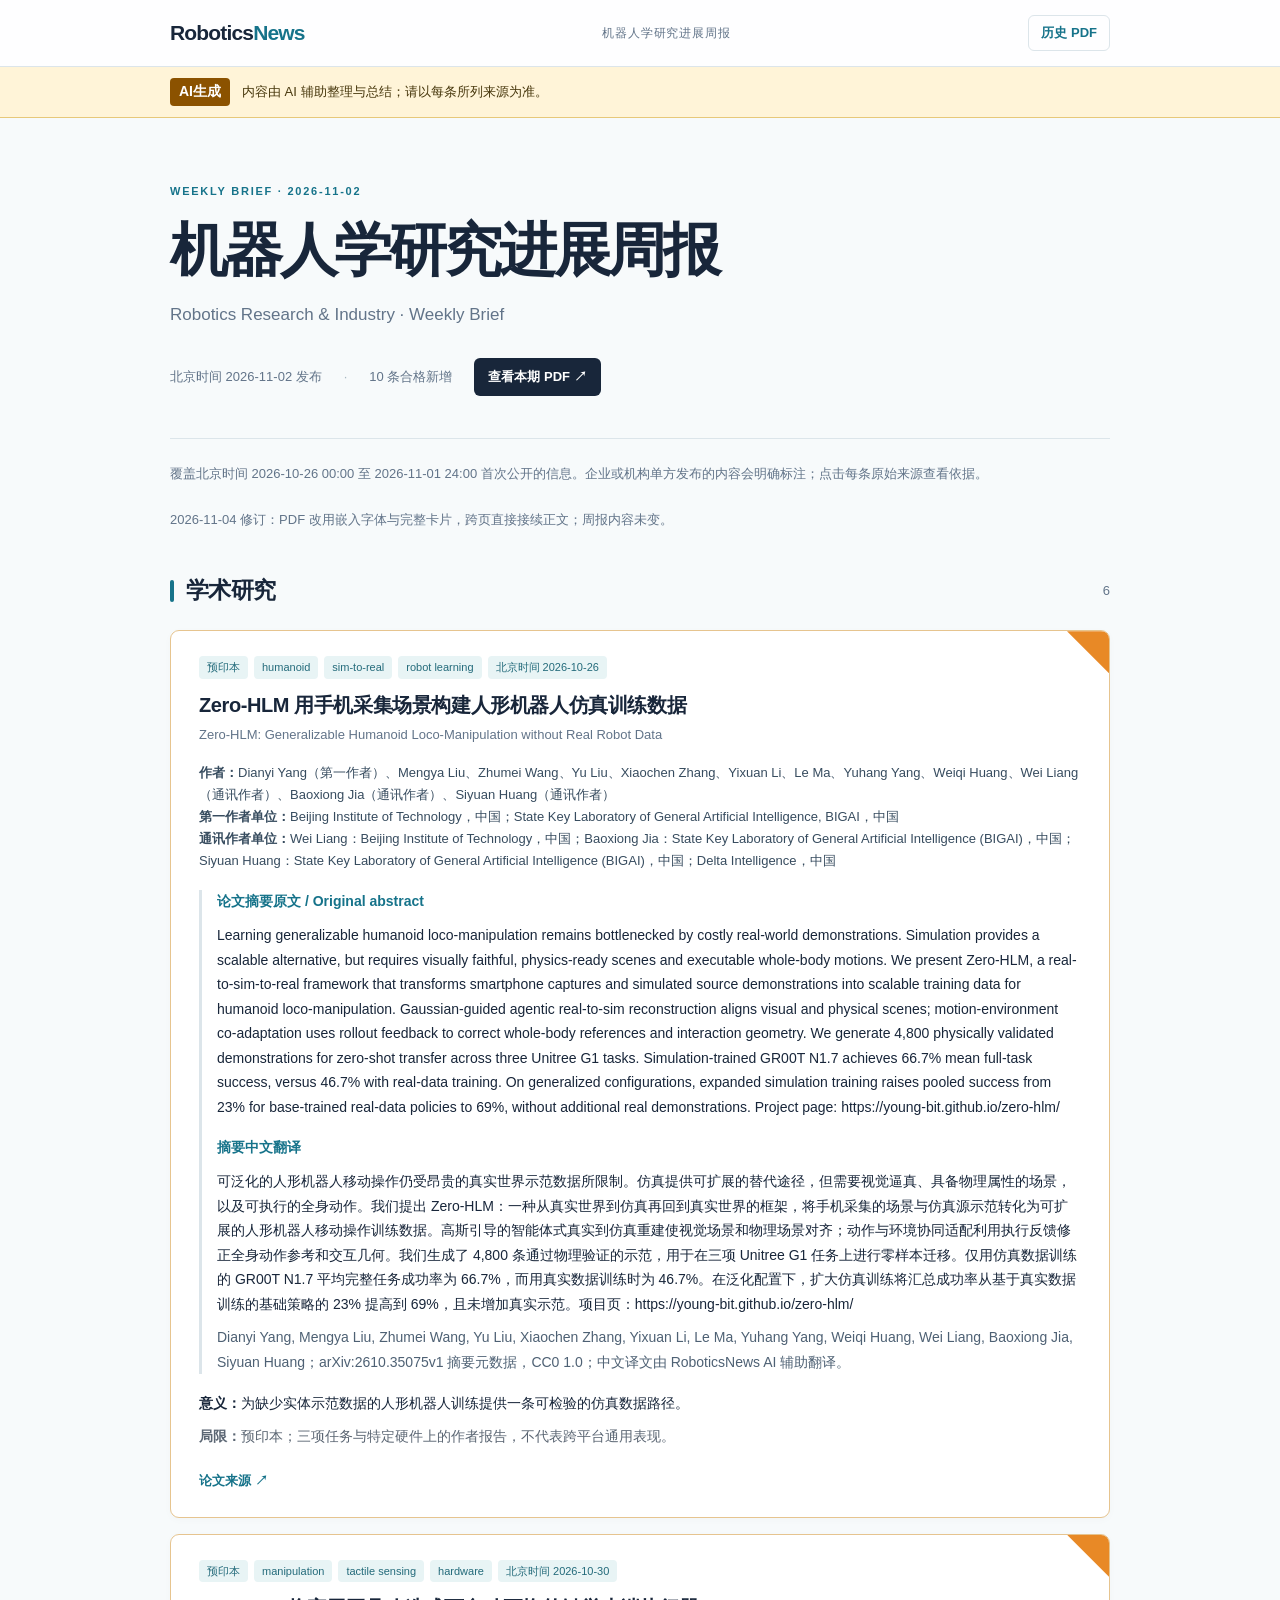
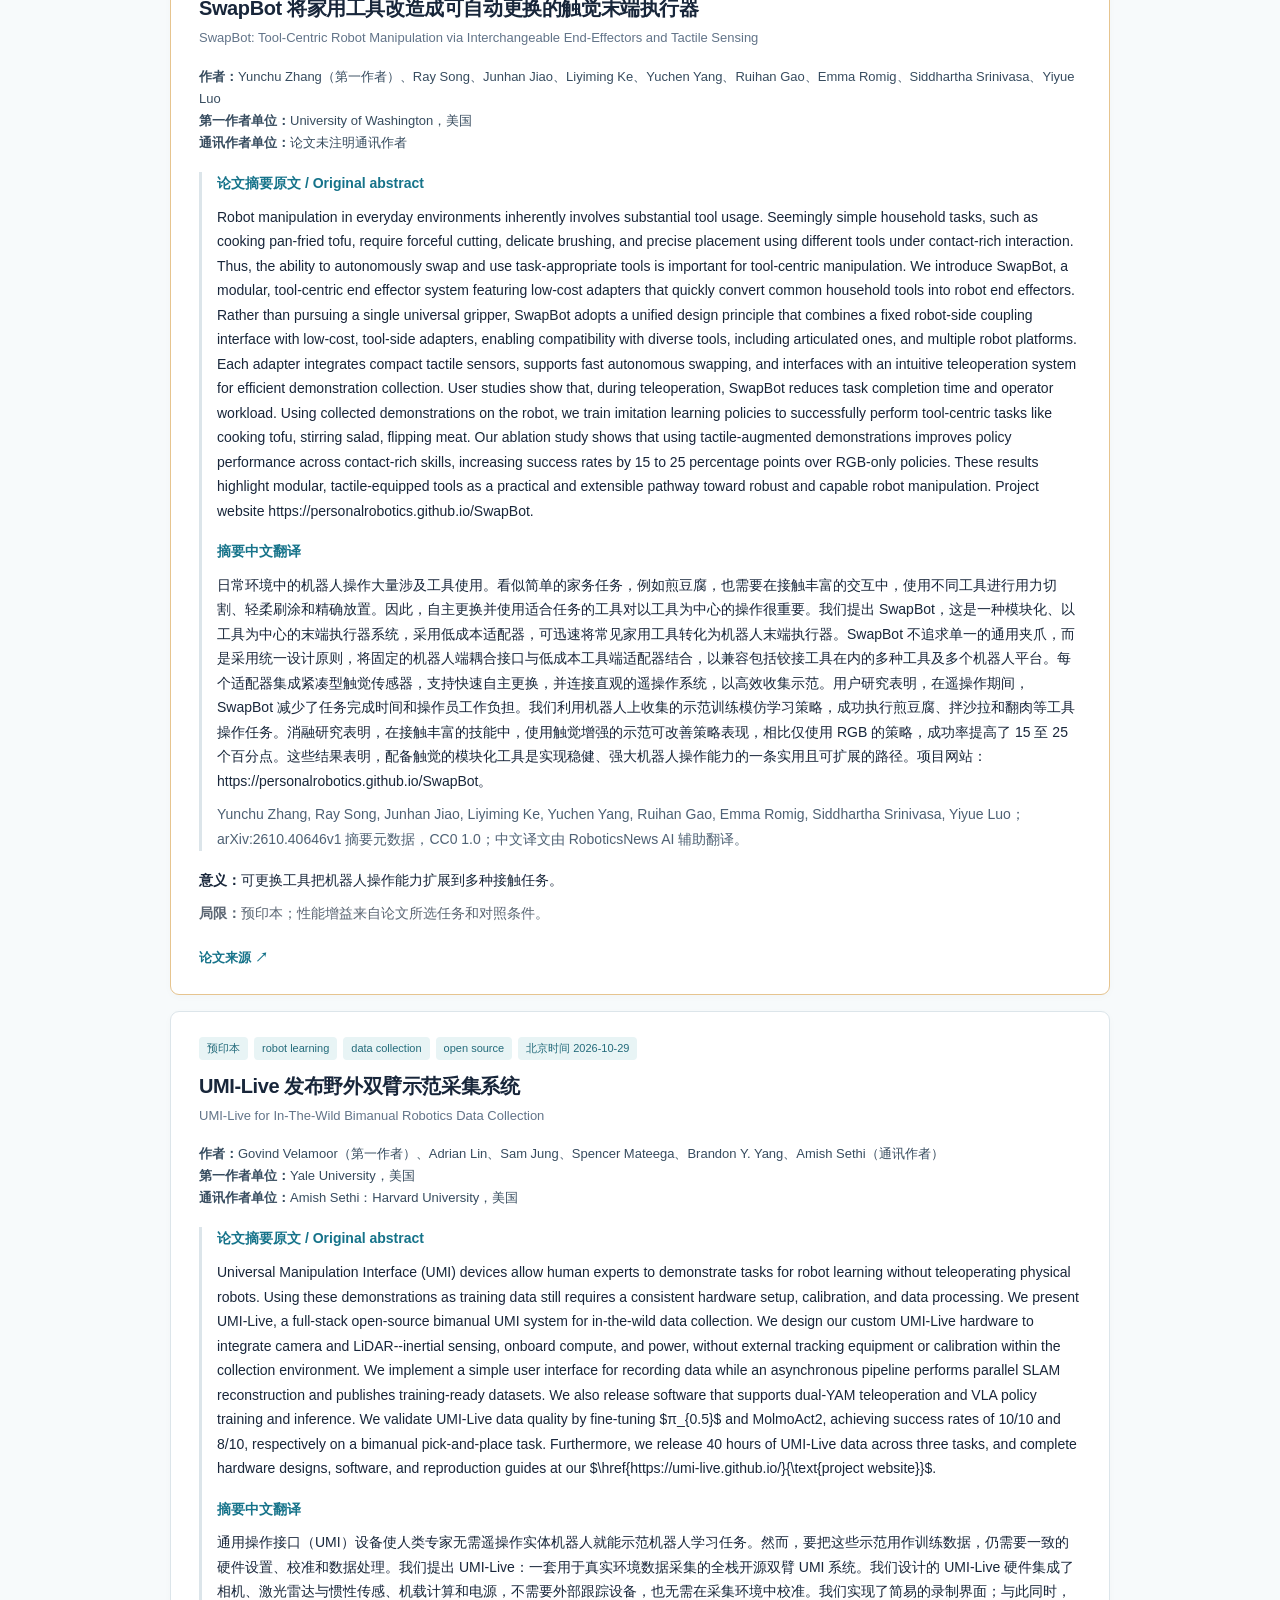
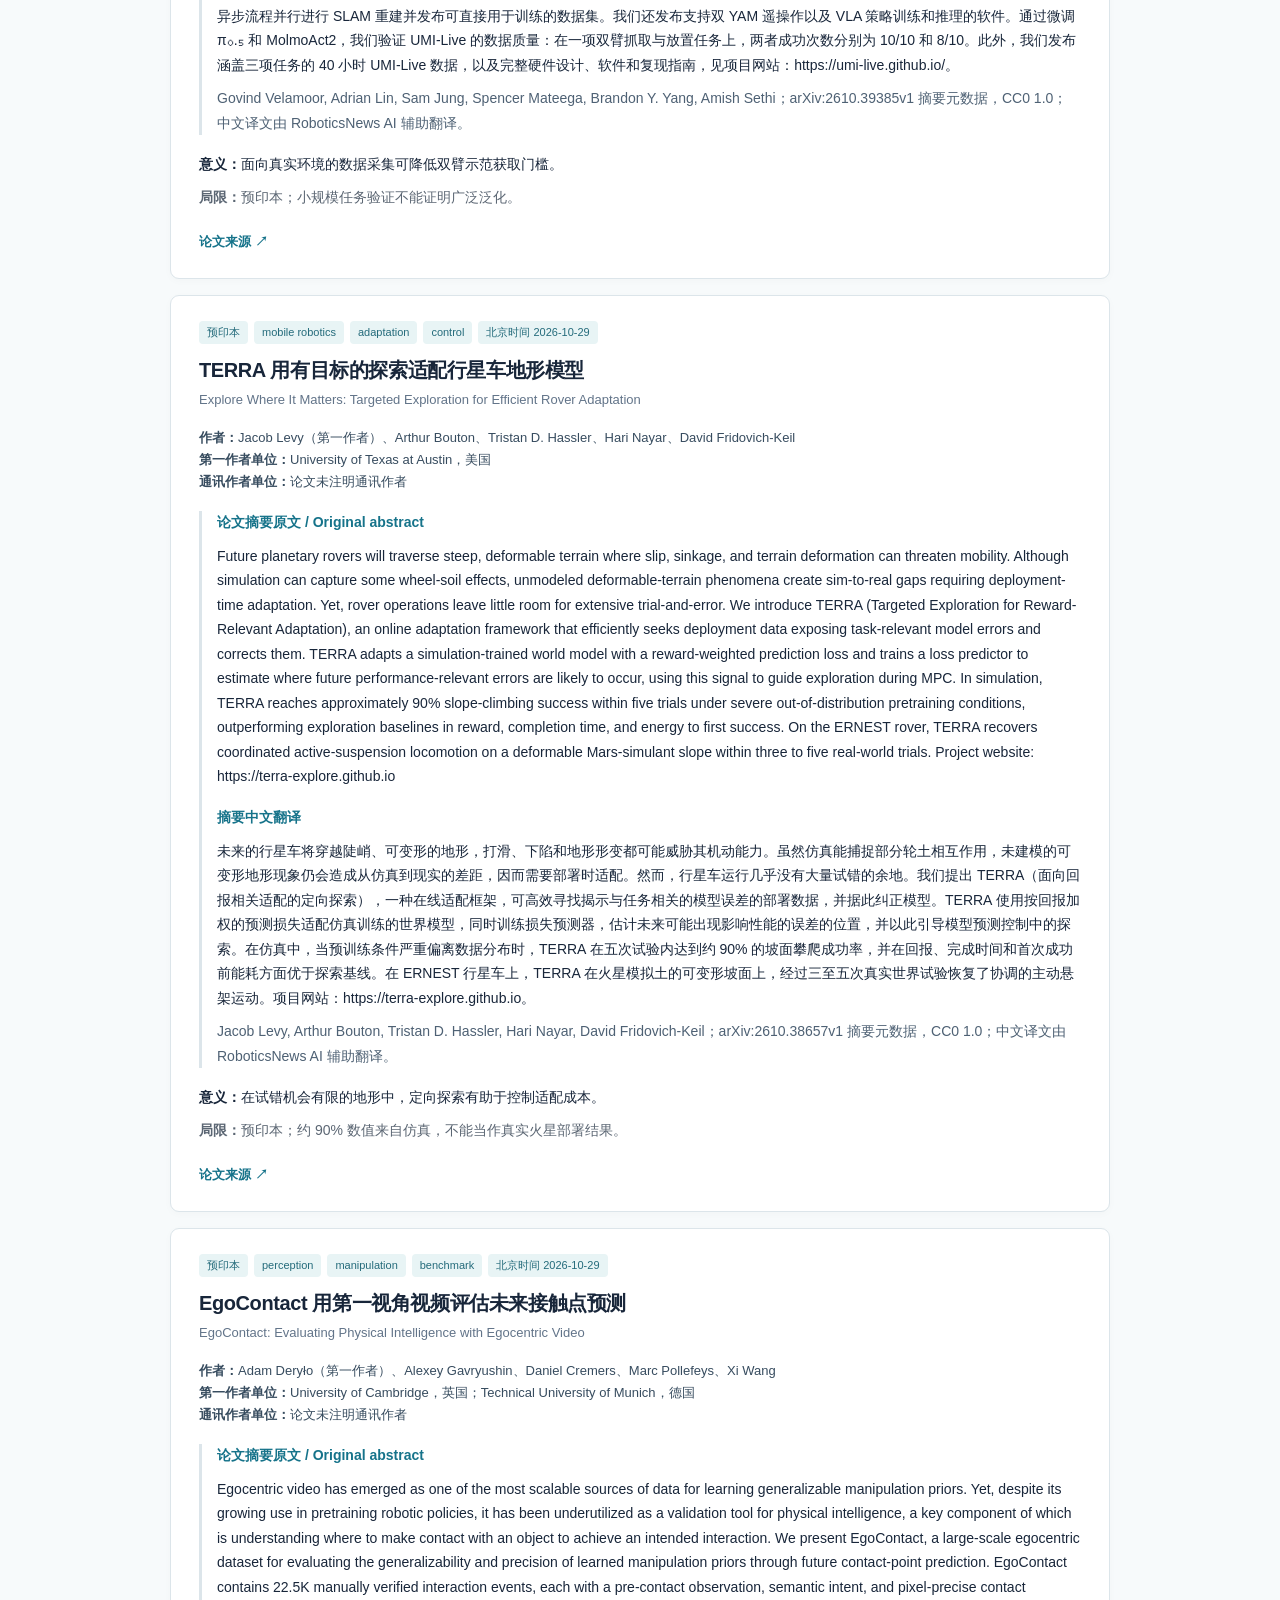
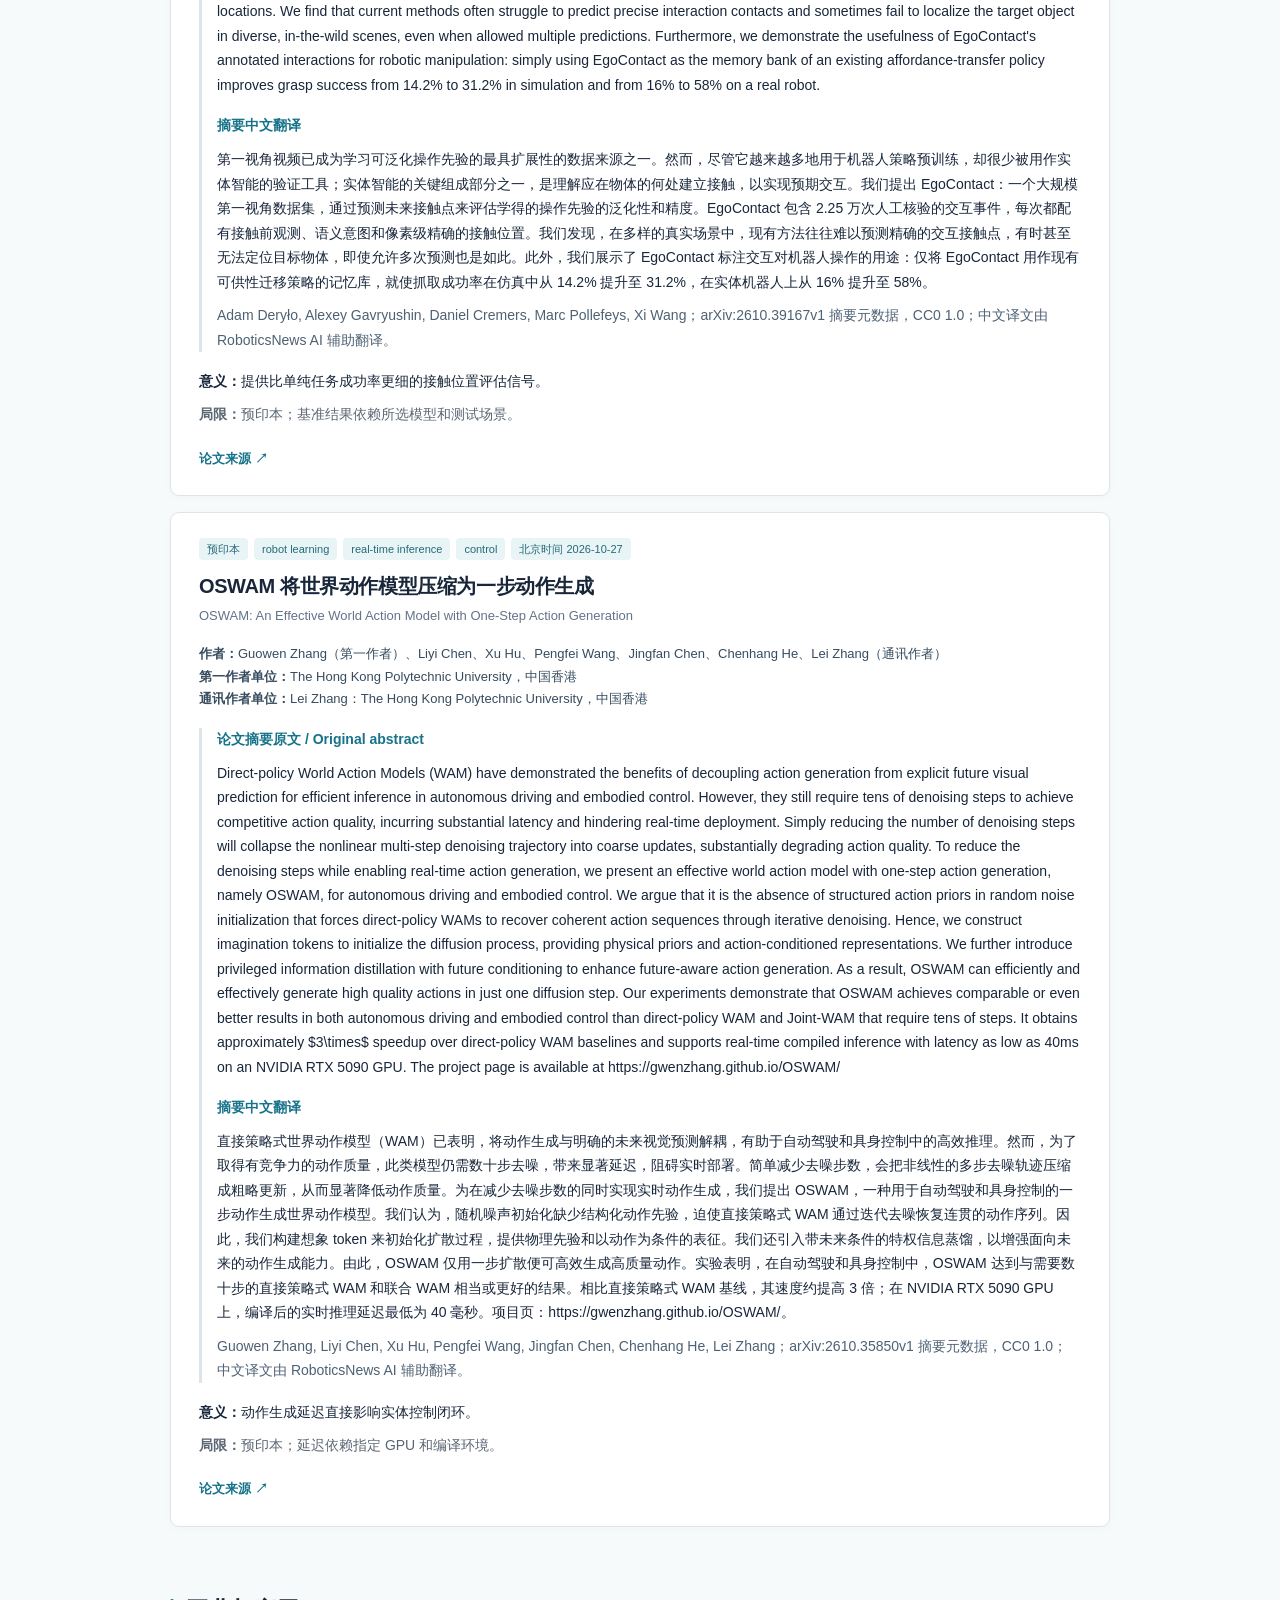
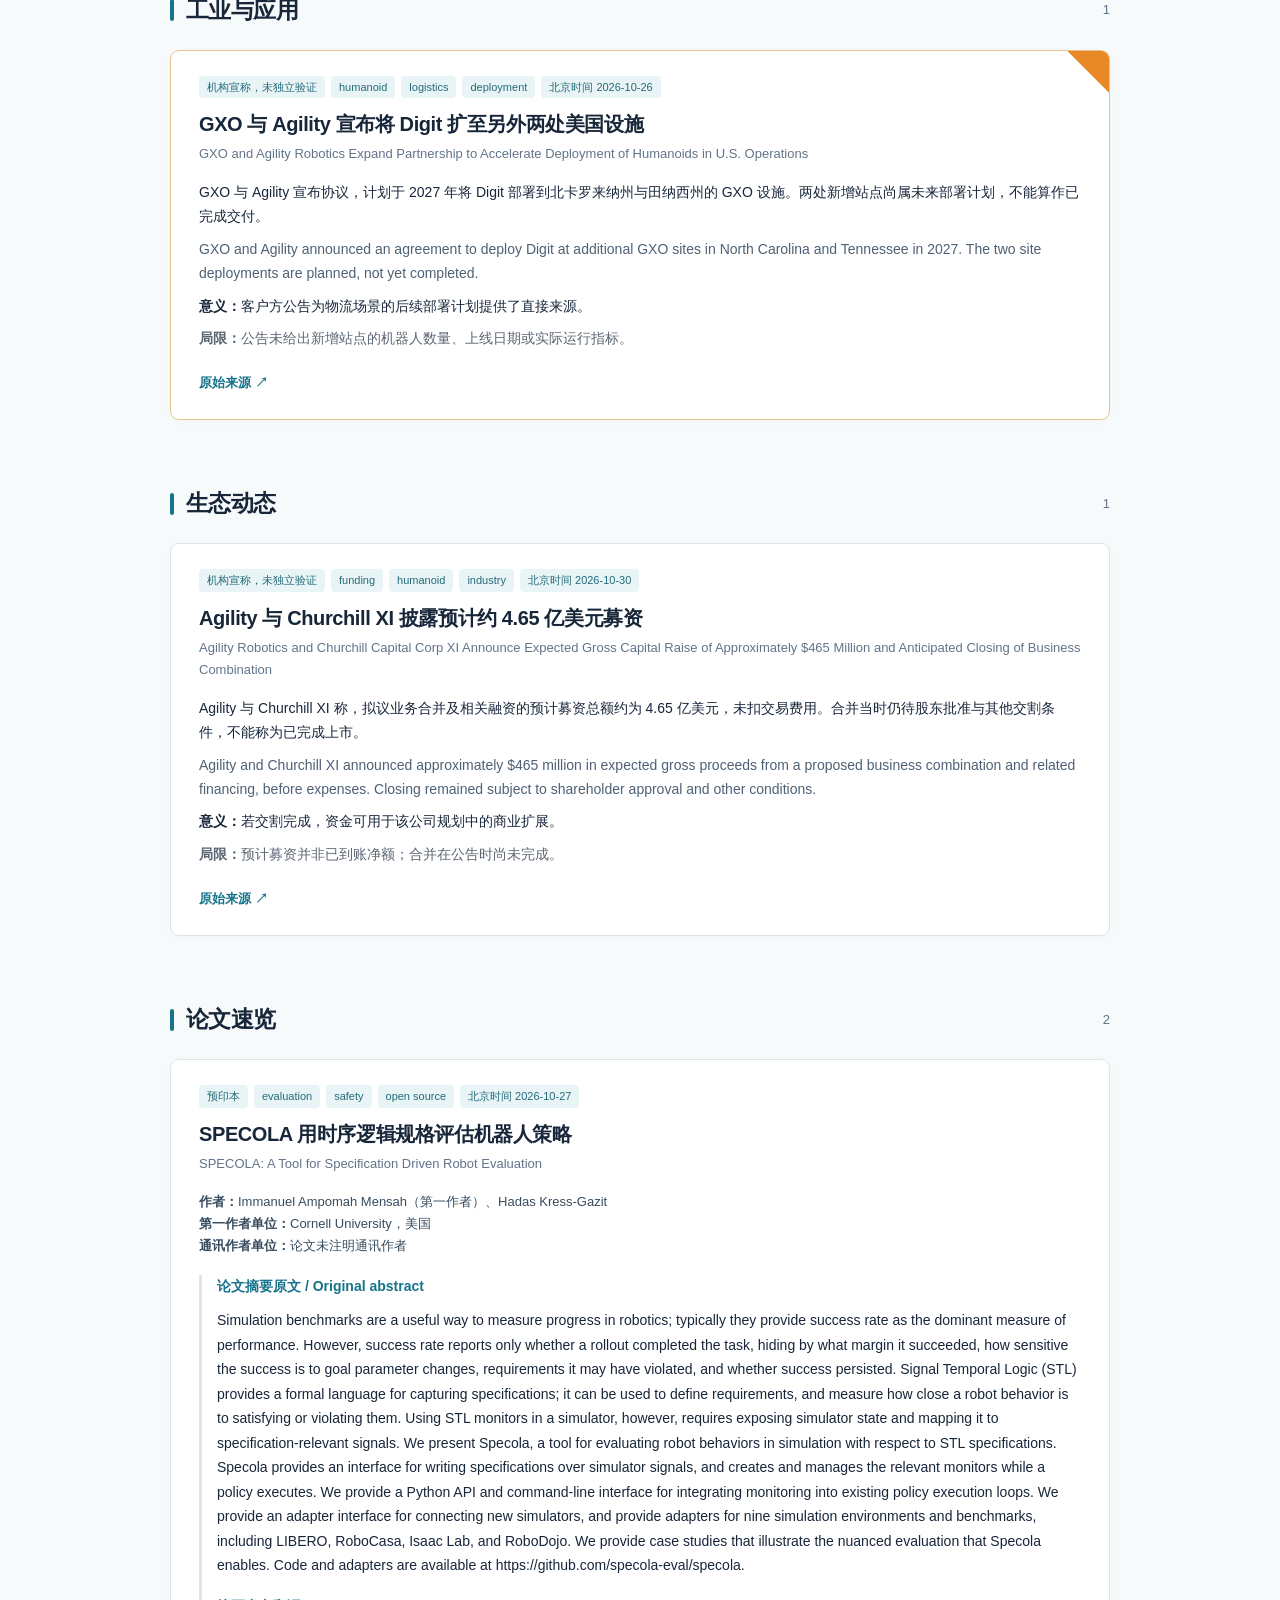
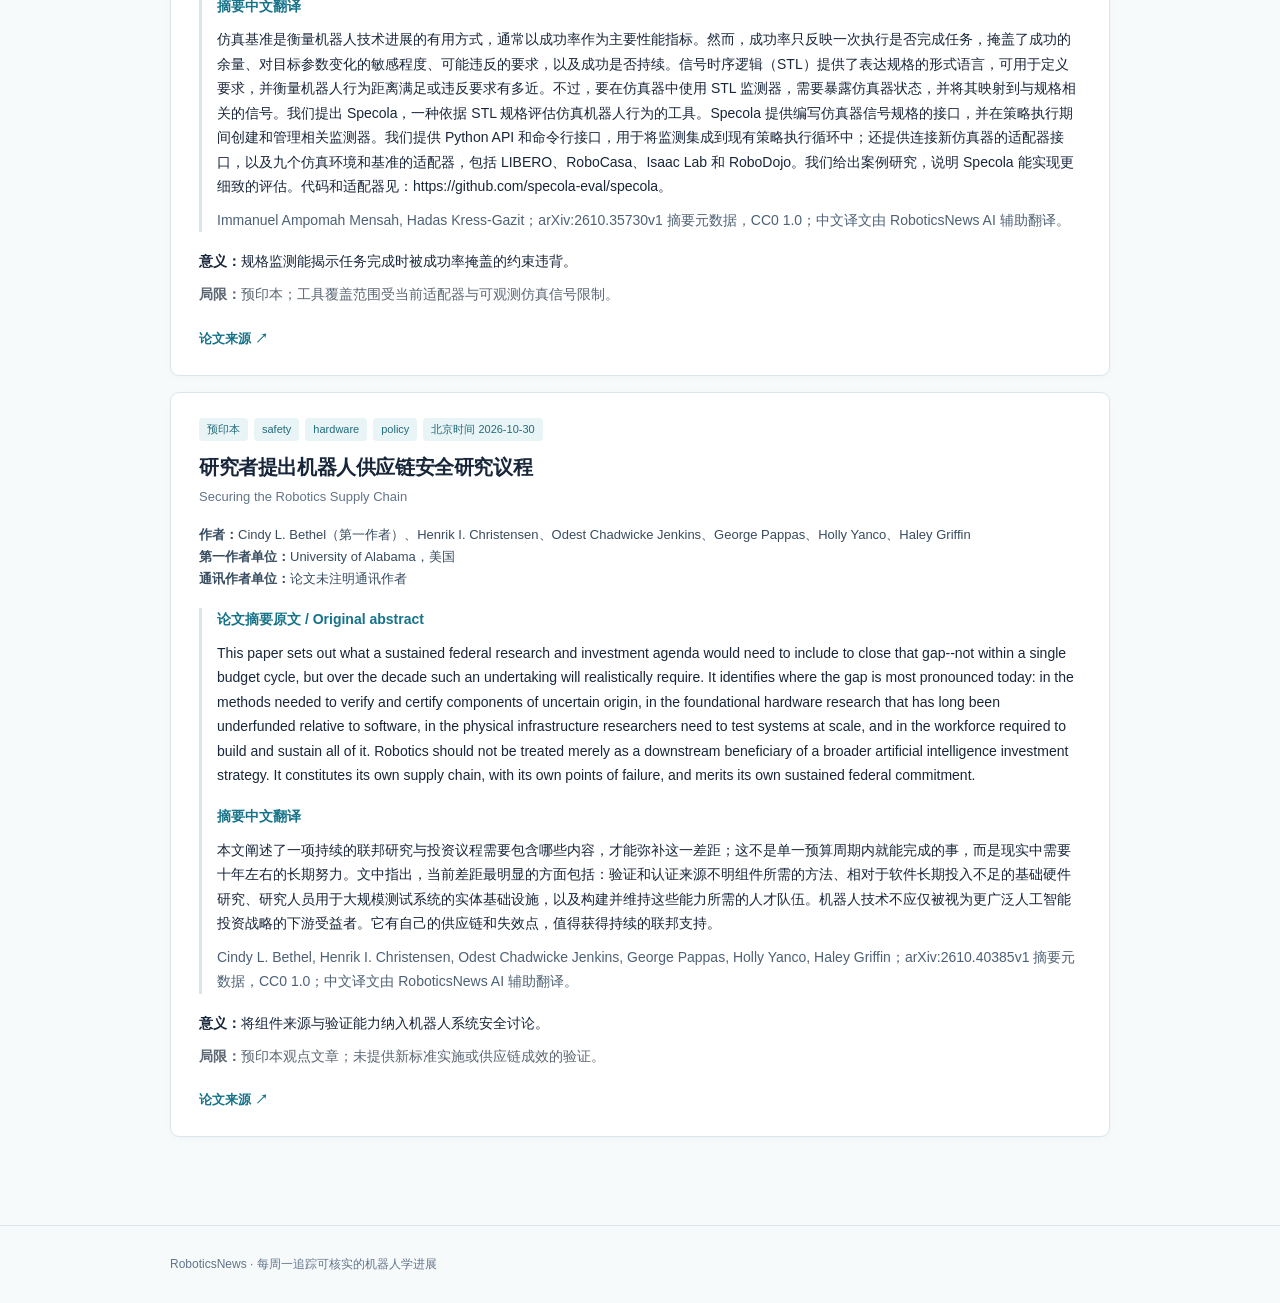
==== commit 0e335de3: "Simplify weekly PDF archive and remove obsolete revisions" ====
--- a/site/index.html
+++ b/site/index.html
@@ -1 +1 @@
-<!doctype html><html lang="zh-CN"><head><meta charset="utf-8"><meta name="viewport" content="width=device-width, initial-scale=1"><meta name="description" content="机器人学研究进展周报：论文、技术和产业动态"><title>2026-11-02 周报 · RoboticsNews</title><link rel="stylesheet" href="style.css"></head><body><header class="site-header"><div class="shell header-inner"><a class="brand" href="index.html">Robotics<span>News</span></a><span class="header-note">机器人学研究进展周报</span></div></header><div class="ai-disclosure" role="note"><div class="shell"><strong>AI生成</strong><span>内容由 AI 辅助整理与总结；请以每条所列来源为准。</span></div></div><main class="shell"><section class="hero"><div class="eyebrow">WEEKLY BRIEF · 2026-11-02</div><h1>机器人学研究进展周报</h1><p class="hero-sub">Robotics Research & Industry · Weekly Brief</p><div class="hero-meta"><span>北京时间 2026-11-02 发布</span><span>10 条合格新增</span><a class="pdf-link" href="https://raw.githubusercontent.com/Hancheng-Guo/RoboticsNews/main/diarys/2026-11-02.pdf" target="_blank" rel="noopener noreferrer">查看本期 PDF ↗</a></div></section><p class="issue-note">覆盖北京时间 2026-10-26 00:00 至 2026-11-01 24:00 首次公开的信息。企业或机构单方发布的内容会明确标注；点击每条原始来源查看依据。</p><p class="issue-note">2026-11-04 修订：PDF 改用嵌入字体与完整卡片，跨页直接接续正文；周报内容未变。上一版 PDF 已存档。 <a href="https://raw.githubusercontent.com/Hancheng-Guo/RoboticsNews/main/diarys/2026-11-02.v4.pdf" target="_blank" rel="noopener noreferrer">查看上一版 PDF ↗</a></p><section class="content-section"><div class="section-title"><span class="section-mark"></span><h2>学术研究</h2><span class="section-count">6</span></div><div class="entries"><article class="entry featured" id="arxiv-2610.35075"><span class="featured-corner" role="img" aria-label="重点条目" title="重点条目"></span><div class="tags"><span class="tag">预印本</span><span class="tag">humanoid</span><span class="tag">sim-to-real</span><span class="tag">robot learning</span><span class="tag">北京时间 2026-10-26</span></div><h3>Zero-HLM 用手机采集场景构建人形机器人仿真训练数据</h3><p class="entry-en-title">Zero-HLM: Generalizable Humanoid Loco-Manipulation without Real Robot Data</p><p class="paper-affiliation"><strong>作者：</strong>Dianyi Yang（第一作者）、Mengya Liu、Zhumei Wang、Yu Liu、Xiaochen Zhang、Yixuan Li、Le Ma、Yuhang Yang、Weiqi Huang、Wei Liang（通讯作者）、Baoxiong Jia（通讯作者）、Siyuan Huang（通讯作者）<br><strong>第一作者单位：</strong>Beijing Institute of Technology，中国；State Key Laboratory of General Artificial Intelligence, BIGAI，中国<br><strong>通讯作者单位：</strong>Wei Liang：Beijing Institute of Technology，中国；Baoxiong Jia：State Key Laboratory of General Artificial Intelligence (BIGAI)，中国；Siyuan Huang：State Key Laboratory of General Artificial Intelligence (BIGAI)，中国；Delta Intelligence，中国</p><div class="paper-abstract"><h4>论文摘要原文 / Original abstract</h4><p lang="en">Learning generalizable humanoid loco-manipulation remains bottlenecked by costly real-world demonstrations. Simulation provides a scalable alternative, but requires visually faithful, physics-ready scenes and executable whole-body motions. We present Zero-HLM, a real-to-sim-to-real framework that transforms smartphone captures and simulated source demonstrations into scalable training data for humanoid loco-manipulation. Gaussian-guided agentic real-to-sim reconstruction aligns visual and physical scenes; motion-environment co-adaptation uses rollout feedback to correct whole-body references and interaction geometry. We generate 4,800 physically validated demonstrations for zero-shot transfer across three Unitree G1 tasks. Simulation-trained GR00T N1.7 achieves 66.7% mean full-task success, versus 46.7% with real-data training. On generalized configurations, expanded simulation training raises pooled success from 23% for base-trained real-data policies to 69%, without additional real demonstrations. Project page: https://young-bit.github.io/zero-hlm/</p><h4>摘要中文翻译</h4><p lang="zh-CN">可泛化的人形机器人移动操作仍受昂贵的真实世界示范数据所限制。仿真提供可扩展的替代途径，但需要视觉逼真、具备物理属性的场景，以及可执行的全身动作。我们提出 Zero-HLM：一种从真实世界到仿真再回到真实世界的框架，将手机采集的场景与仿真源示范转化为可扩展的人形机器人移动操作训练数据。高斯引导的智能体式真实到仿真重建使视觉场景和物理场景对齐；动作与环境协同适配利用执行反馈修正全身动作参考和交互几何。我们生成了 4,800 条通过物理验证的示范，用于在三项 Unitree G1 任务上进行零样本迁移。仅用仿真数据训练的 GR00T N1.7 平均完整任务成功率为 66.7%，而用真实数据训练时为 46.7%。在泛化配置下，扩大仿真训练将汇总成功率从基于真实数据训练的基础策略的 23% 提高到 69%，且未增加真实示范。项目页：https://young-bit.github.io/zero-hlm/</p><p class="entry-en">Dianyi Yang, Mengya Liu, Zhumei Wang, Yu Liu, Xiaochen Zhang, Yixuan Li, Le Ma, Yuhang Yang, Weiqi Huang, Wei Liang, Baoxiong Jia, Siyuan Huang；arXiv:2610.35075v1 摘要元数据，CC0 1.0；中文译文由 RoboticsNews AI 辅助翻译。</p></div><p><strong>意义：</strong>为缺少实体示范数据的人形机器人训练提供一条可检验的仿真数据路径。</p><p class="limitations"><strong>局限：</strong>预印本；三项任务与特定硬件上的作者报告，不代表跨平台通用表现。</p><div class="entry-links"><a href="https://arxiv.org/abs/2610.35075" target="_blank" rel="noopener noreferrer">论文来源 ↗</a></div></article><article class="entry featured" id="arxiv-2610.40646"><span class="featured-corner" role="img" aria-label="重点条目" title="重点条目"></span><div class="tags"><span class="tag">预印本</span><span class="tag">manipulation</span><span class="tag">tactile sensing</span><span class="tag">hardware</span><span class="tag">北京时间 2026-10-30</span></div><h3>SwapBot 将家用工具改造成可自动更换的触觉末端执行器</h3><p class="entry-en-title">SwapBot: Tool-Centric Robot Manipulation via Interchangeable End-Effectors and Tactile Sensing</p><p class="paper-affiliation"><strong>作者：</strong>Yunchu Zhang（第一作者）、Ray Song、Junhan Jiao、Liyiming Ke、Yuchen Yang、Ruihan Gao、Emma Romig、Siddhartha Srinivasa、Yiyue Luo<br><strong>第一作者单位：</strong>University of Washington，美国<br><strong>通讯作者单位：</strong>论文未注明通讯作者</p><div class="paper-abstract"><h4>论文摘要原文 / Original abstract</h4><p lang="en">Robot manipulation in everyday environments inherently involves substantial tool usage. Seemingly simple household tasks, such as cooking pan-fried tofu, require forceful cutting, delicate brushing, and precise placement using different tools under contact-rich interaction. Thus, the ability to autonomously swap and use task-appropriate tools is important for tool-centric manipulation. We introduce SwapBot, a modular, tool-centric end effector system featuring low-cost adapters that quickly convert common household tools into robot end effectors. Rather than pursuing a single universal gripper, SwapBot adopts a unified design principle that combines a fixed robot-side coupling interface with low-cost, tool-side adapters, enabling compatibility with diverse tools, including articulated ones, and multiple robot platforms. Each adapter integrates compact tactile sensors, supports fast autonomous swapping, and interfaces with an intuitive teleoperation system for efficient demonstration collection. User studies show that, during teleoperation, SwapBot reduces task completion time and operator workload. Using collected demonstrations on the robot, we train imitation learning policies to successfully perform tool-centric tasks like cooking tofu, stirring salad, flipping meat. Our ablation study shows that using tactile-augmented demonstrations improves policy performance across contact-rich skills, increasing success rates by 15 to 25 percentage points over RGB-only policies. These results highlight modular, tactile-equipped tools as a practical and extensible pathway toward robust and capable robot manipulation. Project website https://personalrobotics.github.io/SwapBot.</p><h4>摘要中文翻译</h4><p lang="zh-CN">日常环境中的机器人操作大量涉及工具使用。看似简单的家务任务，例如煎豆腐，也需要在接触丰富的交互中，使用不同工具进行用力切割、轻柔刷涂和精确放置。因此，自主更换并使用适合任务的工具对以工具为中心的操作很重要。我们提出 SwapBot，这是一种模块化、以工具为中心的末端执行器系统，采用低成本适配器，可迅速将常见家用工具转化为机器人末端执行器。SwapBot 不追求单一的通用夹爪，而是采用统一设计原则，将固定的机器人端耦合接口与低成本工具端适配器结合，以兼容包括铰接工具在内的多种工具及多个机器人平台。每个适配器集成紧凑型触觉传感器，支持快速自主更换，并连接直观的遥操作系统，以高效收集示范。用户研究表明，在遥操作期间，SwapBot 减少了任务完成时间和操作员工作负担。我们利用机器人上收集的示范训练模仿学习策略，成功执行煎豆腐、拌沙拉和翻肉等工具操作任务。消融研究表明，在接触丰富的技能中，使用触觉增强的示范可改善策略表现，相比仅使用 RGB 的策略，成功率提高了 15 至 25 个百分点。这些结果表明，配备触觉的模块化工具是实现稳健、强大机器人操作能力的一条实用且可扩展的路径。项目网站：https://personalrobotics.github.io/SwapBot。</p><p class="entry-en">Yunchu Zhang, Ray Song, Junhan Jiao, Liyiming Ke, Yuchen Yang, Ruihan Gao, Emma Romig, Siddhartha Srinivasa, Yiyue Luo；arXiv:2610.40646v1 摘要元数据，CC0 1.0；中文译文由 RoboticsNews AI 辅助翻译。</p></div><p><strong>意义：</strong>可更换工具把机器人操作能力扩展到多种接触任务。</p><p class="limitations"><strong>局限：</strong>预印本；性能增益来自论文所选任务和对照条件。</p><div class="entry-links"><a href="https://arxiv.org/abs/2610.40646" target="_blank" rel="noopener noreferrer">论文来源 ↗</a></div></article><article class="entry" id="arxiv-2610.39385"><div class="tags"><span class="tag">预印本</span><span class="tag">robot learning</span><span class="tag">data collection</span><span class="tag">open source</span><span class="tag">北京时间 2026-10-29</span></div><h3>UMI-Live 发布野外双臂示范采集系统</h3><p class="entry-en-title">UMI-Live for In-The-Wild Bimanual Robotics Data Collection</p><p class="paper-affiliation"><strong>作者：</strong>Govind Velamoor（第一作者）、Adrian Lin、Sam Jung、Spencer Mateega、Brandon Y. Yang、Amish Sethi（通讯作者）<br><strong>第一作者单位：</strong>Yale University，美国<br><strong>通讯作者单位：</strong>Amish Sethi：Harvard University，美国</p><div class="paper-abstract"><h4>论文摘要原文 / Original abstract</h4><p lang="en">Universal Manipulation Interface (UMI) devices allow human experts to demonstrate tasks for robot learning without teleoperating physical robots. Using these demonstrations as training data still requires a consistent hardware setup, calibration, and data processing. We present UMI-Live, a full-stack open-source bimanual UMI system for in-the-wild data collection. We design our custom UMI-Live hardware to integrate camera and LiDAR--inertial sensing, onboard compute, and power, without external tracking equipment or calibration within the collection environment. We implement a simple user interface for recording data while an asynchronous pipeline performs parallel SLAM reconstruction and publishes training-ready datasets. We also release software that supports dual-YAM teleoperation and VLA policy training and inference. We validate UMI-Live data quality by fine-tuning $π_{0.5}$ and MolmoAct2, achieving success rates of 10/10 and 8/10, respectively on a bimanual pick-and-place task. Furthermore, we release 40 hours of UMI-Live data across three tasks, and complete hardware designs, software, and reproduction guides at our $\href{https://umi-live.github.io/}{\text{project website}}$.</p><h4>摘要中文翻译</h4><p lang="zh-CN">通用操作接口（UMI）设备使人类专家无需遥操作实体机器人就能示范机器人学习任务。然而，要把这些示范用作训练数据，仍需要一致的硬件设置、校准和数据处理。我们提出 UMI-Live：一套用于真实环境数据采集的全栈开源双臂 UMI 系统。我们设计的 UMI-Live 硬件集成了相机、激光雷达与惯性传感、机载计算和电源，不需要外部跟踪设备，也无需在采集环境中校准。我们实现了简易的录制界面；与此同时，异步流程并行进行 SLAM 重建并发布可直接用于训练的数据集。我们还发布支持双 YAM 遥操作以及 VLA 策略训练和推理的软件。通过微调 π₀.₅ 和 MolmoAct2，我们验证 UMI-Live 的数据质量：在一项双臂抓取与放置任务上，两者成功次数分别为 10/10 和 8/10。此外，我们发布涵盖三项任务的 40 小时 UMI-Live 数据，以及完整硬件设计、软件和复现指南，见项目网站：https://umi-live.github.io/。</p><p class="entry-en">Govind Velamoor, Adrian Lin, Sam Jung, Spencer Mateega, Brandon Y. Yang, Amish Sethi；arXiv:2610.39385v1 摘要元数据，CC0 1.0；中文译文由 RoboticsNews AI 辅助翻译。</p></div><p><strong>意义：</strong>面向真实环境的数据采集可降低双臂示范获取门槛。</p><p class="limitations"><strong>局限：</strong>预印本；小规模任务验证不能证明广泛泛化。</p><div class="entry-links"><a href="https://arxiv.org/abs/2610.39385" target="_blank" rel="noopener noreferrer">论文来源 ↗</a></div></article><article class="entry" id="arxiv-2610.38657"><div class="tags"><span class="tag">预印本</span><span class="tag">mobile robotics</span><span class="tag">adaptation</span><span class="tag">control</span><span class="tag">北京时间 2026-10-29</span></div><h3>TERRA 用有目标的探索适配行星车地形模型</h3><p class="entry-en-title">Explore Where It Matters: Targeted Exploration for Efficient Rover Adaptation</p><p class="paper-affiliation"><strong>作者：</strong>Jacob Levy（第一作者）、Arthur Bouton、Tristan D. Hassler、Hari Nayar、David Fridovich-Keil<br><strong>第一作者单位：</strong>University of Texas at Austin，美国<br><strong>通讯作者单位：</strong>论文未注明通讯作者</p><div class="paper-abstract"><h4>论文摘要原文 / Original abstract</h4><p lang="en">Future planetary rovers will traverse steep, deformable terrain where slip, sinkage, and terrain deformation can threaten mobility. Although simulation can capture some wheel-soil effects, unmodeled deformable-terrain phenomena create sim-to-real gaps requiring deployment-time adaptation. Yet, rover operations leave little room for extensive trial-and-error. We introduce TERRA (Targeted Exploration for Reward-Relevant Adaptation), an online adaptation framework that efficiently seeks deployment data exposing task-relevant model errors and corrects them. TERRA adapts a simulation-trained world model with a reward-weighted prediction loss and trains a loss predictor to estimate where future performance-relevant errors are likely to occur, using this signal to guide exploration during MPC. In simulation, TERRA reaches approximately 90% slope-climbing success within five trials under severe out-of-distribution pretraining conditions, outperforming exploration baselines in reward, completion time, and energy to first success. On the ERNEST rover, TERRA recovers coordinated active-suspension locomotion on a deformable Mars-simulant slope within three to five real-world trials. Project website: https://terra-explore.github.io</p><h4>摘要中文翻译</h4><p lang="zh-CN">未来的行星车将穿越陡峭、可变形的地形，打滑、下陷和地形形变都可能威胁其机动能力。虽然仿真能捕捉部分轮土相互作用，未建模的可变形地形现象仍会造成从仿真到现实的差距，因而需要部署时适配。然而，行星车运行几乎没有大量试错的余地。我们提出 TERRA（面向回报相关适配的定向探索），一种在线适配框架，可高效寻找揭示与任务相关的模型误差的部署数据，并据此纠正模型。TERRA 使用按回报加权的预测损失适配仿真训练的世界模型，同时训练损失预测器，估计未来可能出现影响性能的误差的位置，并以此引导模型预测控制中的探索。在仿真中，当预训练条件严重偏离数据分布时，TERRA 在五次试验内达到约 90% 的坡面攀爬成功率，并在回报、完成时间和首次成功前能耗方面优于探索基线。在 ERNEST 行星车上，TERRA 在火星模拟土的可变形坡面上，经过三至五次真实世界试验恢复了协调的主动悬架运动。项目网站：https://terra-explore.github.io。</p><p class="entry-en">Jacob Levy, Arthur Bouton, Tristan D. Hassler, Hari Nayar, David Fridovich-Keil；arXiv:2610.38657v1 摘要元数据，CC0 1.0；中文译文由 RoboticsNews AI 辅助翻译。</p></div><p><strong>意义：</strong>在试错机会有限的地形中，定向探索有助于控制适配成本。</p><p class="limitations"><strong>局限：</strong>预印本；约 90% 数值来自仿真，不能当作真实火星部署结果。</p><div class="entry-links"><a href="https://arxiv.org/abs/2610.38657" target="_blank" rel="noopener noreferrer">论文来源 ↗</a></div></article><article class="entry" id="arxiv-2610.39167"><div class="tags"><span class="tag">预印本</span><span class="tag">perception</span><span class="tag">manipulation</span><span class="tag">benchmark</span><span class="tag">北京时间 2026-10-29</span></div><h3>EgoContact 用第一视角视频评估未来接触点预测</h3><p class="entry-en-title">EgoContact: Evaluating Physical Intelligence with Egocentric Video</p><p class="paper-affiliation"><strong>作者：</strong>Adam Deryło（第一作者）、Alexey Gavryushin、Daniel Cremers、Marc Pollefeys、Xi Wang<br><strong>第一作者单位：</strong>University of Cambridge，英国；Technical University of Munich，德国<br><strong>通讯作者单位：</strong>论文未注明通讯作者</p><div class="paper-abstract"><h4>论文摘要原文 / Original abstract</h4><p lang="en">Egocentric video has emerged as one of the most scalable sources of data for learning generalizable manipulation priors. Yet, despite its growing use in pretraining robotic policies, it has been underutilized as a validation tool for physical intelligence, a key component of which is understanding where to make contact with an object to achieve an intended interaction. We present EgoContact, a large-scale egocentric dataset for evaluating the generalizability and precision of learned manipulation priors through future contact-point prediction. EgoContact contains 22.5K manually verified interaction events, each with a pre-contact observation, semantic intent, and pixel-precise contact locations. We find that current methods often struggle to predict precise interaction contacts and sometimes fail to localize the target object in diverse, in-the-wild scenes, even when allowed multiple predictions. Furthermore, we demonstrate the usefulness of EgoContact&#39;s annotated interactions for robotic manipulation: simply using EgoContact as the memory bank of an existing affordance-transfer policy improves grasp success from 14.2% to 31.2% in simulation and from 16% to 58% on a real robot.</p><h4>摘要中文翻译</h4><p lang="zh-CN">第一视角视频已成为学习可泛化操作先验的最具扩展性的数据来源之一。然而，尽管它越来越多地用于机器人策略预训练，却很少被用作实体智能的验证工具；实体智能的关键组成部分之一，是理解应在物体的何处建立接触，以实现预期交互。我们提出 EgoContact：一个大规模第一视角数据集，通过预测未来接触点来评估学得的操作先验的泛化性和精度。EgoContact 包含 2.25 万次人工核验的交互事件，每次都配有接触前观测、语义意图和像素级精确的接触位置。我们发现，在多样的真实场景中，现有方法往往难以预测精确的交互接触点，有时甚至无法定位目标物体，即使允许多次预测也是如此。此外，我们展示了 EgoContact 标注交互对机器人操作的用途：仅将 EgoContact 用作现有可供性迁移策略的记忆库，就使抓取成功率在仿真中从 14.2% 提升至 31.2%，在实体机器人上从 16% 提升至 58%。</p><p class="entry-en">Adam Deryło, Alexey Gavryushin, Daniel Cremers, Marc Pollefeys, Xi Wang；arXiv:2610.39167v1 摘要元数据，CC0 1.0；中文译文由 RoboticsNews AI 辅助翻译。</p></div><p><strong>意义：</strong>提供比单纯任务成功率更细的接触位置评估信号。</p><p class="limitations"><strong>局限：</strong>预印本；基准结果依赖所选模型和测试场景。</p><div class="entry-links"><a href="https://arxiv.org/abs/2610.39167" target="_blank" rel="noopener noreferrer">论文来源 ↗</a></div></article><article class="entry" id="arxiv-2610.35850"><div class="tags"><span class="tag">预印本</span><span class="tag">robot learning</span><span class="tag">real-time inference</span><span class="tag">control</span><span class="tag">北京时间 2026-10-27</span></div><h3>OSWAM 将世界动作模型压缩为一步动作生成</h3><p class="entry-en-title">OSWAM: An Effective World Action Model with One-Step Action Generation</p><p class="paper-affiliation"><strong>作者：</strong>Guowen Zhang（第一作者）、Liyi Chen、Xu Hu、Pengfei Wang、Jingfan Chen、Chenhang He、Lei Zhang（通讯作者）<br><strong>第一作者单位：</strong>The Hong Kong Polytechnic University，中国香港<br><strong>通讯作者单位：</strong>Lei Zhang：The Hong Kong Polytechnic University，中国香港</p><div class="paper-abstract"><h4>论文摘要原文 / Original abstract</h4><p lang="en">Direct-policy World Action Models (WAM) have demonstrated the benefits of decoupling action generation from explicit future visual prediction for efficient inference in autonomous driving and embodied control. However, they still require tens of denoising steps to achieve competitive action quality, incurring substantial latency and hindering real-time deployment. Simply reducing the number of denoising steps will collapse the nonlinear multi-step denoising trajectory into coarse updates, substantially degrading action quality. To reduce the denoising steps while enabling real-time action generation, we present an effective world action model with one-step action generation, namely OSWAM, for autonomous driving and embodied control. We argue that it is the absence of structured action priors in random noise initialization that forces direct-policy WAMs to recover coherent action sequences through iterative denoising. Hence, we construct imagination tokens to initialize the diffusion process, providing physical priors and action-conditioned representations. We further introduce privileged information distillation with future conditioning to enhance future-aware action generation. As a result, OSWAM can efficiently and effectively generate high quality actions in just one diffusion step. Our experiments demonstrate that OSWAM achieves comparable or even better results in both autonomous driving and embodied control than direct-policy WAM and Joint-WAM that require tens of steps. It obtains approximately $3\times$ speedup over direct-policy WAM baselines and supports real-time compiled inference with latency as low as 40ms on an NVIDIA RTX 5090 GPU. The project page is available at https://gwenzhang.github.io/OSWAM/</p><h4>摘要中文翻译</h4><p lang="zh-CN">直接策略式世界动作模型（WAM）已表明，将动作生成与明确的未来视觉预测解耦，有助于自动驾驶和具身控制中的高效推理。然而，为了取得有竞争力的动作质量，此类模型仍需数十步去噪，带来显著延迟，阻碍实时部署。简单减少去噪步数，会把非线性的多步去噪轨迹压缩成粗略更新，从而显著降低动作质量。为在减少去噪步数的同时实现实时动作生成，我们提出 OSWAM，一种用于自动驾驶和具身控制的一步动作生成世界动作模型。我们认为，随机噪声初始化缺少结构化动作先验，迫使直接策略式 WAM 通过迭代去噪恢复连贯的动作序列。因此，我们构建想象 token 来初始化扩散过程，提供物理先验和以动作为条件的表征。我们还引入带未来条件的特权信息蒸馏，以增强面向未来的动作生成能力。由此，OSWAM 仅用一步扩散便可高效生成高质量动作。实验表明，在自动驾驶和具身控制中，OSWAM 达到与需要数十步的直接策略式 WAM 和联合 WAM 相当或更好的结果。相比直接策略式 WAM 基线，其速度约提高 3 倍；在 NVIDIA RTX 5090 GPU 上，编译后的实时推理延迟最低为 40 毫秒。项目页：https://gwenzhang.github.io/OSWAM/。</p><p class="entry-en">Guowen Zhang, Liyi Chen, Xu Hu, Pengfei Wang, Jingfan Chen, Chenhang He, Lei Zhang；arXiv:2610.35850v1 摘要元数据，CC0 1.0；中文译文由 RoboticsNews AI 辅助翻译。</p></div><p><strong>意义：</strong>动作生成延迟直接影响实体控制闭环。</p><p class="limitations"><strong>局限：</strong>预印本；延迟依赖指定 GPU 和编译环境。</p><div class="entry-links"><a href="https://arxiv.org/abs/2610.35850" target="_blank" rel="noopener noreferrer">论文来源 ↗</a></div></article></div></section><section class="content-section"><div class="section-title"><span class="section-mark"></span><h2>工业与应用</h2><span class="section-count">1</span></div><div class="entries"><article class="entry featured" id="gxo-agility-2026-10-26"><span class="featured-corner" role="img" aria-label="重点条目" title="重点条目"></span><div class="tags"><span class="tag">机构宣称，未独立验证</span><span class="tag">humanoid</span><span class="tag">logistics</span><span class="tag">deployment</span><span class="tag">北京时间 2026-10-26</span></div><h3>GXO 与 Agility 宣布将 Digit 扩至另外两处美国设施</h3><p class="entry-en-title">GXO and Agility Robotics Expand Partnership to Accelerate Deployment of Humanoids in U.S. Operations</p><p>GXO 与 Agility 宣布协议，计划于 2027 年将 Digit 部署到北卡罗来纳州与田纳西州的 GXO 设施。两处新增站点尚属未来部署计划，不能算作已完成交付。</p><p class="entry-en" lang="en">GXO and Agility announced an agreement to deploy Digit at additional GXO sites in North Carolina and Tennessee in 2027. The two site deployments are planned, not yet completed.</p><p><strong>意义：</strong>客户方公告为物流场景的后续部署计划提供了直接来源。</p><p class="limitations"><strong>局限：</strong>公告未给出新增站点的机器人数量、上线日期或实际运行指标。</p><div class="entry-links"><a href="https://investors.gxo.com/news-releases/news-release-details/gxo-and-agility-robotics-expand-partnership-accelerate" target="_blank" rel="noopener noreferrer">原始来源 ↗</a></div></article></div></section><section class="content-section"><div class="section-title"><span class="section-mark"></span><h2>生态动态</h2><span class="section-count">1</span></div><div class="entries"><article class="entry" id="agility-capital-2026-10-30"><div class="tags"><span class="tag">机构宣称，未独立验证</span><span class="tag">funding</span><span class="tag">humanoid</span><span class="tag">industry</span><span class="tag">北京时间 2026-10-30</span></div><h3>Agility 与 Churchill XI 披露预计约 4.65 亿美元募资</h3><p class="entry-en-title">Agility Robotics and Churchill Capital Corp XI Announce Expected Gross Capital Raise of Approximately $465 Million and Anticipated Closing of Business Combination</p><p>Agility 与 Churchill XI 称，拟议业务合并及相关融资的预计募资总额约为 4.65 亿美元，未扣交易费用。合并当时仍待股东批准与其他交割条件，不能称为已完成上市。</p><p class="entry-en" lang="en">Agility and Churchill XI announced approximately $465 million in expected gross proceeds from a proposed business combination and related financing, before expenses. Closing remained subject to shareholder approval and other conditions.</p><p><strong>意义：</strong>若交割完成，资金可用于该公司规划中的商业扩展。</p><p class="limitations"><strong>局限：</strong>预计募资并非已到账净额；合并在公告时尚未完成。</p><div class="entry-links"><a href="https://www.agilityrobotics.com/content/agility-robotics-and-churchill-capital-corp-xi-announce-expected-gross-capital-raise-of-approximately-465-million-and-anticipated-closing-of-business-combination" target="_blank" rel="noopener noreferrer">原始来源 ↗</a></div></article></div></section><section class="content-section"><div class="section-title"><span class="section-mark"></span><h2>论文速览</h2><span class="section-count">2</span></div><div class="entries"><article class="entry" id="arxiv-2610.35730"><div class="tags"><span class="tag">预印本</span><span class="tag">evaluation</span><span class="tag">safety</span><span class="tag">open source</span><span class="tag">北京时间 2026-10-27</span></div><h3>SPECOLA 用时序逻辑规格评估机器人策略</h3><p class="entry-en-title">SPECOLA: A Tool for Specification Driven Robot Evaluation</p><p class="paper-affiliation"><strong>作者：</strong>Immanuel Ampomah Mensah（第一作者）、Hadas Kress-Gazit<br><strong>第一作者单位：</strong>Cornell University，美国<br><strong>通讯作者单位：</strong>论文未注明通讯作者</p><div class="paper-abstract"><h4>论文摘要原文 / Original abstract</h4><p lang="en">Simulation benchmarks are a useful way to measure progress in robotics; typically they provide success rate as the dominant measure of performance. However, success rate reports only whether a rollout completed the task, hiding by what margin it succeeded, how sensitive the success is to goal parameter changes, requirements it may have violated, and whether success persisted. Signal Temporal Logic (STL) provides a formal language for capturing specifications; it can be used to define requirements, and measure how close a robot behavior is to satisfying or violating them. Using STL monitors in a simulator, however, requires exposing simulator state and mapping it to specification-relevant signals. We present Specola, a tool for evaluating robot behaviors in simulation with respect to STL specifications. Specola provides an interface for writing specifications over simulator signals, and creates and manages the relevant monitors while a policy executes. We provide a Python API and command-line interface for integrating monitoring into existing policy execution loops. We provide an adapter interface for connecting new simulators, and provide adapters for nine simulation environments and benchmarks, including LIBERO, RoboCasa, Isaac Lab, and RoboDojo. We provide case studies that illustrate the nuanced evaluation that Specola enables. Code and adapters are available at https://github.com/specola-eval/specola.</p><h4>摘要中文翻译</h4><p lang="zh-CN">仿真基准是衡量机器人技术进展的有用方式，通常以成功率作为主要性能指标。然而，成功率只反映一次执行是否完成任务，掩盖了成功的余量、对目标参数变化的敏感程度、可能违反的要求，以及成功是否持续。信号时序逻辑（STL）提供了表达规格的形式语言，可用于定义要求，并衡量机器人行为距离满足或违反要求有多近。不过，要在仿真器中使用 STL 监测器，需要暴露仿真器状态，并将其映射到与规格相关的信号。我们提出 Specola，一种依据 STL 规格评估仿真机器人行为的工具。Specola 提供编写仿真器信号规格的接口，并在策略执行期间创建和管理相关监测器。我们提供 Python API 和命令行接口，用于将监测集成到现有策略执行循环中；还提供连接新仿真器的适配器接口，以及九个仿真环境和基准的适配器，包括 LIBERO、RoboCasa、Isaac Lab 和 RoboDojo。我们给出案例研究，说明 Specola 能实现更细致的评估。代码和适配器见：https://github.com/specola-eval/specola。</p><p class="entry-en">Immanuel Ampomah Mensah, Hadas Kress-Gazit；arXiv:2610.35730v1 摘要元数据，CC0 1.0；中文译文由 RoboticsNews AI 辅助翻译。</p></div><p><strong>意义：</strong>规格监测能揭示任务完成时被成功率掩盖的约束违背。</p><p class="limitations"><strong>局限：</strong>预印本；工具覆盖范围受当前适配器与可观测仿真信号限制。</p><div class="entry-links"><a href="https://arxiv.org/abs/2610.35730" target="_blank" rel="noopener noreferrer">论文来源 ↗</a></div></article><article class="entry" id="arxiv-2610.40385"><div class="tags"><span class="tag">预印本</span><span class="tag">safety</span><span class="tag">hardware</span><span class="tag">policy</span><span class="tag">北京时间 2026-10-30</span></div><h3>研究者提出机器人供应链安全研究议程</h3><p class="entry-en-title">Securing the Robotics Supply Chain</p><p class="paper-affiliation"><strong>作者：</strong>Cindy L. Bethel（第一作者）、Henrik I. Christensen、Odest Chadwicke Jenkins、George Pappas、Holly Yanco、Haley Griffin<br><strong>第一作者单位：</strong>University of Alabama，美国<br><strong>通讯作者单位：</strong>论文未注明通讯作者</p><div class="paper-abstract"><h4>论文摘要原文 / Original abstract</h4><p lang="en">This paper sets out what a sustained federal research and investment agenda would need to include to close that gap--not within a single budget cycle, but over the decade such an undertaking will realistically require. It identifies where the gap is most pronounced today: in the methods needed to verify and certify components of uncertain origin, in the foundational hardware research that has long been underfunded relative to software, in the physical infrastructure researchers need to test systems at scale, and in the workforce required to build and sustain all of it. Robotics should not be treated merely as a downstream beneficiary of a broader artificial intelligence investment strategy. It constitutes its own supply chain, with its own points of failure, and merits its own sustained federal commitment.</p><h4>摘要中文翻译</h4><p lang="zh-CN">本文阐述了一项持续的联邦研究与投资议程需要包含哪些内容，才能弥补这一差距；这不是单一预算周期内就能完成的事，而是现实中需要十年左右的长期努力。文中指出，当前差距最明显的方面包括：验证和认证来源不明组件所需的方法、相对于软件长期投入不足的基础硬件研究、研究人员用于大规模测试系统的实体基础设施，以及构建并维持这些能力所需的人才队伍。机器人技术不应仅被视为更广泛人工智能投资战略的下游受益者。它有自己的供应链和失效点，值得获得持续的联邦支持。</p><p class="entry-en">Cindy L. Bethel, Henrik I. Christensen, Odest Chadwicke Jenkins, George Pappas, Holly Yanco, Haley Griffin；arXiv:2610.40385v1 摘要元数据，CC0 1.0；中文译文由 RoboticsNews AI 辅助翻译。</p></div><p><strong>意义：</strong>将组件来源与验证能力纳入机器人系统安全讨论。</p><p class="limitations"><strong>局限：</strong>预印本观点文章；未提供新标准实施或供应链成效的验证。</p><div class="entry-links"><a href="https://arxiv.org/abs/2610.40385" target="_blank" rel="noopener noreferrer">论文来源 ↗</a></div></article></div></section></main><footer class="site-footer"><div class="shell">RoboticsNews · 每周一追踪可核实的机器人学进展</div></footer></body></html>+<!doctype html><html lang="zh-CN"><head><meta charset="utf-8"><meta name="viewport" content="width=device-width, initial-scale=1"><meta name="description" content="机器人学研究进展周报：论文、技术和产业动态"><title>2026-11-02 周报 · RoboticsNews</title><link rel="stylesheet" href="style.css"></head><body><header class="site-header"><div class="shell header-inner"><a class="brand" href="index.html">Robotics<span>News</span></a><span class="header-note">机器人学研究进展周报</span><nav aria-label="主导航"><a class="header-action" href="archive.html">历史 PDF</a></nav></div></header><div class="ai-disclosure" role="note"><div class="shell"><strong>AI生成</strong><span>内容由 AI 辅助整理与总结；请以每条所列来源为准。</span></div></div><main class="shell"><section class="hero"><div class="eyebrow">WEEKLY BRIEF · 2026-11-02</div><h1>机器人学研究进展周报</h1><p class="hero-sub">Robotics Research & Industry · Weekly Brief</p><div class="hero-meta"><span>北京时间 2026-11-02 发布</span><span>10 条合格新增</span><a class="pdf-link" href="https://raw.githubusercontent.com/Hancheng-Guo/RoboticsNews/main/diarys/2026-11-02.pdf" target="_blank" rel="noopener noreferrer">查看本期 PDF ↗</a></div></section><p class="issue-note">覆盖北京时间 2026-10-26 00:00 至 2026-11-01 24:00 首次公开的信息。企业或机构单方发布的内容会明确标注；点击每条原始来源查看依据。</p><p class="issue-note">2026-11-04 修订：PDF 改用嵌入字体与完整卡片，跨页直接接续正文；周报内容未变。</p><section class="content-section"><div class="section-title"><span class="section-mark"></span><h2>学术研究</h2><span class="section-count">6</span></div><div class="entries"><article class="entry featured" id="arxiv-2610.35075"><span class="featured-corner" role="img" aria-label="重点条目" title="重点条目"></span><div class="tags"><span class="tag">预印本</span><span class="tag">humanoid</span><span class="tag">sim-to-real</span><span class="tag">robot learning</span><span class="tag">北京时间 2026-10-26</span></div><h3>Zero-HLM 用手机采集场景构建人形机器人仿真训练数据</h3><p class="entry-en-title">Zero-HLM: Generalizable Humanoid Loco-Manipulation without Real Robot Data</p><p class="paper-affiliation"><strong>作者：</strong>Dianyi Yang（第一作者）、Mengya Liu、Zhumei Wang、Yu Liu、Xiaochen Zhang、Yixuan Li、Le Ma、Yuhang Yang、Weiqi Huang、Wei Liang（通讯作者）、Baoxiong Jia（通讯作者）、Siyuan Huang（通讯作者）<br><strong>第一作者单位：</strong>Beijing Institute of Technology，中国；State Key Laboratory of General Artificial Intelligence, BIGAI，中国<br><strong>通讯作者单位：</strong>Wei Liang：Beijing Institute of Technology，中国；Baoxiong Jia：State Key Laboratory of General Artificial Intelligence (BIGAI)，中国；Siyuan Huang：State Key Laboratory of General Artificial Intelligence (BIGAI)，中国；Delta Intelligence，中国</p><div class="paper-abstract"><h4>论文摘要原文 / Original abstract</h4><p lang="en">Learning generalizable humanoid loco-manipulation remains bottlenecked by costly real-world demonstrations. Simulation provides a scalable alternative, but requires visually faithful, physics-ready scenes and executable whole-body motions. We present Zero-HLM, a real-to-sim-to-real framework that transforms smartphone captures and simulated source demonstrations into scalable training data for humanoid loco-manipulation. Gaussian-guided agentic real-to-sim reconstruction aligns visual and physical scenes; motion-environment co-adaptation uses rollout feedback to correct whole-body references and interaction geometry. We generate 4,800 physically validated demonstrations for zero-shot transfer across three Unitree G1 tasks. Simulation-trained GR00T N1.7 achieves 66.7% mean full-task success, versus 46.7% with real-data training. On generalized configurations, expanded simulation training raises pooled success from 23% for base-trained real-data policies to 69%, without additional real demonstrations. Project page: https://young-bit.github.io/zero-hlm/</p><h4>摘要中文翻译</h4><p lang="zh-CN">可泛化的人形机器人移动操作仍受昂贵的真实世界示范数据所限制。仿真提供可扩展的替代途径，但需要视觉逼真、具备物理属性的场景，以及可执行的全身动作。我们提出 Zero-HLM：一种从真实世界到仿真再回到真实世界的框架，将手机采集的场景与仿真源示范转化为可扩展的人形机器人移动操作训练数据。高斯引导的智能体式真实到仿真重建使视觉场景和物理场景对齐；动作与环境协同适配利用执行反馈修正全身动作参考和交互几何。我们生成了 4,800 条通过物理验证的示范，用于在三项 Unitree G1 任务上进行零样本迁移。仅用仿真数据训练的 GR00T N1.7 平均完整任务成功率为 66.7%，而用真实数据训练时为 46.7%。在泛化配置下，扩大仿真训练将汇总成功率从基于真实数据训练的基础策略的 23% 提高到 69%，且未增加真实示范。项目页：https://young-bit.github.io/zero-hlm/</p><p class="entry-en">Dianyi Yang, Mengya Liu, Zhumei Wang, Yu Liu, Xiaochen Zhang, Yixuan Li, Le Ma, Yuhang Yang, Weiqi Huang, Wei Liang, Baoxiong Jia, Siyuan Huang；arXiv:2610.35075v1 摘要元数据，CC0 1.0；中文译文由 RoboticsNews AI 辅助翻译。</p></div><p><strong>意义：</strong>为缺少实体示范数据的人形机器人训练提供一条可检验的仿真数据路径。</p><p class="limitations"><strong>局限：</strong>预印本；三项任务与特定硬件上的作者报告，不代表跨平台通用表现。</p><div class="entry-links"><a href="https://arxiv.org/abs/2610.35075" target="_blank" rel="noopener noreferrer">论文来源 ↗</a></div></article><article class="entry featured" id="arxiv-2610.40646"><span class="featured-corner" role="img" aria-label="重点条目" title="重点条目"></span><div class="tags"><span class="tag">预印本</span><span class="tag">manipulation</span><span class="tag">tactile sensing</span><span class="tag">hardware</span><span class="tag">北京时间 2026-10-30</span></div><h3>SwapBot 将家用工具改造成可自动更换的触觉末端执行器</h3><p class="entry-en-title">SwapBot: Tool-Centric Robot Manipulation via Interchangeable End-Effectors and Tactile Sensing</p><p class="paper-affiliation"><strong>作者：</strong>Yunchu Zhang（第一作者）、Ray Song、Junhan Jiao、Liyiming Ke、Yuchen Yang、Ruihan Gao、Emma Romig、Siddhartha Srinivasa、Yiyue Luo<br><strong>第一作者单位：</strong>University of Washington，美国<br><strong>通讯作者单位：</strong>论文未注明通讯作者</p><div class="paper-abstract"><h4>论文摘要原文 / Original abstract</h4><p lang="en">Robot manipulation in everyday environments inherently involves substantial tool usage. Seemingly simple household tasks, such as cooking pan-fried tofu, require forceful cutting, delicate brushing, and precise placement using different tools under contact-rich interaction. Thus, the ability to autonomously swap and use task-appropriate tools is important for tool-centric manipulation. We introduce SwapBot, a modular, tool-centric end effector system featuring low-cost adapters that quickly convert common household tools into robot end effectors. Rather than pursuing a single universal gripper, SwapBot adopts a unified design principle that combines a fixed robot-side coupling interface with low-cost, tool-side adapters, enabling compatibility with diverse tools, including articulated ones, and multiple robot platforms. Each adapter integrates compact tactile sensors, supports fast autonomous swapping, and interfaces with an intuitive teleoperation system for efficient demonstration collection. User studies show that, during teleoperation, SwapBot reduces task completion time and operator workload. Using collected demonstrations on the robot, we train imitation learning policies to successfully perform tool-centric tasks like cooking tofu, stirring salad, flipping meat. Our ablation study shows that using tactile-augmented demonstrations improves policy performance across contact-rich skills, increasing success rates by 15 to 25 percentage points over RGB-only policies. These results highlight modular, tactile-equipped tools as a practical and extensible pathway toward robust and capable robot manipulation. Project website https://personalrobotics.github.io/SwapBot.</p><h4>摘要中文翻译</h4><p lang="zh-CN">日常环境中的机器人操作大量涉及工具使用。看似简单的家务任务，例如煎豆腐，也需要在接触丰富的交互中，使用不同工具进行用力切割、轻柔刷涂和精确放置。因此，自主更换并使用适合任务的工具对以工具为中心的操作很重要。我们提出 SwapBot，这是一种模块化、以工具为中心的末端执行器系统，采用低成本适配器，可迅速将常见家用工具转化为机器人末端执行器。SwapBot 不追求单一的通用夹爪，而是采用统一设计原则，将固定的机器人端耦合接口与低成本工具端适配器结合，以兼容包括铰接工具在内的多种工具及多个机器人平台。每个适配器集成紧凑型触觉传感器，支持快速自主更换，并连接直观的遥操作系统，以高效收集示范。用户研究表明，在遥操作期间，SwapBot 减少了任务完成时间和操作员工作负担。我们利用机器人上收集的示范训练模仿学习策略，成功执行煎豆腐、拌沙拉和翻肉等工具操作任务。消融研究表明，在接触丰富的技能中，使用触觉增强的示范可改善策略表现，相比仅使用 RGB 的策略，成功率提高了 15 至 25 个百分点。这些结果表明，配备触觉的模块化工具是实现稳健、强大机器人操作能力的一条实用且可扩展的路径。项目网站：https://personalrobotics.github.io/SwapBot。</p><p class="entry-en">Yunchu Zhang, Ray Song, Junhan Jiao, Liyiming Ke, Yuchen Yang, Ruihan Gao, Emma Romig, Siddhartha Srinivasa, Yiyue Luo；arXiv:2610.40646v1 摘要元数据，CC0 1.0；中文译文由 RoboticsNews AI 辅助翻译。</p></div><p><strong>意义：</strong>可更换工具把机器人操作能力扩展到多种接触任务。</p><p class="limitations"><strong>局限：</strong>预印本；性能增益来自论文所选任务和对照条件。</p><div class="entry-links"><a href="https://arxiv.org/abs/2610.40646" target="_blank" rel="noopener noreferrer">论文来源 ↗</a></div></article><article class="entry" id="arxiv-2610.39385"><div class="tags"><span class="tag">预印本</span><span class="tag">robot learning</span><span class="tag">data collection</span><span class="tag">open source</span><span class="tag">北京时间 2026-10-29</span></div><h3>UMI-Live 发布野外双臂示范采集系统</h3><p class="entry-en-title">UMI-Live for In-The-Wild Bimanual Robotics Data Collection</p><p class="paper-affiliation"><strong>作者：</strong>Govind Velamoor（第一作者）、Adrian Lin、Sam Jung、Spencer Mateega、Brandon Y. Yang、Amish Sethi（通讯作者）<br><strong>第一作者单位：</strong>Yale University，美国<br><strong>通讯作者单位：</strong>Amish Sethi：Harvard University，美国</p><div class="paper-abstract"><h4>论文摘要原文 / Original abstract</h4><p lang="en">Universal Manipulation Interface (UMI) devices allow human experts to demonstrate tasks for robot learning without teleoperating physical robots. Using these demonstrations as training data still requires a consistent hardware setup, calibration, and data processing. We present UMI-Live, a full-stack open-source bimanual UMI system for in-the-wild data collection. We design our custom UMI-Live hardware to integrate camera and LiDAR--inertial sensing, onboard compute, and power, without external tracking equipment or calibration within the collection environment. We implement a simple user interface for recording data while an asynchronous pipeline performs parallel SLAM reconstruction and publishes training-ready datasets. We also release software that supports dual-YAM teleoperation and VLA policy training and inference. We validate UMI-Live data quality by fine-tuning $π_{0.5}$ and MolmoAct2, achieving success rates of 10/10 and 8/10, respectively on a bimanual pick-and-place task. Furthermore, we release 40 hours of UMI-Live data across three tasks, and complete hardware designs, software, and reproduction guides at our $\href{https://umi-live.github.io/}{\text{project website}}$.</p><h4>摘要中文翻译</h4><p lang="zh-CN">通用操作接口（UMI）设备使人类专家无需遥操作实体机器人就能示范机器人学习任务。然而，要把这些示范用作训练数据，仍需要一致的硬件设置、校准和数据处理。我们提出 UMI-Live：一套用于真实环境数据采集的全栈开源双臂 UMI 系统。我们设计的 UMI-Live 硬件集成了相机、激光雷达与惯性传感、机载计算和电源，不需要外部跟踪设备，也无需在采集环境中校准。我们实现了简易的录制界面；与此同时，异步流程并行进行 SLAM 重建并发布可直接用于训练的数据集。我们还发布支持双 YAM 遥操作以及 VLA 策略训练和推理的软件。通过微调 π₀.₅ 和 MolmoAct2，我们验证 UMI-Live 的数据质量：在一项双臂抓取与放置任务上，两者成功次数分别为 10/10 和 8/10。此外，我们发布涵盖三项任务的 40 小时 UMI-Live 数据，以及完整硬件设计、软件和复现指南，见项目网站：https://umi-live.github.io/。</p><p class="entry-en">Govind Velamoor, Adrian Lin, Sam Jung, Spencer Mateega, Brandon Y. Yang, Amish Sethi；arXiv:2610.39385v1 摘要元数据，CC0 1.0；中文译文由 RoboticsNews AI 辅助翻译。</p></div><p><strong>意义：</strong>面向真实环境的数据采集可降低双臂示范获取门槛。</p><p class="limitations"><strong>局限：</strong>预印本；小规模任务验证不能证明广泛泛化。</p><div class="entry-links"><a href="https://arxiv.org/abs/2610.39385" target="_blank" rel="noopener noreferrer">论文来源 ↗</a></div></article><article class="entry" id="arxiv-2610.38657"><div class="tags"><span class="tag">预印本</span><span class="tag">mobile robotics</span><span class="tag">adaptation</span><span class="tag">control</span><span class="tag">北京时间 2026-10-29</span></div><h3>TERRA 用有目标的探索适配行星车地形模型</h3><p class="entry-en-title">Explore Where It Matters: Targeted Exploration for Efficient Rover Adaptation</p><p class="paper-affiliation"><strong>作者：</strong>Jacob Levy（第一作者）、Arthur Bouton、Tristan D. Hassler、Hari Nayar、David Fridovich-Keil<br><strong>第一作者单位：</strong>University of Texas at Austin，美国<br><strong>通讯作者单位：</strong>论文未注明通讯作者</p><div class="paper-abstract"><h4>论文摘要原文 / Original abstract</h4><p lang="en">Future planetary rovers will traverse steep, deformable terrain where slip, sinkage, and terrain deformation can threaten mobility. Although simulation can capture some wheel-soil effects, unmodeled deformable-terrain phenomena create sim-to-real gaps requiring deployment-time adaptation. Yet, rover operations leave little room for extensive trial-and-error. We introduce TERRA (Targeted Exploration for Reward-Relevant Adaptation), an online adaptation framework that efficiently seeks deployment data exposing task-relevant model errors and corrects them. TERRA adapts a simulation-trained world model with a reward-weighted prediction loss and trains a loss predictor to estimate where future performance-relevant errors are likely to occur, using this signal to guide exploration during MPC. In simulation, TERRA reaches approximately 90% slope-climbing success within five trials under severe out-of-distribution pretraining conditions, outperforming exploration baselines in reward, completion time, and energy to first success. On the ERNEST rover, TERRA recovers coordinated active-suspension locomotion on a deformable Mars-simulant slope within three to five real-world trials. Project website: https://terra-explore.github.io</p><h4>摘要中文翻译</h4><p lang="zh-CN">未来的行星车将穿越陡峭、可变形的地形，打滑、下陷和地形形变都可能威胁其机动能力。虽然仿真能捕捉部分轮土相互作用，未建模的可变形地形现象仍会造成从仿真到现实的差距，因而需要部署时适配。然而，行星车运行几乎没有大量试错的余地。我们提出 TERRA（面向回报相关适配的定向探索），一种在线适配框架，可高效寻找揭示与任务相关的模型误差的部署数据，并据此纠正模型。TERRA 使用按回报加权的预测损失适配仿真训练的世界模型，同时训练损失预测器，估计未来可能出现影响性能的误差的位置，并以此引导模型预测控制中的探索。在仿真中，当预训练条件严重偏离数据分布时，TERRA 在五次试验内达到约 90% 的坡面攀爬成功率，并在回报、完成时间和首次成功前能耗方面优于探索基线。在 ERNEST 行星车上，TERRA 在火星模拟土的可变形坡面上，经过三至五次真实世界试验恢复了协调的主动悬架运动。项目网站：https://terra-explore.github.io。</p><p class="entry-en">Jacob Levy, Arthur Bouton, Tristan D. Hassler, Hari Nayar, David Fridovich-Keil；arXiv:2610.38657v1 摘要元数据，CC0 1.0；中文译文由 RoboticsNews AI 辅助翻译。</p></div><p><strong>意义：</strong>在试错机会有限的地形中，定向探索有助于控制适配成本。</p><p class="limitations"><strong>局限：</strong>预印本；约 90% 数值来自仿真，不能当作真实火星部署结果。</p><div class="entry-links"><a href="https://arxiv.org/abs/2610.38657" target="_blank" rel="noopener noreferrer">论文来源 ↗</a></div></article><article class="entry" id="arxiv-2610.39167"><div class="tags"><span class="tag">预印本</span><span class="tag">perception</span><span class="tag">manipulation</span><span class="tag">benchmark</span><span class="tag">北京时间 2026-10-29</span></div><h3>EgoContact 用第一视角视频评估未来接触点预测</h3><p class="entry-en-title">EgoContact: Evaluating Physical Intelligence with Egocentric Video</p><p class="paper-affiliation"><strong>作者：</strong>Adam Deryło（第一作者）、Alexey Gavryushin、Daniel Cremers、Marc Pollefeys、Xi Wang<br><strong>第一作者单位：</strong>University of Cambridge，英国；Technical University of Munich，德国<br><strong>通讯作者单位：</strong>论文未注明通讯作者</p><div class="paper-abstract"><h4>论文摘要原文 / Original abstract</h4><p lang="en">Egocentric video has emerged as one of the most scalable sources of data for learning generalizable manipulation priors. Yet, despite its growing use in pretraining robotic policies, it has been underutilized as a validation tool for physical intelligence, a key component of which is understanding where to make contact with an object to achieve an intended interaction. We present EgoContact, a large-scale egocentric dataset for evaluating the generalizability and precision of learned manipulation priors through future contact-point prediction. EgoContact contains 22.5K manually verified interaction events, each with a pre-contact observation, semantic intent, and pixel-precise contact locations. We find that current methods often struggle to predict precise interaction contacts and sometimes fail to localize the target object in diverse, in-the-wild scenes, even when allowed multiple predictions. Furthermore, we demonstrate the usefulness of EgoContact&#39;s annotated interactions for robotic manipulation: simply using EgoContact as the memory bank of an existing affordance-transfer policy improves grasp success from 14.2% to 31.2% in simulation and from 16% to 58% on a real robot.</p><h4>摘要中文翻译</h4><p lang="zh-CN">第一视角视频已成为学习可泛化操作先验的最具扩展性的数据来源之一。然而，尽管它越来越多地用于机器人策略预训练，却很少被用作实体智能的验证工具；实体智能的关键组成部分之一，是理解应在物体的何处建立接触，以实现预期交互。我们提出 EgoContact：一个大规模第一视角数据集，通过预测未来接触点来评估学得的操作先验的泛化性和精度。EgoContact 包含 2.25 万次人工核验的交互事件，每次都配有接触前观测、语义意图和像素级精确的接触位置。我们发现，在多样的真实场景中，现有方法往往难以预测精确的交互接触点，有时甚至无法定位目标物体，即使允许多次预测也是如此。此外，我们展示了 EgoContact 标注交互对机器人操作的用途：仅将 EgoContact 用作现有可供性迁移策略的记忆库，就使抓取成功率在仿真中从 14.2% 提升至 31.2%，在实体机器人上从 16% 提升至 58%。</p><p class="entry-en">Adam Deryło, Alexey Gavryushin, Daniel Cremers, Marc Pollefeys, Xi Wang；arXiv:2610.39167v1 摘要元数据，CC0 1.0；中文译文由 RoboticsNews AI 辅助翻译。</p></div><p><strong>意义：</strong>提供比单纯任务成功率更细的接触位置评估信号。</p><p class="limitations"><strong>局限：</strong>预印本；基准结果依赖所选模型和测试场景。</p><div class="entry-links"><a href="https://arxiv.org/abs/2610.39167" target="_blank" rel="noopener noreferrer">论文来源 ↗</a></div></article><article class="entry" id="arxiv-2610.35850"><div class="tags"><span class="tag">预印本</span><span class="tag">robot learning</span><span class="tag">real-time inference</span><span class="tag">control</span><span class="tag">北京时间 2026-10-27</span></div><h3>OSWAM 将世界动作模型压缩为一步动作生成</h3><p class="entry-en-title">OSWAM: An Effective World Action Model with One-Step Action Generation</p><p class="paper-affiliation"><strong>作者：</strong>Guowen Zhang（第一作者）、Liyi Chen、Xu Hu、Pengfei Wang、Jingfan Chen、Chenhang He、Lei Zhang（通讯作者）<br><strong>第一作者单位：</strong>The Hong Kong Polytechnic University，中国香港<br><strong>通讯作者单位：</strong>Lei Zhang：The Hong Kong Polytechnic University，中国香港</p><div class="paper-abstract"><h4>论文摘要原文 / Original abstract</h4><p lang="en">Direct-policy World Action Models (WAM) have demonstrated the benefits of decoupling action generation from explicit future visual prediction for efficient inference in autonomous driving and embodied control. However, they still require tens of denoising steps to achieve competitive action quality, incurring substantial latency and hindering real-time deployment. Simply reducing the number of denoising steps will collapse the nonlinear multi-step denoising trajectory into coarse updates, substantially degrading action quality. To reduce the denoising steps while enabling real-time action generation, we present an effective world action model with one-step action generation, namely OSWAM, for autonomous driving and embodied control. We argue that it is the absence of structured action priors in random noise initialization that forces direct-policy WAMs to recover coherent action sequences through iterative denoising. Hence, we construct imagination tokens to initialize the diffusion process, providing physical priors and action-conditioned representations. We further introduce privileged information distillation with future conditioning to enhance future-aware action generation. As a result, OSWAM can efficiently and effectively generate high quality actions in just one diffusion step. Our experiments demonstrate that OSWAM achieves comparable or even better results in both autonomous driving and embodied control than direct-policy WAM and Joint-WAM that require tens of steps. It obtains approximately $3\times$ speedup over direct-policy WAM baselines and supports real-time compiled inference with latency as low as 40ms on an NVIDIA RTX 5090 GPU. The project page is available at https://gwenzhang.github.io/OSWAM/</p><h4>摘要中文翻译</h4><p lang="zh-CN">直接策略式世界动作模型（WAM）已表明，将动作生成与明确的未来视觉预测解耦，有助于自动驾驶和具身控制中的高效推理。然而，为了取得有竞争力的动作质量，此类模型仍需数十步去噪，带来显著延迟，阻碍实时部署。简单减少去噪步数，会把非线性的多步去噪轨迹压缩成粗略更新，从而显著降低动作质量。为在减少去噪步数的同时实现实时动作生成，我们提出 OSWAM，一种用于自动驾驶和具身控制的一步动作生成世界动作模型。我们认为，随机噪声初始化缺少结构化动作先验，迫使直接策略式 WAM 通过迭代去噪恢复连贯的动作序列。因此，我们构建想象 token 来初始化扩散过程，提供物理先验和以动作为条件的表征。我们还引入带未来条件的特权信息蒸馏，以增强面向未来的动作生成能力。由此，OSWAM 仅用一步扩散便可高效生成高质量动作。实验表明，在自动驾驶和具身控制中，OSWAM 达到与需要数十步的直接策略式 WAM 和联合 WAM 相当或更好的结果。相比直接策略式 WAM 基线，其速度约提高 3 倍；在 NVIDIA RTX 5090 GPU 上，编译后的实时推理延迟最低为 40 毫秒。项目页：https://gwenzhang.github.io/OSWAM/。</p><p class="entry-en">Guowen Zhang, Liyi Chen, Xu Hu, Pengfei Wang, Jingfan Chen, Chenhang He, Lei Zhang；arXiv:2610.35850v1 摘要元数据，CC0 1.0；中文译文由 RoboticsNews AI 辅助翻译。</p></div><p><strong>意义：</strong>动作生成延迟直接影响实体控制闭环。</p><p class="limitations"><strong>局限：</strong>预印本；延迟依赖指定 GPU 和编译环境。</p><div class="entry-links"><a href="https://arxiv.org/abs/2610.35850" target="_blank" rel="noopener noreferrer">论文来源 ↗</a></div></article></div></section><section class="content-section"><div class="section-title"><span class="section-mark"></span><h2>工业与应用</h2><span class="section-count">1</span></div><div class="entries"><article class="entry featured" id="gxo-agility-2026-10-26"><span class="featured-corner" role="img" aria-label="重点条目" title="重点条目"></span><div class="tags"><span class="tag">机构宣称，未独立验证</span><span class="tag">humanoid</span><span class="tag">logistics</span><span class="tag">deployment</span><span class="tag">北京时间 2026-10-26</span></div><h3>GXO 与 Agility 宣布将 Digit 扩至另外两处美国设施</h3><p class="entry-en-title">GXO and Agility Robotics Expand Partnership to Accelerate Deployment of Humanoids in U.S. Operations</p><p>GXO 与 Agility 宣布协议，计划于 2027 年将 Digit 部署到北卡罗来纳州与田纳西州的 GXO 设施。两处新增站点尚属未来部署计划，不能算作已完成交付。</p><p class="entry-en" lang="en">GXO and Agility announced an agreement to deploy Digit at additional GXO sites in North Carolina and Tennessee in 2027. The two site deployments are planned, not yet completed.</p><p><strong>意义：</strong>客户方公告为物流场景的后续部署计划提供了直接来源。</p><p class="limitations"><strong>局限：</strong>公告未给出新增站点的机器人数量、上线日期或实际运行指标。</p><div class="entry-links"><a href="https://investors.gxo.com/news-releases/news-release-details/gxo-and-agility-robotics-expand-partnership-accelerate" target="_blank" rel="noopener noreferrer">原始来源 ↗</a></div></article></div></section><section class="content-section"><div class="section-title"><span class="section-mark"></span><h2>生态动态</h2><span class="section-count">1</span></div><div class="entries"><article class="entry" id="agility-capital-2026-10-30"><div class="tags"><span class="tag">机构宣称，未独立验证</span><span class="tag">funding</span><span class="tag">humanoid</span><span class="tag">industry</span><span class="tag">北京时间 2026-10-30</span></div><h3>Agility 与 Churchill XI 披露预计约 4.65 亿美元募资</h3><p class="entry-en-title">Agility Robotics and Churchill Capital Corp XI Announce Expected Gross Capital Raise of Approximately $465 Million and Anticipated Closing of Business Combination</p><p>Agility 与 Churchill XI 称，拟议业务合并及相关融资的预计募资总额约为 4.65 亿美元，未扣交易费用。合并当时仍待股东批准与其他交割条件，不能称为已完成上市。</p><p class="entry-en" lang="en">Agility and Churchill XI announced approximately $465 million in expected gross proceeds from a proposed business combination and related financing, before expenses. Closing remained subject to shareholder approval and other conditions.</p><p><strong>意义：</strong>若交割完成，资金可用于该公司规划中的商业扩展。</p><p class="limitations"><strong>局限：</strong>预计募资并非已到账净额；合并在公告时尚未完成。</p><div class="entry-links"><a href="https://www.agilityrobotics.com/content/agility-robotics-and-churchill-capital-corp-xi-announce-expected-gross-capital-raise-of-approximately-465-million-and-anticipated-closing-of-business-combination" target="_blank" rel="noopener noreferrer">原始来源 ↗</a></div></article></div></section><section class="content-section"><div class="section-title"><span class="section-mark"></span><h2>论文速览</h2><span class="section-count">2</span></div><div class="entries"><article class="entry" id="arxiv-2610.35730"><div class="tags"><span class="tag">预印本</span><span class="tag">evaluation</span><span class="tag">safety</span><span class="tag">open source</span><span class="tag">北京时间 2026-10-27</span></div><h3>SPECOLA 用时序逻辑规格评估机器人策略</h3><p class="entry-en-title">SPECOLA: A Tool for Specification Driven Robot Evaluation</p><p class="paper-affiliation"><strong>作者：</strong>Immanuel Ampomah Mensah（第一作者）、Hadas Kress-Gazit<br><strong>第一作者单位：</strong>Cornell University，美国<br><strong>通讯作者单位：</strong>论文未注明通讯作者</p><div class="paper-abstract"><h4>论文摘要原文 / Original abstract</h4><p lang="en">Simulation benchmarks are a useful way to measure progress in robotics; typically they provide success rate as the dominant measure of performance. However, success rate reports only whether a rollout completed the task, hiding by what margin it succeeded, how sensitive the success is to goal parameter changes, requirements it may have violated, and whether success persisted. Signal Temporal Logic (STL) provides a formal language for capturing specifications; it can be used to define requirements, and measure how close a robot behavior is to satisfying or violating them. Using STL monitors in a simulator, however, requires exposing simulator state and mapping it to specification-relevant signals. We present Specola, a tool for evaluating robot behaviors in simulation with respect to STL specifications. Specola provides an interface for writing specifications over simulator signals, and creates and manages the relevant monitors while a policy executes. We provide a Python API and command-line interface for integrating monitoring into existing policy execution loops. We provide an adapter interface for connecting new simulators, and provide adapters for nine simulation environments and benchmarks, including LIBERO, RoboCasa, Isaac Lab, and RoboDojo. We provide case studies that illustrate the nuanced evaluation that Specola enables. Code and adapters are available at https://github.com/specola-eval/specola.</p><h4>摘要中文翻译</h4><p lang="zh-CN">仿真基准是衡量机器人技术进展的有用方式，通常以成功率作为主要性能指标。然而，成功率只反映一次执行是否完成任务，掩盖了成功的余量、对目标参数变化的敏感程度、可能违反的要求，以及成功是否持续。信号时序逻辑（STL）提供了表达规格的形式语言，可用于定义要求，并衡量机器人行为距离满足或违反要求有多近。不过，要在仿真器中使用 STL 监测器，需要暴露仿真器状态，并将其映射到与规格相关的信号。我们提出 Specola，一种依据 STL 规格评估仿真机器人行为的工具。Specola 提供编写仿真器信号规格的接口，并在策略执行期间创建和管理相关监测器。我们提供 Python API 和命令行接口，用于将监测集成到现有策略执行循环中；还提供连接新仿真器的适配器接口，以及九个仿真环境和基准的适配器，包括 LIBERO、RoboCasa、Isaac Lab 和 RoboDojo。我们给出案例研究，说明 Specola 能实现更细致的评估。代码和适配器见：https://github.com/specola-eval/specola。</p><p class="entry-en">Immanuel Ampomah Mensah, Hadas Kress-Gazit；arXiv:2610.35730v1 摘要元数据，CC0 1.0；中文译文由 RoboticsNews AI 辅助翻译。</p></div><p><strong>意义：</strong>规格监测能揭示任务完成时被成功率掩盖的约束违背。</p><p class="limitations"><strong>局限：</strong>预印本；工具覆盖范围受当前适配器与可观测仿真信号限制。</p><div class="entry-links"><a href="https://arxiv.org/abs/2610.35730" target="_blank" rel="noopener noreferrer">论文来源 ↗</a></div></article><article class="entry" id="arxiv-2610.40385"><div class="tags"><span class="tag">预印本</span><span class="tag">safety</span><span class="tag">hardware</span><span class="tag">policy</span><span class="tag">北京时间 2026-10-30</span></div><h3>研究者提出机器人供应链安全研究议程</h3><p class="entry-en-title">Securing the Robotics Supply Chain</p><p class="paper-affiliation"><strong>作者：</strong>Cindy L. Bethel（第一作者）、Henrik I. Christensen、Odest Chadwicke Jenkins、George Pappas、Holly Yanco、Haley Griffin<br><strong>第一作者单位：</strong>University of Alabama，美国<br><strong>通讯作者单位：</strong>论文未注明通讯作者</p><div class="paper-abstract"><h4>论文摘要原文 / Original abstract</h4><p lang="en">This paper sets out what a sustained federal research and investment agenda would need to include to close that gap--not within a single budget cycle, but over the decade such an undertaking will realistically require. It identifies where the gap is most pronounced today: in the methods needed to verify and certify components of uncertain origin, in the foundational hardware research that has long been underfunded relative to software, in the physical infrastructure researchers need to test systems at scale, and in the workforce required to build and sustain all of it. Robotics should not be treated merely as a downstream beneficiary of a broader artificial intelligence investment strategy. It constitutes its own supply chain, with its own points of failure, and merits its own sustained federal commitment.</p><h4>摘要中文翻译</h4><p lang="zh-CN">本文阐述了一项持续的联邦研究与投资议程需要包含哪些内容，才能弥补这一差距；这不是单一预算周期内就能完成的事，而是现实中需要十年左右的长期努力。文中指出，当前差距最明显的方面包括：验证和认证来源不明组件所需的方法、相对于软件长期投入不足的基础硬件研究、研究人员用于大规模测试系统的实体基础设施，以及构建并维持这些能力所需的人才队伍。机器人技术不应仅被视为更广泛人工智能投资战略的下游受益者。它有自己的供应链和失效点，值得获得持续的联邦支持。</p><p class="entry-en">Cindy L. Bethel, Henrik I. Christensen, Odest Chadwicke Jenkins, George Pappas, Holly Yanco, Haley Griffin；arXiv:2610.40385v1 摘要元数据，CC0 1.0；中文译文由 RoboticsNews AI 辅助翻译。</p></div><p><strong>意义：</strong>将组件来源与验证能力纳入机器人系统安全讨论。</p><p class="limitations"><strong>局限：</strong>预印本观点文章；未提供新标准实施或供应链成效的验证。</p><div class="entry-links"><a href="https://arxiv.org/abs/2610.40385" target="_blank" rel="noopener noreferrer">论文来源 ↗</a></div></article></div></section></main><footer class="site-footer"><div class="shell">RoboticsNews · 每周一追踪可核实的机器人学进展</div></footer></body></html>
--- a/site/style.css
+++ b/site/style.css
@@ -10,6 +10,8 @@
 .brand{font-size:21px;font-weight:800;letter-spacing:-.04em;color:var(--ink)}
 .brand span{color:var(--accent)}
 .header-note{font-size:12px;color:var(--muted);letter-spacing:.08em}
+.header-action{display:inline-block;border:1px solid var(--line);border-radius:6px;padding:6px 12px;font-size:13px;font-weight:700;white-space:nowrap}
+.header-action:hover{border-color:var(--accent);background:#e8f4f5;text-decoration:none}
 .ai-disclosure{background:#fff4d8;border-bottom:1px solid #e7c879;color:#47370c}
 .ai-disclosure .shell{display:flex;align-items:center;gap:12px;padding-top:11px;padding-bottom:11px;font-size:13px}
 .ai-disclosure strong{flex:none;background:#8b5200;color:#fff;border-radius:4px;padding:2px 9px;font-size:14px}
@@ -47,5 +49,11 @@
 .paper-abstract p{white-space:pre-wrap;line-height:1.75}
 .entry-links{display:flex;flex-wrap:wrap;gap:18px;padding-top:12px;font-size:13px;font-weight:700}
 .empty{padding:28px;color:var(--muted);background:white;border:1px dashed var(--line);border-radius:7px}
+.archive-hero{padding-bottom:36px}
+.archive-list{list-style:none;display:grid;gap:12px;padding:32px 0 8px;margin:0}
+.archive-row{display:flex;align-items:center;justify-content:space-between;gap:16px;background:var(--white);border:1px solid var(--line);border-radius:9px;padding:17px 22px;font-size:15px}
+.archive-row span{font-weight:700}
+.archive-row a{font-weight:700;white-space:nowrap}
+.archive-empty{margin-top:32px}
 .site-footer{border-top:1px solid var(--line);margin-top:64px;padding:28px 0;color:var(--muted);font-size:12px}
-@media(max-width:640px){.shell{width:min(100% - 28px,940px)}.header-note{display:none}.ai-disclosure .shell{align-items:flex-start}.hero{padding:48px 0 32px}.home-hero{padding:64px 0 52px}.hero-sub{font-size:15px}.hero-meta span+span:before{display:none}.entry{padding:20px}.entry h3{font-size:18px}}
+@media(max-width:640px){.shell{width:min(100% - 28px,940px)}.header-note{display:none}.header-action{font-size:12px;padding:5px 9px}.ai-disclosure .shell{align-items:flex-start}.hero{padding:48px 0 32px}.home-hero{padding:64px 0 52px}.hero-sub{font-size:15px}.hero-meta span+span:before{display:none}.entry{padding:20px}.entry h3{font-size:18px}.archive-row{padding:15px 16px;flex-wrap:wrap}}
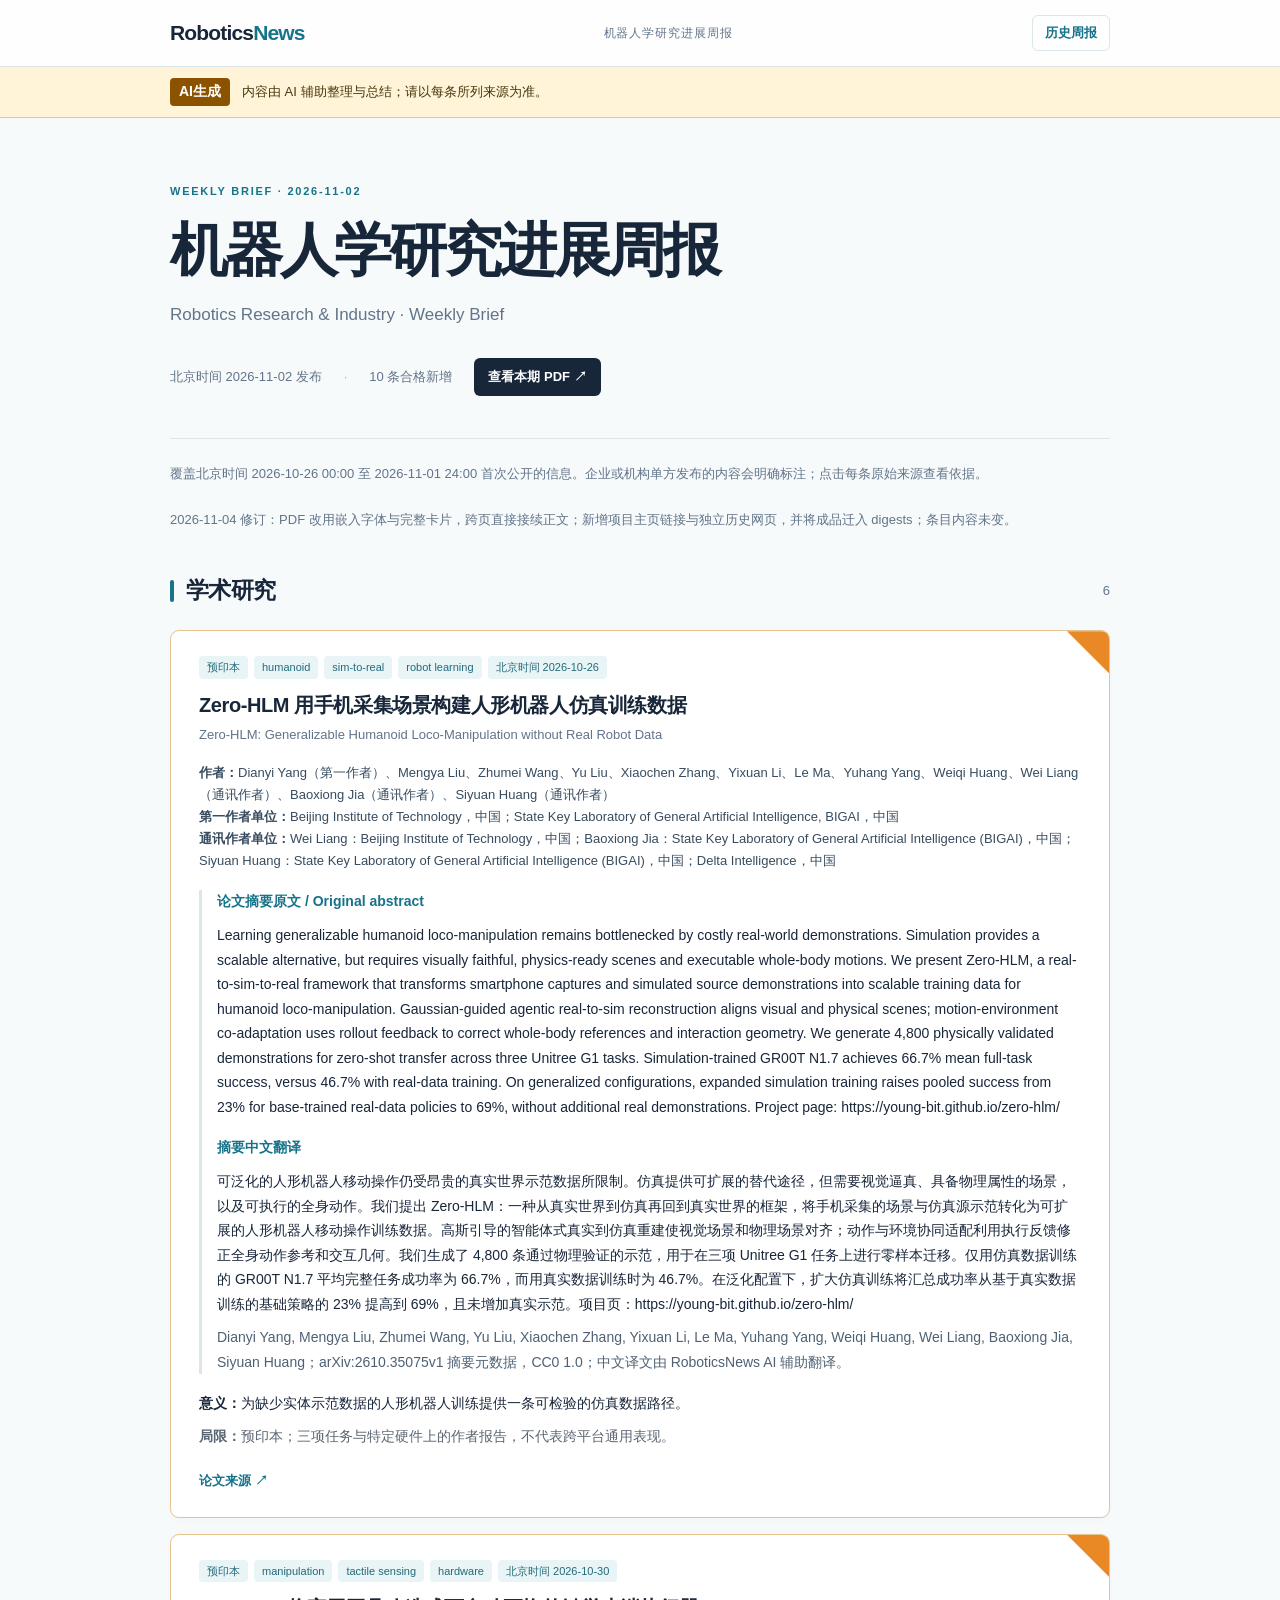
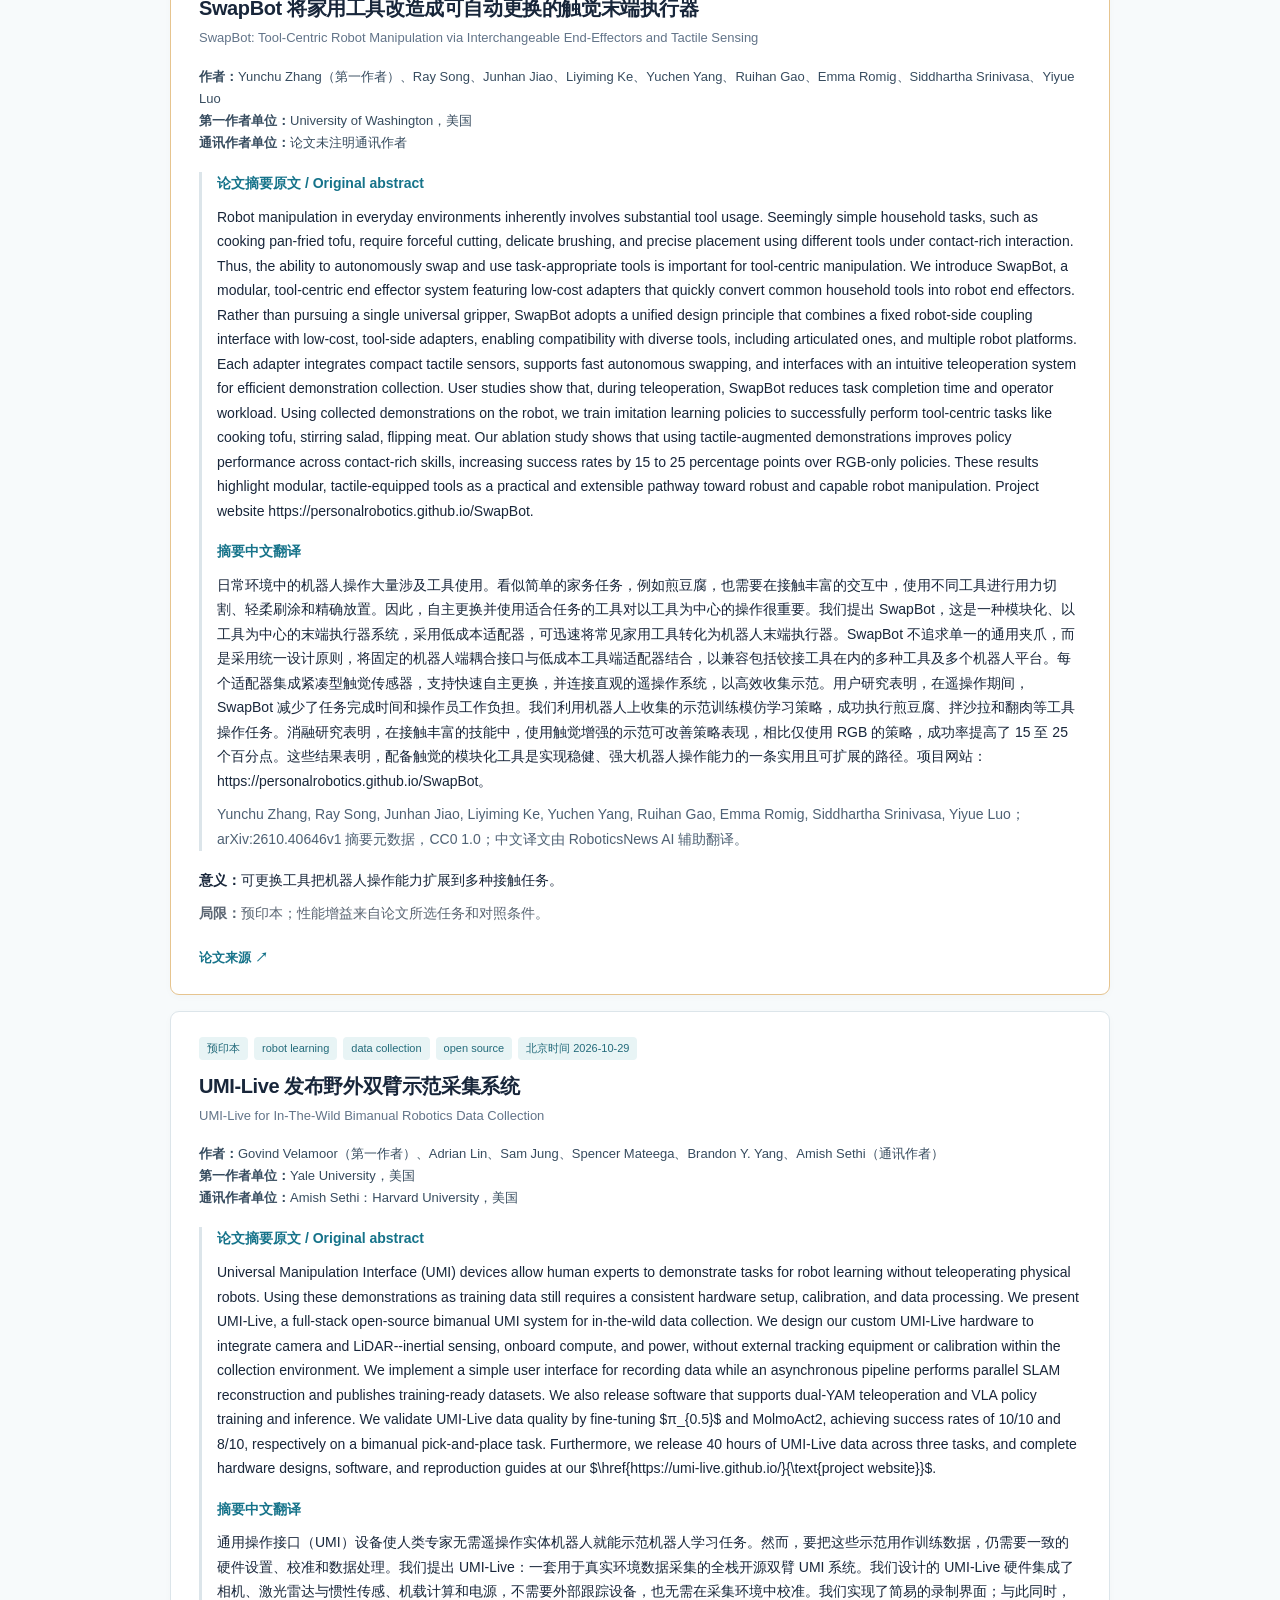
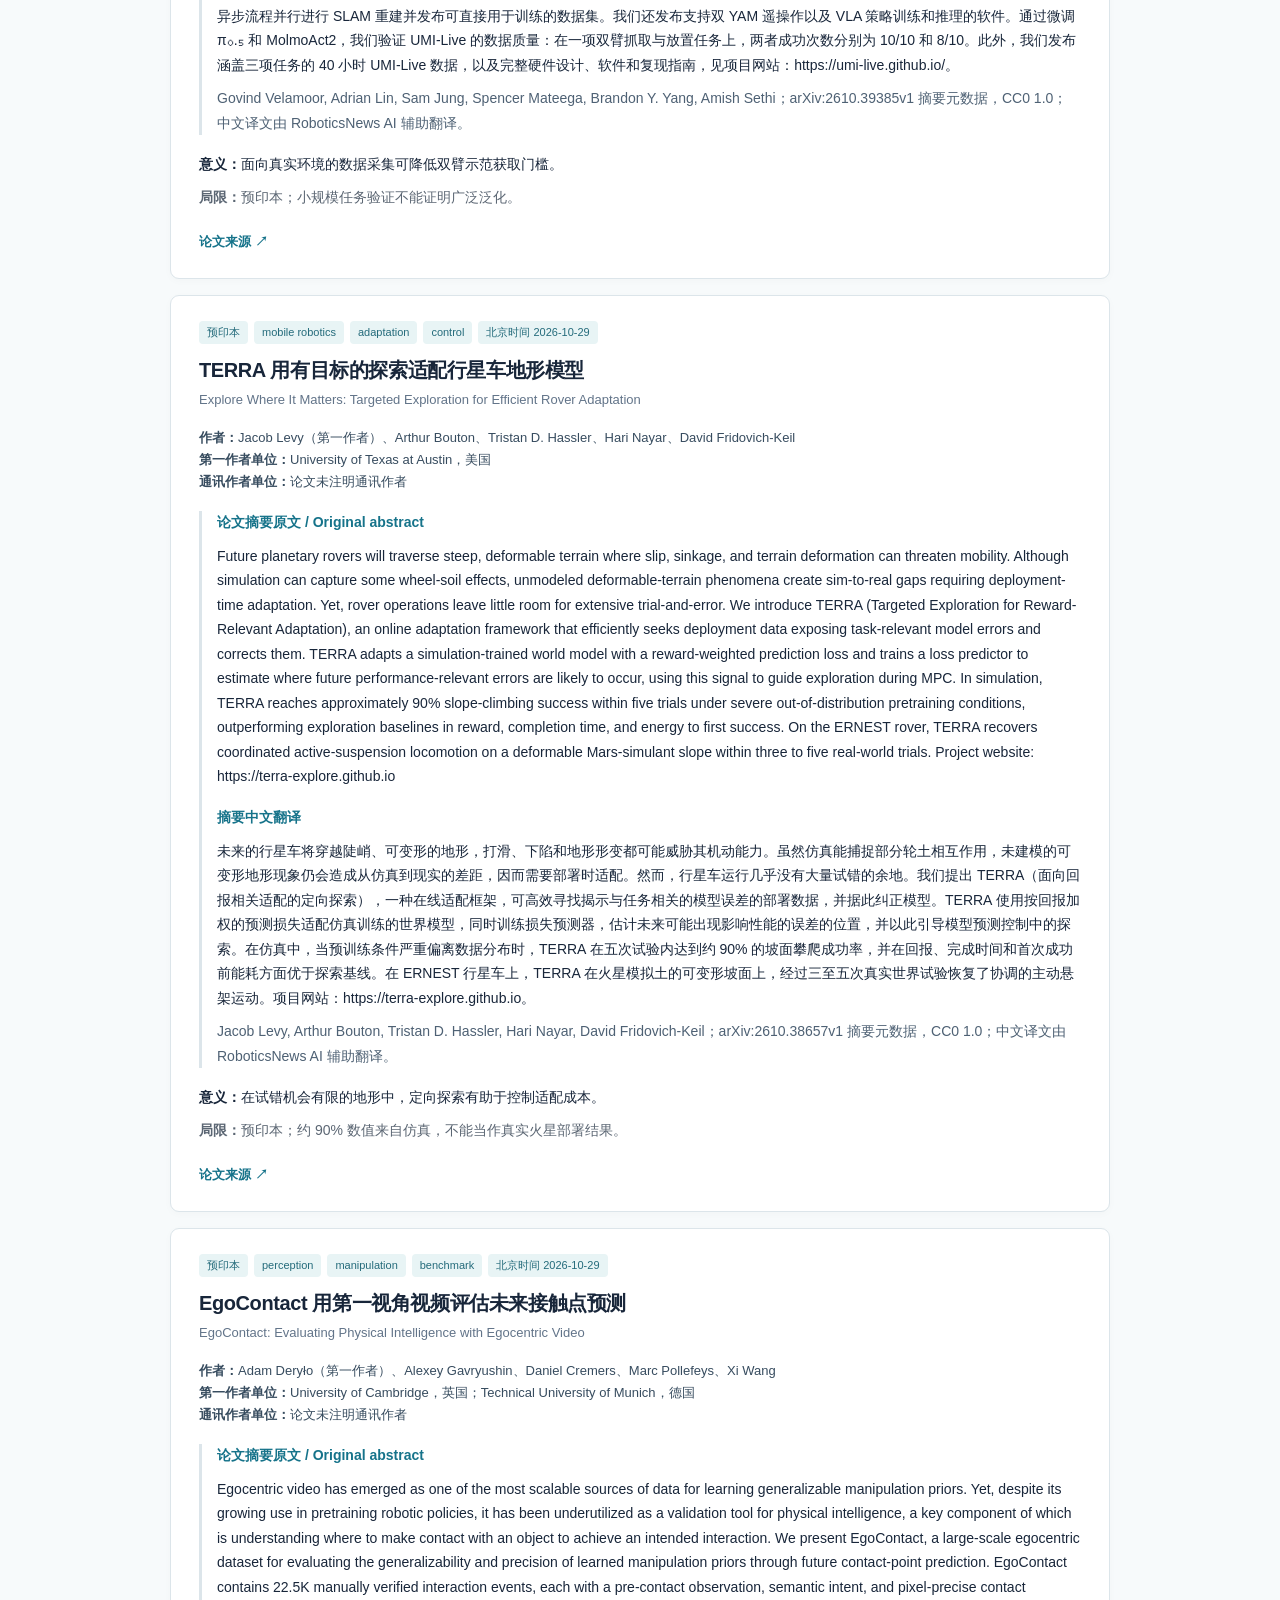
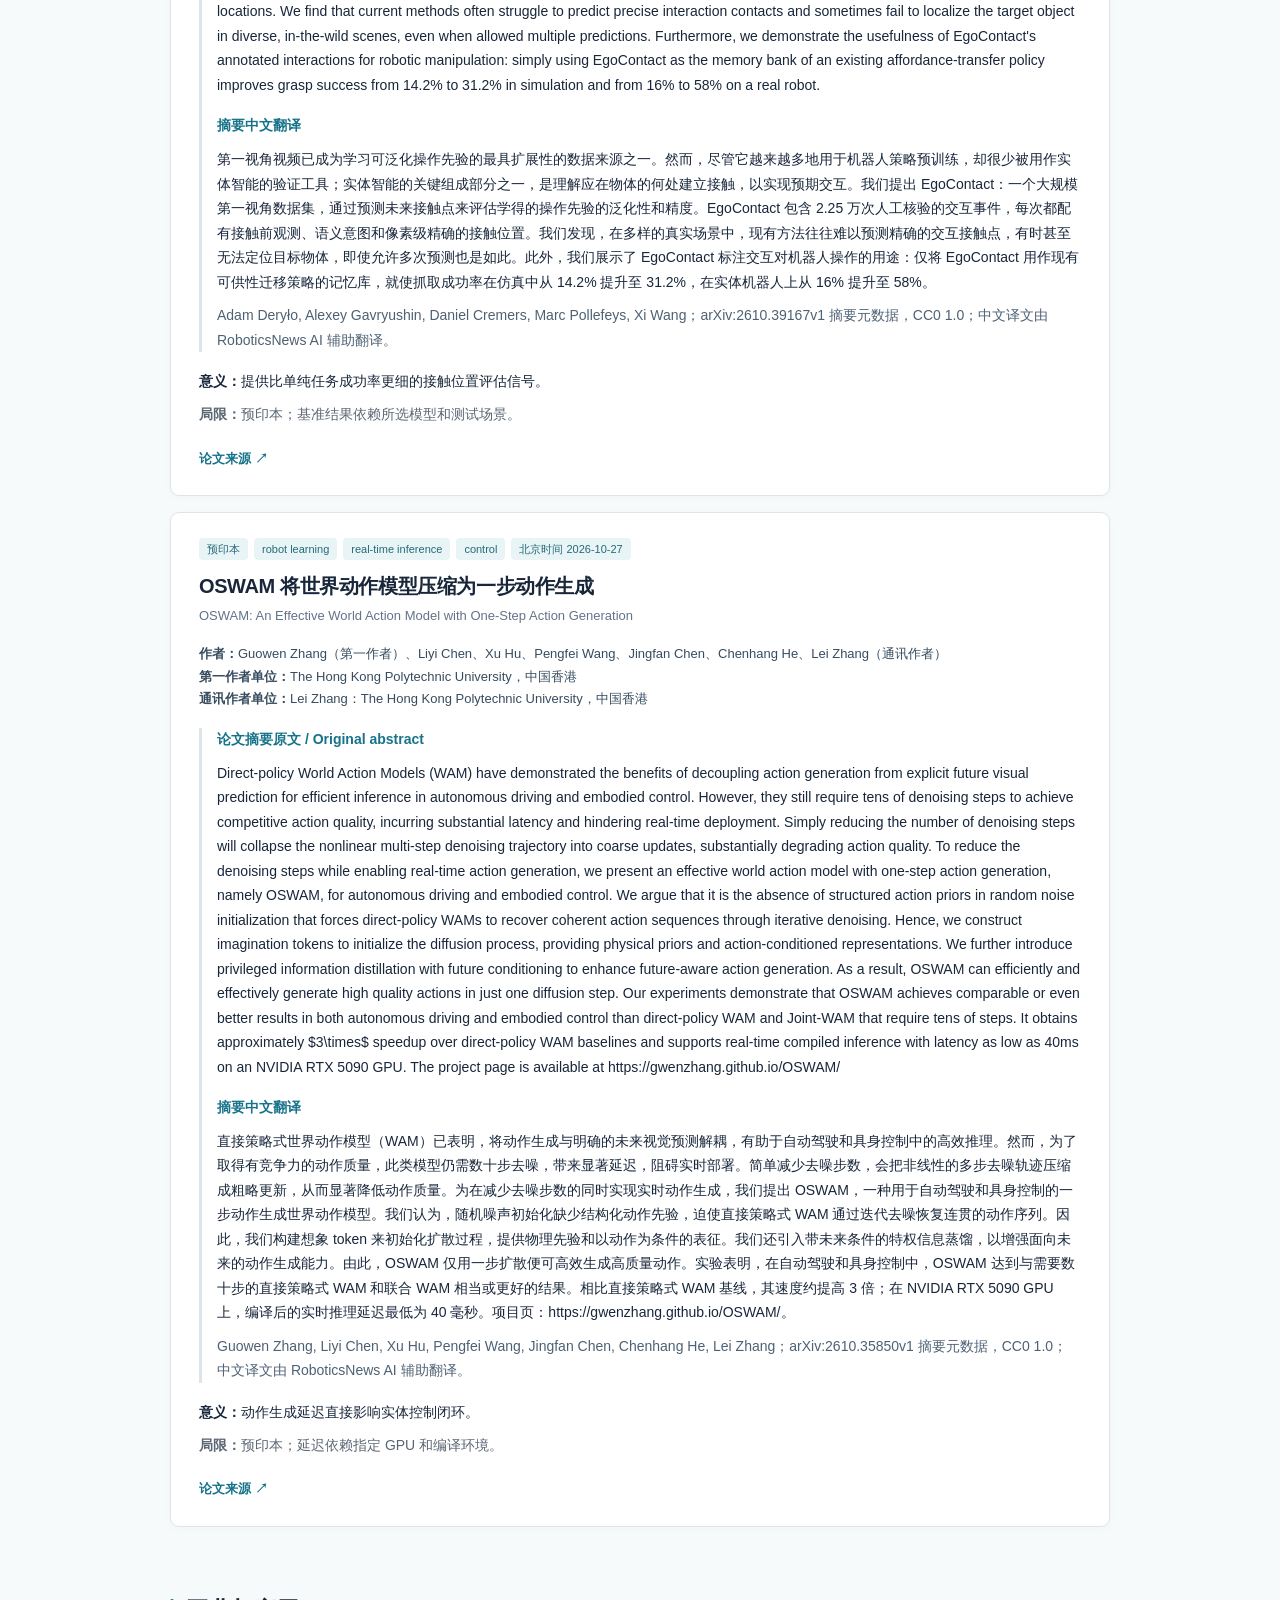
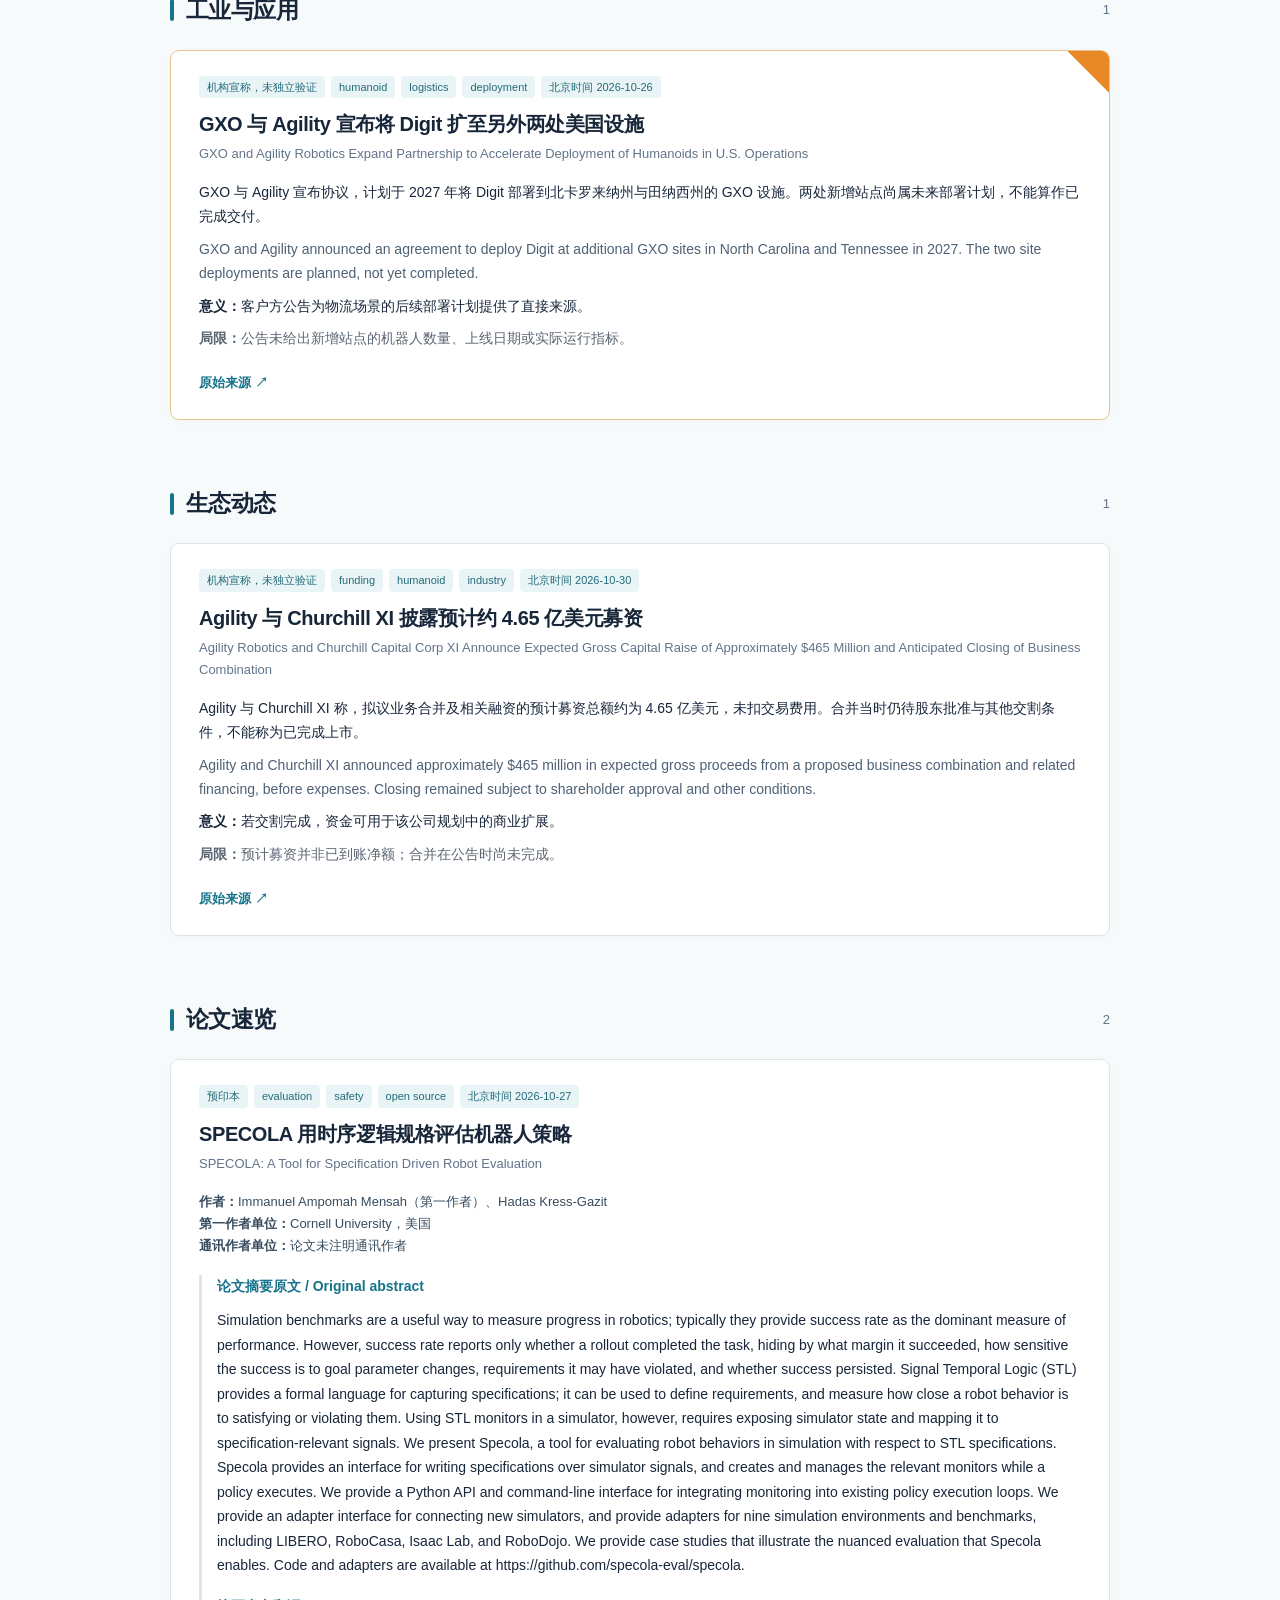
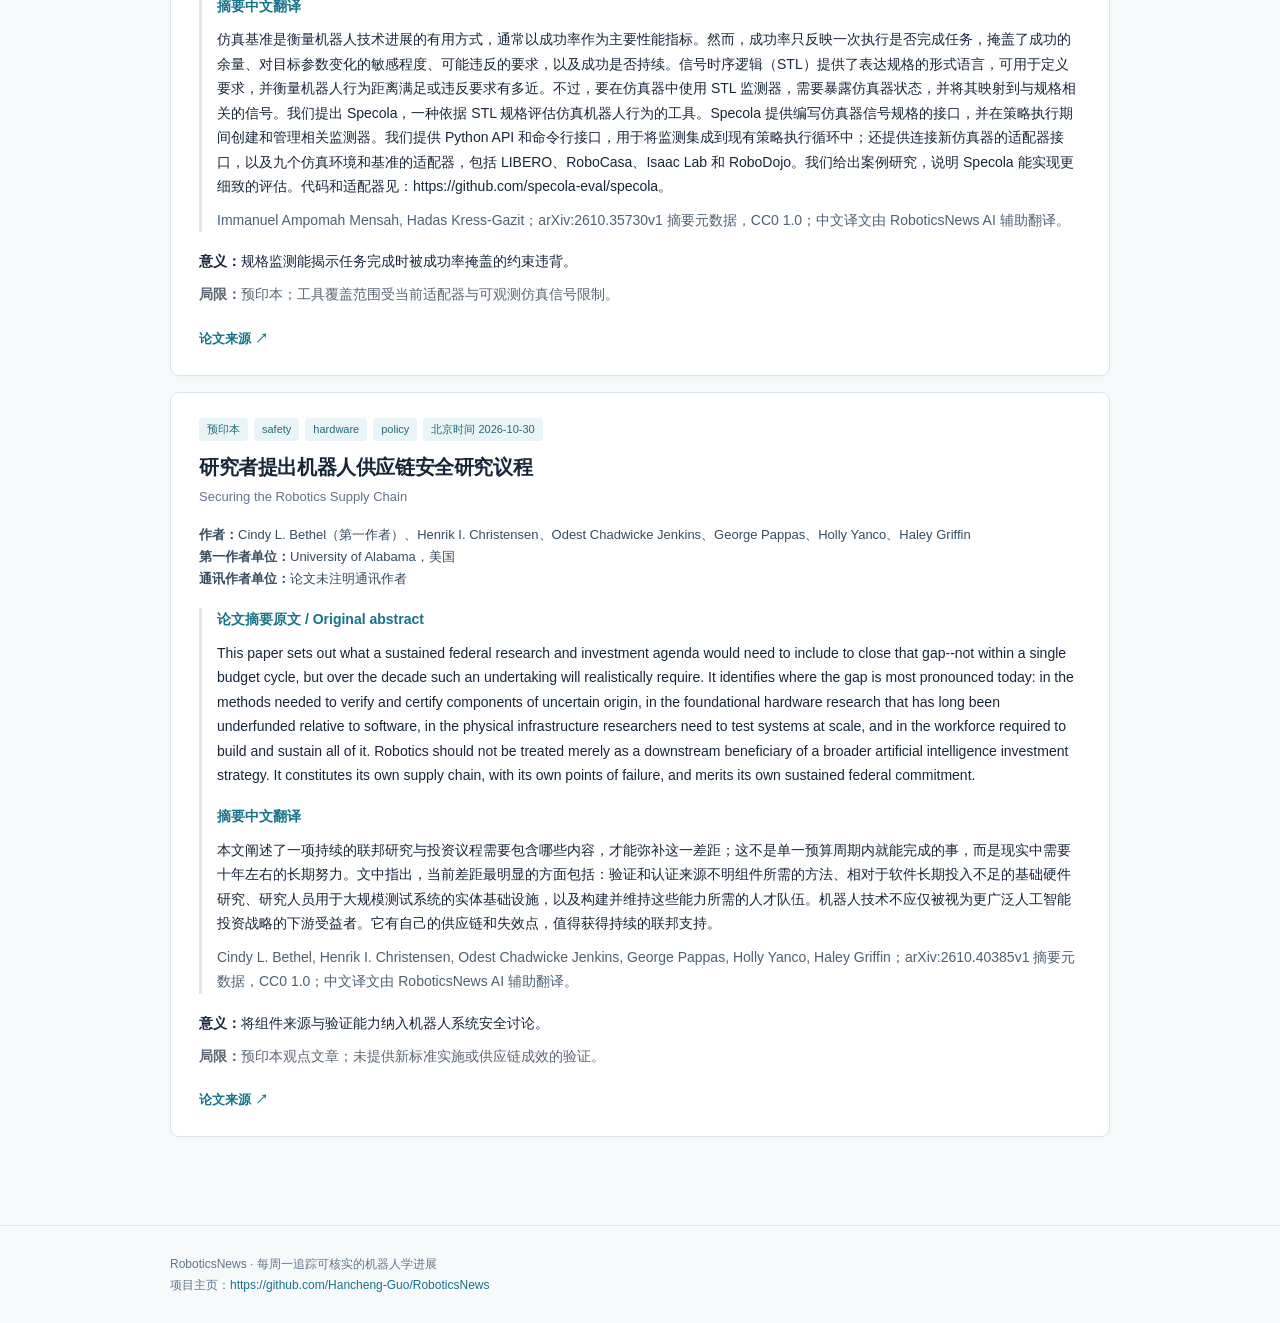
==== commit 844ccb1d: "Archive weekly HTML and PDF digests with site navigation" ====
--- a/site/index.html
+++ b/site/index.html
@@ -1 +1 @@
-<!doctype html><html lang="zh-CN"><head><meta charset="utf-8"><meta name="viewport" content="width=device-width, initial-scale=1"><meta name="description" content="机器人学研究进展周报：论文、技术和产业动态"><title>2026-11-02 周报 · RoboticsNews</title><link rel="stylesheet" href="style.css"></head><body><header class="site-header"><div class="shell header-inner"><a class="brand" href="index.html">Robotics<span>News</span></a><span class="header-note">机器人学研究进展周报</span><nav aria-label="主导航"><a class="header-action" href="archive.html">历史 PDF</a></nav></div></header><div class="ai-disclosure" role="note"><div class="shell"><strong>AI生成</strong><span>内容由 AI 辅助整理与总结；请以每条所列来源为准。</span></div></div><main class="shell"><section class="hero"><div class="eyebrow">WEEKLY BRIEF · 2026-11-02</div><h1>机器人学研究进展周报</h1><p class="hero-sub">Robotics Research & Industry · Weekly Brief</p><div class="hero-meta"><span>北京时间 2026-11-02 发布</span><span>10 条合格新增</span><a class="pdf-link" href="https://raw.githubusercontent.com/Hancheng-Guo/RoboticsNews/main/diarys/2026-11-02.pdf" target="_blank" rel="noopener noreferrer">查看本期 PDF ↗</a></div></section><p class="issue-note">覆盖北京时间 2026-10-26 00:00 至 2026-11-01 24:00 首次公开的信息。企业或机构单方发布的内容会明确标注；点击每条原始来源查看依据。</p><p class="issue-note">2026-11-04 修订：PDF 改用嵌入字体与完整卡片，跨页直接接续正文；周报内容未变。</p><section class="content-section"><div class="section-title"><span class="section-mark"></span><h2>学术研究</h2><span class="section-count">6</span></div><div class="entries"><article class="entry featured" id="arxiv-2610.35075"><span class="featured-corner" role="img" aria-label="重点条目" title="重点条目"></span><div class="tags"><span class="tag">预印本</span><span class="tag">humanoid</span><span class="tag">sim-to-real</span><span class="tag">robot learning</span><span class="tag">北京时间 2026-10-26</span></div><h3>Zero-HLM 用手机采集场景构建人形机器人仿真训练数据</h3><p class="entry-en-title">Zero-HLM: Generalizable Humanoid Loco-Manipulation without Real Robot Data</p><p class="paper-affiliation"><strong>作者：</strong>Dianyi Yang（第一作者）、Mengya Liu、Zhumei Wang、Yu Liu、Xiaochen Zhang、Yixuan Li、Le Ma、Yuhang Yang、Weiqi Huang、Wei Liang（通讯作者）、Baoxiong Jia（通讯作者）、Siyuan Huang（通讯作者）<br><strong>第一作者单位：</strong>Beijing Institute of Technology，中国；State Key Laboratory of General Artificial Intelligence, BIGAI，中国<br><strong>通讯作者单位：</strong>Wei Liang：Beijing Institute of Technology，中国；Baoxiong Jia：State Key Laboratory of General Artificial Intelligence (BIGAI)，中国；Siyuan Huang：State Key Laboratory of General Artificial Intelligence (BIGAI)，中国；Delta Intelligence，中国</p><div class="paper-abstract"><h4>论文摘要原文 / Original abstract</h4><p lang="en">Learning generalizable humanoid loco-manipulation remains bottlenecked by costly real-world demonstrations. Simulation provides a scalable alternative, but requires visually faithful, physics-ready scenes and executable whole-body motions. We present Zero-HLM, a real-to-sim-to-real framework that transforms smartphone captures and simulated source demonstrations into scalable training data for humanoid loco-manipulation. Gaussian-guided agentic real-to-sim reconstruction aligns visual and physical scenes; motion-environment co-adaptation uses rollout feedback to correct whole-body references and interaction geometry. We generate 4,800 physically validated demonstrations for zero-shot transfer across three Unitree G1 tasks. Simulation-trained GR00T N1.7 achieves 66.7% mean full-task success, versus 46.7% with real-data training. On generalized configurations, expanded simulation training raises pooled success from 23% for base-trained real-data policies to 69%, without additional real demonstrations. Project page: https://young-bit.github.io/zero-hlm/</p><h4>摘要中文翻译</h4><p lang="zh-CN">可泛化的人形机器人移动操作仍受昂贵的真实世界示范数据所限制。仿真提供可扩展的替代途径，但需要视觉逼真、具备物理属性的场景，以及可执行的全身动作。我们提出 Zero-HLM：一种从真实世界到仿真再回到真实世界的框架，将手机采集的场景与仿真源示范转化为可扩展的人形机器人移动操作训练数据。高斯引导的智能体式真实到仿真重建使视觉场景和物理场景对齐；动作与环境协同适配利用执行反馈修正全身动作参考和交互几何。我们生成了 4,800 条通过物理验证的示范，用于在三项 Unitree G1 任务上进行零样本迁移。仅用仿真数据训练的 GR00T N1.7 平均完整任务成功率为 66.7%，而用真实数据训练时为 46.7%。在泛化配置下，扩大仿真训练将汇总成功率从基于真实数据训练的基础策略的 23% 提高到 69%，且未增加真实示范。项目页：https://young-bit.github.io/zero-hlm/</p><p class="entry-en">Dianyi Yang, Mengya Liu, Zhumei Wang, Yu Liu, Xiaochen Zhang, Yixuan Li, Le Ma, Yuhang Yang, Weiqi Huang, Wei Liang, Baoxiong Jia, Siyuan Huang；arXiv:2610.35075v1 摘要元数据，CC0 1.0；中文译文由 RoboticsNews AI 辅助翻译。</p></div><p><strong>意义：</strong>为缺少实体示范数据的人形机器人训练提供一条可检验的仿真数据路径。</p><p class="limitations"><strong>局限：</strong>预印本；三项任务与特定硬件上的作者报告，不代表跨平台通用表现。</p><div class="entry-links"><a href="https://arxiv.org/abs/2610.35075" target="_blank" rel="noopener noreferrer">论文来源 ↗</a></div></article><article class="entry featured" id="arxiv-2610.40646"><span class="featured-corner" role="img" aria-label="重点条目" title="重点条目"></span><div class="tags"><span class="tag">预印本</span><span class="tag">manipulation</span><span class="tag">tactile sensing</span><span class="tag">hardware</span><span class="tag">北京时间 2026-10-30</span></div><h3>SwapBot 将家用工具改造成可自动更换的触觉末端执行器</h3><p class="entry-en-title">SwapBot: Tool-Centric Robot Manipulation via Interchangeable End-Effectors and Tactile Sensing</p><p class="paper-affiliation"><strong>作者：</strong>Yunchu Zhang（第一作者）、Ray Song、Junhan Jiao、Liyiming Ke、Yuchen Yang、Ruihan Gao、Emma Romig、Siddhartha Srinivasa、Yiyue Luo<br><strong>第一作者单位：</strong>University of Washington，美国<br><strong>通讯作者单位：</strong>论文未注明通讯作者</p><div class="paper-abstract"><h4>论文摘要原文 / Original abstract</h4><p lang="en">Robot manipulation in everyday environments inherently involves substantial tool usage. Seemingly simple household tasks, such as cooking pan-fried tofu, require forceful cutting, delicate brushing, and precise placement using different tools under contact-rich interaction. Thus, the ability to autonomously swap and use task-appropriate tools is important for tool-centric manipulation. We introduce SwapBot, a modular, tool-centric end effector system featuring low-cost adapters that quickly convert common household tools into robot end effectors. Rather than pursuing a single universal gripper, SwapBot adopts a unified design principle that combines a fixed robot-side coupling interface with low-cost, tool-side adapters, enabling compatibility with diverse tools, including articulated ones, and multiple robot platforms. Each adapter integrates compact tactile sensors, supports fast autonomous swapping, and interfaces with an intuitive teleoperation system for efficient demonstration collection. User studies show that, during teleoperation, SwapBot reduces task completion time and operator workload. Using collected demonstrations on the robot, we train imitation learning policies to successfully perform tool-centric tasks like cooking tofu, stirring salad, flipping meat. Our ablation study shows that using tactile-augmented demonstrations improves policy performance across contact-rich skills, increasing success rates by 15 to 25 percentage points over RGB-only policies. These results highlight modular, tactile-equipped tools as a practical and extensible pathway toward robust and capable robot manipulation. Project website https://personalrobotics.github.io/SwapBot.</p><h4>摘要中文翻译</h4><p lang="zh-CN">日常环境中的机器人操作大量涉及工具使用。看似简单的家务任务，例如煎豆腐，也需要在接触丰富的交互中，使用不同工具进行用力切割、轻柔刷涂和精确放置。因此，自主更换并使用适合任务的工具对以工具为中心的操作很重要。我们提出 SwapBot，这是一种模块化、以工具为中心的末端执行器系统，采用低成本适配器，可迅速将常见家用工具转化为机器人末端执行器。SwapBot 不追求单一的通用夹爪，而是采用统一设计原则，将固定的机器人端耦合接口与低成本工具端适配器结合，以兼容包括铰接工具在内的多种工具及多个机器人平台。每个适配器集成紧凑型触觉传感器，支持快速自主更换，并连接直观的遥操作系统，以高效收集示范。用户研究表明，在遥操作期间，SwapBot 减少了任务完成时间和操作员工作负担。我们利用机器人上收集的示范训练模仿学习策略，成功执行煎豆腐、拌沙拉和翻肉等工具操作任务。消融研究表明，在接触丰富的技能中，使用触觉增强的示范可改善策略表现，相比仅使用 RGB 的策略，成功率提高了 15 至 25 个百分点。这些结果表明，配备触觉的模块化工具是实现稳健、强大机器人操作能力的一条实用且可扩展的路径。项目网站：https://personalrobotics.github.io/SwapBot。</p><p class="entry-en">Yunchu Zhang, Ray Song, Junhan Jiao, Liyiming Ke, Yuchen Yang, Ruihan Gao, Emma Romig, Siddhartha Srinivasa, Yiyue Luo；arXiv:2610.40646v1 摘要元数据，CC0 1.0；中文译文由 RoboticsNews AI 辅助翻译。</p></div><p><strong>意义：</strong>可更换工具把机器人操作能力扩展到多种接触任务。</p><p class="limitations"><strong>局限：</strong>预印本；性能增益来自论文所选任务和对照条件。</p><div class="entry-links"><a href="https://arxiv.org/abs/2610.40646" target="_blank" rel="noopener noreferrer">论文来源 ↗</a></div></article><article class="entry" id="arxiv-2610.39385"><div class="tags"><span class="tag">预印本</span><span class="tag">robot learning</span><span class="tag">data collection</span><span class="tag">open source</span><span class="tag">北京时间 2026-10-29</span></div><h3>UMI-Live 发布野外双臂示范采集系统</h3><p class="entry-en-title">UMI-Live for In-The-Wild Bimanual Robotics Data Collection</p><p class="paper-affiliation"><strong>作者：</strong>Govind Velamoor（第一作者）、Adrian Lin、Sam Jung、Spencer Mateega、Brandon Y. Yang、Amish Sethi（通讯作者）<br><strong>第一作者单位：</strong>Yale University，美国<br><strong>通讯作者单位：</strong>Amish Sethi：Harvard University，美国</p><div class="paper-abstract"><h4>论文摘要原文 / Original abstract</h4><p lang="en">Universal Manipulation Interface (UMI) devices allow human experts to demonstrate tasks for robot learning without teleoperating physical robots. Using these demonstrations as training data still requires a consistent hardware setup, calibration, and data processing. We present UMI-Live, a full-stack open-source bimanual UMI system for in-the-wild data collection. We design our custom UMI-Live hardware to integrate camera and LiDAR--inertial sensing, onboard compute, and power, without external tracking equipment or calibration within the collection environment. We implement a simple user interface for recording data while an asynchronous pipeline performs parallel SLAM reconstruction and publishes training-ready datasets. We also release software that supports dual-YAM teleoperation and VLA policy training and inference. We validate UMI-Live data quality by fine-tuning $π_{0.5}$ and MolmoAct2, achieving success rates of 10/10 and 8/10, respectively on a bimanual pick-and-place task. Furthermore, we release 40 hours of UMI-Live data across three tasks, and complete hardware designs, software, and reproduction guides at our $\href{https://umi-live.github.io/}{\text{project website}}$.</p><h4>摘要中文翻译</h4><p lang="zh-CN">通用操作接口（UMI）设备使人类专家无需遥操作实体机器人就能示范机器人学习任务。然而，要把这些示范用作训练数据，仍需要一致的硬件设置、校准和数据处理。我们提出 UMI-Live：一套用于真实环境数据采集的全栈开源双臂 UMI 系统。我们设计的 UMI-Live 硬件集成了相机、激光雷达与惯性传感、机载计算和电源，不需要外部跟踪设备，也无需在采集环境中校准。我们实现了简易的录制界面；与此同时，异步流程并行进行 SLAM 重建并发布可直接用于训练的数据集。我们还发布支持双 YAM 遥操作以及 VLA 策略训练和推理的软件。通过微调 π₀.₅ 和 MolmoAct2，我们验证 UMI-Live 的数据质量：在一项双臂抓取与放置任务上，两者成功次数分别为 10/10 和 8/10。此外，我们发布涵盖三项任务的 40 小时 UMI-Live 数据，以及完整硬件设计、软件和复现指南，见项目网站：https://umi-live.github.io/。</p><p class="entry-en">Govind Velamoor, Adrian Lin, Sam Jung, Spencer Mateega, Brandon Y. Yang, Amish Sethi；arXiv:2610.39385v1 摘要元数据，CC0 1.0；中文译文由 RoboticsNews AI 辅助翻译。</p></div><p><strong>意义：</strong>面向真实环境的数据采集可降低双臂示范获取门槛。</p><p class="limitations"><strong>局限：</strong>预印本；小规模任务验证不能证明广泛泛化。</p><div class="entry-links"><a href="https://arxiv.org/abs/2610.39385" target="_blank" rel="noopener noreferrer">论文来源 ↗</a></div></article><article class="entry" id="arxiv-2610.38657"><div class="tags"><span class="tag">预印本</span><span class="tag">mobile robotics</span><span class="tag">adaptation</span><span class="tag">control</span><span class="tag">北京时间 2026-10-29</span></div><h3>TERRA 用有目标的探索适配行星车地形模型</h3><p class="entry-en-title">Explore Where It Matters: Targeted Exploration for Efficient Rover Adaptation</p><p class="paper-affiliation"><strong>作者：</strong>Jacob Levy（第一作者）、Arthur Bouton、Tristan D. Hassler、Hari Nayar、David Fridovich-Keil<br><strong>第一作者单位：</strong>University of Texas at Austin，美国<br><strong>通讯作者单位：</strong>论文未注明通讯作者</p><div class="paper-abstract"><h4>论文摘要原文 / Original abstract</h4><p lang="en">Future planetary rovers will traverse steep, deformable terrain where slip, sinkage, and terrain deformation can threaten mobility. Although simulation can capture some wheel-soil effects, unmodeled deformable-terrain phenomena create sim-to-real gaps requiring deployment-time adaptation. Yet, rover operations leave little room for extensive trial-and-error. We introduce TERRA (Targeted Exploration for Reward-Relevant Adaptation), an online adaptation framework that efficiently seeks deployment data exposing task-relevant model errors and corrects them. TERRA adapts a simulation-trained world model with a reward-weighted prediction loss and trains a loss predictor to estimate where future performance-relevant errors are likely to occur, using this signal to guide exploration during MPC. In simulation, TERRA reaches approximately 90% slope-climbing success within five trials under severe out-of-distribution pretraining conditions, outperforming exploration baselines in reward, completion time, and energy to first success. On the ERNEST rover, TERRA recovers coordinated active-suspension locomotion on a deformable Mars-simulant slope within three to five real-world trials. Project website: https://terra-explore.github.io</p><h4>摘要中文翻译</h4><p lang="zh-CN">未来的行星车将穿越陡峭、可变形的地形，打滑、下陷和地形形变都可能威胁其机动能力。虽然仿真能捕捉部分轮土相互作用，未建模的可变形地形现象仍会造成从仿真到现实的差距，因而需要部署时适配。然而，行星车运行几乎没有大量试错的余地。我们提出 TERRA（面向回报相关适配的定向探索），一种在线适配框架，可高效寻找揭示与任务相关的模型误差的部署数据，并据此纠正模型。TERRA 使用按回报加权的预测损失适配仿真训练的世界模型，同时训练损失预测器，估计未来可能出现影响性能的误差的位置，并以此引导模型预测控制中的探索。在仿真中，当预训练条件严重偏离数据分布时，TERRA 在五次试验内达到约 90% 的坡面攀爬成功率，并在回报、完成时间和首次成功前能耗方面优于探索基线。在 ERNEST 行星车上，TERRA 在火星模拟土的可变形坡面上，经过三至五次真实世界试验恢复了协调的主动悬架运动。项目网站：https://terra-explore.github.io。</p><p class="entry-en">Jacob Levy, Arthur Bouton, Tristan D. Hassler, Hari Nayar, David Fridovich-Keil；arXiv:2610.38657v1 摘要元数据，CC0 1.0；中文译文由 RoboticsNews AI 辅助翻译。</p></div><p><strong>意义：</strong>在试错机会有限的地形中，定向探索有助于控制适配成本。</p><p class="limitations"><strong>局限：</strong>预印本；约 90% 数值来自仿真，不能当作真实火星部署结果。</p><div class="entry-links"><a href="https://arxiv.org/abs/2610.38657" target="_blank" rel="noopener noreferrer">论文来源 ↗</a></div></article><article class="entry" id="arxiv-2610.39167"><div class="tags"><span class="tag">预印本</span><span class="tag">perception</span><span class="tag">manipulation</span><span class="tag">benchmark</span><span class="tag">北京时间 2026-10-29</span></div><h3>EgoContact 用第一视角视频评估未来接触点预测</h3><p class="entry-en-title">EgoContact: Evaluating Physical Intelligence with Egocentric Video</p><p class="paper-affiliation"><strong>作者：</strong>Adam Deryło（第一作者）、Alexey Gavryushin、Daniel Cremers、Marc Pollefeys、Xi Wang<br><strong>第一作者单位：</strong>University of Cambridge，英国；Technical University of Munich，德国<br><strong>通讯作者单位：</strong>论文未注明通讯作者</p><div class="paper-abstract"><h4>论文摘要原文 / Original abstract</h4><p lang="en">Egocentric video has emerged as one of the most scalable sources of data for learning generalizable manipulation priors. Yet, despite its growing use in pretraining robotic policies, it has been underutilized as a validation tool for physical intelligence, a key component of which is understanding where to make contact with an object to achieve an intended interaction. We present EgoContact, a large-scale egocentric dataset for evaluating the generalizability and precision of learned manipulation priors through future contact-point prediction. EgoContact contains 22.5K manually verified interaction events, each with a pre-contact observation, semantic intent, and pixel-precise contact locations. We find that current methods often struggle to predict precise interaction contacts and sometimes fail to localize the target object in diverse, in-the-wild scenes, even when allowed multiple predictions. Furthermore, we demonstrate the usefulness of EgoContact&#39;s annotated interactions for robotic manipulation: simply using EgoContact as the memory bank of an existing affordance-transfer policy improves grasp success from 14.2% to 31.2% in simulation and from 16% to 58% on a real robot.</p><h4>摘要中文翻译</h4><p lang="zh-CN">第一视角视频已成为学习可泛化操作先验的最具扩展性的数据来源之一。然而，尽管它越来越多地用于机器人策略预训练，却很少被用作实体智能的验证工具；实体智能的关键组成部分之一，是理解应在物体的何处建立接触，以实现预期交互。我们提出 EgoContact：一个大规模第一视角数据集，通过预测未来接触点来评估学得的操作先验的泛化性和精度。EgoContact 包含 2.25 万次人工核验的交互事件，每次都配有接触前观测、语义意图和像素级精确的接触位置。我们发现，在多样的真实场景中，现有方法往往难以预测精确的交互接触点，有时甚至无法定位目标物体，即使允许多次预测也是如此。此外，我们展示了 EgoContact 标注交互对机器人操作的用途：仅将 EgoContact 用作现有可供性迁移策略的记忆库，就使抓取成功率在仿真中从 14.2% 提升至 31.2%，在实体机器人上从 16% 提升至 58%。</p><p class="entry-en">Adam Deryło, Alexey Gavryushin, Daniel Cremers, Marc Pollefeys, Xi Wang；arXiv:2610.39167v1 摘要元数据，CC0 1.0；中文译文由 RoboticsNews AI 辅助翻译。</p></div><p><strong>意义：</strong>提供比单纯任务成功率更细的接触位置评估信号。</p><p class="limitations"><strong>局限：</strong>预印本；基准结果依赖所选模型和测试场景。</p><div class="entry-links"><a href="https://arxiv.org/abs/2610.39167" target="_blank" rel="noopener noreferrer">论文来源 ↗</a></div></article><article class="entry" id="arxiv-2610.35850"><div class="tags"><span class="tag">预印本</span><span class="tag">robot learning</span><span class="tag">real-time inference</span><span class="tag">control</span><span class="tag">北京时间 2026-10-27</span></div><h3>OSWAM 将世界动作模型压缩为一步动作生成</h3><p class="entry-en-title">OSWAM: An Effective World Action Model with One-Step Action Generation</p><p class="paper-affiliation"><strong>作者：</strong>Guowen Zhang（第一作者）、Liyi Chen、Xu Hu、Pengfei Wang、Jingfan Chen、Chenhang He、Lei Zhang（通讯作者）<br><strong>第一作者单位：</strong>The Hong Kong Polytechnic University，中国香港<br><strong>通讯作者单位：</strong>Lei Zhang：The Hong Kong Polytechnic University，中国香港</p><div class="paper-abstract"><h4>论文摘要原文 / Original abstract</h4><p lang="en">Direct-policy World Action Models (WAM) have demonstrated the benefits of decoupling action generation from explicit future visual prediction for efficient inference in autonomous driving and embodied control. However, they still require tens of denoising steps to achieve competitive action quality, incurring substantial latency and hindering real-time deployment. Simply reducing the number of denoising steps will collapse the nonlinear multi-step denoising trajectory into coarse updates, substantially degrading action quality. To reduce the denoising steps while enabling real-time action generation, we present an effective world action model with one-step action generation, namely OSWAM, for autonomous driving and embodied control. We argue that it is the absence of structured action priors in random noise initialization that forces direct-policy WAMs to recover coherent action sequences through iterative denoising. Hence, we construct imagination tokens to initialize the diffusion process, providing physical priors and action-conditioned representations. We further introduce privileged information distillation with future conditioning to enhance future-aware action generation. As a result, OSWAM can efficiently and effectively generate high quality actions in just one diffusion step. Our experiments demonstrate that OSWAM achieves comparable or even better results in both autonomous driving and embodied control than direct-policy WAM and Joint-WAM that require tens of steps. It obtains approximately $3\times$ speedup over direct-policy WAM baselines and supports real-time compiled inference with latency as low as 40ms on an NVIDIA RTX 5090 GPU. The project page is available at https://gwenzhang.github.io/OSWAM/</p><h4>摘要中文翻译</h4><p lang="zh-CN">直接策略式世界动作模型（WAM）已表明，将动作生成与明确的未来视觉预测解耦，有助于自动驾驶和具身控制中的高效推理。然而，为了取得有竞争力的动作质量，此类模型仍需数十步去噪，带来显著延迟，阻碍实时部署。简单减少去噪步数，会把非线性的多步去噪轨迹压缩成粗略更新，从而显著降低动作质量。为在减少去噪步数的同时实现实时动作生成，我们提出 OSWAM，一种用于自动驾驶和具身控制的一步动作生成世界动作模型。我们认为，随机噪声初始化缺少结构化动作先验，迫使直接策略式 WAM 通过迭代去噪恢复连贯的动作序列。因此，我们构建想象 token 来初始化扩散过程，提供物理先验和以动作为条件的表征。我们还引入带未来条件的特权信息蒸馏，以增强面向未来的动作生成能力。由此，OSWAM 仅用一步扩散便可高效生成高质量动作。实验表明，在自动驾驶和具身控制中，OSWAM 达到与需要数十步的直接策略式 WAM 和联合 WAM 相当或更好的结果。相比直接策略式 WAM 基线，其速度约提高 3 倍；在 NVIDIA RTX 5090 GPU 上，编译后的实时推理延迟最低为 40 毫秒。项目页：https://gwenzhang.github.io/OSWAM/。</p><p class="entry-en">Guowen Zhang, Liyi Chen, Xu Hu, Pengfei Wang, Jingfan Chen, Chenhang He, Lei Zhang；arXiv:2610.35850v1 摘要元数据，CC0 1.0；中文译文由 RoboticsNews AI 辅助翻译。</p></div><p><strong>意义：</strong>动作生成延迟直接影响实体控制闭环。</p><p class="limitations"><strong>局限：</strong>预印本；延迟依赖指定 GPU 和编译环境。</p><div class="entry-links"><a href="https://arxiv.org/abs/2610.35850" target="_blank" rel="noopener noreferrer">论文来源 ↗</a></div></article></div></section><section class="content-section"><div class="section-title"><span class="section-mark"></span><h2>工业与应用</h2><span class="section-count">1</span></div><div class="entries"><article class="entry featured" id="gxo-agility-2026-10-26"><span class="featured-corner" role="img" aria-label="重点条目" title="重点条目"></span><div class="tags"><span class="tag">机构宣称，未独立验证</span><span class="tag">humanoid</span><span class="tag">logistics</span><span class="tag">deployment</span><span class="tag">北京时间 2026-10-26</span></div><h3>GXO 与 Agility 宣布将 Digit 扩至另外两处美国设施</h3><p class="entry-en-title">GXO and Agility Robotics Expand Partnership to Accelerate Deployment of Humanoids in U.S. Operations</p><p>GXO 与 Agility 宣布协议，计划于 2027 年将 Digit 部署到北卡罗来纳州与田纳西州的 GXO 设施。两处新增站点尚属未来部署计划，不能算作已完成交付。</p><p class="entry-en" lang="en">GXO and Agility announced an agreement to deploy Digit at additional GXO sites in North Carolina and Tennessee in 2027. The two site deployments are planned, not yet completed.</p><p><strong>意义：</strong>客户方公告为物流场景的后续部署计划提供了直接来源。</p><p class="limitations"><strong>局限：</strong>公告未给出新增站点的机器人数量、上线日期或实际运行指标。</p><div class="entry-links"><a href="https://investors.gxo.com/news-releases/news-release-details/gxo-and-agility-robotics-expand-partnership-accelerate" target="_blank" rel="noopener noreferrer">原始来源 ↗</a></div></article></div></section><section class="content-section"><div class="section-title"><span class="section-mark"></span><h2>生态动态</h2><span class="section-count">1</span></div><div class="entries"><article class="entry" id="agility-capital-2026-10-30"><div class="tags"><span class="tag">机构宣称，未独立验证</span><span class="tag">funding</span><span class="tag">humanoid</span><span class="tag">industry</span><span class="tag">北京时间 2026-10-30</span></div><h3>Agility 与 Churchill XI 披露预计约 4.65 亿美元募资</h3><p class="entry-en-title">Agility Robotics and Churchill Capital Corp XI Announce Expected Gross Capital Raise of Approximately $465 Million and Anticipated Closing of Business Combination</p><p>Agility 与 Churchill XI 称，拟议业务合并及相关融资的预计募资总额约为 4.65 亿美元，未扣交易费用。合并当时仍待股东批准与其他交割条件，不能称为已完成上市。</p><p class="entry-en" lang="en">Agility and Churchill XI announced approximately $465 million in expected gross proceeds from a proposed business combination and related financing, before expenses. Closing remained subject to shareholder approval and other conditions.</p><p><strong>意义：</strong>若交割完成，资金可用于该公司规划中的商业扩展。</p><p class="limitations"><strong>局限：</strong>预计募资并非已到账净额；合并在公告时尚未完成。</p><div class="entry-links"><a href="https://www.agilityrobotics.com/content/agility-robotics-and-churchill-capital-corp-xi-announce-expected-gross-capital-raise-of-approximately-465-million-and-anticipated-closing-of-business-combination" target="_blank" rel="noopener noreferrer">原始来源 ↗</a></div></article></div></section><section class="content-section"><div class="section-title"><span class="section-mark"></span><h2>论文速览</h2><span class="section-count">2</span></div><div class="entries"><article class="entry" id="arxiv-2610.35730"><div class="tags"><span class="tag">预印本</span><span class="tag">evaluation</span><span class="tag">safety</span><span class="tag">open source</span><span class="tag">北京时间 2026-10-27</span></div><h3>SPECOLA 用时序逻辑规格评估机器人策略</h3><p class="entry-en-title">SPECOLA: A Tool for Specification Driven Robot Evaluation</p><p class="paper-affiliation"><strong>作者：</strong>Immanuel Ampomah Mensah（第一作者）、Hadas Kress-Gazit<br><strong>第一作者单位：</strong>Cornell University，美国<br><strong>通讯作者单位：</strong>论文未注明通讯作者</p><div class="paper-abstract"><h4>论文摘要原文 / Original abstract</h4><p lang="en">Simulation benchmarks are a useful way to measure progress in robotics; typically they provide success rate as the dominant measure of performance. However, success rate reports only whether a rollout completed the task, hiding by what margin it succeeded, how sensitive the success is to goal parameter changes, requirements it may have violated, and whether success persisted. Signal Temporal Logic (STL) provides a formal language for capturing specifications; it can be used to define requirements, and measure how close a robot behavior is to satisfying or violating them. Using STL monitors in a simulator, however, requires exposing simulator state and mapping it to specification-relevant signals. We present Specola, a tool for evaluating robot behaviors in simulation with respect to STL specifications. Specola provides an interface for writing specifications over simulator signals, and creates and manages the relevant monitors while a policy executes. We provide a Python API and command-line interface for integrating monitoring into existing policy execution loops. We provide an adapter interface for connecting new simulators, and provide adapters for nine simulation environments and benchmarks, including LIBERO, RoboCasa, Isaac Lab, and RoboDojo. We provide case studies that illustrate the nuanced evaluation that Specola enables. Code and adapters are available at https://github.com/specola-eval/specola.</p><h4>摘要中文翻译</h4><p lang="zh-CN">仿真基准是衡量机器人技术进展的有用方式，通常以成功率作为主要性能指标。然而，成功率只反映一次执行是否完成任务，掩盖了成功的余量、对目标参数变化的敏感程度、可能违反的要求，以及成功是否持续。信号时序逻辑（STL）提供了表达规格的形式语言，可用于定义要求，并衡量机器人行为距离满足或违反要求有多近。不过，要在仿真器中使用 STL 监测器，需要暴露仿真器状态，并将其映射到与规格相关的信号。我们提出 Specola，一种依据 STL 规格评估仿真机器人行为的工具。Specola 提供编写仿真器信号规格的接口，并在策略执行期间创建和管理相关监测器。我们提供 Python API 和命令行接口，用于将监测集成到现有策略执行循环中；还提供连接新仿真器的适配器接口，以及九个仿真环境和基准的适配器，包括 LIBERO、RoboCasa、Isaac Lab 和 RoboDojo。我们给出案例研究，说明 Specola 能实现更细致的评估。代码和适配器见：https://github.com/specola-eval/specola。</p><p class="entry-en">Immanuel Ampomah Mensah, Hadas Kress-Gazit；arXiv:2610.35730v1 摘要元数据，CC0 1.0；中文译文由 RoboticsNews AI 辅助翻译。</p></div><p><strong>意义：</strong>规格监测能揭示任务完成时被成功率掩盖的约束违背。</p><p class="limitations"><strong>局限：</strong>预印本；工具覆盖范围受当前适配器与可观测仿真信号限制。</p><div class="entry-links"><a href="https://arxiv.org/abs/2610.35730" target="_blank" rel="noopener noreferrer">论文来源 ↗</a></div></article><article class="entry" id="arxiv-2610.40385"><div class="tags"><span class="tag">预印本</span><span class="tag">safety</span><span class="tag">hardware</span><span class="tag">policy</span><span class="tag">北京时间 2026-10-30</span></div><h3>研究者提出机器人供应链安全研究议程</h3><p class="entry-en-title">Securing the Robotics Supply Chain</p><p class="paper-affiliation"><strong>作者：</strong>Cindy L. Bethel（第一作者）、Henrik I. Christensen、Odest Chadwicke Jenkins、George Pappas、Holly Yanco、Haley Griffin<br><strong>第一作者单位：</strong>University of Alabama，美国<br><strong>通讯作者单位：</strong>论文未注明通讯作者</p><div class="paper-abstract"><h4>论文摘要原文 / Original abstract</h4><p lang="en">This paper sets out what a sustained federal research and investment agenda would need to include to close that gap--not within a single budget cycle, but over the decade such an undertaking will realistically require. It identifies where the gap is most pronounced today: in the methods needed to verify and certify components of uncertain origin, in the foundational hardware research that has long been underfunded relative to software, in the physical infrastructure researchers need to test systems at scale, and in the workforce required to build and sustain all of it. Robotics should not be treated merely as a downstream beneficiary of a broader artificial intelligence investment strategy. It constitutes its own supply chain, with its own points of failure, and merits its own sustained federal commitment.</p><h4>摘要中文翻译</h4><p lang="zh-CN">本文阐述了一项持续的联邦研究与投资议程需要包含哪些内容，才能弥补这一差距；这不是单一预算周期内就能完成的事，而是现实中需要十年左右的长期努力。文中指出，当前差距最明显的方面包括：验证和认证来源不明组件所需的方法、相对于软件长期投入不足的基础硬件研究、研究人员用于大规模测试系统的实体基础设施，以及构建并维持这些能力所需的人才队伍。机器人技术不应仅被视为更广泛人工智能投资战略的下游受益者。它有自己的供应链和失效点，值得获得持续的联邦支持。</p><p class="entry-en">Cindy L. Bethel, Henrik I. Christensen, Odest Chadwicke Jenkins, George Pappas, Holly Yanco, Haley Griffin；arXiv:2610.40385v1 摘要元数据，CC0 1.0；中文译文由 RoboticsNews AI 辅助翻译。</p></div><p><strong>意义：</strong>将组件来源与验证能力纳入机器人系统安全讨论。</p><p class="limitations"><strong>局限：</strong>预印本观点文章；未提供新标准实施或供应链成效的验证。</p><div class="entry-links"><a href="https://arxiv.org/abs/2610.40385" target="_blank" rel="noopener noreferrer">论文来源 ↗</a></div></article></div></section></main><footer class="site-footer"><div class="shell">RoboticsNews · 每周一追踪可核实的机器人学进展</div></footer></body></html>+<!doctype html><html lang="zh-CN"><head><meta charset="utf-8"><meta name="viewport" content="width=device-width, initial-scale=1"><meta name="description" content="机器人学研究进展周报：论文、技术和产业动态"><title>2026-11-02 周报 · RoboticsNews</title><link rel="stylesheet" href="style.css"></head><body><header class="site-header"><div class="shell header-inner"><a class="brand" href="index.html">Robotics<span>News</span></a><span class="header-note">机器人学研究进展周报</span><nav aria-label="主导航"><a class="header-action" href="archive.html">历史周报</a></nav></div></header><div class="ai-disclosure" role="note"><div class="shell"><strong>AI生成</strong><span>内容由 AI 辅助整理与总结；请以每条所列来源为准。</span></div></div><main class="shell"><section class="hero"><div class="eyebrow">WEEKLY BRIEF · 2026-11-02</div><h1>机器人学研究进展周报</h1><p class="hero-sub">Robotics Research & Industry · Weekly Brief</p><div class="hero-meta"><span>北京时间 2026-11-02 发布</span><span>10 条合格新增</span><a class="pdf-link" href="https://hancheng-guo.github.io/RoboticsNews/digests/2026-11-02.pdf" target="_blank" rel="noopener noreferrer">查看本期 PDF ↗</a></div></section><p class="issue-note">覆盖北京时间 2026-10-26 00:00 至 2026-11-01 24:00 首次公开的信息。企业或机构单方发布的内容会明确标注；点击每条原始来源查看依据。</p><p class="issue-note">2026-11-04 修订：PDF 改用嵌入字体与完整卡片，跨页直接接续正文；新增项目主页链接与独立历史网页，并将成品迁入 digests；条目内容未变。</p><section class="content-section"><div class="section-title"><span class="section-mark"></span><h2>学术研究</h2><span class="section-count">6</span></div><div class="entries"><article class="entry featured" id="arxiv-2610.35075"><span class="featured-corner" role="img" aria-label="重点条目" title="重点条目"></span><div class="tags"><span class="tag">预印本</span><span class="tag">humanoid</span><span class="tag">sim-to-real</span><span class="tag">robot learning</span><span class="tag">北京时间 2026-10-26</span></div><h3>Zero-HLM 用手机采集场景构建人形机器人仿真训练数据</h3><p class="entry-en-title">Zero-HLM: Generalizable Humanoid Loco-Manipulation without Real Robot Data</p><p class="paper-affiliation"><strong>作者：</strong>Dianyi Yang（第一作者）、Mengya Liu、Zhumei Wang、Yu Liu、Xiaochen Zhang、Yixuan Li、Le Ma、Yuhang Yang、Weiqi Huang、Wei Liang（通讯作者）、Baoxiong Jia（通讯作者）、Siyuan Huang（通讯作者）<br><strong>第一作者单位：</strong>Beijing Institute of Technology，中国；State Key Laboratory of General Artificial Intelligence, BIGAI，中国<br><strong>通讯作者单位：</strong>Wei Liang：Beijing Institute of Technology，中国；Baoxiong Jia：State Key Laboratory of General Artificial Intelligence (BIGAI)，中国；Siyuan Huang：State Key Laboratory of General Artificial Intelligence (BIGAI)，中国；Delta Intelligence，中国</p><div class="paper-abstract"><h4>论文摘要原文 / Original abstract</h4><p lang="en">Learning generalizable humanoid loco-manipulation remains bottlenecked by costly real-world demonstrations. Simulation provides a scalable alternative, but requires visually faithful, physics-ready scenes and executable whole-body motions. We present Zero-HLM, a real-to-sim-to-real framework that transforms smartphone captures and simulated source demonstrations into scalable training data for humanoid loco-manipulation. Gaussian-guided agentic real-to-sim reconstruction aligns visual and physical scenes; motion-environment co-adaptation uses rollout feedback to correct whole-body references and interaction geometry. We generate 4,800 physically validated demonstrations for zero-shot transfer across three Unitree G1 tasks. Simulation-trained GR00T N1.7 achieves 66.7% mean full-task success, versus 46.7% with real-data training. On generalized configurations, expanded simulation training raises pooled success from 23% for base-trained real-data policies to 69%, without additional real demonstrations. Project page: https://young-bit.github.io/zero-hlm/</p><h4>摘要中文翻译</h4><p lang="zh-CN">可泛化的人形机器人移动操作仍受昂贵的真实世界示范数据所限制。仿真提供可扩展的替代途径，但需要视觉逼真、具备物理属性的场景，以及可执行的全身动作。我们提出 Zero-HLM：一种从真实世界到仿真再回到真实世界的框架，将手机采集的场景与仿真源示范转化为可扩展的人形机器人移动操作训练数据。高斯引导的智能体式真实到仿真重建使视觉场景和物理场景对齐；动作与环境协同适配利用执行反馈修正全身动作参考和交互几何。我们生成了 4,800 条通过物理验证的示范，用于在三项 Unitree G1 任务上进行零样本迁移。仅用仿真数据训练的 GR00T N1.7 平均完整任务成功率为 66.7%，而用真实数据训练时为 46.7%。在泛化配置下，扩大仿真训练将汇总成功率从基于真实数据训练的基础策略的 23% 提高到 69%，且未增加真实示范。项目页：https://young-bit.github.io/zero-hlm/</p><p class="entry-en">Dianyi Yang, Mengya Liu, Zhumei Wang, Yu Liu, Xiaochen Zhang, Yixuan Li, Le Ma, Yuhang Yang, Weiqi Huang, Wei Liang, Baoxiong Jia, Siyuan Huang；arXiv:2610.35075v1 摘要元数据，CC0 1.0；中文译文由 RoboticsNews AI 辅助翻译。</p></div><p><strong>意义：</strong>为缺少实体示范数据的人形机器人训练提供一条可检验的仿真数据路径。</p><p class="limitations"><strong>局限：</strong>预印本；三项任务与特定硬件上的作者报告，不代表跨平台通用表现。</p><div class="entry-links"><a href="https://arxiv.org/abs/2610.35075" target="_blank" rel="noopener noreferrer">论文来源 ↗</a></div></article><article class="entry featured" id="arxiv-2610.40646"><span class="featured-corner" role="img" aria-label="重点条目" title="重点条目"></span><div class="tags"><span class="tag">预印本</span><span class="tag">manipulation</span><span class="tag">tactile sensing</span><span class="tag">hardware</span><span class="tag">北京时间 2026-10-30</span></div><h3>SwapBot 将家用工具改造成可自动更换的触觉末端执行器</h3><p class="entry-en-title">SwapBot: Tool-Centric Robot Manipulation via Interchangeable End-Effectors and Tactile Sensing</p><p class="paper-affiliation"><strong>作者：</strong>Yunchu Zhang（第一作者）、Ray Song、Junhan Jiao、Liyiming Ke、Yuchen Yang、Ruihan Gao、Emma Romig、Siddhartha Srinivasa、Yiyue Luo<br><strong>第一作者单位：</strong>University of Washington，美国<br><strong>通讯作者单位：</strong>论文未注明通讯作者</p><div class="paper-abstract"><h4>论文摘要原文 / Original abstract</h4><p lang="en">Robot manipulation in everyday environments inherently involves substantial tool usage. Seemingly simple household tasks, such as cooking pan-fried tofu, require forceful cutting, delicate brushing, and precise placement using different tools under contact-rich interaction. Thus, the ability to autonomously swap and use task-appropriate tools is important for tool-centric manipulation. We introduce SwapBot, a modular, tool-centric end effector system featuring low-cost adapters that quickly convert common household tools into robot end effectors. Rather than pursuing a single universal gripper, SwapBot adopts a unified design principle that combines a fixed robot-side coupling interface with low-cost, tool-side adapters, enabling compatibility with diverse tools, including articulated ones, and multiple robot platforms. Each adapter integrates compact tactile sensors, supports fast autonomous swapping, and interfaces with an intuitive teleoperation system for efficient demonstration collection. User studies show that, during teleoperation, SwapBot reduces task completion time and operator workload. Using collected demonstrations on the robot, we train imitation learning policies to successfully perform tool-centric tasks like cooking tofu, stirring salad, flipping meat. Our ablation study shows that using tactile-augmented demonstrations improves policy performance across contact-rich skills, increasing success rates by 15 to 25 percentage points over RGB-only policies. These results highlight modular, tactile-equipped tools as a practical and extensible pathway toward robust and capable robot manipulation. Project website https://personalrobotics.github.io/SwapBot.</p><h4>摘要中文翻译</h4><p lang="zh-CN">日常环境中的机器人操作大量涉及工具使用。看似简单的家务任务，例如煎豆腐，也需要在接触丰富的交互中，使用不同工具进行用力切割、轻柔刷涂和精确放置。因此，自主更换并使用适合任务的工具对以工具为中心的操作很重要。我们提出 SwapBot，这是一种模块化、以工具为中心的末端执行器系统，采用低成本适配器，可迅速将常见家用工具转化为机器人末端执行器。SwapBot 不追求单一的通用夹爪，而是采用统一设计原则，将固定的机器人端耦合接口与低成本工具端适配器结合，以兼容包括铰接工具在内的多种工具及多个机器人平台。每个适配器集成紧凑型触觉传感器，支持快速自主更换，并连接直观的遥操作系统，以高效收集示范。用户研究表明，在遥操作期间，SwapBot 减少了任务完成时间和操作员工作负担。我们利用机器人上收集的示范训练模仿学习策略，成功执行煎豆腐、拌沙拉和翻肉等工具操作任务。消融研究表明，在接触丰富的技能中，使用触觉增强的示范可改善策略表现，相比仅使用 RGB 的策略，成功率提高了 15 至 25 个百分点。这些结果表明，配备触觉的模块化工具是实现稳健、强大机器人操作能力的一条实用且可扩展的路径。项目网站：https://personalrobotics.github.io/SwapBot。</p><p class="entry-en">Yunchu Zhang, Ray Song, Junhan Jiao, Liyiming Ke, Yuchen Yang, Ruihan Gao, Emma Romig, Siddhartha Srinivasa, Yiyue Luo；arXiv:2610.40646v1 摘要元数据，CC0 1.0；中文译文由 RoboticsNews AI 辅助翻译。</p></div><p><strong>意义：</strong>可更换工具把机器人操作能力扩展到多种接触任务。</p><p class="limitations"><strong>局限：</strong>预印本；性能增益来自论文所选任务和对照条件。</p><div class="entry-links"><a href="https://arxiv.org/abs/2610.40646" target="_blank" rel="noopener noreferrer">论文来源 ↗</a></div></article><article class="entry" id="arxiv-2610.39385"><div class="tags"><span class="tag">预印本</span><span class="tag">robot learning</span><span class="tag">data collection</span><span class="tag">open source</span><span class="tag">北京时间 2026-10-29</span></div><h3>UMI-Live 发布野外双臂示范采集系统</h3><p class="entry-en-title">UMI-Live for In-The-Wild Bimanual Robotics Data Collection</p><p class="paper-affiliation"><strong>作者：</strong>Govind Velamoor（第一作者）、Adrian Lin、Sam Jung、Spencer Mateega、Brandon Y. Yang、Amish Sethi（通讯作者）<br><strong>第一作者单位：</strong>Yale University，美国<br><strong>通讯作者单位：</strong>Amish Sethi：Harvard University，美国</p><div class="paper-abstract"><h4>论文摘要原文 / Original abstract</h4><p lang="en">Universal Manipulation Interface (UMI) devices allow human experts to demonstrate tasks for robot learning without teleoperating physical robots. Using these demonstrations as training data still requires a consistent hardware setup, calibration, and data processing. We present UMI-Live, a full-stack open-source bimanual UMI system for in-the-wild data collection. We design our custom UMI-Live hardware to integrate camera and LiDAR--inertial sensing, onboard compute, and power, without external tracking equipment or calibration within the collection environment. We implement a simple user interface for recording data while an asynchronous pipeline performs parallel SLAM reconstruction and publishes training-ready datasets. We also release software that supports dual-YAM teleoperation and VLA policy training and inference. We validate UMI-Live data quality by fine-tuning $π_{0.5}$ and MolmoAct2, achieving success rates of 10/10 and 8/10, respectively on a bimanual pick-and-place task. Furthermore, we release 40 hours of UMI-Live data across three tasks, and complete hardware designs, software, and reproduction guides at our $\href{https://umi-live.github.io/}{\text{project website}}$.</p><h4>摘要中文翻译</h4><p lang="zh-CN">通用操作接口（UMI）设备使人类专家无需遥操作实体机器人就能示范机器人学习任务。然而，要把这些示范用作训练数据，仍需要一致的硬件设置、校准和数据处理。我们提出 UMI-Live：一套用于真实环境数据采集的全栈开源双臂 UMI 系统。我们设计的 UMI-Live 硬件集成了相机、激光雷达与惯性传感、机载计算和电源，不需要外部跟踪设备，也无需在采集环境中校准。我们实现了简易的录制界面；与此同时，异步流程并行进行 SLAM 重建并发布可直接用于训练的数据集。我们还发布支持双 YAM 遥操作以及 VLA 策略训练和推理的软件。通过微调 π₀.₅ 和 MolmoAct2，我们验证 UMI-Live 的数据质量：在一项双臂抓取与放置任务上，两者成功次数分别为 10/10 和 8/10。此外，我们发布涵盖三项任务的 40 小时 UMI-Live 数据，以及完整硬件设计、软件和复现指南，见项目网站：https://umi-live.github.io/。</p><p class="entry-en">Govind Velamoor, Adrian Lin, Sam Jung, Spencer Mateega, Brandon Y. Yang, Amish Sethi；arXiv:2610.39385v1 摘要元数据，CC0 1.0；中文译文由 RoboticsNews AI 辅助翻译。</p></div><p><strong>意义：</strong>面向真实环境的数据采集可降低双臂示范获取门槛。</p><p class="limitations"><strong>局限：</strong>预印本；小规模任务验证不能证明广泛泛化。</p><div class="entry-links"><a href="https://arxiv.org/abs/2610.39385" target="_blank" rel="noopener noreferrer">论文来源 ↗</a></div></article><article class="entry" id="arxiv-2610.38657"><div class="tags"><span class="tag">预印本</span><span class="tag">mobile robotics</span><span class="tag">adaptation</span><span class="tag">control</span><span class="tag">北京时间 2026-10-29</span></div><h3>TERRA 用有目标的探索适配行星车地形模型</h3><p class="entry-en-title">Explore Where It Matters: Targeted Exploration for Efficient Rover Adaptation</p><p class="paper-affiliation"><strong>作者：</strong>Jacob Levy（第一作者）、Arthur Bouton、Tristan D. Hassler、Hari Nayar、David Fridovich-Keil<br><strong>第一作者单位：</strong>University of Texas at Austin，美国<br><strong>通讯作者单位：</strong>论文未注明通讯作者</p><div class="paper-abstract"><h4>论文摘要原文 / Original abstract</h4><p lang="en">Future planetary rovers will traverse steep, deformable terrain where slip, sinkage, and terrain deformation can threaten mobility. Although simulation can capture some wheel-soil effects, unmodeled deformable-terrain phenomena create sim-to-real gaps requiring deployment-time adaptation. Yet, rover operations leave little room for extensive trial-and-error. We introduce TERRA (Targeted Exploration for Reward-Relevant Adaptation), an online adaptation framework that efficiently seeks deployment data exposing task-relevant model errors and corrects them. TERRA adapts a simulation-trained world model with a reward-weighted prediction loss and trains a loss predictor to estimate where future performance-relevant errors are likely to occur, using this signal to guide exploration during MPC. In simulation, TERRA reaches approximately 90% slope-climbing success within five trials under severe out-of-distribution pretraining conditions, outperforming exploration baselines in reward, completion time, and energy to first success. On the ERNEST rover, TERRA recovers coordinated active-suspension locomotion on a deformable Mars-simulant slope within three to five real-world trials. Project website: https://terra-explore.github.io</p><h4>摘要中文翻译</h4><p lang="zh-CN">未来的行星车将穿越陡峭、可变形的地形，打滑、下陷和地形形变都可能威胁其机动能力。虽然仿真能捕捉部分轮土相互作用，未建模的可变形地形现象仍会造成从仿真到现实的差距，因而需要部署时适配。然而，行星车运行几乎没有大量试错的余地。我们提出 TERRA（面向回报相关适配的定向探索），一种在线适配框架，可高效寻找揭示与任务相关的模型误差的部署数据，并据此纠正模型。TERRA 使用按回报加权的预测损失适配仿真训练的世界模型，同时训练损失预测器，估计未来可能出现影响性能的误差的位置，并以此引导模型预测控制中的探索。在仿真中，当预训练条件严重偏离数据分布时，TERRA 在五次试验内达到约 90% 的坡面攀爬成功率，并在回报、完成时间和首次成功前能耗方面优于探索基线。在 ERNEST 行星车上，TERRA 在火星模拟土的可变形坡面上，经过三至五次真实世界试验恢复了协调的主动悬架运动。项目网站：https://terra-explore.github.io。</p><p class="entry-en">Jacob Levy, Arthur Bouton, Tristan D. Hassler, Hari Nayar, David Fridovich-Keil；arXiv:2610.38657v1 摘要元数据，CC0 1.0；中文译文由 RoboticsNews AI 辅助翻译。</p></div><p><strong>意义：</strong>在试错机会有限的地形中，定向探索有助于控制适配成本。</p><p class="limitations"><strong>局限：</strong>预印本；约 90% 数值来自仿真，不能当作真实火星部署结果。</p><div class="entry-links"><a href="https://arxiv.org/abs/2610.38657" target="_blank" rel="noopener noreferrer">论文来源 ↗</a></div></article><article class="entry" id="arxiv-2610.39167"><div class="tags"><span class="tag">预印本</span><span class="tag">perception</span><span class="tag">manipulation</span><span class="tag">benchmark</span><span class="tag">北京时间 2026-10-29</span></div><h3>EgoContact 用第一视角视频评估未来接触点预测</h3><p class="entry-en-title">EgoContact: Evaluating Physical Intelligence with Egocentric Video</p><p class="paper-affiliation"><strong>作者：</strong>Adam Deryło（第一作者）、Alexey Gavryushin、Daniel Cremers、Marc Pollefeys、Xi Wang<br><strong>第一作者单位：</strong>University of Cambridge，英国；Technical University of Munich，德国<br><strong>通讯作者单位：</strong>论文未注明通讯作者</p><div class="paper-abstract"><h4>论文摘要原文 / Original abstract</h4><p lang="en">Egocentric video has emerged as one of the most scalable sources of data for learning generalizable manipulation priors. Yet, despite its growing use in pretraining robotic policies, it has been underutilized as a validation tool for physical intelligence, a key component of which is understanding where to make contact with an object to achieve an intended interaction. We present EgoContact, a large-scale egocentric dataset for evaluating the generalizability and precision of learned manipulation priors through future contact-point prediction. EgoContact contains 22.5K manually verified interaction events, each with a pre-contact observation, semantic intent, and pixel-precise contact locations. We find that current methods often struggle to predict precise interaction contacts and sometimes fail to localize the target object in diverse, in-the-wild scenes, even when allowed multiple predictions. Furthermore, we demonstrate the usefulness of EgoContact&#39;s annotated interactions for robotic manipulation: simply using EgoContact as the memory bank of an existing affordance-transfer policy improves grasp success from 14.2% to 31.2% in simulation and from 16% to 58% on a real robot.</p><h4>摘要中文翻译</h4><p lang="zh-CN">第一视角视频已成为学习可泛化操作先验的最具扩展性的数据来源之一。然而，尽管它越来越多地用于机器人策略预训练，却很少被用作实体智能的验证工具；实体智能的关键组成部分之一，是理解应在物体的何处建立接触，以实现预期交互。我们提出 EgoContact：一个大规模第一视角数据集，通过预测未来接触点来评估学得的操作先验的泛化性和精度。EgoContact 包含 2.25 万次人工核验的交互事件，每次都配有接触前观测、语义意图和像素级精确的接触位置。我们发现，在多样的真实场景中，现有方法往往难以预测精确的交互接触点，有时甚至无法定位目标物体，即使允许多次预测也是如此。此外，我们展示了 EgoContact 标注交互对机器人操作的用途：仅将 EgoContact 用作现有可供性迁移策略的记忆库，就使抓取成功率在仿真中从 14.2% 提升至 31.2%，在实体机器人上从 16% 提升至 58%。</p><p class="entry-en">Adam Deryło, Alexey Gavryushin, Daniel Cremers, Marc Pollefeys, Xi Wang；arXiv:2610.39167v1 摘要元数据，CC0 1.0；中文译文由 RoboticsNews AI 辅助翻译。</p></div><p><strong>意义：</strong>提供比单纯任务成功率更细的接触位置评估信号。</p><p class="limitations"><strong>局限：</strong>预印本；基准结果依赖所选模型和测试场景。</p><div class="entry-links"><a href="https://arxiv.org/abs/2610.39167" target="_blank" rel="noopener noreferrer">论文来源 ↗</a></div></article><article class="entry" id="arxiv-2610.35850"><div class="tags"><span class="tag">预印本</span><span class="tag">robot learning</span><span class="tag">real-time inference</span><span class="tag">control</span><span class="tag">北京时间 2026-10-27</span></div><h3>OSWAM 将世界动作模型压缩为一步动作生成</h3><p class="entry-en-title">OSWAM: An Effective World Action Model with One-Step Action Generation</p><p class="paper-affiliation"><strong>作者：</strong>Guowen Zhang（第一作者）、Liyi Chen、Xu Hu、Pengfei Wang、Jingfan Chen、Chenhang He、Lei Zhang（通讯作者）<br><strong>第一作者单位：</strong>The Hong Kong Polytechnic University，中国香港<br><strong>通讯作者单位：</strong>Lei Zhang：The Hong Kong Polytechnic University，中国香港</p><div class="paper-abstract"><h4>论文摘要原文 / Original abstract</h4><p lang="en">Direct-policy World Action Models (WAM) have demonstrated the benefits of decoupling action generation from explicit future visual prediction for efficient inference in autonomous driving and embodied control. However, they still require tens of denoising steps to achieve competitive action quality, incurring substantial latency and hindering real-time deployment. Simply reducing the number of denoising steps will collapse the nonlinear multi-step denoising trajectory into coarse updates, substantially degrading action quality. To reduce the denoising steps while enabling real-time action generation, we present an effective world action model with one-step action generation, namely OSWAM, for autonomous driving and embodied control. We argue that it is the absence of structured action priors in random noise initialization that forces direct-policy WAMs to recover coherent action sequences through iterative denoising. Hence, we construct imagination tokens to initialize the diffusion process, providing physical priors and action-conditioned representations. We further introduce privileged information distillation with future conditioning to enhance future-aware action generation. As a result, OSWAM can efficiently and effectively generate high quality actions in just one diffusion step. Our experiments demonstrate that OSWAM achieves comparable or even better results in both autonomous driving and embodied control than direct-policy WAM and Joint-WAM that require tens of steps. It obtains approximately $3\times$ speedup over direct-policy WAM baselines and supports real-time compiled inference with latency as low as 40ms on an NVIDIA RTX 5090 GPU. The project page is available at https://gwenzhang.github.io/OSWAM/</p><h4>摘要中文翻译</h4><p lang="zh-CN">直接策略式世界动作模型（WAM）已表明，将动作生成与明确的未来视觉预测解耦，有助于自动驾驶和具身控制中的高效推理。然而，为了取得有竞争力的动作质量，此类模型仍需数十步去噪，带来显著延迟，阻碍实时部署。简单减少去噪步数，会把非线性的多步去噪轨迹压缩成粗略更新，从而显著降低动作质量。为在减少去噪步数的同时实现实时动作生成，我们提出 OSWAM，一种用于自动驾驶和具身控制的一步动作生成世界动作模型。我们认为，随机噪声初始化缺少结构化动作先验，迫使直接策略式 WAM 通过迭代去噪恢复连贯的动作序列。因此，我们构建想象 token 来初始化扩散过程，提供物理先验和以动作为条件的表征。我们还引入带未来条件的特权信息蒸馏，以增强面向未来的动作生成能力。由此，OSWAM 仅用一步扩散便可高效生成高质量动作。实验表明，在自动驾驶和具身控制中，OSWAM 达到与需要数十步的直接策略式 WAM 和联合 WAM 相当或更好的结果。相比直接策略式 WAM 基线，其速度约提高 3 倍；在 NVIDIA RTX 5090 GPU 上，编译后的实时推理延迟最低为 40 毫秒。项目页：https://gwenzhang.github.io/OSWAM/。</p><p class="entry-en">Guowen Zhang, Liyi Chen, Xu Hu, Pengfei Wang, Jingfan Chen, Chenhang He, Lei Zhang；arXiv:2610.35850v1 摘要元数据，CC0 1.0；中文译文由 RoboticsNews AI 辅助翻译。</p></div><p><strong>意义：</strong>动作生成延迟直接影响实体控制闭环。</p><p class="limitations"><strong>局限：</strong>预印本；延迟依赖指定 GPU 和编译环境。</p><div class="entry-links"><a href="https://arxiv.org/abs/2610.35850" target="_blank" rel="noopener noreferrer">论文来源 ↗</a></div></article></div></section><section class="content-section"><div class="section-title"><span class="section-mark"></span><h2>工业与应用</h2><span class="section-count">1</span></div><div class="entries"><article class="entry featured" id="gxo-agility-2026-10-26"><span class="featured-corner" role="img" aria-label="重点条目" title="重点条目"></span><div class="tags"><span class="tag">机构宣称，未独立验证</span><span class="tag">humanoid</span><span class="tag">logistics</span><span class="tag">deployment</span><span class="tag">北京时间 2026-10-26</span></div><h3>GXO 与 Agility 宣布将 Digit 扩至另外两处美国设施</h3><p class="entry-en-title">GXO and Agility Robotics Expand Partnership to Accelerate Deployment of Humanoids in U.S. Operations</p><p>GXO 与 Agility 宣布协议，计划于 2027 年将 Digit 部署到北卡罗来纳州与田纳西州的 GXO 设施。两处新增站点尚属未来部署计划，不能算作已完成交付。</p><p class="entry-en" lang="en">GXO and Agility announced an agreement to deploy Digit at additional GXO sites in North Carolina and Tennessee in 2027. The two site deployments are planned, not yet completed.</p><p><strong>意义：</strong>客户方公告为物流场景的后续部署计划提供了直接来源。</p><p class="limitations"><strong>局限：</strong>公告未给出新增站点的机器人数量、上线日期或实际运行指标。</p><div class="entry-links"><a href="https://investors.gxo.com/news-releases/news-release-details/gxo-and-agility-robotics-expand-partnership-accelerate" target="_blank" rel="noopener noreferrer">原始来源 ↗</a></div></article></div></section><section class="content-section"><div class="section-title"><span class="section-mark"></span><h2>生态动态</h2><span class="section-count">1</span></div><div class="entries"><article class="entry" id="agility-capital-2026-10-30"><div class="tags"><span class="tag">机构宣称，未独立验证</span><span class="tag">funding</span><span class="tag">humanoid</span><span class="tag">industry</span><span class="tag">北京时间 2026-10-30</span></div><h3>Agility 与 Churchill XI 披露预计约 4.65 亿美元募资</h3><p class="entry-en-title">Agility Robotics and Churchill Capital Corp XI Announce Expected Gross Capital Raise of Approximately $465 Million and Anticipated Closing of Business Combination</p><p>Agility 与 Churchill XI 称，拟议业务合并及相关融资的预计募资总额约为 4.65 亿美元，未扣交易费用。合并当时仍待股东批准与其他交割条件，不能称为已完成上市。</p><p class="entry-en" lang="en">Agility and Churchill XI announced approximately $465 million in expected gross proceeds from a proposed business combination and related financing, before expenses. Closing remained subject to shareholder approval and other conditions.</p><p><strong>意义：</strong>若交割完成，资金可用于该公司规划中的商业扩展。</p><p class="limitations"><strong>局限：</strong>预计募资并非已到账净额；合并在公告时尚未完成。</p><div class="entry-links"><a href="https://www.agilityrobotics.com/content/agility-robotics-and-churchill-capital-corp-xi-announce-expected-gross-capital-raise-of-approximately-465-million-and-anticipated-closing-of-business-combination" target="_blank" rel="noopener noreferrer">原始来源 ↗</a></div></article></div></section><section class="content-section"><div class="section-title"><span class="section-mark"></span><h2>论文速览</h2><span class="section-count">2</span></div><div class="entries"><article class="entry" id="arxiv-2610.35730"><div class="tags"><span class="tag">预印本</span><span class="tag">evaluation</span><span class="tag">safety</span><span class="tag">open source</span><span class="tag">北京时间 2026-10-27</span></div><h3>SPECOLA 用时序逻辑规格评估机器人策略</h3><p class="entry-en-title">SPECOLA: A Tool for Specification Driven Robot Evaluation</p><p class="paper-affiliation"><strong>作者：</strong>Immanuel Ampomah Mensah（第一作者）、Hadas Kress-Gazit<br><strong>第一作者单位：</strong>Cornell University，美国<br><strong>通讯作者单位：</strong>论文未注明通讯作者</p><div class="paper-abstract"><h4>论文摘要原文 / Original abstract</h4><p lang="en">Simulation benchmarks are a useful way to measure progress in robotics; typically they provide success rate as the dominant measure of performance. However, success rate reports only whether a rollout completed the task, hiding by what margin it succeeded, how sensitive the success is to goal parameter changes, requirements it may have violated, and whether success persisted. Signal Temporal Logic (STL) provides a formal language for capturing specifications; it can be used to define requirements, and measure how close a robot behavior is to satisfying or violating them. Using STL monitors in a simulator, however, requires exposing simulator state and mapping it to specification-relevant signals. We present Specola, a tool for evaluating robot behaviors in simulation with respect to STL specifications. Specola provides an interface for writing specifications over simulator signals, and creates and manages the relevant monitors while a policy executes. We provide a Python API and command-line interface for integrating monitoring into existing policy execution loops. We provide an adapter interface for connecting new simulators, and provide adapters for nine simulation environments and benchmarks, including LIBERO, RoboCasa, Isaac Lab, and RoboDojo. We provide case studies that illustrate the nuanced evaluation that Specola enables. Code and adapters are available at https://github.com/specola-eval/specola.</p><h4>摘要中文翻译</h4><p lang="zh-CN">仿真基准是衡量机器人技术进展的有用方式，通常以成功率作为主要性能指标。然而，成功率只反映一次执行是否完成任务，掩盖了成功的余量、对目标参数变化的敏感程度、可能违反的要求，以及成功是否持续。信号时序逻辑（STL）提供了表达规格的形式语言，可用于定义要求，并衡量机器人行为距离满足或违反要求有多近。不过，要在仿真器中使用 STL 监测器，需要暴露仿真器状态，并将其映射到与规格相关的信号。我们提出 Specola，一种依据 STL 规格评估仿真机器人行为的工具。Specola 提供编写仿真器信号规格的接口，并在策略执行期间创建和管理相关监测器。我们提供 Python API 和命令行接口，用于将监测集成到现有策略执行循环中；还提供连接新仿真器的适配器接口，以及九个仿真环境和基准的适配器，包括 LIBERO、RoboCasa、Isaac Lab 和 RoboDojo。我们给出案例研究，说明 Specola 能实现更细致的评估。代码和适配器见：https://github.com/specola-eval/specola。</p><p class="entry-en">Immanuel Ampomah Mensah, Hadas Kress-Gazit；arXiv:2610.35730v1 摘要元数据，CC0 1.0；中文译文由 RoboticsNews AI 辅助翻译。</p></div><p><strong>意义：</strong>规格监测能揭示任务完成时被成功率掩盖的约束违背。</p><p class="limitations"><strong>局限：</strong>预印本；工具覆盖范围受当前适配器与可观测仿真信号限制。</p><div class="entry-links"><a href="https://arxiv.org/abs/2610.35730" target="_blank" rel="noopener noreferrer">论文来源 ↗</a></div></article><article class="entry" id="arxiv-2610.40385"><div class="tags"><span class="tag">预印本</span><span class="tag">safety</span><span class="tag">hardware</span><span class="tag">policy</span><span class="tag">北京时间 2026-10-30</span></div><h3>研究者提出机器人供应链安全研究议程</h3><p class="entry-en-title">Securing the Robotics Supply Chain</p><p class="paper-affiliation"><strong>作者：</strong>Cindy L. Bethel（第一作者）、Henrik I. Christensen、Odest Chadwicke Jenkins、George Pappas、Holly Yanco、Haley Griffin<br><strong>第一作者单位：</strong>University of Alabama，美国<br><strong>通讯作者单位：</strong>论文未注明通讯作者</p><div class="paper-abstract"><h4>论文摘要原文 / Original abstract</h4><p lang="en">This paper sets out what a sustained federal research and investment agenda would need to include to close that gap--not within a single budget cycle, but over the decade such an undertaking will realistically require. It identifies where the gap is most pronounced today: in the methods needed to verify and certify components of uncertain origin, in the foundational hardware research that has long been underfunded relative to software, in the physical infrastructure researchers need to test systems at scale, and in the workforce required to build and sustain all of it. Robotics should not be treated merely as a downstream beneficiary of a broader artificial intelligence investment strategy. It constitutes its own supply chain, with its own points of failure, and merits its own sustained federal commitment.</p><h4>摘要中文翻译</h4><p lang="zh-CN">本文阐述了一项持续的联邦研究与投资议程需要包含哪些内容，才能弥补这一差距；这不是单一预算周期内就能完成的事，而是现实中需要十年左右的长期努力。文中指出，当前差距最明显的方面包括：验证和认证来源不明组件所需的方法、相对于软件长期投入不足的基础硬件研究、研究人员用于大规模测试系统的实体基础设施，以及构建并维持这些能力所需的人才队伍。机器人技术不应仅被视为更广泛人工智能投资战略的下游受益者。它有自己的供应链和失效点，值得获得持续的联邦支持。</p><p class="entry-en">Cindy L. Bethel, Henrik I. Christensen, Odest Chadwicke Jenkins, George Pappas, Holly Yanco, Haley Griffin；arXiv:2610.40385v1 摘要元数据，CC0 1.0；中文译文由 RoboticsNews AI 辅助翻译。</p></div><p><strong>意义：</strong>将组件来源与验证能力纳入机器人系统安全讨论。</p><p class="limitations"><strong>局限：</strong>预印本观点文章；未提供新标准实施或供应链成效的验证。</p><div class="entry-links"><a href="https://arxiv.org/abs/2610.40385" target="_blank" rel="noopener noreferrer">论文来源 ↗</a></div></article></div></section></main><footer class="site-footer"><div class="shell">RoboticsNews · 每周一追踪可核实的机器人学进展<br>项目主页：<a href="https://github.com/Hancheng-Guo/RoboticsNews" target="_blank" rel="noopener noreferrer">https://github.com/Hancheng-Guo/RoboticsNews</a></div></footer></body></html>
--- a/site/style.css
+++ b/site/style.css
@@ -54,6 +54,8 @@
 .archive-row{display:flex;align-items:center;justify-content:space-between;gap:16px;background:var(--white);border:1px solid var(--line);border-radius:9px;padding:17px 22px;font-size:15px}
 .archive-row span{font-weight:700}
 .archive-row a{font-weight:700;white-space:nowrap}
+.archive-links{display:flex;align-items:center;flex-wrap:wrap;gap:10px 24px}
 .archive-empty{margin-top:32px}
 .site-footer{border-top:1px solid var(--line);margin-top:64px;padding:28px 0;color:var(--muted);font-size:12px}
+.site-footer a{overflow-wrap:anywhere}
 @media(max-width:640px){.shell{width:min(100% - 28px,940px)}.header-note{display:none}.header-action{font-size:12px;padding:5px 9px}.ai-disclosure .shell{align-items:flex-start}.hero{padding:48px 0 32px}.home-hero{padding:64px 0 52px}.hero-sub{font-size:15px}.hero-meta span+span:before{display:none}.entry{padding:20px}.entry h3{font-size:18px}.archive-row{padding:15px 16px;flex-wrap:wrap}}
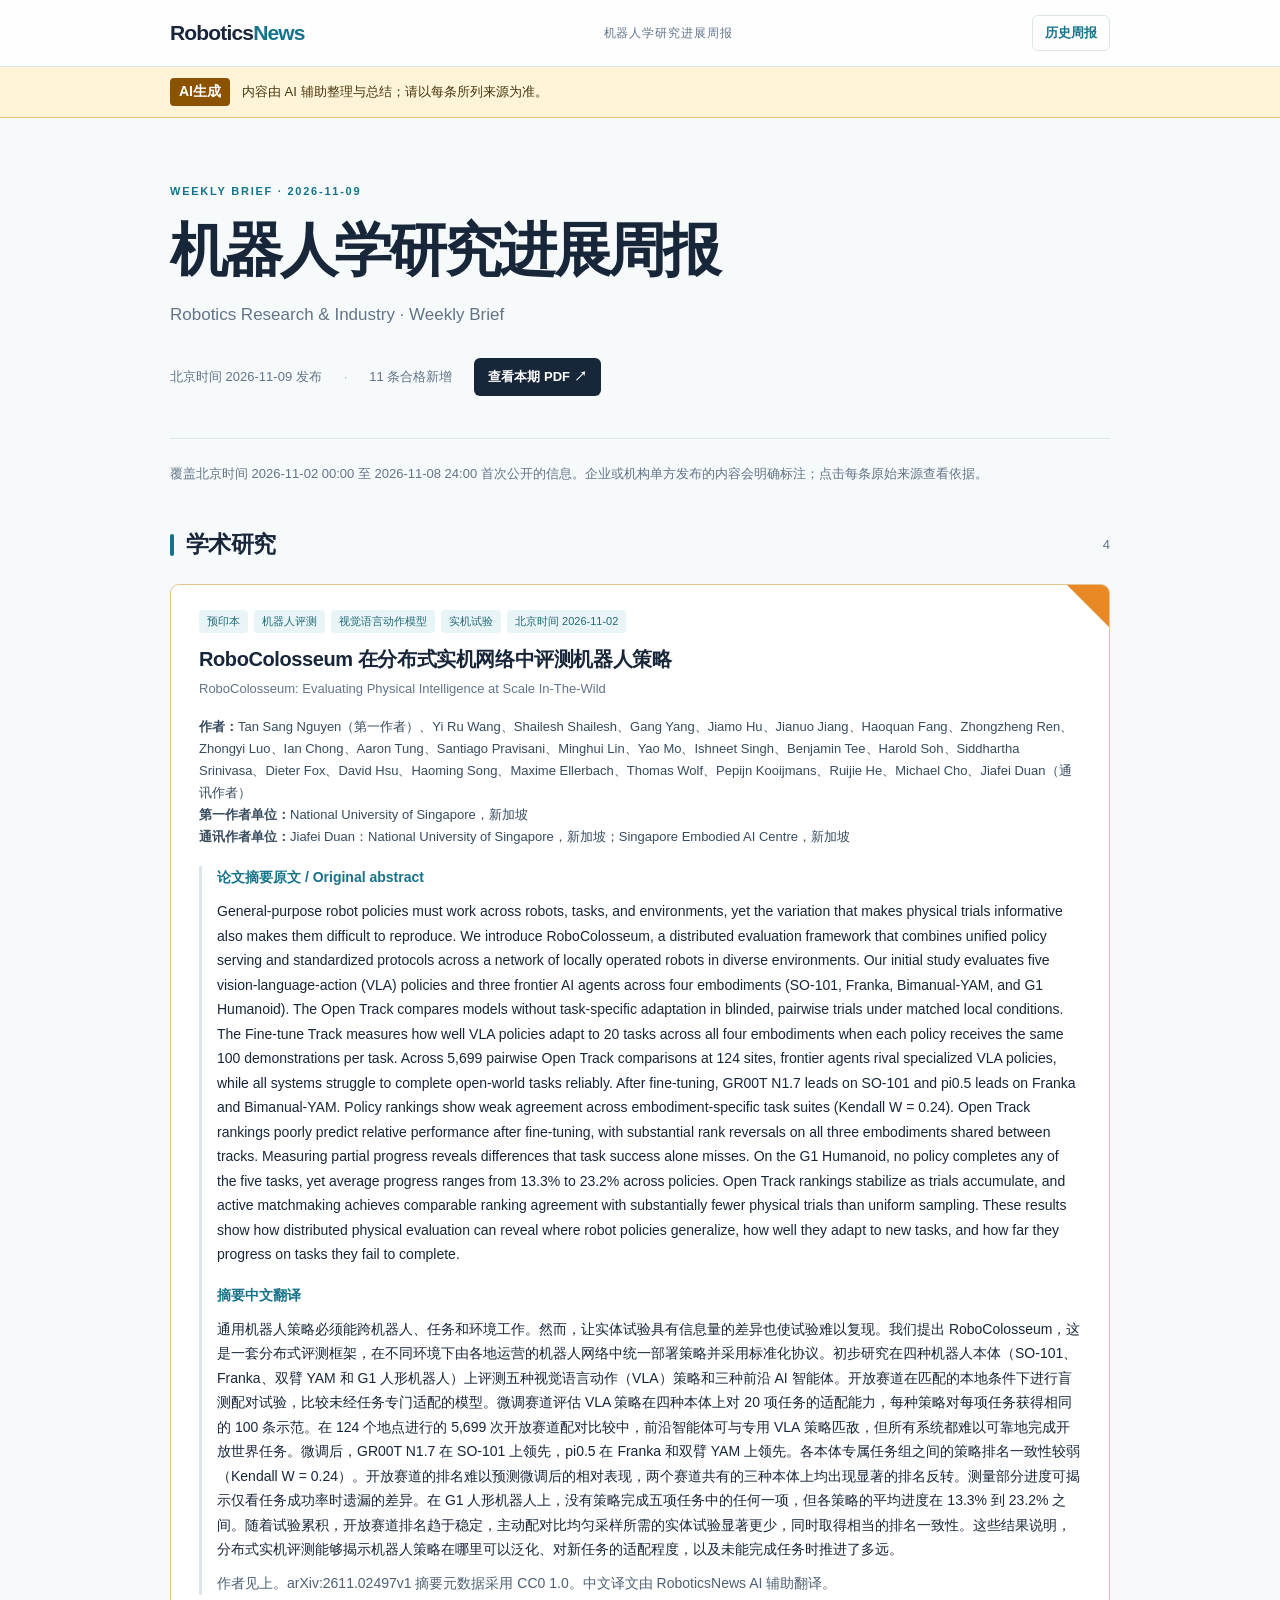
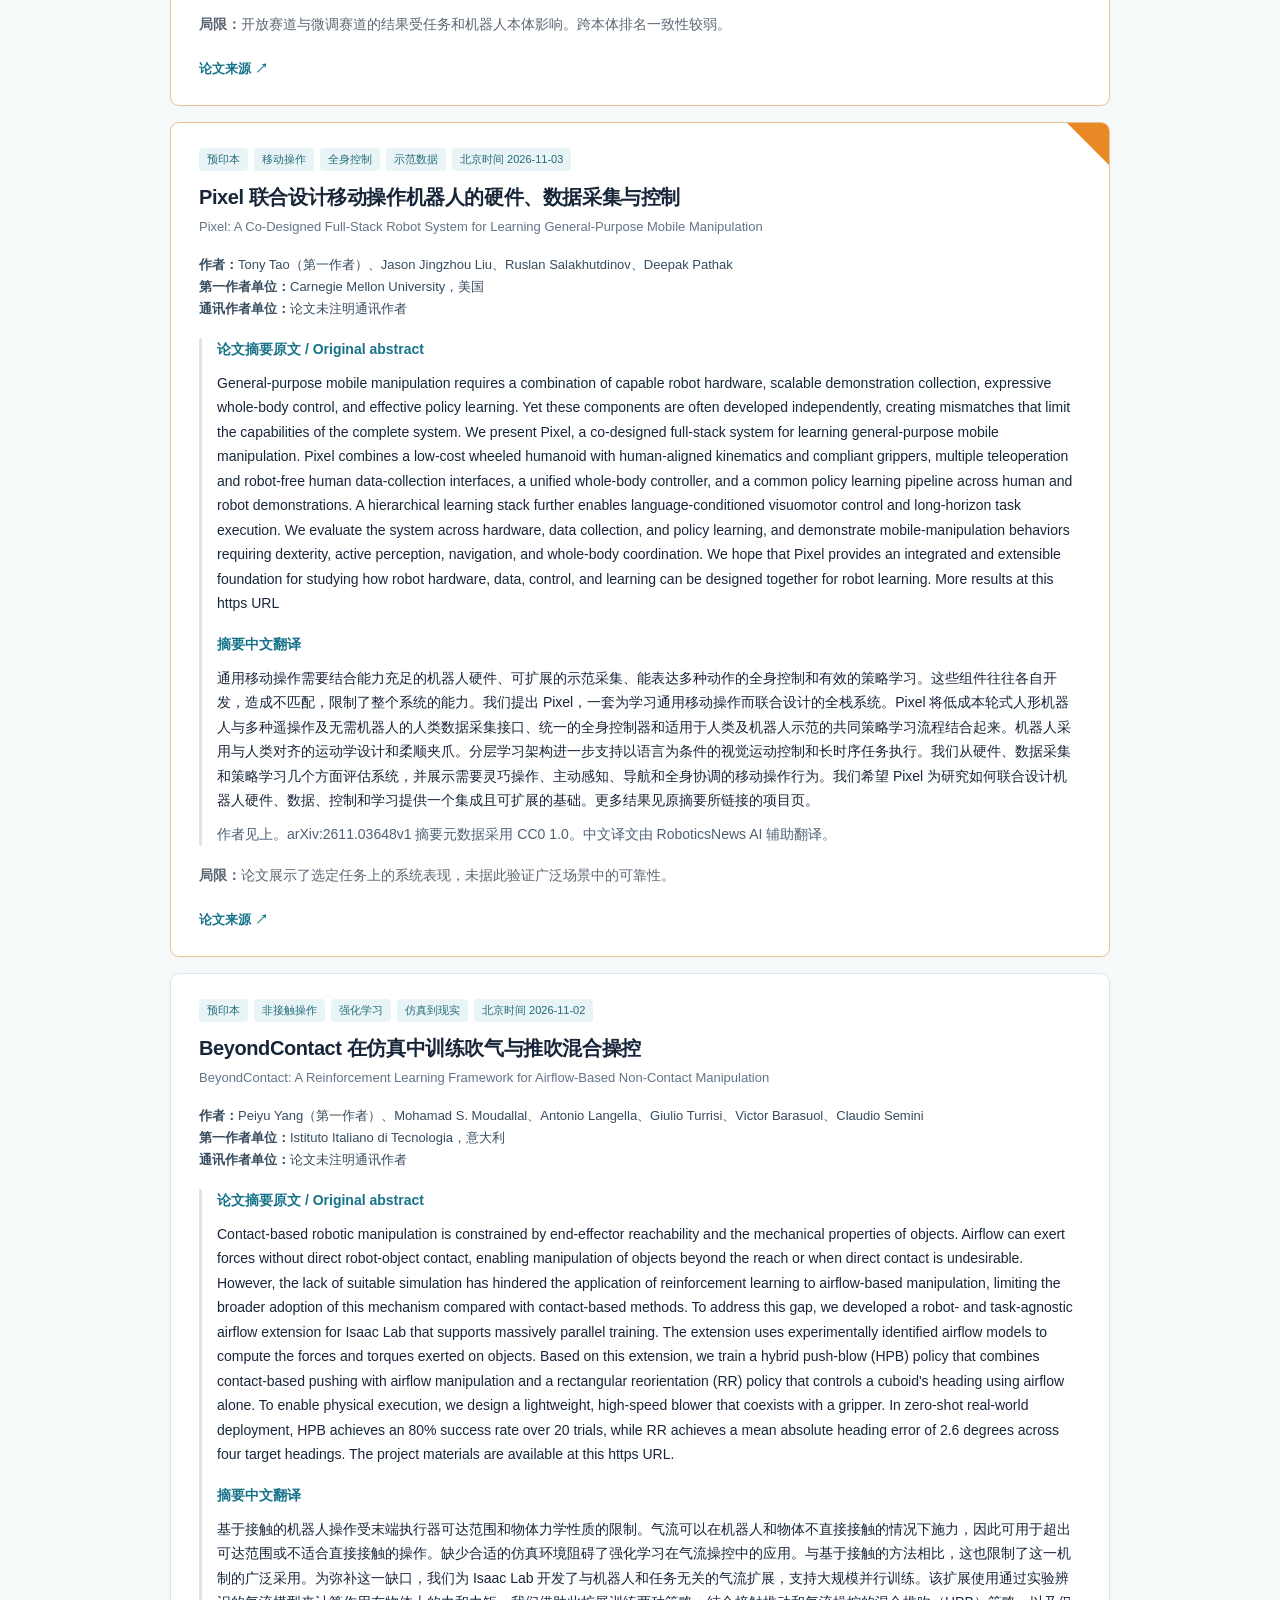
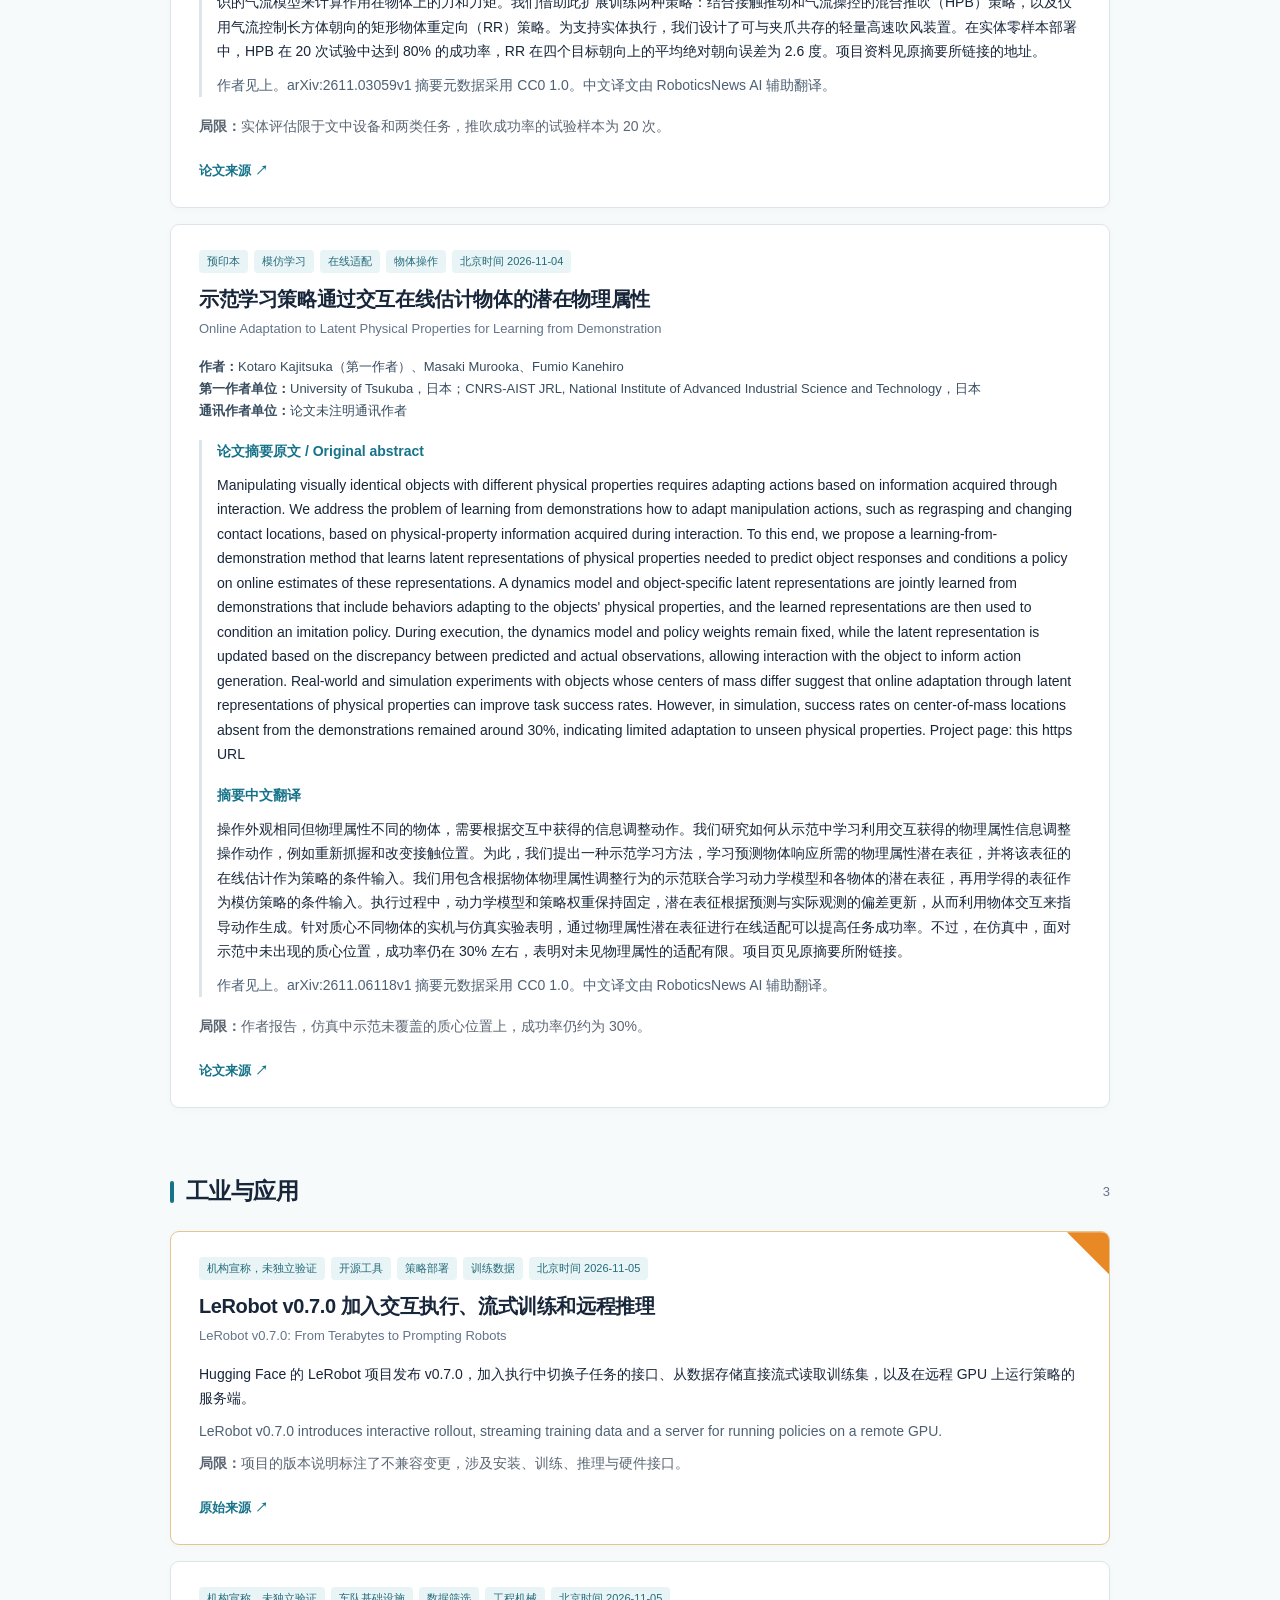
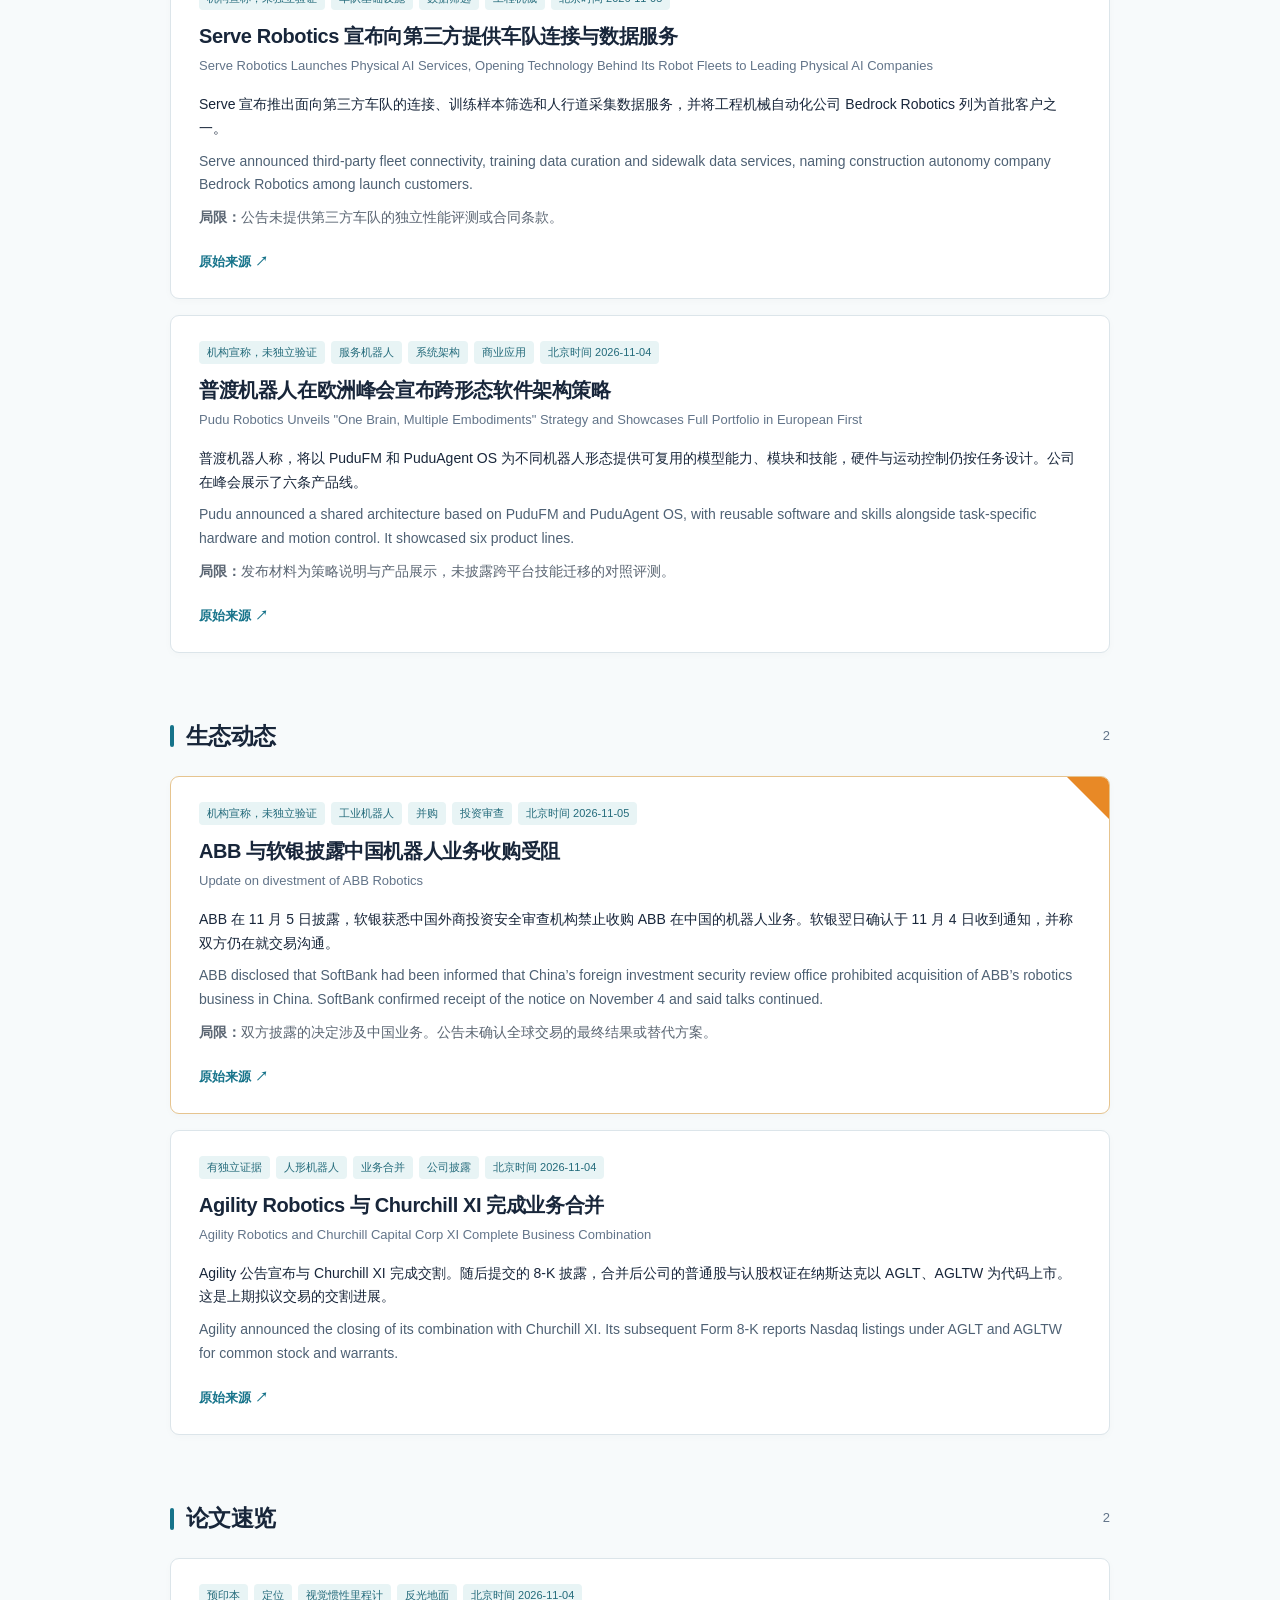
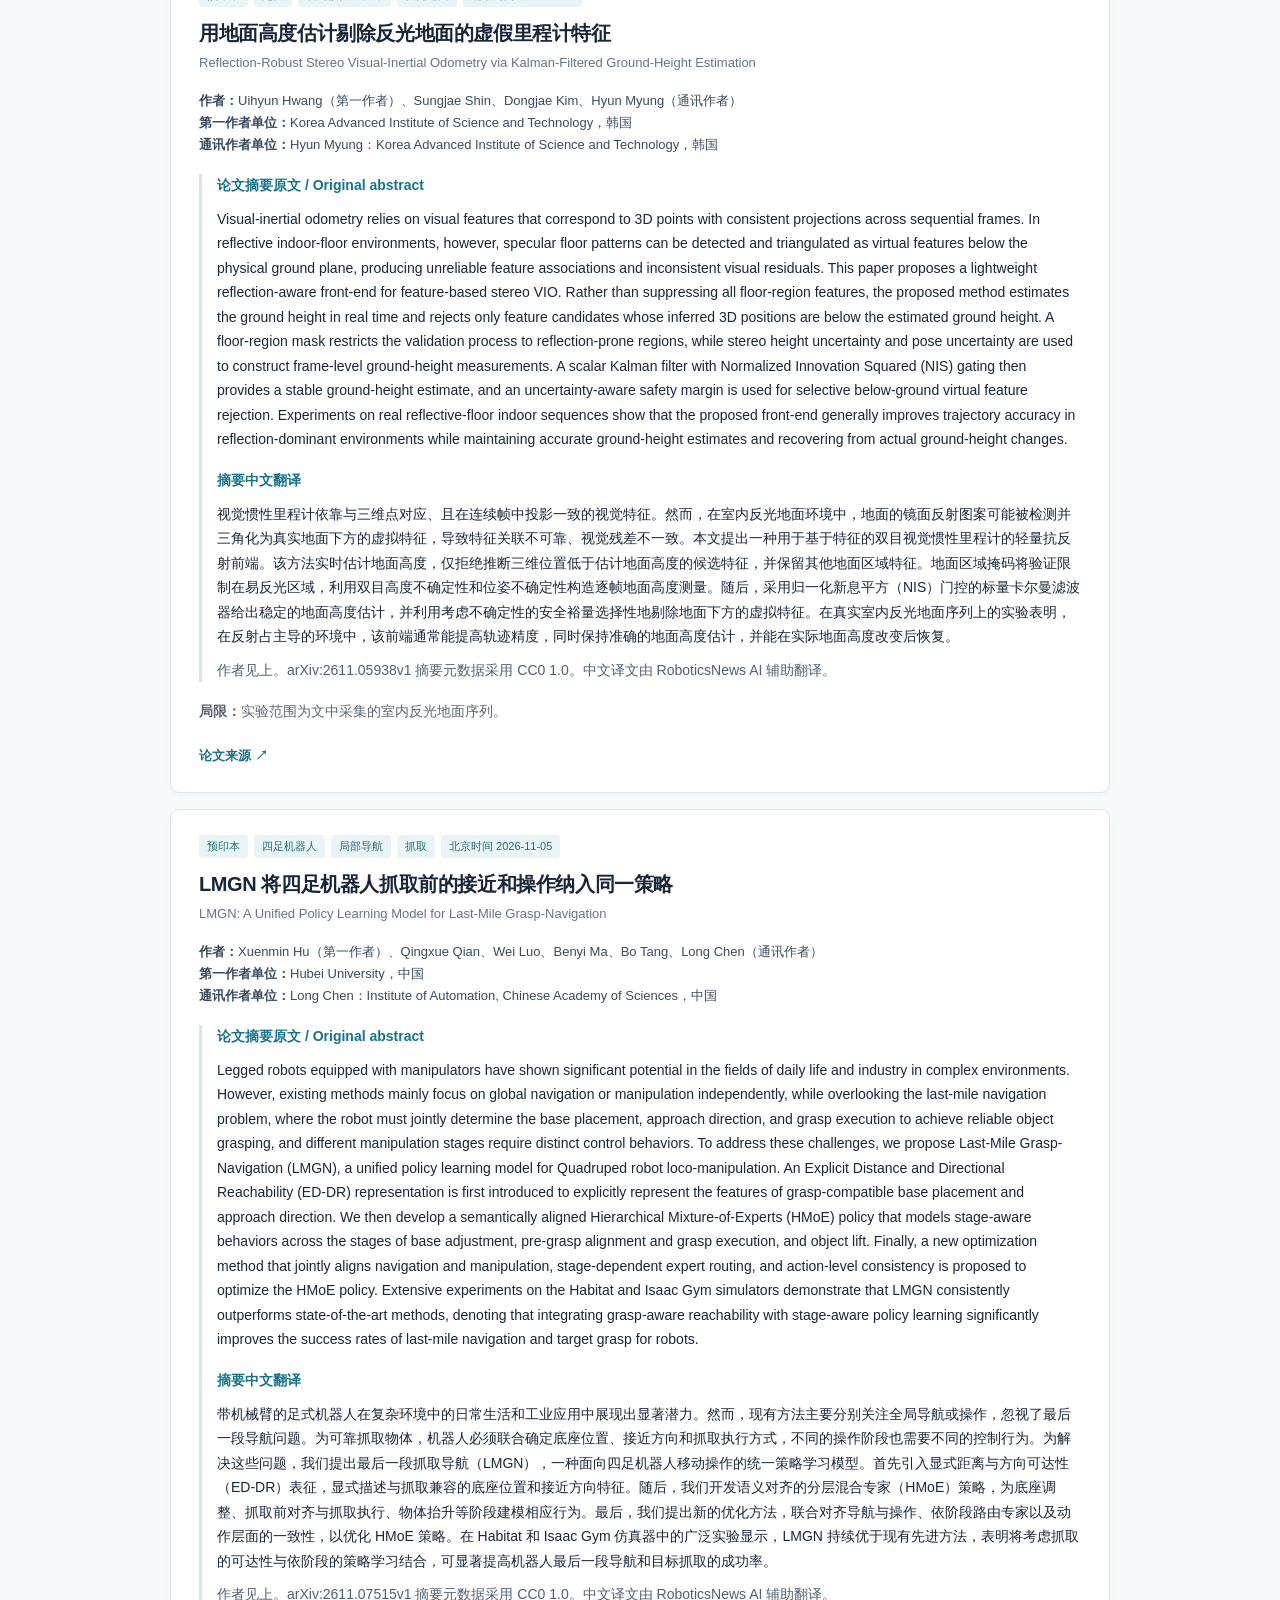
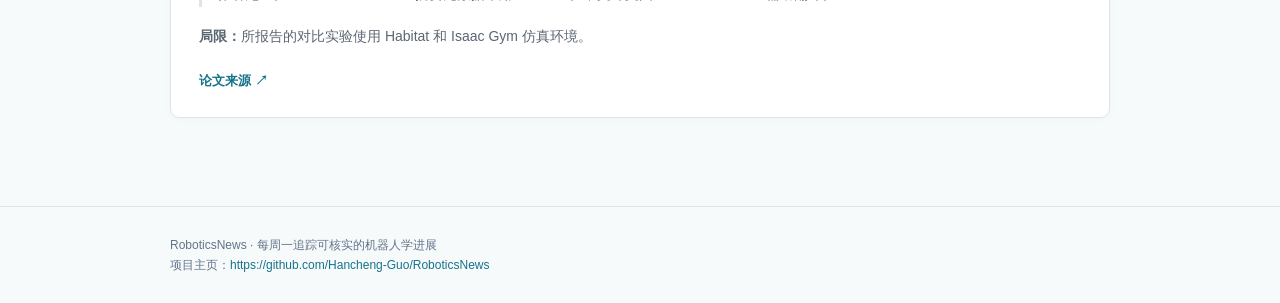
==== commit ea732928: "Publish robotics weekly brief for 2026-11-09" ====
--- a/site/index.html
+++ b/site/index.html
@@ -1 +1 @@
-<!doctype html><html lang="zh-CN"><head><meta charset="utf-8"><meta name="viewport" content="width=device-width, initial-scale=1"><meta name="description" content="机器人学研究进展周报：论文、技术和产业动态"><title>2026-11-02 周报 · RoboticsNews</title><link rel="stylesheet" href="style.css"></head><body><header class="site-header"><div class="shell header-inner"><a class="brand" href="index.html">Robotics<span>News</span></a><span class="header-note">机器人学研究进展周报</span><nav aria-label="主导航"><a class="header-action" href="archive.html">历史周报</a></nav></div></header><div class="ai-disclosure" role="note"><div class="shell"><strong>AI生成</strong><span>内容由 AI 辅助整理与总结；请以每条所列来源为准。</span></div></div><main class="shell"><section class="hero"><div class="eyebrow">WEEKLY BRIEF · 2026-11-02</div><h1>机器人学研究进展周报</h1><p class="hero-sub">Robotics Research & Industry · Weekly Brief</p><div class="hero-meta"><span>北京时间 2026-11-02 发布</span><span>10 条合格新增</span><a class="pdf-link" href="https://hancheng-guo.github.io/RoboticsNews/digests/2026-11-02.pdf" target="_blank" rel="noopener noreferrer">查看本期 PDF ↗</a></div></section><p class="issue-note">覆盖北京时间 2026-10-26 00:00 至 2026-11-01 24:00 首次公开的信息。企业或机构单方发布的内容会明确标注；点击每条原始来源查看依据。</p><p class="issue-note">2026-11-04 修订：PDF 改用嵌入字体与完整卡片，跨页直接接续正文；新增项目主页链接与独立历史网页，并将成品迁入 digests；条目内容未变。</p><section class="content-section"><div class="section-title"><span class="section-mark"></span><h2>学术研究</h2><span class="section-count">6</span></div><div class="entries"><article class="entry featured" id="arxiv-2610.35075"><span class="featured-corner" role="img" aria-label="重点条目" title="重点条目"></span><div class="tags"><span class="tag">预印本</span><span class="tag">humanoid</span><span class="tag">sim-to-real</span><span class="tag">robot learning</span><span class="tag">北京时间 2026-10-26</span></div><h3>Zero-HLM 用手机采集场景构建人形机器人仿真训练数据</h3><p class="entry-en-title">Zero-HLM: Generalizable Humanoid Loco-Manipulation without Real Robot Data</p><p class="paper-affiliation"><strong>作者：</strong>Dianyi Yang（第一作者）、Mengya Liu、Zhumei Wang、Yu Liu、Xiaochen Zhang、Yixuan Li、Le Ma、Yuhang Yang、Weiqi Huang、Wei Liang（通讯作者）、Baoxiong Jia（通讯作者）、Siyuan Huang（通讯作者）<br><strong>第一作者单位：</strong>Beijing Institute of Technology，中国；State Key Laboratory of General Artificial Intelligence, BIGAI，中国<br><strong>通讯作者单位：</strong>Wei Liang：Beijing Institute of Technology，中国；Baoxiong Jia：State Key Laboratory of General Artificial Intelligence (BIGAI)，中国；Siyuan Huang：State Key Laboratory of General Artificial Intelligence (BIGAI)，中国；Delta Intelligence，中国</p><div class="paper-abstract"><h4>论文摘要原文 / Original abstract</h4><p lang="en">Learning generalizable humanoid loco-manipulation remains bottlenecked by costly real-world demonstrations. Simulation provides a scalable alternative, but requires visually faithful, physics-ready scenes and executable whole-body motions. We present Zero-HLM, a real-to-sim-to-real framework that transforms smartphone captures and simulated source demonstrations into scalable training data for humanoid loco-manipulation. Gaussian-guided agentic real-to-sim reconstruction aligns visual and physical scenes; motion-environment co-adaptation uses rollout feedback to correct whole-body references and interaction geometry. We generate 4,800 physically validated demonstrations for zero-shot transfer across three Unitree G1 tasks. Simulation-trained GR00T N1.7 achieves 66.7% mean full-task success, versus 46.7% with real-data training. On generalized configurations, expanded simulation training raises pooled success from 23% for base-trained real-data policies to 69%, without additional real demonstrations. Project page: https://young-bit.github.io/zero-hlm/</p><h4>摘要中文翻译</h4><p lang="zh-CN">可泛化的人形机器人移动操作仍受昂贵的真实世界示范数据所限制。仿真提供可扩展的替代途径，但需要视觉逼真、具备物理属性的场景，以及可执行的全身动作。我们提出 Zero-HLM：一种从真实世界到仿真再回到真实世界的框架，将手机采集的场景与仿真源示范转化为可扩展的人形机器人移动操作训练数据。高斯引导的智能体式真实到仿真重建使视觉场景和物理场景对齐；动作与环境协同适配利用执行反馈修正全身动作参考和交互几何。我们生成了 4,800 条通过物理验证的示范，用于在三项 Unitree G1 任务上进行零样本迁移。仅用仿真数据训练的 GR00T N1.7 平均完整任务成功率为 66.7%，而用真实数据训练时为 46.7%。在泛化配置下，扩大仿真训练将汇总成功率从基于真实数据训练的基础策略的 23% 提高到 69%，且未增加真实示范。项目页：https://young-bit.github.io/zero-hlm/</p><p class="entry-en">Dianyi Yang, Mengya Liu, Zhumei Wang, Yu Liu, Xiaochen Zhang, Yixuan Li, Le Ma, Yuhang Yang, Weiqi Huang, Wei Liang, Baoxiong Jia, Siyuan Huang；arXiv:2610.35075v1 摘要元数据，CC0 1.0；中文译文由 RoboticsNews AI 辅助翻译。</p></div><p><strong>意义：</strong>为缺少实体示范数据的人形机器人训练提供一条可检验的仿真数据路径。</p><p class="limitations"><strong>局限：</strong>预印本；三项任务与特定硬件上的作者报告，不代表跨平台通用表现。</p><div class="entry-links"><a href="https://arxiv.org/abs/2610.35075" target="_blank" rel="noopener noreferrer">论文来源 ↗</a></div></article><article class="entry featured" id="arxiv-2610.40646"><span class="featured-corner" role="img" aria-label="重点条目" title="重点条目"></span><div class="tags"><span class="tag">预印本</span><span class="tag">manipulation</span><span class="tag">tactile sensing</span><span class="tag">hardware</span><span class="tag">北京时间 2026-10-30</span></div><h3>SwapBot 将家用工具改造成可自动更换的触觉末端执行器</h3><p class="entry-en-title">SwapBot: Tool-Centric Robot Manipulation via Interchangeable End-Effectors and Tactile Sensing</p><p class="paper-affiliation"><strong>作者：</strong>Yunchu Zhang（第一作者）、Ray Song、Junhan Jiao、Liyiming Ke、Yuchen Yang、Ruihan Gao、Emma Romig、Siddhartha Srinivasa、Yiyue Luo<br><strong>第一作者单位：</strong>University of Washington，美国<br><strong>通讯作者单位：</strong>论文未注明通讯作者</p><div class="paper-abstract"><h4>论文摘要原文 / Original abstract</h4><p lang="en">Robot manipulation in everyday environments inherently involves substantial tool usage. Seemingly simple household tasks, such as cooking pan-fried tofu, require forceful cutting, delicate brushing, and precise placement using different tools under contact-rich interaction. Thus, the ability to autonomously swap and use task-appropriate tools is important for tool-centric manipulation. We introduce SwapBot, a modular, tool-centric end effector system featuring low-cost adapters that quickly convert common household tools into robot end effectors. Rather than pursuing a single universal gripper, SwapBot adopts a unified design principle that combines a fixed robot-side coupling interface with low-cost, tool-side adapters, enabling compatibility with diverse tools, including articulated ones, and multiple robot platforms. Each adapter integrates compact tactile sensors, supports fast autonomous swapping, and interfaces with an intuitive teleoperation system for efficient demonstration collection. User studies show that, during teleoperation, SwapBot reduces task completion time and operator workload. Using collected demonstrations on the robot, we train imitation learning policies to successfully perform tool-centric tasks like cooking tofu, stirring salad, flipping meat. Our ablation study shows that using tactile-augmented demonstrations improves policy performance across contact-rich skills, increasing success rates by 15 to 25 percentage points over RGB-only policies. These results highlight modular, tactile-equipped tools as a practical and extensible pathway toward robust and capable robot manipulation. Project website https://personalrobotics.github.io/SwapBot.</p><h4>摘要中文翻译</h4><p lang="zh-CN">日常环境中的机器人操作大量涉及工具使用。看似简单的家务任务，例如煎豆腐，也需要在接触丰富的交互中，使用不同工具进行用力切割、轻柔刷涂和精确放置。因此，自主更换并使用适合任务的工具对以工具为中心的操作很重要。我们提出 SwapBot，这是一种模块化、以工具为中心的末端执行器系统，采用低成本适配器，可迅速将常见家用工具转化为机器人末端执行器。SwapBot 不追求单一的通用夹爪，而是采用统一设计原则，将固定的机器人端耦合接口与低成本工具端适配器结合，以兼容包括铰接工具在内的多种工具及多个机器人平台。每个适配器集成紧凑型触觉传感器，支持快速自主更换，并连接直观的遥操作系统，以高效收集示范。用户研究表明，在遥操作期间，SwapBot 减少了任务完成时间和操作员工作负担。我们利用机器人上收集的示范训练模仿学习策略，成功执行煎豆腐、拌沙拉和翻肉等工具操作任务。消融研究表明，在接触丰富的技能中，使用触觉增强的示范可改善策略表现，相比仅使用 RGB 的策略，成功率提高了 15 至 25 个百分点。这些结果表明，配备触觉的模块化工具是实现稳健、强大机器人操作能力的一条实用且可扩展的路径。项目网站：https://personalrobotics.github.io/SwapBot。</p><p class="entry-en">Yunchu Zhang, Ray Song, Junhan Jiao, Liyiming Ke, Yuchen Yang, Ruihan Gao, Emma Romig, Siddhartha Srinivasa, Yiyue Luo；arXiv:2610.40646v1 摘要元数据，CC0 1.0；中文译文由 RoboticsNews AI 辅助翻译。</p></div><p><strong>意义：</strong>可更换工具把机器人操作能力扩展到多种接触任务。</p><p class="limitations"><strong>局限：</strong>预印本；性能增益来自论文所选任务和对照条件。</p><div class="entry-links"><a href="https://arxiv.org/abs/2610.40646" target="_blank" rel="noopener noreferrer">论文来源 ↗</a></div></article><article class="entry" id="arxiv-2610.39385"><div class="tags"><span class="tag">预印本</span><span class="tag">robot learning</span><span class="tag">data collection</span><span class="tag">open source</span><span class="tag">北京时间 2026-10-29</span></div><h3>UMI-Live 发布野外双臂示范采集系统</h3><p class="entry-en-title">UMI-Live for In-The-Wild Bimanual Robotics Data Collection</p><p class="paper-affiliation"><strong>作者：</strong>Govind Velamoor（第一作者）、Adrian Lin、Sam Jung、Spencer Mateega、Brandon Y. Yang、Amish Sethi（通讯作者）<br><strong>第一作者单位：</strong>Yale University，美国<br><strong>通讯作者单位：</strong>Amish Sethi：Harvard University，美国</p><div class="paper-abstract"><h4>论文摘要原文 / Original abstract</h4><p lang="en">Universal Manipulation Interface (UMI) devices allow human experts to demonstrate tasks for robot learning without teleoperating physical robots. Using these demonstrations as training data still requires a consistent hardware setup, calibration, and data processing. We present UMI-Live, a full-stack open-source bimanual UMI system for in-the-wild data collection. We design our custom UMI-Live hardware to integrate camera and LiDAR--inertial sensing, onboard compute, and power, without external tracking equipment or calibration within the collection environment. We implement a simple user interface for recording data while an asynchronous pipeline performs parallel SLAM reconstruction and publishes training-ready datasets. We also release software that supports dual-YAM teleoperation and VLA policy training and inference. We validate UMI-Live data quality by fine-tuning $π_{0.5}$ and MolmoAct2, achieving success rates of 10/10 and 8/10, respectively on a bimanual pick-and-place task. Furthermore, we release 40 hours of UMI-Live data across three tasks, and complete hardware designs, software, and reproduction guides at our $\href{https://umi-live.github.io/}{\text{project website}}$.</p><h4>摘要中文翻译</h4><p lang="zh-CN">通用操作接口（UMI）设备使人类专家无需遥操作实体机器人就能示范机器人学习任务。然而，要把这些示范用作训练数据，仍需要一致的硬件设置、校准和数据处理。我们提出 UMI-Live：一套用于真实环境数据采集的全栈开源双臂 UMI 系统。我们设计的 UMI-Live 硬件集成了相机、激光雷达与惯性传感、机载计算和电源，不需要外部跟踪设备，也无需在采集环境中校准。我们实现了简易的录制界面；与此同时，异步流程并行进行 SLAM 重建并发布可直接用于训练的数据集。我们还发布支持双 YAM 遥操作以及 VLA 策略训练和推理的软件。通过微调 π₀.₅ 和 MolmoAct2，我们验证 UMI-Live 的数据质量：在一项双臂抓取与放置任务上，两者成功次数分别为 10/10 和 8/10。此外，我们发布涵盖三项任务的 40 小时 UMI-Live 数据，以及完整硬件设计、软件和复现指南，见项目网站：https://umi-live.github.io/。</p><p class="entry-en">Govind Velamoor, Adrian Lin, Sam Jung, Spencer Mateega, Brandon Y. Yang, Amish Sethi；arXiv:2610.39385v1 摘要元数据，CC0 1.0；中文译文由 RoboticsNews AI 辅助翻译。</p></div><p><strong>意义：</strong>面向真实环境的数据采集可降低双臂示范获取门槛。</p><p class="limitations"><strong>局限：</strong>预印本；小规模任务验证不能证明广泛泛化。</p><div class="entry-links"><a href="https://arxiv.org/abs/2610.39385" target="_blank" rel="noopener noreferrer">论文来源 ↗</a></div></article><article class="entry" id="arxiv-2610.38657"><div class="tags"><span class="tag">预印本</span><span class="tag">mobile robotics</span><span class="tag">adaptation</span><span class="tag">control</span><span class="tag">北京时间 2026-10-29</span></div><h3>TERRA 用有目标的探索适配行星车地形模型</h3><p class="entry-en-title">Explore Where It Matters: Targeted Exploration for Efficient Rover Adaptation</p><p class="paper-affiliation"><strong>作者：</strong>Jacob Levy（第一作者）、Arthur Bouton、Tristan D. Hassler、Hari Nayar、David Fridovich-Keil<br><strong>第一作者单位：</strong>University of Texas at Austin，美国<br><strong>通讯作者单位：</strong>论文未注明通讯作者</p><div class="paper-abstract"><h4>论文摘要原文 / Original abstract</h4><p lang="en">Future planetary rovers will traverse steep, deformable terrain where slip, sinkage, and terrain deformation can threaten mobility. Although simulation can capture some wheel-soil effects, unmodeled deformable-terrain phenomena create sim-to-real gaps requiring deployment-time adaptation. Yet, rover operations leave little room for extensive trial-and-error. We introduce TERRA (Targeted Exploration for Reward-Relevant Adaptation), an online adaptation framework that efficiently seeks deployment data exposing task-relevant model errors and corrects them. TERRA adapts a simulation-trained world model with a reward-weighted prediction loss and trains a loss predictor to estimate where future performance-relevant errors are likely to occur, using this signal to guide exploration during MPC. In simulation, TERRA reaches approximately 90% slope-climbing success within five trials under severe out-of-distribution pretraining conditions, outperforming exploration baselines in reward, completion time, and energy to first success. On the ERNEST rover, TERRA recovers coordinated active-suspension locomotion on a deformable Mars-simulant slope within three to five real-world trials. Project website: https://terra-explore.github.io</p><h4>摘要中文翻译</h4><p lang="zh-CN">未来的行星车将穿越陡峭、可变形的地形，打滑、下陷和地形形变都可能威胁其机动能力。虽然仿真能捕捉部分轮土相互作用，未建模的可变形地形现象仍会造成从仿真到现实的差距，因而需要部署时适配。然而，行星车运行几乎没有大量试错的余地。我们提出 TERRA（面向回报相关适配的定向探索），一种在线适配框架，可高效寻找揭示与任务相关的模型误差的部署数据，并据此纠正模型。TERRA 使用按回报加权的预测损失适配仿真训练的世界模型，同时训练损失预测器，估计未来可能出现影响性能的误差的位置，并以此引导模型预测控制中的探索。在仿真中，当预训练条件严重偏离数据分布时，TERRA 在五次试验内达到约 90% 的坡面攀爬成功率，并在回报、完成时间和首次成功前能耗方面优于探索基线。在 ERNEST 行星车上，TERRA 在火星模拟土的可变形坡面上，经过三至五次真实世界试验恢复了协调的主动悬架运动。项目网站：https://terra-explore.github.io。</p><p class="entry-en">Jacob Levy, Arthur Bouton, Tristan D. Hassler, Hari Nayar, David Fridovich-Keil；arXiv:2610.38657v1 摘要元数据，CC0 1.0；中文译文由 RoboticsNews AI 辅助翻译。</p></div><p><strong>意义：</strong>在试错机会有限的地形中，定向探索有助于控制适配成本。</p><p class="limitations"><strong>局限：</strong>预印本；约 90% 数值来自仿真，不能当作真实火星部署结果。</p><div class="entry-links"><a href="https://arxiv.org/abs/2610.38657" target="_blank" rel="noopener noreferrer">论文来源 ↗</a></div></article><article class="entry" id="arxiv-2610.39167"><div class="tags"><span class="tag">预印本</span><span class="tag">perception</span><span class="tag">manipulation</span><span class="tag">benchmark</span><span class="tag">北京时间 2026-10-29</span></div><h3>EgoContact 用第一视角视频评估未来接触点预测</h3><p class="entry-en-title">EgoContact: Evaluating Physical Intelligence with Egocentric Video</p><p class="paper-affiliation"><strong>作者：</strong>Adam Deryło（第一作者）、Alexey Gavryushin、Daniel Cremers、Marc Pollefeys、Xi Wang<br><strong>第一作者单位：</strong>University of Cambridge，英国；Technical University of Munich，德国<br><strong>通讯作者单位：</strong>论文未注明通讯作者</p><div class="paper-abstract"><h4>论文摘要原文 / Original abstract</h4><p lang="en">Egocentric video has emerged as one of the most scalable sources of data for learning generalizable manipulation priors. Yet, despite its growing use in pretraining robotic policies, it has been underutilized as a validation tool for physical intelligence, a key component of which is understanding where to make contact with an object to achieve an intended interaction. We present EgoContact, a large-scale egocentric dataset for evaluating the generalizability and precision of learned manipulation priors through future contact-point prediction. EgoContact contains 22.5K manually verified interaction events, each with a pre-contact observation, semantic intent, and pixel-precise contact locations. We find that current methods often struggle to predict precise interaction contacts and sometimes fail to localize the target object in diverse, in-the-wild scenes, even when allowed multiple predictions. Furthermore, we demonstrate the usefulness of EgoContact&#39;s annotated interactions for robotic manipulation: simply using EgoContact as the memory bank of an existing affordance-transfer policy improves grasp success from 14.2% to 31.2% in simulation and from 16% to 58% on a real robot.</p><h4>摘要中文翻译</h4><p lang="zh-CN">第一视角视频已成为学习可泛化操作先验的最具扩展性的数据来源之一。然而，尽管它越来越多地用于机器人策略预训练，却很少被用作实体智能的验证工具；实体智能的关键组成部分之一，是理解应在物体的何处建立接触，以实现预期交互。我们提出 EgoContact：一个大规模第一视角数据集，通过预测未来接触点来评估学得的操作先验的泛化性和精度。EgoContact 包含 2.25 万次人工核验的交互事件，每次都配有接触前观测、语义意图和像素级精确的接触位置。我们发现，在多样的真实场景中，现有方法往往难以预测精确的交互接触点，有时甚至无法定位目标物体，即使允许多次预测也是如此。此外，我们展示了 EgoContact 标注交互对机器人操作的用途：仅将 EgoContact 用作现有可供性迁移策略的记忆库，就使抓取成功率在仿真中从 14.2% 提升至 31.2%，在实体机器人上从 16% 提升至 58%。</p><p class="entry-en">Adam Deryło, Alexey Gavryushin, Daniel Cremers, Marc Pollefeys, Xi Wang；arXiv:2610.39167v1 摘要元数据，CC0 1.0；中文译文由 RoboticsNews AI 辅助翻译。</p></div><p><strong>意义：</strong>提供比单纯任务成功率更细的接触位置评估信号。</p><p class="limitations"><strong>局限：</strong>预印本；基准结果依赖所选模型和测试场景。</p><div class="entry-links"><a href="https://arxiv.org/abs/2610.39167" target="_blank" rel="noopener noreferrer">论文来源 ↗</a></div></article><article class="entry" id="arxiv-2610.35850"><div class="tags"><span class="tag">预印本</span><span class="tag">robot learning</span><span class="tag">real-time inference</span><span class="tag">control</span><span class="tag">北京时间 2026-10-27</span></div><h3>OSWAM 将世界动作模型压缩为一步动作生成</h3><p class="entry-en-title">OSWAM: An Effective World Action Model with One-Step Action Generation</p><p class="paper-affiliation"><strong>作者：</strong>Guowen Zhang（第一作者）、Liyi Chen、Xu Hu、Pengfei Wang、Jingfan Chen、Chenhang He、Lei Zhang（通讯作者）<br><strong>第一作者单位：</strong>The Hong Kong Polytechnic University，中国香港<br><strong>通讯作者单位：</strong>Lei Zhang：The Hong Kong Polytechnic University，中国香港</p><div class="paper-abstract"><h4>论文摘要原文 / Original abstract</h4><p lang="en">Direct-policy World Action Models (WAM) have demonstrated the benefits of decoupling action generation from explicit future visual prediction for efficient inference in autonomous driving and embodied control. However, they still require tens of denoising steps to achieve competitive action quality, incurring substantial latency and hindering real-time deployment. Simply reducing the number of denoising steps will collapse the nonlinear multi-step denoising trajectory into coarse updates, substantially degrading action quality. To reduce the denoising steps while enabling real-time action generation, we present an effective world action model with one-step action generation, namely OSWAM, for autonomous driving and embodied control. We argue that it is the absence of structured action priors in random noise initialization that forces direct-policy WAMs to recover coherent action sequences through iterative denoising. Hence, we construct imagination tokens to initialize the diffusion process, providing physical priors and action-conditioned representations. We further introduce privileged information distillation with future conditioning to enhance future-aware action generation. As a result, OSWAM can efficiently and effectively generate high quality actions in just one diffusion step. Our experiments demonstrate that OSWAM achieves comparable or even better results in both autonomous driving and embodied control than direct-policy WAM and Joint-WAM that require tens of steps. It obtains approximately $3\times$ speedup over direct-policy WAM baselines and supports real-time compiled inference with latency as low as 40ms on an NVIDIA RTX 5090 GPU. The project page is available at https://gwenzhang.github.io/OSWAM/</p><h4>摘要中文翻译</h4><p lang="zh-CN">直接策略式世界动作模型（WAM）已表明，将动作生成与明确的未来视觉预测解耦，有助于自动驾驶和具身控制中的高效推理。然而，为了取得有竞争力的动作质量，此类模型仍需数十步去噪，带来显著延迟，阻碍实时部署。简单减少去噪步数，会把非线性的多步去噪轨迹压缩成粗略更新，从而显著降低动作质量。为在减少去噪步数的同时实现实时动作生成，我们提出 OSWAM，一种用于自动驾驶和具身控制的一步动作生成世界动作模型。我们认为，随机噪声初始化缺少结构化动作先验，迫使直接策略式 WAM 通过迭代去噪恢复连贯的动作序列。因此，我们构建想象 token 来初始化扩散过程，提供物理先验和以动作为条件的表征。我们还引入带未来条件的特权信息蒸馏，以增强面向未来的动作生成能力。由此，OSWAM 仅用一步扩散便可高效生成高质量动作。实验表明，在自动驾驶和具身控制中，OSWAM 达到与需要数十步的直接策略式 WAM 和联合 WAM 相当或更好的结果。相比直接策略式 WAM 基线，其速度约提高 3 倍；在 NVIDIA RTX 5090 GPU 上，编译后的实时推理延迟最低为 40 毫秒。项目页：https://gwenzhang.github.io/OSWAM/。</p><p class="entry-en">Guowen Zhang, Liyi Chen, Xu Hu, Pengfei Wang, Jingfan Chen, Chenhang He, Lei Zhang；arXiv:2610.35850v1 摘要元数据，CC0 1.0；中文译文由 RoboticsNews AI 辅助翻译。</p></div><p><strong>意义：</strong>动作生成延迟直接影响实体控制闭环。</p><p class="limitations"><strong>局限：</strong>预印本；延迟依赖指定 GPU 和编译环境。</p><div class="entry-links"><a href="https://arxiv.org/abs/2610.35850" target="_blank" rel="noopener noreferrer">论文来源 ↗</a></div></article></div></section><section class="content-section"><div class="section-title"><span class="section-mark"></span><h2>工业与应用</h2><span class="section-count">1</span></div><div class="entries"><article class="entry featured" id="gxo-agility-2026-10-26"><span class="featured-corner" role="img" aria-label="重点条目" title="重点条目"></span><div class="tags"><span class="tag">机构宣称，未独立验证</span><span class="tag">humanoid</span><span class="tag">logistics</span><span class="tag">deployment</span><span class="tag">北京时间 2026-10-26</span></div><h3>GXO 与 Agility 宣布将 Digit 扩至另外两处美国设施</h3><p class="entry-en-title">GXO and Agility Robotics Expand Partnership to Accelerate Deployment of Humanoids in U.S. Operations</p><p>GXO 与 Agility 宣布协议，计划于 2027 年将 Digit 部署到北卡罗来纳州与田纳西州的 GXO 设施。两处新增站点尚属未来部署计划，不能算作已完成交付。</p><p class="entry-en" lang="en">GXO and Agility announced an agreement to deploy Digit at additional GXO sites in North Carolina and Tennessee in 2027. The two site deployments are planned, not yet completed.</p><p><strong>意义：</strong>客户方公告为物流场景的后续部署计划提供了直接来源。</p><p class="limitations"><strong>局限：</strong>公告未给出新增站点的机器人数量、上线日期或实际运行指标。</p><div class="entry-links"><a href="https://investors.gxo.com/news-releases/news-release-details/gxo-and-agility-robotics-expand-partnership-accelerate" target="_blank" rel="noopener noreferrer">原始来源 ↗</a></div></article></div></section><section class="content-section"><div class="section-title"><span class="section-mark"></span><h2>生态动态</h2><span class="section-count">1</span></div><div class="entries"><article class="entry" id="agility-capital-2026-10-30"><div class="tags"><span class="tag">机构宣称，未独立验证</span><span class="tag">funding</span><span class="tag">humanoid</span><span class="tag">industry</span><span class="tag">北京时间 2026-10-30</span></div><h3>Agility 与 Churchill XI 披露预计约 4.65 亿美元募资</h3><p class="entry-en-title">Agility Robotics and Churchill Capital Corp XI Announce Expected Gross Capital Raise of Approximately $465 Million and Anticipated Closing of Business Combination</p><p>Agility 与 Churchill XI 称，拟议业务合并及相关融资的预计募资总额约为 4.65 亿美元，未扣交易费用。合并当时仍待股东批准与其他交割条件，不能称为已完成上市。</p><p class="entry-en" lang="en">Agility and Churchill XI announced approximately $465 million in expected gross proceeds from a proposed business combination and related financing, before expenses. Closing remained subject to shareholder approval and other conditions.</p><p><strong>意义：</strong>若交割完成，资金可用于该公司规划中的商业扩展。</p><p class="limitations"><strong>局限：</strong>预计募资并非已到账净额；合并在公告时尚未完成。</p><div class="entry-links"><a href="https://www.agilityrobotics.com/content/agility-robotics-and-churchill-capital-corp-xi-announce-expected-gross-capital-raise-of-approximately-465-million-and-anticipated-closing-of-business-combination" target="_blank" rel="noopener noreferrer">原始来源 ↗</a></div></article></div></section><section class="content-section"><div class="section-title"><span class="section-mark"></span><h2>论文速览</h2><span class="section-count">2</span></div><div class="entries"><article class="entry" id="arxiv-2610.35730"><div class="tags"><span class="tag">预印本</span><span class="tag">evaluation</span><span class="tag">safety</span><span class="tag">open source</span><span class="tag">北京时间 2026-10-27</span></div><h3>SPECOLA 用时序逻辑规格评估机器人策略</h3><p class="entry-en-title">SPECOLA: A Tool for Specification Driven Robot Evaluation</p><p class="paper-affiliation"><strong>作者：</strong>Immanuel Ampomah Mensah（第一作者）、Hadas Kress-Gazit<br><strong>第一作者单位：</strong>Cornell University，美国<br><strong>通讯作者单位：</strong>论文未注明通讯作者</p><div class="paper-abstract"><h4>论文摘要原文 / Original abstract</h4><p lang="en">Simulation benchmarks are a useful way to measure progress in robotics; typically they provide success rate as the dominant measure of performance. However, success rate reports only whether a rollout completed the task, hiding by what margin it succeeded, how sensitive the success is to goal parameter changes, requirements it may have violated, and whether success persisted. Signal Temporal Logic (STL) provides a formal language for capturing specifications; it can be used to define requirements, and measure how close a robot behavior is to satisfying or violating them. Using STL monitors in a simulator, however, requires exposing simulator state and mapping it to specification-relevant signals. We present Specola, a tool for evaluating robot behaviors in simulation with respect to STL specifications. Specola provides an interface for writing specifications over simulator signals, and creates and manages the relevant monitors while a policy executes. We provide a Python API and command-line interface for integrating monitoring into existing policy execution loops. We provide an adapter interface for connecting new simulators, and provide adapters for nine simulation environments and benchmarks, including LIBERO, RoboCasa, Isaac Lab, and RoboDojo. We provide case studies that illustrate the nuanced evaluation that Specola enables. Code and adapters are available at https://github.com/specola-eval/specola.</p><h4>摘要中文翻译</h4><p lang="zh-CN">仿真基准是衡量机器人技术进展的有用方式，通常以成功率作为主要性能指标。然而，成功率只反映一次执行是否完成任务，掩盖了成功的余量、对目标参数变化的敏感程度、可能违反的要求，以及成功是否持续。信号时序逻辑（STL）提供了表达规格的形式语言，可用于定义要求，并衡量机器人行为距离满足或违反要求有多近。不过，要在仿真器中使用 STL 监测器，需要暴露仿真器状态，并将其映射到与规格相关的信号。我们提出 Specola，一种依据 STL 规格评估仿真机器人行为的工具。Specola 提供编写仿真器信号规格的接口，并在策略执行期间创建和管理相关监测器。我们提供 Python API 和命令行接口，用于将监测集成到现有策略执行循环中；还提供连接新仿真器的适配器接口，以及九个仿真环境和基准的适配器，包括 LIBERO、RoboCasa、Isaac Lab 和 RoboDojo。我们给出案例研究，说明 Specola 能实现更细致的评估。代码和适配器见：https://github.com/specola-eval/specola。</p><p class="entry-en">Immanuel Ampomah Mensah, Hadas Kress-Gazit；arXiv:2610.35730v1 摘要元数据，CC0 1.0；中文译文由 RoboticsNews AI 辅助翻译。</p></div><p><strong>意义：</strong>规格监测能揭示任务完成时被成功率掩盖的约束违背。</p><p class="limitations"><strong>局限：</strong>预印本；工具覆盖范围受当前适配器与可观测仿真信号限制。</p><div class="entry-links"><a href="https://arxiv.org/abs/2610.35730" target="_blank" rel="noopener noreferrer">论文来源 ↗</a></div></article><article class="entry" id="arxiv-2610.40385"><div class="tags"><span class="tag">预印本</span><span class="tag">safety</span><span class="tag">hardware</span><span class="tag">policy</span><span class="tag">北京时间 2026-10-30</span></div><h3>研究者提出机器人供应链安全研究议程</h3><p class="entry-en-title">Securing the Robotics Supply Chain</p><p class="paper-affiliation"><strong>作者：</strong>Cindy L. Bethel（第一作者）、Henrik I. Christensen、Odest Chadwicke Jenkins、George Pappas、Holly Yanco、Haley Griffin<br><strong>第一作者单位：</strong>University of Alabama，美国<br><strong>通讯作者单位：</strong>论文未注明通讯作者</p><div class="paper-abstract"><h4>论文摘要原文 / Original abstract</h4><p lang="en">This paper sets out what a sustained federal research and investment agenda would need to include to close that gap--not within a single budget cycle, but over the decade such an undertaking will realistically require. It identifies where the gap is most pronounced today: in the methods needed to verify and certify components of uncertain origin, in the foundational hardware research that has long been underfunded relative to software, in the physical infrastructure researchers need to test systems at scale, and in the workforce required to build and sustain all of it. Robotics should not be treated merely as a downstream beneficiary of a broader artificial intelligence investment strategy. It constitutes its own supply chain, with its own points of failure, and merits its own sustained federal commitment.</p><h4>摘要中文翻译</h4><p lang="zh-CN">本文阐述了一项持续的联邦研究与投资议程需要包含哪些内容，才能弥补这一差距；这不是单一预算周期内就能完成的事，而是现实中需要十年左右的长期努力。文中指出，当前差距最明显的方面包括：验证和认证来源不明组件所需的方法、相对于软件长期投入不足的基础硬件研究、研究人员用于大规模测试系统的实体基础设施，以及构建并维持这些能力所需的人才队伍。机器人技术不应仅被视为更广泛人工智能投资战略的下游受益者。它有自己的供应链和失效点，值得获得持续的联邦支持。</p><p class="entry-en">Cindy L. Bethel, Henrik I. Christensen, Odest Chadwicke Jenkins, George Pappas, Holly Yanco, Haley Griffin；arXiv:2610.40385v1 摘要元数据，CC0 1.0；中文译文由 RoboticsNews AI 辅助翻译。</p></div><p><strong>意义：</strong>将组件来源与验证能力纳入机器人系统安全讨论。</p><p class="limitations"><strong>局限：</strong>预印本观点文章；未提供新标准实施或供应链成效的验证。</p><div class="entry-links"><a href="https://arxiv.org/abs/2610.40385" target="_blank" rel="noopener noreferrer">论文来源 ↗</a></div></article></div></section></main><footer class="site-footer"><div class="shell">RoboticsNews · 每周一追踪可核实的机器人学进展<br>项目主页：<a href="https://github.com/Hancheng-Guo/RoboticsNews" target="_blank" rel="noopener noreferrer">https://github.com/Hancheng-Guo/RoboticsNews</a></div></footer></body></html>+<!doctype html><html lang="zh-CN"><head><meta charset="utf-8"><meta name="viewport" content="width=device-width, initial-scale=1"><meta name="description" content="机器人学研究进展周报：论文、技术和产业动态"><title>2026-11-09 周报 · RoboticsNews</title><link rel="stylesheet" href="style.css"></head><body><header class="site-header"><div class="shell header-inner"><a class="brand" href="index.html">Robotics<span>News</span></a><span class="header-note">机器人学研究进展周报</span><nav aria-label="主导航"><a class="header-action" href="archive.html">历史周报</a></nav></div></header><div class="ai-disclosure" role="note"><div class="shell"><strong>AI生成</strong><span>内容由 AI 辅助整理与总结；请以每条所列来源为准。</span></div></div><main class="shell"><section class="hero"><div class="eyebrow">WEEKLY BRIEF · 2026-11-09</div><h1>机器人学研究进展周报</h1><p class="hero-sub">Robotics Research & Industry · Weekly Brief</p><div class="hero-meta"><span>北京时间 2026-11-09 发布</span><span>11 条合格新增</span><a class="pdf-link" href="https://hancheng-guo.github.io/RoboticsNews/digests/2026-11-09.pdf" target="_blank" rel="noopener noreferrer">查看本期 PDF ↗</a></div></section><p class="issue-note">覆盖北京时间 2026-11-02 00:00 至 2026-11-08 24:00 首次公开的信息。企业或机构单方发布的内容会明确标注；点击每条原始来源查看依据。</p><section class="content-section"><div class="section-title"><span class="section-mark"></span><h2>学术研究</h2><span class="section-count">4</span></div><div class="entries"><article class="entry featured" id="arxiv-2611.02497"><span class="featured-corner" role="img" aria-label="重点条目" title="重点条目"></span><div class="tags"><span class="tag">预印本</span><span class="tag">机器人评测</span><span class="tag">视觉语言动作模型</span><span class="tag">实机试验</span><span class="tag">北京时间 2026-11-02</span></div><h3>RoboColosseum 在分布式实机网络中评测机器人策略</h3><p class="entry-en-title">RoboColosseum: Evaluating Physical Intelligence at Scale In-The-Wild</p><p class="paper-affiliation"><strong>作者：</strong>Tan Sang Nguyen（第一作者）、Yi Ru Wang、Shailesh Shailesh、Gang Yang、Jiamo Hu、Jianuo Jiang、Haoquan Fang、Zhongzheng Ren、Zhongyi Luo、Ian Chong、Aaron Tung、Santiago Pravisani、Minghui Lin、Yao Mo、Ishneet Singh、Benjamin Tee、Harold Soh、Siddhartha Srinivasa、Dieter Fox、David Hsu、Haoming Song、Maxime Ellerbach、Thomas Wolf、Pepijn Kooijmans、Ruijie He、Michael Cho、Jiafei Duan（通讯作者）<br><strong>第一作者单位：</strong>National University of Singapore，新加坡<br><strong>通讯作者单位：</strong>Jiafei Duan：National University of Singapore，新加坡；Singapore Embodied AI Centre，新加坡</p><div class="paper-abstract"><h4>论文摘要原文 / Original abstract</h4><p lang="en">General-purpose robot policies must work across robots, tasks, and environments, yet the variation that makes physical trials informative also makes them difficult to reproduce. We introduce RoboColosseum, a distributed evaluation framework that combines unified policy serving and standardized protocols across a network of locally operated robots in diverse environments. Our initial study evaluates five vision-language-action (VLA) policies and three frontier AI agents across four embodiments (SO-101, Franka, Bimanual-YAM, and G1 Humanoid). The Open Track compares models without task-specific adaptation in blinded, pairwise trials under matched local conditions. The Fine-tune Track measures how well VLA policies adapt to 20 tasks across all four embodiments when each policy receives the same 100 demonstrations per task. Across 5,699 pairwise Open Track comparisons at 124 sites, frontier agents rival specialized VLA policies, while all systems struggle to complete open-world tasks reliably. After fine-tuning, GR00T N1.7 leads on SO-101 and pi0.5 leads on Franka and Bimanual-YAM. Policy rankings show weak agreement across embodiment-specific task suites (Kendall W = 0.24). Open Track rankings poorly predict relative performance after fine-tuning, with substantial rank reversals on all three embodiments shared between tracks. Measuring partial progress reveals differences that task success alone misses. On the G1 Humanoid, no policy completes any of the five tasks, yet average progress ranges from 13.3% to 23.2% across policies. Open Track rankings stabilize as trials accumulate, and active matchmaking achieves comparable ranking agreement with substantially fewer physical trials than uniform sampling. These results show how distributed physical evaluation can reveal where robot policies generalize, how well they adapt to new tasks, and how far they progress on tasks they fail to complete.</p><h4>摘要中文翻译</h4><p lang="zh-CN">通用机器人策略必须能跨机器人、任务和环境工作。然而，让实体试验具有信息量的差异也使试验难以复现。我们提出 RoboColosseum，这是一套分布式评测框架，在不同环境下由各地运营的机器人网络中统一部署策略并采用标准化协议。初步研究在四种机器人本体（SO-101、Franka、双臂 YAM 和 G1 人形机器人）上评测五种视觉语言动作（VLA）策略和三种前沿 AI 智能体。开放赛道在匹配的本地条件下进行盲测配对试验，比较未经任务专门适配的模型。微调赛道评估 VLA 策略在四种本体上对 20 项任务的适配能力，每种策略对每项任务获得相同的 100 条示范。在 124 个地点进行的 5,699 次开放赛道配对比较中，前沿智能体可与专用 VLA 策略匹敌，但所有系统都难以可靠地完成开放世界任务。微调后，GR00T N1.7 在 SO-101 上领先，pi0.5 在 Franka 和双臂 YAM 上领先。各本体专属任务组之间的策略排名一致性较弱（Kendall W = 0.24）。开放赛道的排名难以预测微调后的相对表现，两个赛道共有的三种本体上均出现显著的排名反转。测量部分进度可揭示仅看任务成功率时遗漏的差异。在 G1 人形机器人上，没有策略完成五项任务中的任何一项，但各策略的平均进度在 13.3% 到 23.2% 之间。随着试验累积，开放赛道排名趋于稳定，主动配对比均匀采样所需的实体试验显著更少，同时取得相当的排名一致性。这些结果说明，分布式实机评测能够揭示机器人策略在哪里可以泛化、对新任务的适配程度，以及未能完成任务时推进了多远。</p><p class="entry-en">作者见上。arXiv:2611.02497v1 摘要元数据采用 CC0 1.0。中文译文由 RoboticsNews AI 辅助翻译。</p></div><p class="limitations"><strong>局限：</strong>开放赛道与微调赛道的结果受任务和机器人本体影响。跨本体排名一致性较弱。</p><div class="entry-links"><a href="https://arxiv.org/abs/2611.02497v1" target="_blank" rel="noopener noreferrer">论文来源 ↗</a></div></article><article class="entry featured" id="arxiv-2611.03648"><span class="featured-corner" role="img" aria-label="重点条目" title="重点条目"></span><div class="tags"><span class="tag">预印本</span><span class="tag">移动操作</span><span class="tag">全身控制</span><span class="tag">示范数据</span><span class="tag">北京时间 2026-11-03</span></div><h3>Pixel 联合设计移动操作机器人的硬件、数据采集与控制</h3><p class="entry-en-title">Pixel: A Co-Designed Full-Stack Robot System for Learning General-Purpose Mobile Manipulation</p><p class="paper-affiliation"><strong>作者：</strong>Tony Tao（第一作者）、Jason Jingzhou Liu、Ruslan Salakhutdinov、Deepak Pathak<br><strong>第一作者单位：</strong>Carnegie Mellon University，美国<br><strong>通讯作者单位：</strong>论文未注明通讯作者</p><div class="paper-abstract"><h4>论文摘要原文 / Original abstract</h4><p lang="en">General-purpose mobile manipulation requires a combination of capable robot hardware, scalable demonstration collection, expressive whole-body control, and effective policy learning. Yet these components are often developed independently, creating mismatches that limit the capabilities of the complete system. We present Pixel, a co-designed full-stack system for learning general-purpose mobile manipulation. Pixel combines a low-cost wheeled humanoid with human-aligned kinematics and compliant grippers, multiple teleoperation and robot-free human data-collection interfaces, a unified whole-body controller, and a common policy learning pipeline across human and robot demonstrations. A hierarchical learning stack further enables language-conditioned visuomotor control and long-horizon task execution. We evaluate the system across hardware, data collection, and policy learning, and demonstrate mobile-manipulation behaviors requiring dexterity, active perception, navigation, and whole-body coordination. We hope that Pixel provides an integrated and extensible foundation for studying how robot hardware, data, control, and learning can be designed together for robot learning. More results at this https URL</p><h4>摘要中文翻译</h4><p lang="zh-CN">通用移动操作需要结合能力充足的机器人硬件、可扩展的示范采集、能表达多种动作的全身控制和有效的策略学习。这些组件往往各自开发，造成不匹配，限制了整个系统的能力。我们提出 Pixel，一套为学习通用移动操作而联合设计的全栈系统。Pixel 将低成本轮式人形机器人与多种遥操作及无需机器人的人类数据采集接口、统一的全身控制器和适用于人类及机器人示范的共同策略学习流程结合起来。机器人采用与人类对齐的运动学设计和柔顺夹爪。分层学习架构进一步支持以语言为条件的视觉运动控制和长时序任务执行。我们从硬件、数据采集和策略学习几个方面评估系统，并展示需要灵巧操作、主动感知、导航和全身协调的移动操作行为。我们希望 Pixel 为研究如何联合设计机器人硬件、数据、控制和学习提供一个集成且可扩展的基础。更多结果见原摘要所链接的项目页。</p><p class="entry-en">作者见上。arXiv:2611.03648v1 摘要元数据采用 CC0 1.0。中文译文由 RoboticsNews AI 辅助翻译。</p></div><p class="limitations"><strong>局限：</strong>论文展示了选定任务上的系统表现，未据此验证广泛场景中的可靠性。</p><div class="entry-links"><a href="https://arxiv.org/abs/2611.03648v1" target="_blank" rel="noopener noreferrer">论文来源 ↗</a></div></article><article class="entry" id="arxiv-2611.03059"><div class="tags"><span class="tag">预印本</span><span class="tag">非接触操作</span><span class="tag">强化学习</span><span class="tag">仿真到现实</span><span class="tag">北京时间 2026-11-02</span></div><h3>BeyondContact 在仿真中训练吹气与推吹混合操控</h3><p class="entry-en-title">BeyondContact: A Reinforcement Learning Framework for Airflow-Based Non-Contact Manipulation</p><p class="paper-affiliation"><strong>作者：</strong>Peiyu Yang（第一作者）、Mohamad S. Moudallal、Antonio Langella、Giulio Turrisi、Victor Barasuol、Claudio Semini<br><strong>第一作者单位：</strong>Istituto Italiano di Tecnologia，意大利<br><strong>通讯作者单位：</strong>论文未注明通讯作者</p><div class="paper-abstract"><h4>论文摘要原文 / Original abstract</h4><p lang="en">Contact-based robotic manipulation is constrained by end-effector reachability and the mechanical properties of objects. Airflow can exert forces without direct robot-object contact, enabling manipulation of objects beyond the reach or when direct contact is undesirable. However, the lack of suitable simulation has hindered the application of reinforcement learning to airflow-based manipulation, limiting the broader adoption of this mechanism compared with contact-based methods. To address this gap, we developed a robot- and task-agnostic airflow extension for Isaac Lab that supports massively parallel training. The extension uses experimentally identified airflow models to compute the forces and torques exerted on objects. Based on this extension, we train a hybrid push-blow (HPB) policy that combines contact-based pushing with airflow manipulation and a rectangular reorientation (RR) policy that controls a cuboid&#39;s heading using airflow alone. To enable physical execution, we design a lightweight, high-speed blower that coexists with a gripper. In zero-shot real-world deployment, HPB achieves an 80% success rate over 20 trials, while RR achieves a mean absolute heading error of 2.6 degrees across four target headings. The project materials are available at this https URL.</p><h4>摘要中文翻译</h4><p lang="zh-CN">基于接触的机器人操作受末端执行器可达范围和物体力学性质的限制。气流可以在机器人和物体不直接接触的情况下施力，因此可用于超出可达范围或不适合直接接触的操作。缺少合适的仿真环境阻碍了强化学习在气流操控中的应用。与基于接触的方法相比，这也限制了这一机制的广泛采用。为弥补这一缺口，我们为 Isaac Lab 开发了与机器人和任务无关的气流扩展，支持大规模并行训练。该扩展使用通过实验辨识的气流模型来计算作用在物体上的力和力矩。我们借助此扩展训练两种策略：结合接触推动和气流操控的混合推吹（HPB）策略，以及仅用气流控制长方体朝向的矩形物体重定向（RR）策略。为支持实体执行，我们设计了可与夹爪共存的轻量高速吹风装置。在实体零样本部署中，HPB 在 20 次试验中达到 80% 的成功率，RR 在四个目标朝向上的平均绝对朝向误差为 2.6 度。项目资料见原摘要所链接的地址。</p><p class="entry-en">作者见上。arXiv:2611.03059v1 摘要元数据采用 CC0 1.0。中文译文由 RoboticsNews AI 辅助翻译。</p></div><p class="limitations"><strong>局限：</strong>实体评估限于文中设备和两类任务，推吹成功率的试验样本为 20 次。</p><div class="entry-links"><a href="https://arxiv.org/abs/2611.03059v1" target="_blank" rel="noopener noreferrer">论文来源 ↗</a></div></article><article class="entry" id="arxiv-2611.06118"><div class="tags"><span class="tag">预印本</span><span class="tag">模仿学习</span><span class="tag">在线适配</span><span class="tag">物体操作</span><span class="tag">北京时间 2026-11-04</span></div><h3>示范学习策略通过交互在线估计物体的潜在物理属性</h3><p class="entry-en-title">Online Adaptation to Latent Physical Properties for Learning from Demonstration</p><p class="paper-affiliation"><strong>作者：</strong>Kotaro Kajitsuka（第一作者）、Masaki Murooka、Fumio Kanehiro<br><strong>第一作者单位：</strong>University of Tsukuba，日本；CNRS-AIST JRL, National Institute of Advanced Industrial Science and Technology，日本<br><strong>通讯作者单位：</strong>论文未注明通讯作者</p><div class="paper-abstract"><h4>论文摘要原文 / Original abstract</h4><p lang="en">Manipulating visually identical objects with different physical properties requires adapting actions based on information acquired through interaction. We address the problem of learning from demonstrations how to adapt manipulation actions, such as regrasping and changing contact locations, based on physical-property information acquired during interaction. To this end, we propose a learning-from-demonstration method that learns latent representations of physical properties needed to predict object responses and conditions a policy on online estimates of these representations. A dynamics model and object-specific latent representations are jointly learned from demonstrations that include behaviors adapting to the objects&#39; physical properties, and the learned representations are then used to condition an imitation policy. During execution, the dynamics model and policy weights remain fixed, while the latent representation is updated based on the discrepancy between predicted and actual observations, allowing interaction with the object to inform action generation. Real-world and simulation experiments with objects whose centers of mass differ suggest that online adaptation through latent representations of physical properties can improve task success rates. However, in simulation, success rates on center-of-mass locations absent from the demonstrations remained around 30%, indicating limited adaptation to unseen physical properties. Project page: this https URL</p><h4>摘要中文翻译</h4><p lang="zh-CN">操作外观相同但物理属性不同的物体，需要根据交互中获得的信息调整动作。我们研究如何从示范中学习利用交互获得的物理属性信息调整操作动作，例如重新抓握和改变接触位置。为此，我们提出一种示范学习方法，学习预测物体响应所需的物理属性潜在表征，并将该表征的在线估计作为策略的条件输入。我们用包含根据物体物理属性调整行为的示范联合学习动力学模型和各物体的潜在表征，再用学得的表征作为模仿策略的条件输入。执行过程中，动力学模型和策略权重保持固定，潜在表征根据预测与实际观测的偏差更新，从而利用物体交互来指导动作生成。针对质心不同物体的实机与仿真实验表明，通过物理属性潜在表征进行在线适配可以提高任务成功率。不过，在仿真中，面对示范中未出现的质心位置，成功率仍在 30% 左右，表明对未见物理属性的适配有限。项目页见原摘要所附链接。</p><p class="entry-en">作者见上。arXiv:2611.06118v1 摘要元数据采用 CC0 1.0。中文译文由 RoboticsNews AI 辅助翻译。</p></div><p class="limitations"><strong>局限：</strong>作者报告，仿真中示范未覆盖的质心位置上，成功率仍约为 30%。</p><div class="entry-links"><a href="https://arxiv.org/abs/2611.06118v1" target="_blank" rel="noopener noreferrer">论文来源 ↗</a></div></article></div></section><section class="content-section"><div class="section-title"><span class="section-mark"></span><h2>工业与应用</h2><span class="section-count">3</span></div><div class="entries"><article class="entry featured" id="lerobot-v0-7-0"><span class="featured-corner" role="img" aria-label="重点条目" title="重点条目"></span><div class="tags"><span class="tag">机构宣称，未独立验证</span><span class="tag">开源工具</span><span class="tag">策略部署</span><span class="tag">训练数据</span><span class="tag">北京时间 2026-11-05</span></div><h3>LeRobot v0.7.0 加入交互执行、流式训练和远程推理</h3><p class="entry-en-title">LeRobot v0.7.0: From Terabytes to Prompting Robots</p><p>Hugging Face 的 LeRobot 项目发布 v0.7.0，加入执行中切换子任务的接口、从数据存储直接流式读取训练集，以及在远程 GPU 上运行策略的服务端。</p><p class="entry-en" lang="en">LeRobot v0.7.0 introduces interactive rollout, streaming training data and a server for running policies on a remote GPU.</p><p class="limitations"><strong>局限：</strong>项目的版本说明标注了不兼容变更，涉及安装、训练、推理与硬件接口。</p><div class="entry-links"><a href="https://github.com/huggingface/lerobot/releases/tag/v0.7.0" target="_blank" rel="noopener noreferrer">原始来源 ↗</a></div></article><article class="entry" id="serve-physical-ai-services-2026-11-05"><div class="tags"><span class="tag">机构宣称，未独立验证</span><span class="tag">车队基础设施</span><span class="tag">数据筛选</span><span class="tag">工程机械</span><span class="tag">北京时间 2026-11-05</span></div><h3>Serve Robotics 宣布向第三方提供车队连接与数据服务</h3><p class="entry-en-title">Serve Robotics Launches Physical AI Services, Opening Technology Behind Its Robot Fleets to Leading Physical AI Companies</p><p>Serve 宣布推出面向第三方车队的连接、训练样本筛选和人行道采集数据服务，并将工程机械自动化公司 Bedrock Robotics 列为首批客户之一。</p><p class="entry-en" lang="en">Serve announced third-party fleet connectivity, training data curation and sidewalk data services, naming construction autonomy company Bedrock Robotics among launch customers.</p><p class="limitations"><strong>局限：</strong>公告未提供第三方车队的独立性能评测或合同条款。</p><div class="entry-links"><a href="https://serverobotics.gcs-web.com/news-releases/news-release-details/serve-robotics-launches-physical-ai-services-opening-technology" target="_blank" rel="noopener noreferrer">原始来源 ↗</a></div></article><article class="entry" id="pudu-europe-summit-2026-11-04"><div class="tags"><span class="tag">机构宣称，未独立验证</span><span class="tag">服务机器人</span><span class="tag">系统架构</span><span class="tag">商业应用</span><span class="tag">北京时间 2026-11-04</span></div><h3>普渡机器人在欧洲峰会宣布跨形态软件架构策略</h3><p class="entry-en-title">Pudu Robotics Unveils &quot;One Brain, Multiple Embodiments&quot; Strategy and Showcases Full Portfolio in European First</p><p>普渡机器人称，将以 PuduFM 和 PuduAgent OS 为不同机器人形态提供可复用的模型能力、模块和技能，硬件与运动控制仍按任务设计。公司在峰会展示了六条产品线。</p><p class="entry-en" lang="en">Pudu announced a shared architecture based on PuduFM and PuduAgent OS, with reusable software and skills alongside task-specific hardware and motion control. It showcased six product lines.</p><p class="limitations"><strong>局限：</strong>发布材料为策略说明与产品展示，未披露跨平台技能迁移的对照评测。</p><div class="entry-links"><a href="https://www.pudurobotics.com/en/news/pudu-robotics-european-partner-summit-2026" target="_blank" rel="noopener noreferrer">原始来源 ↗</a></div></article></div></section><section class="content-section"><div class="section-title"><span class="section-mark"></span><h2>生态动态</h2><span class="section-count">2</span></div><div class="entries"><article class="entry featured" id="abb-softbank-china-review-2026-11-05"><span class="featured-corner" role="img" aria-label="重点条目" title="重点条目"></span><div class="tags"><span class="tag">机构宣称，未独立验证</span><span class="tag">工业机器人</span><span class="tag">并购</span><span class="tag">投资审查</span><span class="tag">北京时间 2026-11-05</span></div><h3>ABB 与软银披露中国机器人业务收购受阻</h3><p class="entry-en-title">Update on divestment of ABB Robotics</p><p>ABB 在 11 月 5 日披露，软银获悉中国外商投资安全审查机构禁止收购 ABB 在中国的机器人业务。软银翌日确认于 11 月 4 日收到通知，并称双方仍在就交易沟通。</p><p class="entry-en" lang="en">ABB disclosed that SoftBank had been informed that China’s foreign investment security review office prohibited acquisition of ABB’s robotics business in China. SoftBank confirmed receipt of the notice on November 4 and said talks continued.</p><p class="limitations"><strong>局限：</strong>双方披露的决定涉及中国业务。公告未确认全球交易的最终结果或替代方案。</p><div class="entry-links"><a href="https://resources.news.e.abb.com/attachments/published/140154/en-US/0A15DBC92198/20261105_Update_on_divestment_of_ABB_Robotics_EN.pdf" target="_blank" rel="noopener noreferrer">原始来源 ↗</a></div></article><article class="entry" id="agility-churchill-closing-2026-11-04"><div class="tags"><span class="tag">有独立证据</span><span class="tag">人形机器人</span><span class="tag">业务合并</span><span class="tag">公司披露</span><span class="tag">北京时间 2026-11-04</span></div><h3>Agility Robotics 与 Churchill XI 完成业务合并</h3><p class="entry-en-title">Agility Robotics and Churchill Capital Corp XI Complete Business Combination</p><p>Agility 公告宣布与 Churchill XI 完成交割。随后提交的 8-K 披露，合并后公司的普通股与认股权证在纳斯达克以 AGLT、AGLTW 为代码上市。这是上期拟议交易的交割进展。</p><p class="entry-en" lang="en">Agility announced the closing of its combination with Churchill XI. Its subsequent Form 8-K reports Nasdaq listings under AGLT and AGLTW for common stock and warrants.</p><div class="entry-links"><a href="https://www.agilityrobotics.com/content/agility-robotics-and-churchill-capital-corp-xi-complete-business-combination" target="_blank" rel="noopener noreferrer">原始来源 ↗</a></div></article></div></section><section class="content-section"><div class="section-title"><span class="section-mark"></span><h2>论文速览</h2><span class="section-count">2</span></div><div class="entries"><article class="entry" id="arxiv-2611.05938"><div class="tags"><span class="tag">预印本</span><span class="tag">定位</span><span class="tag">视觉惯性里程计</span><span class="tag">反光地面</span><span class="tag">北京时间 2026-11-04</span></div><h3>用地面高度估计剔除反光地面的虚假里程计特征</h3><p class="entry-en-title">Reflection-Robust Stereo Visual-Inertial Odometry via Kalman-Filtered Ground-Height Estimation</p><p class="paper-affiliation"><strong>作者：</strong>Uihyun Hwang（第一作者）、Sungjae Shin、Dongjae Kim、Hyun Myung（通讯作者）<br><strong>第一作者单位：</strong>Korea Advanced Institute of Science and Technology，韩国<br><strong>通讯作者单位：</strong>Hyun Myung：Korea Advanced Institute of Science and Technology，韩国</p><div class="paper-abstract"><h4>论文摘要原文 / Original abstract</h4><p lang="en">Visual-inertial odometry relies on visual features that correspond to 3D points with consistent projections across sequential frames. In reflective indoor-floor environments, however, specular floor patterns can be detected and triangulated as virtual features below the physical ground plane, producing unreliable feature associations and inconsistent visual residuals. This paper proposes a lightweight reflection-aware front-end for feature-based stereo VIO. Rather than suppressing all floor-region features, the proposed method estimates the ground height in real time and rejects only feature candidates whose inferred 3D positions are below the estimated ground height. A floor-region mask restricts the validation process to reflection-prone regions, while stereo height uncertainty and pose uncertainty are used to construct frame-level ground-height measurements. A scalar Kalman filter with Normalized Innovation Squared (NIS) gating then provides a stable ground-height estimate, and an uncertainty-aware safety margin is used for selective below-ground virtual feature rejection. Experiments on real reflective-floor indoor sequences show that the proposed front-end generally improves trajectory accuracy in reflection-dominant environments while maintaining accurate ground-height estimates and recovering from actual ground-height changes.</p><h4>摘要中文翻译</h4><p lang="zh-CN">视觉惯性里程计依靠与三维点对应、且在连续帧中投影一致的视觉特征。然而，在室内反光地面环境中，地面的镜面反射图案可能被检测并三角化为真实地面下方的虚拟特征，导致特征关联不可靠、视觉残差不一致。本文提出一种用于基于特征的双目视觉惯性里程计的轻量抗反射前端。该方法实时估计地面高度，仅拒绝推断三维位置低于估计地面高度的候选特征，并保留其他地面区域特征。地面区域掩码将验证限制在易反光区域，利用双目高度不确定性和位姿不确定性构造逐帧地面高度测量。随后，采用归一化新息平方（NIS）门控的标量卡尔曼滤波器给出稳定的地面高度估计，并利用考虑不确定性的安全裕量选择性地剔除地面下方的虚拟特征。在真实室内反光地面序列上的实验表明，在反射占主导的环境中，该前端通常能提高轨迹精度，同时保持准确的地面高度估计，并能在实际地面高度改变后恢复。</p><p class="entry-en">作者见上。arXiv:2611.05938v1 摘要元数据采用 CC0 1.0。中文译文由 RoboticsNews AI 辅助翻译。</p></div><p class="limitations"><strong>局限：</strong>实验范围为文中采集的室内反光地面序列。</p><div class="entry-links"><a href="https://arxiv.org/abs/2611.05938v1" target="_blank" rel="noopener noreferrer">论文来源 ↗</a></div></article><article class="entry" id="arxiv-2611.07515"><div class="tags"><span class="tag">预印本</span><span class="tag">四足机器人</span><span class="tag">局部导航</span><span class="tag">抓取</span><span class="tag">北京时间 2026-11-05</span></div><h3>LMGN 将四足机器人抓取前的接近和操作纳入同一策略</h3><p class="entry-en-title">LMGN: A Unified Policy Learning Model for Last-Mile Grasp-Navigation</p><p class="paper-affiliation"><strong>作者：</strong>Xuenmin Hu（第一作者）、Qingxue Qian、Wei Luo、Benyi Ma、Bo Tang、Long Chen（通讯作者）<br><strong>第一作者单位：</strong>Hubei University，中国<br><strong>通讯作者单位：</strong>Long Chen：Institute of Automation, Chinese Academy of Sciences，中国</p><div class="paper-abstract"><h4>论文摘要原文 / Original abstract</h4><p lang="en">Legged robots equipped with manipulators have shown significant potential in the fields of daily life and industry in complex environments. However, existing methods mainly focus on global navigation or manipulation independently, while overlooking the last-mile navigation problem, where the robot must jointly determine the base placement, approach direction, and grasp execution to achieve reliable object grasping, and different manipulation stages require distinct control behaviors. To address these challenges, we propose Last-Mile Grasp-Navigation (LMGN), a unified policy learning model for Quadruped robot loco-manipulation. An Explicit Distance and Directional Reachability (ED-DR) representation is first introduced to explicitly represent the features of grasp-compatible base placement and approach direction. We then develop a semantically aligned Hierarchical Mixture-of-Experts (HMoE) policy that models stage-aware behaviors across the stages of base adjustment, pre-grasp alignment and grasp execution, and object lift. Finally, a new optimization method that jointly aligns navigation and manipulation, stage-dependent expert routing, and action-level consistency is proposed to optimize the HMoE policy. Extensive experiments on the Habitat and Isaac Gym simulators demonstrate that LMGN consistently outperforms state-of-the-art methods, denoting that integrating grasp-aware reachability with stage-aware policy learning significantly improves the success rates of last-mile navigation and target grasp for robots.</p><h4>摘要中文翻译</h4><p lang="zh-CN">带机械臂的足式机器人在复杂环境中的日常生活和工业应用中展现出显著潜力。然而，现有方法主要分别关注全局导航或操作，忽视了最后一段导航问题。为可靠抓取物体，机器人必须联合确定底座位置、接近方向和抓取执行方式，不同的操作阶段也需要不同的控制行为。为解决这些问题，我们提出最后一段抓取导航（LMGN），一种面向四足机器人移动操作的统一策略学习模型。首先引入显式距离与方向可达性（ED-DR）表征，显式描述与抓取兼容的底座位置和接近方向特征。随后，我们开发语义对齐的分层混合专家（HMoE）策略，为底座调整、抓取前对齐与抓取执行、物体抬升等阶段建模相应行为。最后，我们提出新的优化方法，联合对齐导航与操作、依阶段路由专家以及动作层面的一致性，以优化 HMoE 策略。在 Habitat 和 Isaac Gym 仿真器中的广泛实验显示，LMGN 持续优于现有先进方法，表明将考虑抓取的可达性与依阶段的策略学习结合，可显著提高机器人最后一段导航和目标抓取的成功率。</p><p class="entry-en">作者见上。arXiv:2611.07515v1 摘要元数据采用 CC0 1.0。中文译文由 RoboticsNews AI 辅助翻译。</p></div><p class="limitations"><strong>局限：</strong>所报告的对比实验使用 Habitat 和 Isaac Gym 仿真环境。</p><div class="entry-links"><a href="https://arxiv.org/abs/2611.07515v1" target="_blank" rel="noopener noreferrer">论文来源 ↗</a></div></article></div></section></main><footer class="site-footer"><div class="shell">RoboticsNews · 每周一追踪可核实的机器人学进展<br>项目主页：<a href="https://github.com/Hancheng-Guo/RoboticsNews" target="_blank" rel="noopener noreferrer">https://github.com/Hancheng-Guo/RoboticsNews</a></div></footer></body></html>
